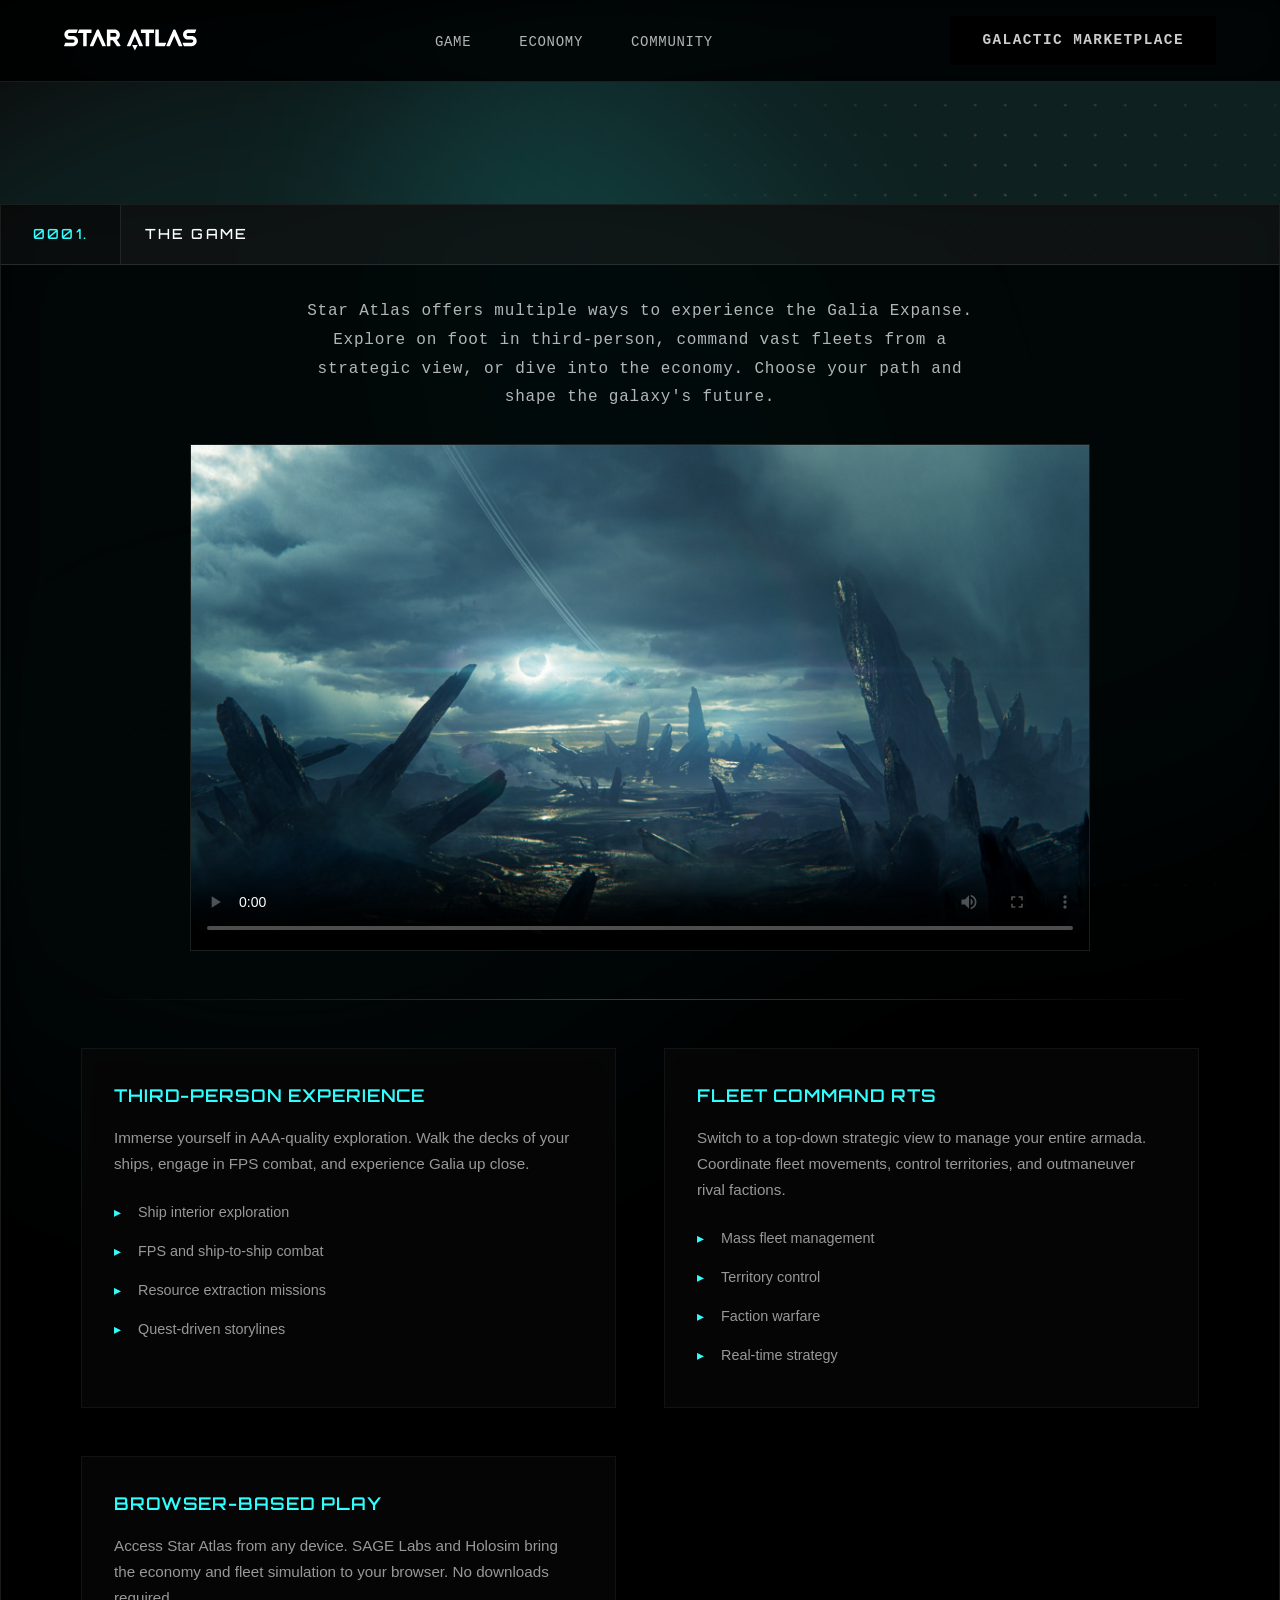
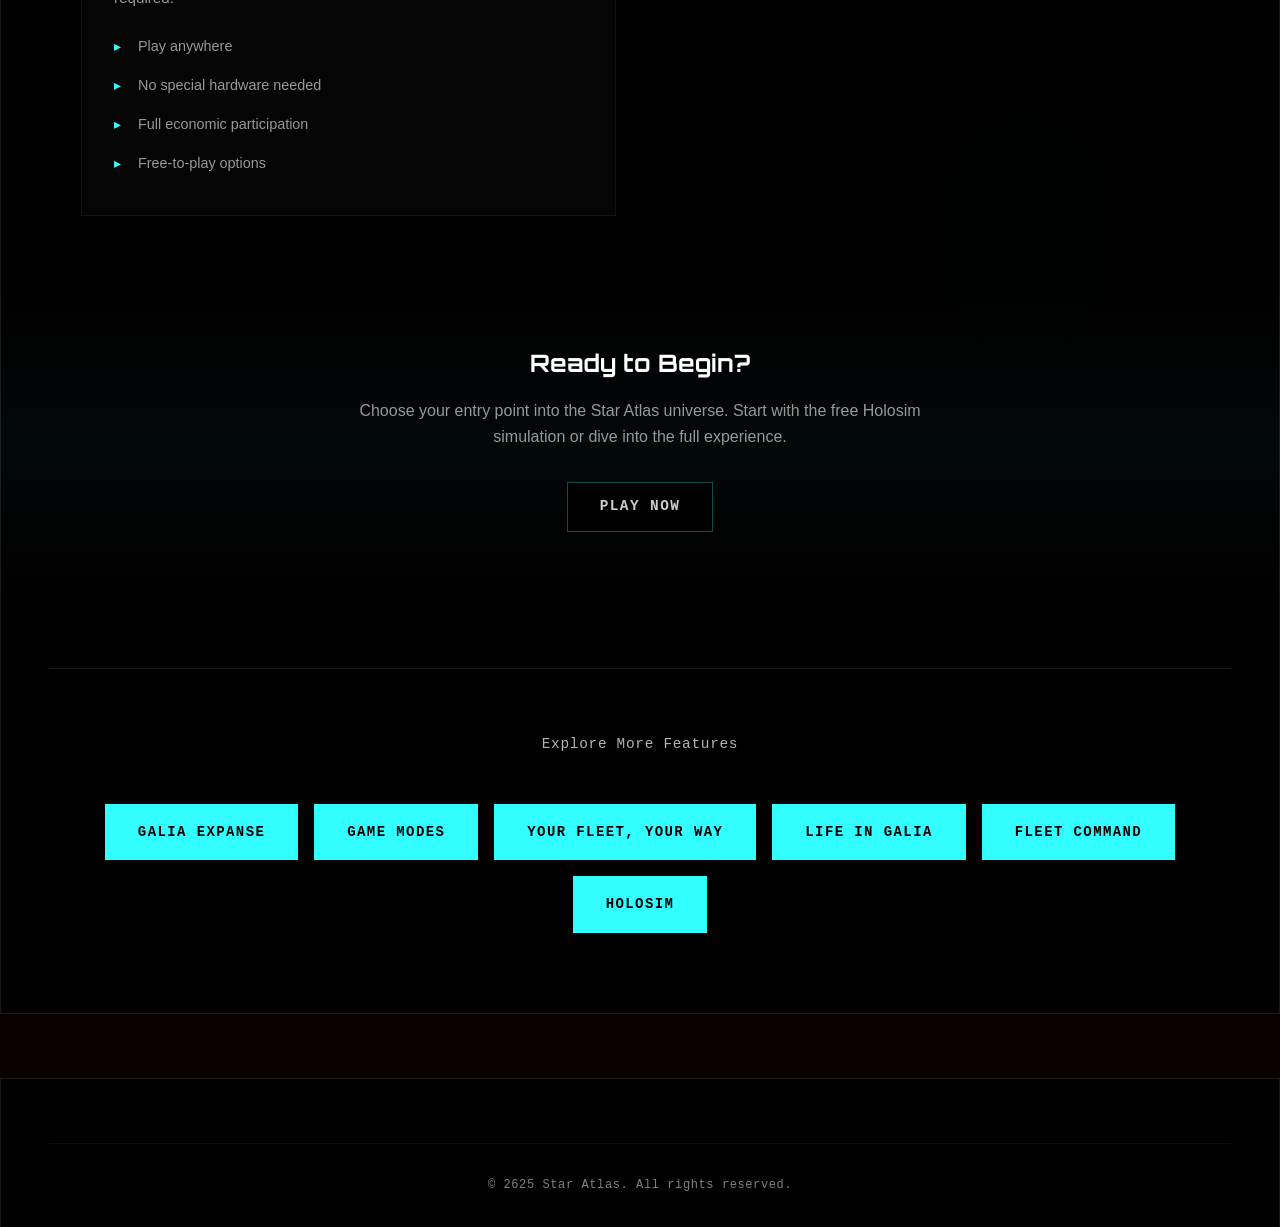
==== game/index.html @ b236e2ff "feat: enhance landing page with SEO optimizations and accessibility improvements - Updated title and" ====
<!DOCTYPE html>
<html lang="en">
<head>
  <meta charset="UTF-8">
  <meta name="viewport" content="width=device-width, initial-scale=1.0">
  <title>Game Overview | Star Atlas</title>
  <meta name="description" content="Explore Star Atlas AAA space exploration MMO across immersive third-person adventure, strategic fleet command, and browser-based gameplay modes." />
  <meta name="keywords" content="Star Atlas, AAA MMO, space exploration, space game, MMO, blockchain game, play to earn, Solana, Galia, fleet command, sci-fi MMO" />
  <meta name="robots" content="index,follow" />
  <meta name="theme-color" content="#000000" />
  <meta name="author" content="ATMTA, Inc." />
  <link rel="canonical" href="https://staratlas.com/game/" />

  <meta property="og:type" content="website" />
  <meta property="og:site_name" content="Star Atlas" />
  <meta property="og:title" content="Game Overview | Star Atlas" />
  <meta property="og:description" content="Explore Star Atlas AAA space exploration MMO across immersive third-person adventure, strategic fleet command, and browser-based gameplay modes." />
  <meta property="og:url" content="https://staratlas.com/game/" />
  <meta property="og:image" content="https://staratlas.com/Icon.png" />
  <meta property="og:locale" content="en_US" />

  <meta name="twitter:card" content="summary_large_image" />
  <meta name="twitter:site" content="@staratlas" />
  <meta name="twitter:title" content="Game Overview | Star Atlas" />
  <meta name="twitter:description" content="Explore Star Atlas AAA space exploration MMO across immersive third-person adventure, strategic fleet command, and browser-based gameplay modes." />
  <meta name="twitter:image" content="https://staratlas.com/Icon.png" />

  <link rel="icon" type="image/png" href="../Icon.png">
  <link rel="apple-touch-icon" href="../Icon.png">
  <link rel="preconnect" href="https://fonts.googleapis.com">
  <link rel="preconnect" href="https://fonts.gstatic.com" crossorigin>
  <link href="https://fonts.googleapis.com/css2?family=Space+Mono:wght@400;700&family=Orbitron:wght@400;500;600;700&display=swap" rel="stylesheet">
  <link rel="stylesheet" href="../styles.css">

  <script type="application/ld+json">{"@context":"https://schema.org","@type":"WebPage","name":"Game Overview | Star Atlas","url":"https://staratlas.com/game/","description":"Explore Star Atlas AAA space exploration MMO across immersive third-person adventure, strategic fleet command, and browser-based gameplay modes.","isPartOf":{"@type":"WebSite","name":"Star Atlas","url":"https://staratlas.com"}}</script>
</head>
<body>
  <div class="loading-bar" id="loadingBar"></div>
  <div class="grid-container">
    <div class="grid-layer dots"></div>
    <div class="grid-layer grid"></div>
    <div class="grid-layer accent"></div>
  </div>
  <div class="mouse-spotlight"></div>
  <div class="glow-container">
    <div class="glow"></div>
    <div class="glow"></div>
    <div class="glow"></div>
  </div>

  <nav>
    <div class="nav-main">
      <div class="nav-container">
        <div class="logo">
          <a href="../index.html" aria-label="Star Atlas Home">
            <img src="../Logo.svg" alt="Star Atlas">
          </a>
        </div>
        <ul class="nav-links">
          <li><a href="../game/">Game</a></li>
          <li><a href="../index.html#economy">Economy</a></li>
          <li><a href="../index.html#community">Community</a></li>
        </ul>
        <div class="nav-cta">
          <a href="https://play.staratlas.com/market/" target="_blank" class="download-btn" rel="noopener noreferrer"><span>Galactic Marketplace</span></a>
        </div>
      </div>
    </div>
  </nav>

  <main class="feature-page">
    <section class="game-section">
      <div class="section-header" style="opacity:1;">
        <div style="display:flex; align-items:stretch;">
          <span class="section-number">0001.</span>
          <h1 class="section-title">The Game</h1>
        </div>
      </div>
      
      <p class="page-intro section-subtitle">Star Atlas offers multiple ways to experience the Galia Expanse. Explore on foot in third-person, command vast fleets from a strategic view, or dive into the economy. Choose your path and shape the galaxy&#039;s future.</p>
      
      
    <div class="video-container">
      <video controls playsinline preload="metadata" poster="../src/GAME section/3rd Person Experience/Thumbnails in carousel/Slide_1_ImageThumbnail.png">
        <source src="../src/herosection_loop_7-21-hb3.mp4" type="video/mp4">
        Your browser does not support the video tag.
      </video>
    </div>
  
      
      <div class="page-content">
        
        
        
        
        <div class="section-divider"></div>
        
        
    <div class="feature-grid">
      
        <div class="feature-card">
          <h3>Third-Person Experience</h3>
          <p>Immerse yourself in AAA-quality exploration. Walk the decks of your ships, engage in FPS combat, and experience Galia up close.</p>
          
            <ul>
              <li>Ship interior exploration</li><li>FPS and ship-to-ship combat</li><li>Resource extraction missions</li><li>Quest-driven storylines</li>
            </ul>
          
        </div>
      
        <div class="feature-card">
          <h3>Fleet Command RTS</h3>
          <p>Switch to a top-down strategic view to manage your entire armada. Coordinate fleet movements, control territories, and outmaneuver rival factions.</p>
          
            <ul>
              <li>Mass fleet management</li><li>Territory control</li><li>Faction warfare</li><li>Real-time strategy</li>
            </ul>
          
        </div>
      
        <div class="feature-card">
          <h3>Browser-Based Play</h3>
          <p>Access Star Atlas from any device. SAGE Labs and Holosim bring the economy and fleet simulation to your browser. No downloads required.</p>
          
            <ul>
              <li>Play anywhere</li><li>No special hardware needed</li><li>Full economic participation</li><li>Free-to-play options</li>
            </ul>
          
        </div>
      
    </div>
  
        
        
        
        
    <div class="cta-block">
      <h3>Ready to Begin?</h3>
      <p>Choose your entry point into the Star Atlas universe. Start with the free Holosim simulation or dive into the full experience.</p>
      <a href="https://play.staratlas.com" target="_blank" rel="noopener noreferrer" class="download-btn"><span>Play Now</span></a>
    </div>
  
      </div>
      
      
    <div class="related-section">
      <p class="section-subtitle" style="margin-top: 2rem;">Explore More Features</p>
      <div class="related-links">
        <a class="secondary-btn" href="../game/galia/">Galia Expanse</a><a class="secondary-btn" href="../game/game-modes/">Game Modes</a><a class="secondary-btn" href="../game/your-fleet-your-way/">Your Fleet, Your Way</a><a class="secondary-btn" href="../game/life-in-galia/">Life in Galia</a><a class="secondary-btn" href="../game/fleet-command/">Fleet Command</a><a class="secondary-btn" href="../game/holosim/">Holosim</a>
      </div>
    </div>
  
    </section>
  </main>

  <footer>
    <div class="footer-content">
      <div class="footer-bottom">
        <p class="footer-text">© 2625 Star Atlas. All rights reserved.</p>
      </div>
    </div>
  </footer>

  <script src="../src/main.js" defer></script>
</body>
</html>
---- styles.css ----
/* SAGE Editor Suite Inspired Styles for Star Atlas */

/* Font Imports */
@import url('https://api.fontshare.com/v2/css?f[]=tabular@300,400,500,600,700,800&display=swap');
@import url('https://fonts.googleapis.com/css2?family=Orbitron:wght@400;500;600;700&display=swap');

/* Variables */
:root {
    --primary-color: #FF4500;
    --secondary-color: #FF6B35;
    --accent-color: #FFA500;
    --dark-bg: #0A0000;
    --darker-bg: #000000;
    --text-primary: #ffffff;
    --text-secondary: #989898;
    --card-bg: rgba(255, 255, 255, 0.02);
    --card-border: rgba(255, 69, 0, 0.1);
    --accent-gradient: linear-gradient(135deg, #32feff 0%, #5affff 100%);
    --grid-color: rgba(255, 69, 0, 0.02);
    --dot-color: rgba(255, 69, 0, 0.08);
}

/* Reset */
* {
    margin: 0;
    padding: 0;
    box-sizing: border-box;
}

/* Accessibility / SEO helpers */
.sr-only {
    position: absolute !important;
    width: 1px !important;
    height: 1px !important;
    padding: 0 !important;
    margin: -1px !important;
    overflow: hidden !important;
    clip: rect(0, 0, 0, 0) !important;
    white-space: nowrap !important;
    border: 0 !important;
}

/* Internal-link styling that preserves the existing visual design */
.slide-title-link {
    color: inherit;
    text-decoration: none;
}
.slide-title-link:hover,
.slide-title-link:focus {
    color: inherit;
    text-decoration: none;
}

/* Text Selection */
::selection {
    background-color: #32feff !important;
    color: #000 !important;
}

::-moz-selection {
    background-color: #32feff !important;
    color: #000 !important;
}

/* Ensure selection works everywhere */
*::selection {
    background-color: #32feff !important;
    color: #000 !important;
}

*::-moz-selection {
    background-color: #32feff !important;
    color: #000 !important;
}

/* Smooth Scrolling */
html {
    scroll-behavior: smooth;
}

/* Base */
body {
    font-family: 'Tabular', 'Inter', -apple-system, BlinkMacSystemFont, 'Segoe UI', Roboto, sans-serif;
    font-weight: 800;
    background-color: var(--dark-bg);
    /*background-image: 
        radial-gradient(ellipse 800px 600px at 20% 30%, rgba(50, 254, 255, 0.08) 0%, transparent 40%),
        radial-gradient(ellipse 600px 800px at 80% 70%, rgba(50, 254, 255, 0.06) 0%, transparent 40%),
        radial-gradient(ellipse 1000px 800px at 50% 100%, rgba(50, 254, 255, 0.04) 0%, transparent 50%);*/
    color: var(--text-primary);
    overflow-x: hidden;
    line-height: 1.6;
    position: relative;
    min-height: 100vh;
    z-index: 0;
}

/* Custom Cursor */
body::after {
    content: '';
    position: fixed;
    width: 20px;
    height: 20px;
    border: 2px solid var(--primary-color);
    border-radius: 50%;
    pointer-events: none;
    z-index: 10000;
    transition: transform 0.1s ease;
    mix-blend-mode: difference;
}

/* Selection */
::selection {
    background: var(--primary-color);
    color: var(--dark-bg);
}

/* Scrollbar */
::-webkit-scrollbar {
    width: 8px;
}

::-webkit-scrollbar-track {
    background: var(--dark-bg);
    border-radius: 0;
}

::-webkit-scrollbar-thumb {
    background: #32feff;
    border-radius: 0;
}

::-webkit-scrollbar-thumb:hover {
    background: #5affff;
}

/* Grid Background */
.grid-container {
    position: fixed;
    top: 0;
    left: 0;
    width: 100%;
    height: 100%;
    pointer-events: none;
    z-index: -1;
}

/* Mouse follow spotlight effect for dot grid */
.mouse-spotlight {
    position: fixed;
    width: 300px;
    height: 300px;
    border-radius: 50%;
    pointer-events: none;
    z-index: 0;
    backdrop-filter: brightness(12) contrast(3) saturate(2);
    -webkit-backdrop-filter: brightness(12) contrast(3) saturate(2);
    transform: translate(-50%, -50%);
    opacity: 0;
    transition: opacity 0.3s ease;
    mask-image: radial-gradient(circle,
        black 0%,
        rgba(0, 0, 0, 0.95) 15%,
        rgba(0, 0, 0, 0.7) 25%,
        rgba(0, 0, 0, 0.3) 35%,
        transparent 50%
    );
    -webkit-mask-image: radial-gradient(circle,
        black 0%,
        rgba(0, 0, 0, 0.95) 15%,
        rgba(0, 0, 0, 0.7) 25%,
        rgba(0, 0, 0, 0.3) 35%,
        transparent 50%
    );
}

.grid-layer {
    position: absolute;
    top: 0;
    left: 0;
    width: 100%;
    height: 100%;
}

.grid-layer.dots {
    background-image: 
        radial-gradient(circle, rgba(255, 0, 0, 0.4) 0.8px, transparent 1px),
        radial-gradient(circle, rgba(0, 255, 255, 0.4) 0.8px, transparent 1px);
    background-size: 30px 30px;
    background-position: -0.5px -0.3px, 0.5px 0.3px;
    opacity: 0.8;
    animation: drift 80s linear infinite;
    mask-image: 
        radial-gradient(ellipse 60% 60% at 20% 80%, rgba(0,0,0,1) 0%, transparent 50%),
        radial-gradient(ellipse 60% 60% at 80% 20%, rgba(0,0,0,1) 0%, transparent 50%),
        linear-gradient(to bottom, transparent 0%, transparent 90vh, rgba(0,0,0,0.5) 95vh, rgba(0,0,0,1) 100vh);
    -webkit-mask-image: 
        radial-gradient(ellipse 60% 60% at 20% 80%, rgba(0,0,0,1) 0%, transparent 50%),
        radial-gradient(ellipse 60% 60% at 80% 20%, rgba(0,0,0,1) 0%, transparent 50%),
        linear-gradient(to bottom, transparent 0%, transparent 90vh, rgba(0,0,0,0.5) 95vh, rgba(0,0,0,1) 100vh);
    mask-composite: add;
    -webkit-mask-composite: source-over;
}

.grid-layer.grid {
    background-image: 
        linear-gradient(rgba(50, 254, 255, 0.05) 1px, transparent 1px),
        linear-gradient(90deg, rgba(50, 254, 255, 0.05) 1px, transparent 1px);
    background-size: 50px 50px;
    opacity: 0;
    mask-image: linear-gradient(to bottom, transparent 0%, transparent 95vh, rgba(0,0,0,1) 100vh);
    -webkit-mask-image: linear-gradient(to bottom, transparent 0%, transparent 95vh, rgba(0,0,0,1) 100vh);
}

.grid-layer.accent {
    background: radial-gradient(ellipse at 50% 0%, rgba(50, 254, 255, 0.1) 0%, transparent 40%);
    opacity: 0;
    mask-image: linear-gradient(to bottom, transparent 0%, transparent 95vh, rgba(0,0,0,1) 100vh);
    -webkit-mask-image: linear-gradient(to bottom, transparent 0%, transparent 95vh, rgba(0,0,0,1) 100vh);
}

@keyframes drift {
    0% { transform: translate(0, 0); }
    100% { transform: translate(-30px, -30px); }
}

/* Glow Effects - More Strategic */
.glow-container {
    position: fixed;
    top: 0;
    left: 0;
    width: 100%;
    height: 100%;
    pointer-events: none;
    z-index: 2;
}

.glow {
    position: absolute;
    width: 1200px;
    height: 1200px;
    border-radius: 50%;
    filter: blur(100px);
    opacity: 0.126;
}

.glow:nth-child(1) {
    background: #32feff;
    top: -300px;
    right: -300px;
    animation: glow-float 30s ease-in-out infinite;
}

.glow:nth-child(2) {
    background: #32feff;
    bottom: -300px;
    left: -300px;
    animation: glow-float 35s ease-in-out infinite reverse;
}

@keyframes glow-float {
    0%, 100% { transform: translate(0, 0) scale(1); }
    50% { transform: translate(-50px, 50px) scale(1.1); }
}

/* Fixed bottom chromatic dot grid */
.bottom-chromatic-grid {
    position: fixed;
    top: 0;
    left: 0;
    width: 100%;
    height: 100%;
    pointer-events: none;
    z-index: 0;
    background-image: 
        radial-gradient(circle, rgba(255, 0, 0, 0.18) 0.8px, transparent 1px),
        radial-gradient(circle, rgba(0, 255, 255, 0.18) 0.8px, transparent 1px);
    background-size: 25px 25px;
    background-position: -0.5px -0.3px, 0.5px 0.3px;
    opacity: 0.5;
    mask-image: 
        radial-gradient(ellipse 70% 70% at 15% 85%, rgba(0,0,0,0.6) 0%, transparent 40%),
        radial-gradient(ellipse 70% 70% at 85% 15%, rgba(0,0,0,0.6) 0%, transparent 40%),
        linear-gradient(to bottom, transparent 0%, transparent 95vh, rgba(0,0,0,0.3) 98vh, rgba(0,0,0,0.5) 100vh);
    -webkit-mask-image: 
        radial-gradient(ellipse 70% 70% at 15% 85%, rgba(0,0,0,0.6) 0%, transparent 40%),
        radial-gradient(ellipse 70% 70% at 85% 15%, rgba(0,0,0,0.6) 0%, transparent 40%),
        linear-gradient(to bottom, transparent 0%, transparent 95vh, rgba(0,0,0,0.3) 98vh, rgba(0,0,0,0.5) 100vh);
    mask-composite: add;
    -webkit-mask-composite: source-over;
}

/* Loading Bar */
.loading-bar {
    position: fixed;
    top: 0;
    left: 0;
    width: 100%;
    height: 2px;
    background: linear-gradient(90deg, transparent, #32feff, #5affff, transparent);
    transform: scaleX(0);
    transform-origin: left;
    z-index: 10000;
    transition: transform 0.3s ease;
}

.loading-bar.active {
    animation: loading 2.5s ease-in-out;
}

@keyframes loading {
    0% { 
        transform: scaleX(0);
        transform-origin: left;
    }
    50% { 
        transform: scaleX(1);
        transform-origin: left;
    }
    51% {
        transform-origin: right;
    }
    100% { 
        transform: scaleX(0);
        transform-origin: right;
    }
}

/* Navigation */
nav {
    position: fixed;
    top: 0;
    width: 100%;
    background: rgba(0, 0, 0, 0.9);
    backdrop-filter: blur(20px);
    z-index: 1000;
    transition: all 0.3s ease;
    border-bottom: 1px solid rgba(255, 255, 255, 0.1);
}

nav.scrolled {
    background: rgba(0, 0, 0, 0.95);
    backdrop-filter: blur(25px);
    box-shadow: 0 4px 30px rgba(0, 0, 0, 0.8);
}

.nav-top {
    padding: 0.5rem 5%;
    border-bottom: 1px solid var(--card-border);
    font-size: 0.75rem;
    color: var(--text-secondary);
    display: flex;
    justify-content: flex-end;
    gap: 2rem;
    font-family: 'Tabular', sans-serif;
    letter-spacing: 0.1em;
}

.nav-top a {
    color: var(--text-secondary);
    text-decoration: none;
    transition: all 0.3s;
    position: relative;
}

.nav-top a::before {
    content: '>';
    position: absolute;
    left: -12px;
    opacity: 0;
    color: #32feff;
    transition: all 0.3s;
}

.nav-top a:hover {
    color: #32feff;
    transform: translateX(3px);
}

.nav-top a:hover::before {
    opacity: 1;
    left: -10px;
}

.nav-main {
    padding: 1rem 5%;
}

.nav-container {
    display: flex;
    justify-content: space-between;
    align-items: center;
    max-width: 1400px;
    margin: 0 auto;
}

.logo {
    height: 40px;
    transition: transform 0.3s;
}

.logo:hover {
    transform: scale(1.05);
}

.logo img {
    height: 100%;
    width: auto;
    filter: brightness(0) invert(1);
    transition: filter 0.3s;
}

.logo:hover img {
    filter: brightness(0) invert(1) drop-shadow(0 0 20px rgba(255, 69, 0, 0.5));
}

.nav-links {
    display: flex;
    gap: 3rem;
    align-items: center;
    list-style: none;
}

.nav-links a {
    color: rgba(255, 255, 255, 0.7);
    text-decoration: none;
    transition: all 0.3s;
    font-weight: 400;
    font-size: 0.875rem;
    text-transform: uppercase;
    letter-spacing: 0.05em;
    position: relative;
    font-family: 'Tabular', monospace;
}

.nav-links a::after {
    content: '';
    position: absolute;
    bottom: -5px;
    left: 0;
    width: 0;
    height: 1px;
    background: #32feff;
    transition: width 0.3s;
}

.nav-links a:hover {
    color: #32feff;
}

.nav-links a:hover::after {
    width: 100%;
}

.nav-cta {
    display: flex;
    align-items: center;
    gap: 1rem;
}

.platform-icons {
    display: flex;
    gap: 0.8rem;
    padding-right: 1rem;
    border-right: 1px solid var(--card-border);
}

.platform-icon {
    width: 20px;
    height: 20px;
    opacity: 0.6;
    transition: all 0.3s;
    cursor: pointer;
}

.platform-icon:hover {
    opacity: 1;
    transform: translateY(-2px) scale(1.1);
    filter: drop-shadow(0 2px 5px rgba(50, 254, 255, 0.5));
}

.download-btn {
    background: #000;
    color: rgba(255, 255, 255, 0.8);
    padding: 0.8rem 2rem;
    border: none;
    border-radius: 0;
    font-weight: 600;
    text-decoration: none;
    transition: all 0.3s;
    text-transform: uppercase;
    font-size: 0.875rem;
    letter-spacing: 0.1em;
    cursor: pointer;
    position: relative;
    overflow: hidden;
    font-family: 'Tabular', monospace;
    z-index: 1;
}

.download-btn span {
    position: relative;
    z-index: 2;
}

.download-btn::before {
    content: '';
    position: absolute;
    top: 0;
    left: -100%;
    width: 100%;
    height: 100%;
    background: #32feff;
    transition: left 0.3s;
    z-index: 0;
}

.download-btn::after {
    content: '→';
    position: absolute;
    right: 20px;
    opacity: 0;
    transition: all 0.3s;
    color: inherit;
    z-index: 2;
}

.download-btn:hover {
    color: #000;
    text-shadow: 0 0 8px rgba(0, 0, 0, 0.3);
    box-shadow: 0 4px 15px rgba(50, 254, 255, 0.3);
}

.download-btn:hover::before {
    left: 0;
}

.download-btn:hover::after {
    opacity: 1;
    right: 15px;
}

/* Hero Section */
.hero {
    height: 100vh;
    display: flex;
    align-items: flex-end;
    justify-content: flex-start;
    position: relative;
    overflow: hidden;
    margin-top: 0;
    background: radial-gradient(ellipse at center, rgba(50, 254, 255, 0.05) 0%, transparent 50%);
    transition: margin-top 0.5s ease;
    z-index: 1;
}

/* When nav is visible, add margin */
body.content-unlocked .hero {
    margin-top: 80px;
}

.video-background {
    position: absolute;
    top: 0;
    left: 0;
    width: 100%;
    height: 100%;
    object-fit: cover;
    z-index: -2;
}

.video-overlay {
    position: absolute;
    top: 0;
    left: 0;
    width: 100%;
    height: 100%;
    background: 
        radial-gradient(ellipse at center, transparent 0%, rgba(10, 0, 0, 0) 100%),
        linear-gradient(to bottom, 
            rgba(10, 0, 0, 0.1) 0%, 
            rgba(10, 0, 0, 0.3) 70%, 
            rgba(10, 0, 0, 1) 100%);
    z-index: -1;
}

.hero-content {
    text-align: left;
    z-index: 10;
    max-width: 600px;
    padding: 0 4rem 12rem 4rem;
    position: relative;
}

.hero-logo {
    width: 300px;
    max-width: 85vw;
    opacity: 0;
    animation: chromaticLogo 1.8s ease forwards;
    /*filter: brightness(0) invert(1);*/
    position: relative;
    transition: filter 0.3s ease;
    cursor: pointer;
}

/* Chromatic aberration on logo hover */
.hero-logo:hover {
    filter: 
        drop-shadow(-1.9px -0.6px 0 rgba(255, 0, 0, 0.25))
        drop-shadow(1.9px 0.6px 0 rgba(0, 255, 255, 0.25)) !important;
}

/* Update tagline for proper line breaks */
.hero-tagline {
    font-size: 1.1rem;
    color: var(--text-primary);
    margin-bottom: 0.5rem;
    font-weight: 800;
    letter-spacing: 0.3em;
    text-transform: uppercase;
    opacity: 0;
    animation: chromaticEntry 1.5s ease 0.5s forwards;
    font-family: 'Tabular', sans-serif;
    line-height: 1.5;
    text-align: center;
    position: relative;
    transition: text-shadow 0.3s ease;
}

.hero-tagline span {
    display: block !important;
    margin: 0 auto;
    width: 100%;
}

/* Chromatic aberration effect on hover */
.hero-tagline:hover {
    text-shadow: 
        -1.9px -0.6px 0 rgba(255, 0, 0, 0.25),
        1.9px 0.6px 0 rgba(0, 255, 255, 0.25) !important;
}

/* Terminal Box Styles */
.terminal-box {
    background: rgba(0, 0, 0, 0.9);
    border: 1px solid rgba(255, 255, 255, 0.1);
    overflow: hidden;
    max-width: 1000px;
    width: 100%;
    margin: 0 auto;
    backdrop-filter: blur(20px);
    position: relative;
    z-index: 3;
    transition: all 0.5s cubic-bezier(0.25, 0.46, 0.45, 0.94);
}

/* Sticky Terminal Box */
.terminal-box.sticky {
    position: fixed;
    bottom: 2rem;
    left: 2rem;
    max-width: 400px;
    width: calc(100% - 4rem);
    z-index: 1000;
    animation: slideInLeft 0.5s ease;
}

@keyframes slideInLeft {
    from {
        transform: translateX(-100%);
        opacity: 0;
    }
    to {
        transform: translateX(0);
        opacity: 1;
    }
}

/* Hide elements when sticky */
.terminal-box.sticky .terminal-header,
.terminal-box.sticky .terminal-footer,
.terminal-box.sticky .terminal-description,
.terminal-box.sticky .bottom-corners,
.terminal-box.sticky::before,
.terminal-box.sticky::after {
    display: none;
}

/* Slimmer terminal body when sticky */
.terminal-box.sticky .terminal-body {
    padding: 1.5rem;
}

/* Adjust form layout when sticky */
.terminal-box.sticky .early-access-form {
    gap: 0.75rem;
}

.terminal-box.sticky .hero-submit-btn {
    padding: 0.8rem 1.5rem;
    font-size: 0.75rem;
}

/* Mobile responsive sticky terminal */
@media (max-width: 768px) {
    .terminal-box.sticky {
        left: 1rem;
        bottom: 1rem;
        width: calc(100% - 2rem);
        max-width: none;
    }
    
    .terminal-box.sticky .terminal-body {
        padding: 1rem;
    }
    
    .terminal-box.sticky .early-access-form {
        flex-direction: column;
    }
    
    .terminal-box.sticky .hero-submit-btn {
        width: 100%;
    }
}





.bottom-corners {
    position: absolute;
    bottom: 0;
    left: 0;
    right: 0;
    height: 1px;
    pointer-events: none;
}

.bottom-corners::before,
.bottom-corners::after {
    content: '';
    position: absolute;
    width: 20px;
    height: 20px;
    border: 1px solid rgba(255, 255, 255, 0.3);
}

.bottom-corners::before {
    bottom: -1px;
    left: -1px;
    border-right: none;
    border-top: none;
}

.bottom-corners::after {
    bottom: -1px;
    right: -1px;
    border-left: none;
    border-top: none;
}

.terminal-header {
    background: rgba(255, 255, 255, 0.05);
    border-bottom: 1px solid rgba(255, 255, 255, 0.1);
    padding: 0;
    display: flex;
    justify-content: flex-start;
    align-items: stretch;
    height: 60px;
}

.terminal-icon-box {
    width: 60px;
    height: 60px;
    background: rgba(0, 0, 0, 0.3);
    border-right: 1px solid rgba(255, 255, 255, 0.1);
    display: flex;
    align-items: center;
    justify-content: center;
    flex-shrink: 0;
}

.terminal-icon {
    width: 24px;
    height: 24px;
    opacity: 0.9;
}

.terminal-title {
    color: rgb(255, 255, 255);
    font-size: 0.875rem;
    font-family: 'Orbitron', monospace;
    letter-spacing: 0.15em;
    font-weight: 500;
    padding: 0 1.5rem;
    display: flex;
    align-items: center;
    flex: 1;
    text-transform: uppercase;
}

.terminal-close {
    background: transparent;
    border: none;
    color: rgba(255, 255, 255, 0.3);
    cursor: pointer;
    padding: 0;
    width: 60px;
    height: 60px;
    display: flex;
    align-items: center;
    justify-content: center;
    transition: all 0.3s ease;
    position: relative;
}

.terminal-close:hover {
    color: rgba(255, 255, 255, 0.6);
    background: rgba(255, 255, 255, 0.05);
}

.terminal-close svg {
    width: 14px;
    height: 14px;
}

.terminal-body {
    padding: 2rem 2.5rem 2.5rem;
    width: 100%;
    box-sizing: border-box;
}

/* Terminal Footer with Log Line */
.terminal-footer {
    background: rgba(0, 0, 0, 0.3);
    border-top: 1px solid rgba(255, 255, 255, 0.1);
    padding: 1rem;
    display: flex;
    justify-content: center;
    align-items: center;
}

/* Star Atlas Log Line - copied from SAGE Editor Suite */
.star-atlas-log {
    font-family: 'Orbitron', monospace;
    font-size: 11px;
    font-weight: 400;
    letter-spacing: 0.2em;
    color: rgba(255, 255, 255, 0.6);
    position: relative;
    overflow: hidden;
    text-transform: uppercase;
    transition: color 0.3s ease;
}

.star-atlas-log::before {
    content: 'STAR.ATLAS LOG ';
    color: #32feff;
    font-weight: 700;
}

.star-atlas-log::after {
    content: '';
    position: absolute;
    bottom: -1px;
    left: 0;
    right: 0;
    height: 1px;
    background: #32feff;
    opacity: 0.2;
    animation: scanline 3s ease-in-out infinite;
}

@keyframes scanline {
    0%, 100% { opacity: 0.2; transform: scaleX(1); }
    50% { opacity: 0.5; transform: scaleX(0.98); }
}

.star-atlas-log:hover {
    color: rgba(255, 255, 255, 1);
}

.star-atlas-log:hover::after {
    opacity: 0.5;
    animation-duration: 0.5s;
}

/* Separate styling for date and time */
.star-atlas-log .log-date {
    margin-right: 0.5em;
}

.star-atlas-log .log-time {
    color: rgba(255, 255, 255, 1);
    font-weight: 400;
}

.terminal-description {
    color: rgba(255, 255, 255, 0.7);
    font-size: 0.9rem;
    margin-bottom: 1.5rem;
    font-family: 'Tabular', monospace;
    text-align: center;
    letter-spacing: 0.05em;
    font-weight: 300;
}

/* Update form styles to match terminal aesthetic */
.early-access-form {
    display: flex;
    gap: 1rem;
    width: 100%;
    align-items: stretch;
    justify-content: space-between;
}

/* Email input wrapper for overlay effect */
.email-input-wrapper {
    position: relative;
    flex: 1 1 0;
    min-width: 0;
}

.hero-email-input {
    width: 100%;
    padding: 1rem 1.5rem;
    background: rgba(0, 0, 0, 0.5);
    border: 1px solid rgba(255, 255, 255, 0.2);
    border-radius: 0;
    color: transparent;
    font-size: 0.875rem;
    font-family: 'Tabular', monospace;
    font-weight: 400;
    transition: all 0.3s ease;
    letter-spacing: 0.05em;
    position: relative;
    box-sizing: border-box;
    caret-color: white;
}

/* Email display overlay */
.email-display {
    position: absolute;
    top: 50%;
    left: 1.5rem;
    transform: translateY(-50%);
    pointer-events: none;
    font-size: 0.875rem;
    font-family: 'Tabular', monospace;
    font-weight: 400;
    letter-spacing: 0.05em;
    color: var(--text-primary);
    white-space: nowrap;
}

.email-display .email-local {
    color: var(--text-primary);
}

.email-display .email-domain {
    color: #32feff;
}

.hero-email-input::placeholder {
    color: rgba(255, 255, 255, 0.3);
}

/* Show placeholder when empty */
.hero-email-input:placeholder-shown {
    color: rgba(255, 255, 255, 0.3);
}

/* Email display starts hidden */
.email-display {
    opacity: 0;
    transition: opacity 0.2s ease;
}

.hero-email-input:focus {
    outline: none;
    border-color: rgba(255, 255, 255, 1);
    background: rgba(0, 0, 0, 0.7);
    box-shadow: 0 0 10px rgba(255, 255, 255, 0.2);
}

.hero-submit-btn {
    background: #32feff;
    color: #000;
    padding: 1rem 2rem;
    border: 1px solid #32feff;
    border-radius: 0;
    font-weight: 600;
    font-size: 0.875rem;
    cursor: pointer;
    transition: all 0.3s;
    text-transform: uppercase;
    letter-spacing: 0.1em;
    white-space: nowrap;
    font-family: 'Tabular', monospace;
    position: relative;
    overflow: hidden;
    width: 100%;
    box-sizing: border-box;
    z-index: 0;
}

/* Button wrapper for corner brackets */
.button-wrapper {
    position: relative;
    flex: 1 1 0;
    min-width: 0;
    display: flex;
}

/* Full rectangle border - offset from button */
.button-wrapper::before {
    content: '';
    position: absolute;
    top: -6px;
    left: -6px;
    right: -6px;
    bottom: -6px;
    border: 2px solid #32feff;
    pointer-events: none;
    z-index: 2;
    transition: all 0.3s ease;
}

/* Sweep effect overlay */
.hero-submit-btn::before {
    content: '';
    position: absolute;
    top: 0;
    left: -100%;
    width: 100%;
    height: 100%;
    background: linear-gradient(90deg, 
        transparent, 
        rgba(255, 255, 255, 0.4), 
        transparent
    );
    transition: left 0.5s ease;
    z-index: 1;
}

/* Secondary radial effect */
.hero-submit-btn::after {
    content: '';
    position: absolute;
    top: 50%;
    left: 50%;
    width: 0;
    height: 0;
    background: radial-gradient(circle, 
        rgba(255, 255, 255, 0.3), 
        transparent 70%
    );
    transform: translate(-50%, -50%);
    transition: width 0.6s ease, height 0.6s ease;
    z-index: 1;
}

/* Ensure text stays on top */
.hero-submit-btn {
    position: relative;
}

.hero-submit-btn span {
    position: relative;
    z-index: 2;
}

.hero-submit-btn:hover:not(:disabled) {
    background: #5affff;
    border-color: #5affff;
    transform: translateY(-2px);
    text-shadow: 0 0 8px rgba(0, 0, 0, 0.3);
}

/* Trigger sweep animation on hover */
.hero-submit-btn:hover::before {
    left: 100%;
}

/* Trigger radial expansion on hover */
.hero-submit-btn:hover::after {
    width: 300%;
    height: 300%;
}

/* Animate rectangle border on hover */
.button-wrapper:hover::before {
    border-color: #fff;
    transform: translateY(-2px);
}

.hero-submit-btn:disabled {
    opacity: 0.6;
    cursor: not-allowed;
}

/* Update hero-cta to ensure proper centering */
.hero-cta {
    display: flex;
    flex-direction: column;
    align-items: center;
    gap: 1.5rem;
    width: 100%;
    position: relative;
}

/* Align hero-cta to left when content is bottom-left */
.hero-content.bottom-left .hero-cta {
    align-items: flex-start;
}

/* Extended radial dotted grid around terminal */
.hero-cta::before {
    content: '';
    position: absolute;
    bottom: -50vh;
    left: 50%;
    width: 200vw;
    height: 150vh;
    transform: translateX(-50%);
    background-image: 
        radial-gradient(circle, rgba(255, 0, 0, 0.75) .8px, transparent 1px),
        radial-gradient(circle, rgba(0, 255, 255, 0.65) .8px, transparent 1px);
        /*radial-gradient(circle, rgba(255, 255, 255, 0.5) 0.5px, transparent 0.5px)*/
    background-size: 40px 40px;
    background-position: -0.5px -0.3px, 0.5px 0.3px, center center;
    mask-image: radial-gradient(ellipse 80% 100% at center bottom, rgba(0,0,0,1) 0%, rgba(0,0,0,0.8) 25%, rgba(0,0,0,0.2) 40%, transparent 60%);
    -webkit-mask-image: radial-gradient(ellipse 80% 100% at center bottom, rgba(0,0,0,1) 0%, rgba(0,0,0,0.8) 25%, rgba(0,0,0,0.2) 40%, transparent 60%);
    pointer-events: none;
    z-index: -1;
    animation: gridPulse 20s ease-in-out infinite;
}

@keyframes gridPulse {
    0%, 100% {
        opacity: 0.8;
        transform: translateX(-50%) scale(1);
    }
    50% {
        opacity: 1;
        transform: translateX(-50%) scale(1.02);
    }
}

.play-btn {
    background: #32feff;
    color: #000;
    padding: 1.2rem 3.5rem;
    border: 1px solid #32feff;
    font-weight: 600;
    font-size: 1rem;
    cursor: pointer;
    transition: all 0.3s;
    text-transform: uppercase;
    letter-spacing: 0.1em;
    text-decoration: none;
    display: inline-block;
    position: relative;
    font-family: 'Tabular', monospace;
    box-shadow: 0 4px 15px rgba(50, 254, 255, 0.3);
    overflow: hidden;
}

.play-btn::before {
    content: '';
    position: absolute;
    top: 50%;
    left: 50%;
    width: 0;
    height: 0;
    background: rgba(255, 255, 255, 0.2);
    border-radius: 50%;
    transform: translate(-50%, -50%);
    transition: width 0.6s, height 0.6s;
}

.play-btn:hover::before {
    width: 300px;
    height: 300px;
}

.play-btn:hover {
    background: #5affff;
    border-color: #5affff;
    transform: translateY(-2px) scale(1.02);
    box-shadow: 0 8px 25px rgba(50, 254, 255, 0.4);
}

.watch-trailer-btn {
    background: transparent;
    color: var(--text-primary);
    padding: 1.2rem 2.5rem;
    border: 2px solid rgba(255, 255, 255, 0.2);
    font-weight: 800;
    font-size: 1rem;
    cursor: pointer;
    transition: all 0.3s;
    text-transform: uppercase;
    letter-spacing: 0.1em;
    text-decoration: none;
    display: inline-flex;
    align-items: center;
    gap: 0.8rem;
    font-family: 'Tabular', sans-serif;
    position: relative;
    overflow: hidden;
}

.watch-trailer-btn::before {
    content: '';
    position: absolute;
    top: 0;
    left: -100%;
    width: 100%;
    height: 100%;
    background: rgba(255, 69, 0, 0.1);
    transition: left 0.3s;
}

.watch-trailer-btn:hover {
    border-color: var(--primary-color);
    color: var(--primary-color);
    transform: translateY(-2px);
}

.watch-trailer-btn:hover::before {
    left: 0;
}

/* Section Headers */
.section-header {
    background: rgba(255, 255, 255, 0.05);
    border-bottom: 1px solid rgba(255, 255, 255, 0.1);
    padding: 0;
    display: flex;
    justify-content: space-between;
    align-items: stretch;
    height: 60px;
    margin: -80px -3rem 3rem -3rem;
    position: relative;
    opacity: 0;
    animation: fadeInLeft 0.8s ease forwards;
}

@keyframes fadeInLeft {
    from {
        opacity: 0;
        transform: translateX(-30px);
    }
    to {
        opacity: 1;
        transform: translateX(0);
    }
}

.section-number {
    color: #32feff;
    font-size: 0.875rem;
    font-family: 'Orbitron', monospace;
    letter-spacing: 0.15em;
    font-weight: 500;
    padding: 0 2rem;
    display: flex;
    align-items: center;
    justify-content: center;
    text-transform: uppercase;
    background: rgba(0, 0, 0, 0.3);
    border-right: 1px solid rgba(255, 255, 255, 0.1);
    height: 100%;
    width: 120px;
}

.section-title {
    color: rgb(255, 255, 255);
    font-size: 0.875rem;
    font-family: 'Orbitron', monospace;
    letter-spacing: 0.15em;
    font-weight: 500;
    padding: 0 1.5rem;
    display: flex;
    align-items: center;
    flex: 1;
    text-transform: uppercase;
    margin: 0;
}

.section-line {
    display: none;
}

/* Section Icon Wrapper */
.section-icon-wrapper {
    position: absolute;
    top: 50%;
    right: 22px;
    transform: translateY(-50%);
    z-index: 10;
}

/* Section Icon */
.section-icon {
    width: 16px;
    height: auto;
    opacity: 0.1;
    filter: brightness(0) invert(1);
    cursor: pointer;
    transition: all 0.3s ease;
    display: block;
}

.section-icon-wrapper:hover .section-icon {
    opacity: 1;
    filter: none;
    transform: scale(1.1);
}

/* Tooltip wrapper for proper positioning */
.section-header {
    overflow: visible !important;
}

/* Section Tooltip */
.section-tooltip {
    position: absolute;
    right: calc(100% + 12px);
    top: 50%;
    transform: translateY(-50%);
    color: rgba(255, 255, 255, 1);
    font-family: 'Orbitron', monospace;
    font-size: 9px;
    font-weight: 100;
    letter-spacing: 0.15em;
    white-space: nowrap;
    opacity: 0;
    pointer-events: none;
    transition: all 0.3s ease;
    z-index: 1000;
}

.section-icon-wrapper:hover .section-tooltip {
    opacity: 1;
}

/* News Section */
.news-section {
    padding: 120px 5%;
    max-width: 1400px;
    margin: 0 auto;
    position: relative;
    z-index: 10;
    background: rgba(0, 0, 0, 0.9);
    border: 1px solid rgba(255, 255, 255, 0.1);
    backdrop-filter: blur(20px);
}

.news-nav {
    display: flex;
    gap: 1rem;
    margin-bottom: 3rem;
}

.news-nav button {
    background: transparent;
    border: 1px solid var(--card-border);
    color: var(--text-secondary);
    padding: 0.6rem 1.8rem;
    cursor: pointer;
    transition: all 0.3s;
    font-size: 0.75rem;
    text-transform: uppercase;
    letter-spacing: 0.1em;
    font-family: 'Tabular', sans-serif;
    position: relative;
    overflow: hidden;
}

.news-nav button::before {
    content: '';
    position: absolute;
    top: 0;
    left: -100%;
    width: 100%;
    height: 100%;
    background: rgba(255, 69, 0, 0.05);
    transition: left 0.3s;
}

.news-nav button:hover::before,
.news-nav button.active::before {
    left: 0;
}

.news-nav button:hover,
.news-nav button.active {
    border-color: var(--primary-color);
    color: var(--primary-color);
    transform: translateY(-1px);
}

.news-grid {
    display: grid;
    grid-template-columns: repeat(auto-fit, minmax(350px, 1fr));
    gap: 2rem;
}

.news-card {
    background: rgba(0, 0, 0, 0.9);
    border: 1px solid rgba(255, 255, 255, 0.1);
    overflow: hidden;
    transition: all 0.4s;
    cursor: pointer;
    position: relative;
    transform-style: preserve-3d;
    backdrop-filter: blur(10px);
}

.news-card::before {
    content: '';
    position: absolute;
    top: 0;
    left: 0;
    right: 0;
    height: 2px;
    background: linear-gradient(90deg, transparent, #32feff, transparent);
    transform: scaleX(0);
    transition: transform 0.4s;
    opacity: 0.8;
}

.news-card:hover {
    transform: translateY(-8px);
    border-color: rgba(50, 254, 255, 0.3);
    box-shadow: 0 10px 30px rgba(50, 254, 255, 0.1);
}

.news-card:hover::before {
    transform: scaleX(1);
}

.news-image {
    width: 100%;
    height: 200px;
    background: 
        linear-gradient(135deg, rgba(255, 69, 0, 0.05) 0%, transparent 100%);
    position: relative;
    overflow: hidden;
}

.news-image::after {
    content: '';
    position: absolute;
    top: 0;
    left: -100%;
    width: 100%;
    height: 100%;
    background: linear-gradient(90deg, transparent, rgba(255, 255, 255, 0.05), transparent);
    transition: left 0.8s;
}

.news-card:hover .news-image::after {
    left: 100%;
}

.news-badge {
    position: absolute;
    top: 1rem;
    left: 1rem;
    background: #32feff;
    color: #000;
    padding: 0.4rem 1.2rem;
    font-size: 0.7rem;
    font-weight: 600;
    text-transform: uppercase;
    letter-spacing: 0.1em;
    font-family: 'Tabular', monospace;
}

.news-content {
    padding: 1.8rem;
}

.news-date {
    color: #32feff;
    font-size: 0.75rem;
    margin-bottom: 0.8rem;
    font-family: 'Orbitron', monospace;
    letter-spacing: 0.1em;
    text-transform: uppercase;
}

.news-headline {
    font-size: 1.1rem;
    margin-bottom: 0.8rem;
    font-weight: 600;
    transition: color 0.3s;
    font-family: 'Tabular', monospace;
}

.news-card:hover .news-headline {
    color: #32feff;
}

.news-excerpt {
    color: rgba(255, 255, 255, 0.7);
    font-size: 0.875rem;
    line-height: 1.6;
    font-family: 'Tabular', monospace;
    font-weight: 300;
}

/* Ships Section */
.ships-section {
    padding: 120px 5%;
    position: relative;
    z-index: 10;
    background: linear-gradient(to bottom, transparent, rgba(255, 69, 0, 0.01), transparent);
}

.ships-section::before {
    content: '';
    position: absolute;
    top: 0;
    left: 0;
    right: 0;
    height: 1px;
    background: linear-gradient(to right, transparent, var(--primary-color), transparent);
    opacity: 0.3;
}

.ship-showcase {
    display: grid;
    grid-template-columns: 1fr 1fr;
    gap: 4rem;
    align-items: center;
    max-width: 1200px;
    margin: 0 auto;
}

.ship-info h3 {
    font-size: 2.5rem;
    margin-bottom: 1rem;
    background: var(--accent-gradient);
    -webkit-background-clip: text;
    -webkit-text-fill-color: transparent;
    font-weight: 800;
    letter-spacing: 0.2em;
    text-transform: uppercase;
}

.ship-stats {
    display: grid;
    grid-template-columns: repeat(2, 1fr);
    gap: 1.5rem;
    margin: 2rem 0;
}

.stat-item {
    background: var(--card-bg);
    padding: 1.5rem;
    border: 1px solid var(--card-border);
    position: relative;
    overflow: hidden;
    transition: all 0.3s;
}

.stat-item::before {
    content: '';
    position: absolute;
    top: 0;
    left: 0;
    width: 3px;
    height: 100%;
    background: var(--primary-color);
    transform: scaleY(0);
    transition: transform 0.3s;
    opacity: 0.8;
}

.stat-item:hover {
    transform: translateX(3px);
    border-color: rgba(255, 69, 0, 0.2);
    background: rgba(255, 69, 0, 0.01);
}

.stat-item:hover::before {
    transform: scaleY(1);
}

.stat-label {
    color: var(--text-secondary);
    font-size: 0.75rem;
    text-transform: uppercase;
    margin-bottom: 0.8rem;
    letter-spacing: 0.15em;
    font-family: 'Tabular', sans-serif;
}

.stat-bar {
    height: 4px;
    background: rgba(255, 255, 255, 0.05);
    overflow: hidden;
    position: relative;
    border-radius: 2px;
}

.stat-fill {
    height: 100%;
    background: linear-gradient(90deg, var(--primary-color), var(--accent-color));
    transition: width 1.5s ease;
    position: relative;
    border-radius: 2px;
}

.stat-fill::after {
    content: '';
    position: absolute;
    top: 0;
    right: 0;
    width: 10px;
    height: 100%;
    background: white;
    filter: blur(3px);
    opacity: 0.5;
    animation: stat-pulse 2s infinite;
}

@keyframes stat-pulse {
    0%, 100% { opacity: 0.3; }
    50% { opacity: 0.8; }
}

.ship-visual {
    position: relative;
    height: 400px;
    display: flex;
    align-items: center;
    justify-content: center;
    font-size: 10rem;
    opacity: 0.9;
}

.ship-visual::before {
    content: '';
    position: absolute;
    width: 300px;
    height: 300px;
    background: radial-gradient(circle, rgba(50, 254, 255, 0.05) 0%, transparent 60%);
    animation: rotate 20s linear infinite;
    filter: blur(30px);
}

.ship-visual::after {
    content: '';
    position: absolute;
    width: 200px;
    height: 200px;
    border: 1px solid rgba(50, 254, 255, 0.2);
    border-radius: 50%;
    animation: rotate 25s linear infinite reverse;
}

@keyframes rotate {
    from { transform: rotate(0deg); }
    to { transform: rotate(360deg); }
}

/* Game Toggle Section */
.game-section {
    padding: 80px 3rem;
    max-width: 1540px;
    margin: 4rem auto;
    position: relative;
    z-index: 10;
    background: rgba(0, 0, 0, 0.9);
    border: 1px solid rgba(255, 255, 255, 0.1);
    backdrop-filter: blur(20px);
}



.section-subtitle {
    text-align: center;
    color: rgba(255, 255, 255, 0.7);
    margin-bottom: 3rem;
    font-size: 0.9rem;
    font-family: 'Tabular', monospace;
    letter-spacing: 0.05em;
    font-weight: 300;
}

.toggle-container {
    display: flex;
    justify-content: center;
    margin-bottom: 4rem;
    gap: 0;
    position: relative;
}

.toggle-container::before {
    content: '';
    position: absolute;
    bottom: -1px;
    left: 50%;
    transform: translateX(-50%);
    width: 100%;
    max-width: 600px;
    height: 1px;
    background: linear-gradient(90deg, transparent, rgba(50, 254, 255, 0.3), transparent);
}

.toggle-btn {
    background: rgba(0, 0, 0, 0.7);
    border: 1px solid rgba(255, 255, 255, 0.1);
    border-radius: 0;
    color: rgba(255, 255, 255, 0.6);
    font-size: 0.9rem;
    font-family: 'Orbitron', monospace;
    font-weight: 500;
    transition: all 0.3s ease;
    letter-spacing: 0.15em;
    padding: 1.2rem 3rem;
    cursor: pointer;
    text-transform: uppercase;
    position: relative;
    overflow: hidden;
    min-width: 250px;
}

.toggle-btn:first-child {
    border-right: none;
}

.toggle-btn:first-child.active {
    border-right: 1px solid #32feff;
}

.toggle-btn::before {
    content: '';
    position: absolute;
    top: 0;
    left: -100%;
    width: 100%;
    height: 100%;
    background: rgba(255, 69, 0, 0.05);
    transition: left 0.3s;
}

.toggle-btn:hover::before {
    left: 0;
}

.toggle-btn:hover:not(.active) {
    color: rgba(255, 255, 255, 0.9);
    border-color: rgba(50, 254, 255, 0.3);
    background: rgba(50, 254, 255, 0.02);
}

.toggle-btn.active {
    color: #32feff;
    border-color: #32feff;
    background: rgba(50, 254, 255, 0.08);
}

.toggle-btn.active::after {
    content: '';
    position: absolute;
    bottom: -1px;
    left: 0;
    right: 0;
    height: 3px;
    background: #32feff;
}

/* Add side glow effect */
.toggle-btn:not(:first-child)::before {
    content: '';
    position: absolute;
    left: -1px;
    top: 0;
    bottom: 0;
    width: 1px;
    background: linear-gradient(to bottom, transparent, rgba(255, 255, 255, 0.1), transparent);
}

.game-content {
    display: none;
    animation: fadeIn 0.5s;
}

.game-content.active {
    display: block;
}

@keyframes fadeIn {
    from { 
        opacity: 0;
        transform: translateY(20px);
    }
    to { 
        opacity: 1;
        transform: translateY(0);
    }
}

.feature-grid {
    display: grid;
    grid-template-columns: repeat(auto-fit, minmax(280px, 1fr));
    gap: 2rem;
    margin-top: 3rem;
}

.feature-card {
    background: rgba(0, 0, 0, 0.9);
    border: 1px solid rgba(255, 255, 255, 0.1);
    padding: 3rem 2.5rem;
    transition: all 0.4s;
    position: relative;
    overflow: hidden;
    cursor: pointer;
    backdrop-filter: blur(10px);
}

.feature-card::before {
    content: '';
    position: absolute;
    top: 0;
    left: 0;
    right: 0;
    height: 1px;
    background: linear-gradient(90deg, transparent, var(--primary-color), transparent);
    opacity: 0;
    transition: opacity 0.4s;
}

.feature-card:hover {
    transform: translateY(-8px);
    border-color: rgba(255, 69, 0, 0.2);
    background: rgba(255, 69, 0, 0.01);
}

.feature-card:hover::before {
    opacity: 1;
}

.feature-icon {
    font-size: 3rem;
    margin-bottom: 1.5rem;
    filter: brightness(0.8);
    display: inline-block;
    animation: icon-float 3s ease-in-out infinite;
    transition: all 0.3s;
}

.feature-card:hover .feature-icon {
    transform: scale(1.1);
    filter: brightness(1) drop-shadow(0 0 10px rgba(255, 69, 0, 0.5));
}

@keyframes icon-float {
    0%, 100% { transform: translateY(0); }
    50% { transform: translateY(-5px); }
}

.feature-title {
    font-size: 1rem;
    margin-bottom: 1rem;
    font-weight: 600;
    color: #32feff;
    letter-spacing: 0.1em;
    transition: color 0.3s;
    font-family: 'Orbitron', monospace;
    text-transform: uppercase;
}

.feature-card:hover .feature-title {
    color: #5affff;
}

.feature-description {
    color: rgba(255, 255, 255, 0.7);
    line-height: 1.6;
    font-size: 0.875rem;
    font-family: 'Tabular', monospace;
    font-weight: 300;
}

/* Economy Section */
.economy-section {
    padding: 80px 3rem;
    max-width: 1540px;
    margin: 4rem auto;
    position: relative;
    z-index: 10;
    background: rgba(0, 0, 0, 0.9);
    border: 1px solid rgba(255, 255, 255, 0.1);
    backdrop-filter: blur(20px);
}

.economy-section::before {
    content: '';
    position: absolute;
    top: 0;
    left: 0;
    right: 0;
    height: 1px;
    background: linear-gradient(to right, transparent, #32feff, transparent);
    opacity: 0.3;
}

.stats-grid {
    display: grid;
    grid-template-columns: repeat(auto-fit, minmax(250px, 1fr));
    gap: 2rem;
    margin: 3rem 0;
    max-width: 1000px;
    margin-left: auto;
    margin-right: auto;
}

.stat-card {
    text-align: center;
    padding: 0;
    background: rgba(84, 254, 255, 0.09);
    border: 1px solid rgba(255, 255, 255, 0.1);
    transition: all 0.4s;
    position: relative;
    overflow: hidden;
    cursor: pointer;
    backdrop-filter: blur(10px);
}

/* Pixel canvas styling */
.stat-card pixel-canvas {
    position: absolute;
    inset: 0;
    pointer-events: none;
    width: 100%;
    height: 100%;
    z-index: 1;
}

/* Content container with proper z-index */
.stat-card .stat-content {
    position: relative;
    z-index: 2;
    padding: 3rem;
}

.stat-card::before {
    content: '';
    position: absolute;
    top: 50%;
    left: 50%;
    width: 100%;
    height: 100%;
    background: radial-gradient(circle, rgba(50, 254, 255, 0.05) 0%, transparent 40%);
    transform: translate(-50%, -50%) scale(0);
    transition: transform 0.6s;
    z-index: 0;
}

.stat-card:hover {
    transform: translateY(-8px);
    border-color: rgba(50, 254, 255, 0.2);
    background: rgba(50, 254, 255, 0.04);
}

.stat-card:hover::before {
    transform: translate(-50%, -50%) scale(1.5);
}

.stat-value {
    font-size: 2.5rem;
    font-weight: 600;
    color: #32feff;
    margin-bottom: 0.5rem;
    font-family: 'Orbitron', monospace;
    letter-spacing: 0.05em;
    transition: all 0.3s;
    text-shadow: none;
}

.stat-card:hover .stat-value {
    transform: scale(1.05);
    color: #5affff;
    text-shadow: 0 4px 20px rgba(0, 0, 0, 0.9), 
                 0 2px 10px rgba(0, 0, 0, 0.8),
                 0 6px 30px rgba(0, 0, 0, 0.7),
                 0 0 30px rgba(50, 254, 255, 0.4);
}

.stat-label {
    color: rgba(255, 255, 255, 1);
    font-size: 0.875rem;
    text-transform: uppercase;
    letter-spacing: 0.1em;
    font-family: 'Tabular', monospace;
    font-weight: 400;
    transition: text-shadow 0.3s;
    text-shadow: none;
}

.stat-card:hover .stat-label {
    text-shadow: 0 2px 15px rgba(0, 0, 0, 0.9), 
                 0 4px 8px rgba(0, 0, 0, 0.8),
                 0 0 20px rgba(0, 0, 0, 0.7);
}

.economy-cta {
    text-align: center;
    margin-top: 4rem;
}

.secondary-btn {
    display: inline-block;
    background: #32feff;
    color: #000;
    padding: 1rem 2rem;
    border: 1px solid #32feff;
    border-radius: 0;
    font-weight: 600;
    font-size: 0.875rem;
    cursor: pointer;
    transition: all 0.3s;
    text-transform: uppercase;
    letter-spacing: 0.1em;
    white-space: nowrap;
    font-family: 'Tabular', monospace;
    position: relative;
    overflow: hidden;
    text-decoration: none;
    margin: 0 0.5rem;
}

.secondary-btn::before {
    content: '';
    position: absolute;
    top: 0;
    left: -100%;
    width: 100%;
    height: 100%;
    background: rgba(255, 69, 0, 0.05);
    transition: left 0.3s;
}

.secondary-btn::after {
    content: '→';
    position: absolute;
    right: 20px;
    opacity: 0;
    transition: all 0.3s;
}

.secondary-btn:hover:not(:disabled) {
    background: #5affff;
    border-color: #5affff;
    text-shadow: 0 0 8px rgba(0, 0, 0, 0.3);
}

.secondary-btn:hover::before {
    left: 0;
}

.secondary-btn:hover::after {
    opacity: 1;
    right: 15px;
}

/* Community Section */
.community-section {
    padding: 120px 0 0;
    max-width: 100%;
    margin: 4rem auto 0;
    position: relative;
    z-index: 10;
    overflow: hidden;
}

.community-section .section-header {
    max-width: 1540px;
    margin: 0 auto 4rem;
    padding: 0 3rem;
    display: none; /* Hidden but preserved for later use */
}

/* Community Description - moved above hero */
.community-description {
    font-size: 1rem;
    color: var(--text-secondary);
    max-width: 600px;
    margin: 0 auto 3rem;
    line-height: 1.8;
    letter-spacing: 0.05em;
    text-align: center;
    padding: 0 3rem;
}

/* Community Hero Section */
.community-hero {
    position: relative;
    background: url('src/community/comm-bg.jpg') center bottom no-repeat;
    background-size: cover;
    height: 550px;
    margin-top: 2rem;
    padding-top: 3rem;
}

.community-content-wrapper {
    max-width: 1540px;
    margin: 0 auto;
    padding: 0 3rem;
    position: relative;
    height: 100%;
}

/* Visual Content Container */
.community-visual-content {
    display: flex;
    justify-content: space-between;
    align-items: flex-end;
    position: absolute;
    bottom: 0;
    left: 0;
    right: 0;
    padding: 0 3rem;
    z-index: 1;
}

/* Characters Container */
.community-characters {
    display: flex;
    align-items: flex-end;
    position: relative;
    height: 350px;
    flex: 1;
}

.community-char {
    position: absolute;
    bottom: 0;
    height: auto;
    opacity: 1;
    transform: translateY(150px);
    will-change: transform;
}

.char-left {
    left: -20;
    width: 280px;
    z-index: 3;
    animation-delay: 0.2s;
}

.char-mid {
    left: 230px;
    width: 350px;
    z-index: 2;
    animation-delay: 0.4s;
}

.char-right {
    left: 520px;
    width: 325px;
    z-index: 1;
    animation-delay: 0.6s;
}

/* Character Animation */
.community-section.visible .community-char {
    transform: translateY(0);
}

@keyframes charAppear {
    from {
        transform: translateY(50px);
    }
    to {
        transform: translateY(0);
    }
}

/* Discord Card Link */
.discord-card-link {
    text-decoration: none;
    display: inline-block;
    align-self: flex-end;
    margin-right: 10rem;
    margin-bottom: 50px;
    position: relative;
    z-index: 15;
}

/* Discord Card */
.discord-card {
    background: rgba(0, 0, 0, 0.9);
    border: 1px solid rgba(255, 255, 255, 0.1);
    backdrop-filter: blur(20px);
    width: 300px;
    transition: all 0.3s ease;
    position: relative;
    overflow: hidden;
}

.discord-card:hover {
    transform: translateY(-5px);
    border-color: rgba(255, 255, 255, 0.2);
    box-shadow: 0 10px 30px rgba(0, 0, 0, 0.5);
}

@media (max-width: 768px) {
    .discord-card:hover {
        transform: translateY(-5px);
    }
}

.discord-card-content {
    padding: 0;
}

.discord-card-image {
    position: relative;
    overflow: hidden;
    height: 350px;
    display: flex;
    align-items: center;
    justify-content: center;
    background: #000;
}

/* Pixel canvas styling for discord card */
.discord-card-image pixel-canvas {
    position: absolute;
    inset: 0;
    pointer-events: none;
    width: 100%;
    height: 100%;
    z-index: 2;
}

.discord-card-image img {
    width: 100%;
    height: 100%;
    object-fit: cover;
    object-position: center bottom;
    transition: transform 0.3s ease;
    opacity: 0.7;
}

/* Card logos container */
.card-logos {
    position: absolute;
    top: 50%;
    left: 50%;
    transform: translate(-50%, -50%);
    display: flex;
    flex-direction: column;
    z-index: 3;
    align-items: center;
    gap: 1rem;
    z-index: 2;
}

.discord-card-image .card-logos .star-atlas-logo {
    width: 65px !important;
    height: 65px !important;
    object-fit: contain !important;
    filter: drop-shadow(0 0 20px rgba(0, 0, 0, 0.9));
    opacity: 1 !important;
}

.discord-logo {
    width: 70px;
    height: 70px;
    color: #ffffff;
    filter: drop-shadow(0 0 30px rgba(0, 0, 0, 0.9));
}

.discord-card:hover .discord-card-image img {
    transform: scale(1.05);
    opacity: 0.9;
}

/* Using carousel caption styles for Discord card text */
.discord-card-text {
    padding: 1.5rem;
    background: rgba(0, 0, 0, 0.5);
    border-top: 1px solid rgba(255, 255, 255, 0.1);
}

.discord-card-text .slide-title {
    margin-bottom: 0.5rem;
}

.discord-card-text .slide-description {
    margin-bottom: 0.5rem;
}

.discord-cta {
    color: #ffffff;
    text-decoration: none;
    font-family: 'Tabular', monospace;
    font-size: 0.875rem;
    font-weight: 400;
    transition: all 0.3s ease;
    display: inline-block;
    text-transform: lowercase;
    letter-spacing: 0.05em;
    position: relative;
}

.discord-cta::before {
    content: '→ ';
    opacity: 0.7;
}

.discord-card:hover .discord-cta {
    color: #32feff;
    transform: translateX(5px);
}

/* Footer */
footer {
    padding: 4rem 3rem 2rem;
    background: rgba(0, 0, 0, 0.95);
    text-align: center;
    border: 1px solid rgba(255, 255, 255, 0.1);
    border-bottom: none;
    position: relative;
    z-index: 100;
    backdrop-filter: blur(20px);
    margin-top: 0;
}

.footer-content {
    max-width: 1400px;
    margin: 0 auto;
}

.footer-links {
    display: flex;
    justify-content: center;
    gap: 5rem;
    margin-bottom: 3rem;
    flex-wrap: wrap;
}

.footer-column h4 {
    color: #32feff;
    font-size: 0.875rem;
    margin-bottom: 1.2rem;
    text-transform: uppercase;
    letter-spacing: 0.1em;
    font-family: 'Orbitron', monospace;
    font-weight: 500;
}

.footer-column ul {
    list-style: none;
}

.footer-column a {
    color: rgba(255, 255, 255, 0.7);
    text-decoration: none;
    font-size: 0.875rem;
    line-height: 2.2;
    transition: all 0.3s;
    font-family: 'Tabular', monospace;
    font-weight: 300;
    display: inline-block;
    position: relative;
}

.footer-column a::before {
    content: '>';
    position: absolute;
    left: -12px;
    opacity: 0;
    color: #32feff;
    transition: all 0.3s;
}

.footer-column a:hover {
    color: #32feff;
    transform: translateX(8px);
}

.footer-column a:hover::before {
    opacity: 1;
    left: -10px;
}

.footer-bottom {
    padding-top: 2rem;
    border-top: 1px solid var(--card-border);
}

.social-links {
    display: flex;
    justify-content: center;
    gap: 2.5rem;
    margin-bottom: 1.5rem;
}

.social-links a {
    color: rgba(255, 255, 255, 0.7);
    font-size: 1.5rem;
    transition: all 0.3s;
    display: inline-block;
}

.social-links a:hover {
    color: #32feff;
    transform: translateY(-3px) scale(1.1);
}

.footer-text {
    color: rgba(255, 255, 255, 0.5);
    font-size: 0.75rem;
    font-family: 'Tabular', monospace;
    font-weight: 300;
    letter-spacing: 0.05em;
}

.footer-text a {
    color: rgba(255, 255, 255, 0.7);
    transition: color 0.3s;
    text-decoration: none;
}

.footer-text a:hover {
    color: #32feff;
}

/* Sticky Footer Bar */
.sticky-footer-bar {
    position: fixed;
    bottom: -100px;
    left: 0;
    right: 0;
    background: rgba(0, 0, 0, 0.7);
    border-top: 1px solid rgba(255, 255, 255, 0.1);
    backdrop-filter: blur(20px);
    -webkit-backdrop-filter: blur(20px);
    z-index: 999;
    transition: bottom 0.5s cubic-bezier(0.25, 0.46, 0.45, 0.94);
    height: 70px;
}

.sticky-footer-bar.visible {
    bottom: 0;
}

.sticky-footer-bar.visible .footer-bar-icon-box,
.sticky-footer-bar.visible .footer-bar-title,
.sticky-footer-bar.visible .footer-bar-close,
.sticky-footer-bar.visible .footer-timestamp {
    bottom: 0;
}

.footer-bar-container {
    width: 100%;
    padding: 0;
    display: flex;
    justify-content: center;
    align-items: stretch;
    gap: 0;
    height: 70px;
    position: relative;
}

.footer-bar-icon-box {
    position: fixed;
    left: 0;
    bottom: 0;
    width: 70px;
    height: 70px;
    background: rgba(0, 0, 0, 0.3);
    border-right: 1px solid rgba(255, 255, 255, 0.1);
    border-top: 1px solid rgba(255, 255, 255, 0.1);
    display: flex;
    align-items: center;
    justify-content: center;
    z-index: 1000;
}

.footer-bar-icon {
    width: 24px;
    height: 24px;
    opacity: 0.9;
}

.footer-bar-title {
    position: fixed;
    left: 70px;
    bottom: 0;
    height: 70px;
    color: rgb(255, 255, 255);
    font-size: 0.875rem;
    font-family: 'Orbitron', monospace;
    letter-spacing: 0.15em;
    font-weight: 500;
    text-transform: uppercase;
    padding: 0 2rem;
    display: flex;
    align-items: center;
    z-index: 1000;
}

.footer-bar-center {
    display: flex;
    align-items: center;
    justify-content: center;
    width: 100%;
    max-width: 600px;
    padding: 0 2rem;
}

.footer-email-form {
    display: flex;
    gap: 1rem;
    align-items: stretch;
    flex: 1;
    max-width: 600px;
}

/* Footer Email input wrapper */
.footer-email-wrapper {
    position: relative;
    flex: 1 1 0;
    min-width: 0;
}

.footer-email-input {
    width: 100%;
    background: rgba(0, 0, 0, 0.5);
    border: 1px solid rgba(255, 255, 255, 0.2);
    color: transparent;
    padding: 1rem 1.25rem;
    font-size: 0.875rem;
    font-family: 'Tabular', monospace;
    font-weight: 400;
    letter-spacing: 0.05em;
    transition: all 0.3s ease;
    min-width: 0;
    caret-color: white;
}

/* Footer Email display overlay */
.footer-email-display {
    position: absolute;
    top: 50%;
    left: 1.25rem;
    transform: translateY(-50%);
    pointer-events: none;
    font-size: 0.875rem;
    font-family: 'Tabular', monospace;
    font-weight: 400;
    letter-spacing: 0.05em;
    white-space: nowrap;
    opacity: 0;
    transition: opacity 0.2s ease;
}

.footer-email-display .footer-email-local {
    color: var(--text-primary);
}

.footer-email-display .footer-email-domain {
    color: #32feff;
}

.footer-email-input::placeholder {
    color: rgba(255, 255, 255, 0.3);
}

/* Show placeholder when empty */
.footer-email-input:placeholder-shown {
    color: rgba(255, 255, 255, 0.3);
}

.footer-email-input:focus {
    outline: none;
    border-color: rgba(255, 255, 255, 0.5);
    background: rgba(0, 0, 0, 0.7);
}

.footer-submit-btn {
    background: #32feff;
    color: #000;
    border: none;
    padding: 1rem 2rem;
    font-size: 0.875rem;
    font-weight: 600;
    font-family: 'Tabular', monospace;
    text-transform: uppercase;
    letter-spacing: 0.1em;
    cursor: pointer;
    transition: all 0.3s ease;
    white-space: nowrap;
}

.footer-submit-btn:hover {
    background: #5affff;
    transform: translateY(-1px);
}

.footer-submit-btn:disabled {
    opacity: 0.6;
    cursor: not-allowed;
}

/* Footer Timestamp */
.footer-timestamp {
    position: fixed;
    right: 4rem;
    bottom: 0;
    height: 70px;
    font-family: 'Orbitron', monospace;
    font-size: 11px;
    font-weight: 400;
    letter-spacing: 0.2em;
    color: rgba(255, 255, 255, 0.6);
    text-transform: uppercase;
    display: flex;
    align-items: center;
    gap: 0.5em;
    z-index: 1000;
}

.footer-log-prefix {
    color: #32feff;
    font-weight: 700;
}

.footer-timestamp-date {
    color: rgba(255, 255, 255, 0.6);
    font-weight: 400;
    transition: color 0.3s ease;
}

.footer-timestamp-time {
    color: rgba(255, 255, 255, 1);
    font-weight: 400;
}

.footer-timestamp:hover .footer-timestamp-date {
    color: rgba(255, 255, 255, 1);
}

/* Close button */
.footer-bar-close {
    position: fixed;
    right: 1.5rem;
    bottom: 0;
    background: transparent;
    border: none;
    color: rgba(255, 255, 255, 0.3);
    cursor: pointer;
    padding: 0;
    display: flex;
    align-items: center;
    justify-content: center;
    transition: all 0.3s ease;
    height: 70px;
    width: auto;
    z-index: 1000;
}

.footer-bar-close:hover {
    color: rgba(255, 255, 255, 0.6);
    background: rgba(255, 255, 255, 0.05);
}

.footer-bar-close svg {
    width: 14px;
    height: 14px;
}

/* Push main footer up when sticky footer is visible */
footer {
    transition: padding-bottom 0.5s cubic-bezier(0.25, 0.46, 0.45, 0.94);
}

body.footer-bar-visible footer {
    padding-bottom: 6rem;
}

/* Old mobile styles removed - see new responsive styles below */

/* Scroll Reveal Animation */
.scroll-reveal {
    opacity: 0;
    transform: translateY(30px);
    transition: all 0.8s ease;
}

.scroll-reveal.active {
    opacity: 1;
    transform: translateY(0);
}

/* Scan Line Effect */
@keyframes scan {
    0% { transform: translateY(-100%); }
    100% { transform: translateY(100vh); }
}

.scan-line {
    position: fixed;
    width: 100%;
    height: 2px;
    background: linear-gradient(90deg, transparent, rgba(50, 254, 255, 0.5), transparent);
    animation: scan 8s linear infinite;
    pointer-events: none;
    z-index: 5;
    opacity: 0.3;
}

/* Glitch Text Effect */
@keyframes glitch {
    0%, 100% {
        text-shadow: 
            0 0 2px rgba(255, 69, 0, 0.5),
            0 0 4px rgba(255, 69, 0, 0.3);
    }
    25% {
        text-shadow: 
            -1px 0 2px rgba(255, 0, 0, 0.5),
            1px 0 2px rgba(255, 107, 0, 0.5),
            0 0 4px rgba(255, 69, 0, 0.3);
    }
}

.section-title:hover {
    animation: glitch 0.3s ease infinite;
}

/* Community Section Responsive */
@media (max-width: 1200px) {
    .community-visual-content {
        position: relative;
        padding: 0 2rem;
    }
    
    .community-characters {
        height: 300px;
    }
    
    .discord-card {
        transform: translateY(-100px);
    }
}

@media (max-width: 768px) {
    .community-hero {
        height: 150px;
    }
    
    .community-characters {
        height: 250px;
    }
    
    .char-left {
        width: 180px;
        left: 0;
    }
    
    .char-mid {
        width: 220px;
        left: 140px;
    }
    
    .char-right {
        width: 180px;
        left: 300px;
    }
    
    .discord-card {
        width: 100%;
        max-width: 350px;
        margin: 1rem auto 0;
        transform: translateY(0);
        position: relative;
    }
    
    .community-visual-content {
        flex-direction: column;
        position: relative;
        margin-top: -100px;
    }
}

/* Responsive */
@media (max-width: 768px) {
    .nav-top {
        display: none;
    }

    .nav-links {
        display: none;
    }

    .platform-icons {
        display: none;
    }

    .hero {
        margin-top: 60px;
    }

    .hero-logo {
        width: 300px;
    }

    .hero-tagline {
        font-size: 0.9rem;
        letter-spacing: 0.1em;
    }

    .hero-content {
        padding: 0 2rem 4rem 2rem;
        max-width: 100%;
    }

    .hero-cta {
        flex-direction: column;
        width: 100%;
    }

    .section-title {
        font-size: 1.8rem;
    }

    .toggle-btn {
        padding: 0.8rem 2rem;
        font-size: 0.75rem;
    }

    .feature-grid,
    .news-grid {
        grid-template-columns: 1fr;
    }

    .ship-showcase {
        grid-template-columns: 1fr;
    }

    .ship-visual {
        height: 300px;
        font-size: 6rem;
    }

    .footer-links {
        flex-direction: column;
        gap: 2rem;
        text-align: left;
    }

    .timestamp {
        bottom: 10px;
        right: 10px;
        padding: 0.6rem 1rem;
    }
}

/* Loading Animation */
@keyframes fadeInUp {
    from {
        opacity: 0;
        transform: translateY(30px);
    }
    to {
        opacity: 1;
        transform: translateY(0);
    }
}



/* Performance Optimizations */
.feature-card,
.news-card,
.stat-card {
    will-change: transform;
}

/* Additional Enhancements */
.neon-text {
    text-shadow: 
        0 0 10px var(--primary-color),
        0 0 20px var(--primary-color),
        0 0 30px var(--primary-color);
}

.gradient-border {
    background: linear-gradient(var(--dark-bg), var(--dark-bg)) padding-box,
                var(--accent-gradient) border-box;
    border: 2px solid transparent;
} 

/* Video Carousel Styles */
.video-carousel {
    margin: 3rem 0 0 0;
    max-width: 100%;
    position: relative;
}

.carousel-container {
    position: relative;
    overflow: hidden;
    background: rgba(0, 0, 0, 0.9);
    border: 1px solid rgba(255, 255, 255, 0.1);
    backdrop-filter: blur(20px);
}

.carousel-track {
    display: flex;
    transition: transform 0.5s ease-in-out;
}

.carousel-slide {
    min-width: 100%;
    position: relative;
    opacity: 0;
    transition: opacity 0.5s ease-in-out;
}

.carousel-slide.active {
    opacity: 1;
}

.carousel-video {
    width: 100%;
    height: auto;
    max-height: 600px;
    object-fit: cover;
    background: #000;
    display: block;
}

.slide-caption {
    padding: 1.5rem;
    background: rgba(0, 0, 0, 0.5);
    border-top: 1px solid rgba(255, 255, 255, 0.1);
}

.slide-title {
    color: #32feff;
    font-size: 0.875rem;
    font-family: 'Orbitron', monospace;
    letter-spacing: 0.15em;
    font-weight: 500;
    text-transform: uppercase;
    margin-bottom: 0.5rem;
}

.slide-description {
    color: rgba(255, 255, 255, 0.7);
    font-size: 0.875rem;
    line-height: 1.6;
    font-family: 'Tabular', monospace;
    font-weight: 300;
}

.slide-link {
    display: inline-block;
    color: #32feff;
    text-decoration: none;
    font-weight: 400;
    font-size: 0.875rem;
    transition: all 0.3s ease;
    margin-top: 0.5rem;
    font-family: 'Tabular', monospace;
    text-transform: uppercase;
    letter-spacing: 0.1em;
}

.slide-link:hover {
    color: #5affff;
    transform: translateX(5px);
}

.slide-link::before {
    content: '→ ';
    opacity: 0.7;
}

/* Carousel Navigation - Hidden for auto-play */
.carousel-btn {
    display: none;
}

.carousel-prev {
    display: none;
}

.carousel-next {
    display: none;
}

/* Carousel Indicators - Hidden for auto-play */
.carousel-indicators {
    display: none;
}

.indicator {
    display: none;
}

.indicator.active {
    display: none;
}

/* Hide non-active slides */
.carousel-slide:not(.active) {
    display: none;
}

/* Community Image */
.community-image-container {
    animation: fadeIn 1s ease-out;
}

.community-image {
    box-shadow: 0 10px 40px rgba(255, 69, 0, 0.2);
    transition: transform 0.3s ease;
}

.community-image:hover {
    transform: scale(1.02);
}

/* Responsive Carousel */
@media (max-width: 768px) {
    .carousel-btn {
        width: 40px;
        height: 40px;
        font-size: 1.5rem;
    }
    
    .carousel-prev {
        left: 10px;
    }
    
    .carousel-next {
        right: 10px;
    }
    
    .slide-title {
        font-size: 1.2rem;
        bottom: 15px;
        left: 15px;
    }
}

/* Button style update for marketplace button */
.download-btn {
    font-size: 0.9rem;
    white-space: nowrap;
}

/* Animation for page elements */
@keyframes fadeIn {
    from {
        opacity: 0;
        transform: translateY(20px);
    }
    to {
        opacity: 1;
        transform: translateY(0);
    }
}

@keyframes slideIn {
    from {
        opacity: 0;
        transform: translateX(50px);
    }
    to {
        opacity: 1;
        transform: translateX(0);
    }
}

@keyframes slideOut {
    from {
        opacity: 1;
        transform: translateX(0);
    }
    to {
        opacity: 0;
        transform: translateX(50px);
    }
}

/* Chromatic Aberration Animations */
@keyframes chromaticEntry {
    0% {
        opacity: 0;
        transform: translateY(30px);
        text-shadow: 
            -2.5px -1.25px 0 rgba(255, 0, 0, 0.38),
            2.5px 1.25px 0 rgba(0, 255, 255, 0.38);
    }
    50% {
        opacity: 1;
        transform: translateY(0);
        text-shadow: 
            -3.75px -1.9px 0 rgba(255, 0, 0, 0.25),
            3.75px 1.9px 0 rgba(0, 255, 255, 0.25);
    }
    100% {
        opacity: 1;
        transform: translateY(0);
        text-shadow: none;
    }
}

@keyframes chromaticLogo {
    0% {
        opacity: 0;
        transform: translateY(50px) scale(0.9);
        filter: 
            drop-shadow(-2.5px -1.25px 0 rgba(255, 0, 0, 0.38))
            drop-shadow(2.5px 1.25px 0 rgba(0, 255, 255, 0.38));
    }
    50% {
        opacity: 1;
        transform: translateY(0) scale(1);
        filter: 
            drop-shadow(-3.75px -1.9px 0 rgba(255, 0, 0, 0.25))
            drop-shadow(3.75px 1.9px 0 rgba(0, 255, 255, 0.25));
    }
    100% {
        opacity: 1;
        transform: translateY(0) scale(1);
        filter: none;
    }
}

@keyframes chromaticHover {
    0% {
        text-shadow: none;
    }
    50% {
        text-shadow: 
            -1.5px -0.5px 0 rgba(255, 0, 0, 0.4),
            1.5px 0.5px 0 rgba(0, 255, 255, 0.4),
            0.5px -0.5px 0 rgba(0, 255, 0, 0.2);
    }
    100% {
        text-shadow: none;
    }
}

@keyframes chromaticHoverLogo {
    0% {
        filter: none;
    }
    50% {
        filter: 
            drop-shadow(-1.5px -0.5px 0 rgba(255, 0, 0, 0.4))
            drop-shadow(1.5px 0.5px 0 rgba(0, 255, 255, 0.4))
            drop-shadow(0.5px -0.5px 0 rgba(0, 255, 0, 0.2));
    }
    100% {
        filter: none;
    }
} 

/* Dropdown Menu Styles */
.nav-links .has-dropdown {
    position: relative;
}

.dropdown-menu {
    position: absolute;
    top: 100%;
    left: 0;
    background: rgba(0, 0, 0, 0.85);
    border: 1px solid rgba(255, 255, 255, 0.1);
    border-radius: 0;
    padding: 0;
    opacity: 0;
    visibility: hidden;
    transition: opacity 0.3s ease, visibility 0.3s ease;
    min-width: 200px;
    margin-top: 0.5rem;
    z-index: 1000;
    backdrop-filter: blur(40px);
    -webkit-backdrop-filter: blur(40px);
}

.has-dropdown:hover .dropdown-menu {
    opacity: 1;
    visibility: visible;
}

.dropdown-menu li {
    list-style: none;
    border-bottom: 1px solid rgba(255, 255, 255, 0.05);
}

.dropdown-menu li:last-child {
    border-bottom: none;
}

.dropdown-menu a {
    display: block;
    padding: 1rem 1.5rem;
    color: rgba(255, 255, 255, 0.8);
    text-decoration: none;
    transition: all 0.3s ease;
    font-family: 'Tabular', monospace;
    font-size: 0.875rem;
    text-transform: uppercase;
    letter-spacing: 0.1em;
    position: relative;
}

.dropdown-menu a:hover {
    color: #000;
    background: #32feff;
    padding-left: 2rem;
}

.dropdown-menu a::before {
    content: '>';
    position: absolute;
    left: 1rem;
    opacity: 0;
    color: #000;
    transition: all 0.3s ease;
}

.dropdown-menu a:hover::before {
    opacity: 1;
}

/* Remove inherited underline from dropdown links */
.dropdown-menu a::after {
    display: none !important;
}

/* Convert button to link style - removed duplicate styles */ 

/* Modal Styles */
.modal {
    display: none;
    position: fixed;
    z-index: 9999;
    left: 0;
    top: 0;
    width: 100%;
    height: 100%;
    background-color: rgba(0, 0, 0, 0.8);
    align-items: center;
    justify-content: center;
}

.modal-content {
    background: var(--card-bg);
    border: 1px solid var(--card-border);
    border-radius: 12px;
    padding: 3rem;
    position: relative;
    max-width: 500px;
    width: 90%;
    animation: modalFadeIn 0.3s ease-out;
}

@keyframes modalFadeIn {
    from { opacity: 0; transform: translateY(-20px); }
    to { opacity: 1; transform: translateY(0); }
}

.close {
    position: absolute;
    right: 1.5rem;
    top: 1.5rem;
    font-size: 2rem;
    color: var(--text-secondary);
    cursor: pointer;
    transition: color 0.3s ease;
}

.close:hover {
    color: var(--text-primary);
}

.modal-content h2 {
    color: var(--text-primary);
    margin-bottom: 1rem;
    font-size: 2rem;
}

.modal-content p {
    color: var(--text-secondary);
    margin-bottom: 2rem;
}

.modal-form {
    display: flex;
    flex-direction: column;
    gap: 1.5rem;
}

.modal-input {
    background: rgba(255, 255, 255, 0.05);
    border: 1px solid var(--card-border);
    border-radius: 8px;
    padding: 1rem 1.5rem;
    color: var(--text-primary);
    font-size: 1rem;
    transition: all 0.3s ease;
}

.modal-input:focus {
    outline: none;
    border-color: var(--primary);
    background: rgba(255, 255, 255, 0.08);
}

.disclaimer {
    font-size: 0.875rem;
    color: var(--text-secondary);
    line-height: 1.5;
    margin: 0;
}

.modal-submit {
    background: var(--primary);
    color: var(--bg-dark);
    border: none;
    border-radius: 8px;
    padding: 1rem 2rem;
    font-size: 1rem;
    font-weight: 800;
    cursor: pointer;
    transition: all 0.3s ease;
    text-transform: uppercase;
    letter-spacing: 1px;
}

.modal-submit:hover:not(:disabled) {
    background: var(--primary-hover);
    transform: translateY(-1px);
}

.modal-submit:disabled {
    opacity: 0.6;
    cursor: not-allowed;
}

.error-message {
    background: rgba(239, 68, 68, 0.1);
    border: 1px solid rgba(239, 68, 68, 0.3);
    color: #ef4444;
    padding: 1rem;
    border-radius: 8px;
    font-size: 0.875rem;
}

.success-container {
    text-align: center;
}

.key-display {
    background: rgba(255, 255, 255, 0.05);
    border: 1px solid var(--card-border);
    border-radius: 8px;
    padding: 1.5rem;
    margin: 1.5rem 0;
    display: flex;
    justify-content: space-between;
    align-items: center;
    gap: 1rem;
}

#accessKey {
    color: var(--primary);
    font-family: monospace;
    font-size: 1.125rem;
    font-weight: 800;
}

.copy-btn {
    background: var(--primary);
    color: var(--bg-dark);
    border: none;
    border-radius: 6px;
    padding: 0.5rem 1rem;
    font-size: 0.875rem;
    font-weight: 800;
    cursor: pointer;
    transition: all 0.3s ease;
}

.copy-btn:hover {
    background: var(--primary-hover);
}

.success-note {
    font-size: 0.875rem;
    color: var(--text-secondary);
}

@media (max-width: 768px) {
    .modal-content {
        padding: 2rem;
        margin: 1rem;
    }
    
    .key-display {
        flex-direction: column;
    }
} 

/* Thumbnail Carousel */
.thumbnail-carousel {
    display: flex;
    gap: 1rem;
    margin-top: 1.5rem;
    justify-content: flex-start;
    overflow-x: auto;
    padding: 1rem 0;
}

.thumbnail-item {
    flex-shrink: 0;
    width: 180px;
    height: 100px;
    overflow: hidden;
    cursor: pointer;
    border: 1px solid rgba(255, 255, 255, 0.1);
    transition: all 0.3s ease;
    opacity: 0.5;
    position: relative;
    background: rgba(0, 0, 0, 0.5);
}

.thumbnail-item::before {
    content: '';
    position: absolute;
    top: 0;
    left: 0;
    right: 0;
    bottom: 0;
    border: 2px solid transparent;
    transition: border-color 0.3s ease;
    pointer-events: none;
}

.thumbnail-item:hover {
    opacity: 0.8;
    border-color: rgba(50, 254, 255, 0.3);
}

.thumbnail-item:hover::before {
    border-color: rgba(50, 254, 255, 0.5);
}

.thumbnail-item.active {
    opacity: 1;
    border-color: #32feff;
}

.thumbnail-item.active::before {
    border-color: #32feff;
}

.thumbnail-item img {
    width: 100%;
    height: 100%;
    object-fit: cover;
    transition: transform 0.3s ease;
}

.thumbnail-item:hover img {
    transform: scale(1.05);
}

@media (max-width: 768px) {
    .thumbnail-carousel {
        gap: 0.5rem;
    }
    
    .thumbnail-item {
        width: 80px;
        height: 60px;
    }
} 

/* Early Access Inline Form */
.early-access-form {
    display: flex;
    gap: 1rem;
    width: 100%;
}

/* Removed duplicate styles - see earlier in file */

.hero-message {
    margin-top: 1.5rem;
    padding: 1rem;
    border-radius: 8px;
    font-size: 0.9rem;
    animation: fadeInUp 0.3s ease;
}

.hero-message.error {
    background: rgba(239, 68, 68, 0.1);
    border: 1px solid rgba(239, 68, 68, 0.3);
    color: #ef4444;
}

.hero-message.success {
    background: rgba(16, 185, 129, 0.1);
    border: 1px solid rgba(16, 185, 129, 0.3);
    color: #10b981;
}

.success-inline {
    display: flex;
    align-items: center;
    gap: 1rem;
    flex-wrap: wrap;
}

.success-inline strong {
    color: var(--primary);
    font-family: monospace;
}

.copy-btn-inline {
    background: var(--primary);
    color: var(--bg-dark);
    border: none;
    border-radius: 6px;
    padding: 0.5rem 1rem;
    font-size: 0.875rem;
    font-weight: 700;
    cursor: pointer;
    transition: all 0.3s ease;
}

.copy-btn-inline:hover {
    background: var(--primary-hover);
}

@media (max-width: 768px) {
    .early-access-form {
        flex-direction: column;
    }
    
    .hero-submit-btn {
        width: 100%;
        padding: 1rem;
    }
    
    .success-inline {
        flex-direction: column;
        text-align: center;
        gap: 0.5rem;
    }
} 

/* Content Gate Styles */
.hero-content.center-bottom {
    text-align: center;
    padding: 0 4rem 6rem 4rem;
    max-width: 1000px;
    position: relative;
    margin: 0 auto;
}

.hero-content.bottom-left {
    text-align: left;
    padding: 0 4rem 12rem 4rem;
    max-width: 1100px;
    position: relative;
    margin: 0;
}



.hero-content.center-bottom .hero-cta {
    justify-content: center;
}

.bypass-link {
    display: block;
    padding: 1.5rem;
    color: rgba(255, 255, 255, 0.3);
    font-size: 0.875rem;
    font-weight: 300;
    text-decoration: none;
    transition: all 0.3s ease;
    opacity: 0.5;
    text-align: center;
    background: rgba(0, 0, 0, 0.3);
    border-top: 1px solid rgba(255, 255, 255, 0.1);
    margin: 0;
}

.bypass-link:hover {
    color: rgba(255, 255, 255, 0.5);
    opacity: 0.7;
    text-decoration: underline;
}

/* Gated content transition */
.gated-sections {
    opacity: 0;
    animation: fadeIn 0.8s ease forwards;
}

@keyframes fadeIn {
    to {
        opacity: 1;
    }
}

/* Adjust hero when content is centered */
.hero-content.center-bottom .hero-logo {
}

.hero-content.center-bottom .hero-tagline {
    text-align: center;
}

.hero-content.center-bottom .hero-tagline span {
    display: block !important;
}

/* Adjust hero when content moves to bottom-left (after bypass) */
.hero-content.bottom-left .hero-tagline {
    text-align: left;
}

.hero-content.bottom-left .terminal-box {
    max-width: 1000px;
    margin: 0;
}

/* When terminal box is hidden */
.hero-content.terminal-hidden {
    padding-bottom: 12rem !important;
}

.hero-content.terminal-hidden .hero-tagline {
    margin-bottom: 0;
    margin-top: 0.5rem;
}

.hero-content.terminal-hidden .hero-logo {
    margin-bottom: 0.5rem;
    max-width: 300px;
    display: block;
}

/* Ensure proper left alignment when terminal is hidden */
.hero-content.bottom-left.terminal-hidden .hero-logo {
    margin-left: 0;
    margin-right: auto;
}

/* Responsive adjustments */
@media (max-width: 768px) {
    .hero-content.center-bottom,
    .hero-content.bottom-left {
        padding: 0 2rem 4rem 2rem;
        max-width: 100%;
    }
    
    .hero-content.terminal-hidden {
        padding-bottom: 8rem !important;
    }
} 

/* Centered logo when content is gated */
.nav-container.gated-nav {
    justify-content: center;
}

.nav-container.gated-nav .logo {
    margin: 0;
}

/* Transition for nav container */
.nav-container {
    transition: all 0.5s ease;
} 

/* Responsive terminal box */
@media (max-width: 768px) {
    .terminal-box {
        margin: 0 1rem;
    }
    
    .terminal-body {
        padding: 1.5rem;
    }
    
    .early-access-form {
        flex-direction: column;
    }
    
    .hero-submit-btn {
        width: 100%;
        padding: 1rem;
    }
} 

/* Responsive footer bar */
@media (max-width: 1024px) {
    .footer-timestamp {
        display: none;
    }
}

@media (max-width: 768px) {
    .sticky-footer-bar {
        height: 60px;
    }
    
    .footer-bar-icon-box {
        width: 60px;
        height: 60px;
    }
    
    .footer-bar-icon {
        width: 20px;
        height: 20px;
    }
    
    .footer-bar-title {
        display: none;
    }
    
    .footer-bar-center {
        padding: 0 1rem;
        max-width: calc(100% - 120px);
    }
    
    .footer-email-form {
        gap: 0.5rem;
        max-width: 100%;
    }
    
    .footer-email-input {
        font-size: 0.75rem;
        padding: 0.75rem 1rem;
    }
    
    .footer-submit-btn {
        font-size: 0.75rem;
        padding: 0.75rem 1rem;
        white-space: nowrap;
    }
    
    .footer-bar-close {
        right: 1rem;
        height: 60px;
    }
    
    .footer-timestamp {
        display: none;
    }
    
    .footer-email-display {
        font-size: 0.75rem;
        left: 1rem;
    }
}

@media (max-width: 480px) {
    .footer-email-form {
        flex-direction: column;
    }
    
    .footer-email-wrapper {
        width: 100%;
    }
    
    .footer-submit-btn {
        width: 100%;
    }
}

/* ============================================== */
/* MOBILE RESPONSIVE IMPROVEMENTS - December 2024 */
/* ============================================== */

/* 1. Stack toggle tabs on mobile */
@media (max-width: 768px) {
    .toggle-container {
        flex-direction: column;
        width: 100%;
        max-width: 400px;
        margin: 0 auto 3rem;
    }
    
    .toggle-container::before {
        display: none; /* Hide the horizontal line */
    }
    
    .toggle-btn {
        width: 100%;
        min-width: unset;
        border: 1px solid rgba(255, 255, 255, 0.1);
        border-radius: 0;
    }
    
    .toggle-btn:first-child {
        border-bottom: none;
    }
    
    .toggle-btn:first-child.active {
        border-bottom: 1px solid #32feff;
    }
    
    .toggle-btn.active::after {
        display: none; /* Remove bottom indicator on mobile */
    }
    
    /* Add left border indicator for active state on mobile */
    .toggle-btn.active::before {
        content: '';
        position: absolute;
        left: 0;
        top: 0;
        bottom: 0;
        width: 3px;
        background: #32feff;
    }
}

/* 2. Make sections properly full width on mobile */
@media (max-width: 768px) {
    /* Remove section margins and make full width */
    .game-section,
    .economy-section,
    .news-section {
        margin: 0;
        padding: 40px 1rem;
        border-left: none;
        border-right: none;
        max-width: 100%;
        width: 100%;
        border: none;
        overflow-x: visible; /* Allow carousel to extend beyond padding */
        overflow: visible; /* Allow carousel to extend beyond padding */
    }
    
    /* Hide glowing bar above economy section */
    .economy-section::before {
        display: none;
    }
    
    /* Adjust section headers for mobile */
    .section-header {
        margin: -40px -1rem 2rem -1rem;
        height: 50px;
    }
    
    .section-number {
        width: 80px;
        padding: 0 1rem;
        font-size: 0.75rem;
    }
    
    .section-title {
        font-size: 0.75rem;
        padding: 0 1rem;
    }
    
    /* Full width containers */
    .carousel-container,
    .video-carousel {
        margin-left: -1rem !important;
        margin-right: -1rem !important;
        width: calc(100% + 2rem) !important;
        margin-top: 0 !important;
        margin-bottom: 0 !important;
        max-width: none !important; /* Override any max-width constraints */
        position: relative !important;
    }
    
    /* Remove carousel border on mobile */
    .carousel-container {
        border: none !important;
        overflow: visible !important; /* Allow content to extend beyond padding */
        background: rgba(0, 0, 0, 0.9) !important;
    }
    
    /* Ensure carousel slides take full width */
    .carousel-slide,
    .carousel-video {
        width: 100% !important;
        max-width: none !important;
    }
    
    /* Ensure proper centering of carousel content */
    .carousel-track {
        width: 100% !important;
        display: flex !important;
        align-items: center !important;
        justify-content: center !important;
    }
    
    /* Fix slide caption for mobile */
    .slide-caption {
        padding: 1rem !important;
        text-align: center !important;
    }
    
    /* Adjust stats grid */
    .stats-grid {
        grid-template-columns: 1fr;
        gap: 1rem;
        margin: 2rem 0;
    }
    
    .stat-card {
        padding: 2rem 1.5rem;
    }
    
    /* Section subtitles */
    .section-subtitle {
        padding: 0 1rem;
        font-size: 0.875rem;
        margin-bottom: 2rem;
    }
}

/* 3. Fix footer email bar for mobile */
@media (max-width: 768px) {
    .sticky-footer-bar {
        height: auto;
        min-height: 120px;
        padding: 1rem;
        bottom: -150px; /* Increased to fully hide taller mobile footer */
    }
    
    .footer-bar-container {
        flex-direction: column;
        height: auto;
        gap: 1rem;
        align-items: stretch;
    }
    
    /* Hide icon box and title on mobile */
    .footer-bar-icon-box,
    .footer-bar-title {
        display: none;
    }
    
    /* Full width center section */
    .footer-bar-center {
        max-width: 100%;
        padding: 0;
        width: 100%;
    }
    
    /* Stack email form vertically */
    .footer-email-form {
        flex-direction: column;
        gap: 0.75rem;
        width: 100%;
    }
    
    .footer-email-wrapper {
        width: 100%;
    }
    
    .footer-email-input {
        width: 100%;
        padding: 1rem;
        font-size: 0.875rem;
    }
    
    .footer-submit-btn {
        width: 100%;
        padding: 1rem;
        font-size: 0.875rem;
    }
    
    /* Hide close button on mobile */
    .footer-bar-close {
        display: none;
    }
    
    /* Adjust footer spacing when bar is visible */
    body.footer-bar-visible footer {
        padding-bottom: 170px; /* Increased from 140px for more clearance */
    }
}

/* 4. Community section mobile - show only Discord card */
@media (max-width: 768px) {
    .community-section {
        padding: 40px 0 0;
        margin: 0;
    }
    
    /* Hide the background image and characters on mobile */
    .community-hero {
        background: none;
        height: auto;
        margin-top: 0;
        padding: 2rem 1rem;
    }
    
    .community-characters {
        display: none;
    }
    
    /* Keep section header hidden on all devices */
    .community-section .section-header {
        display: none !important;
    }
    
    /* Center and make Discord card full width */
    .community-visual-content {
        position: static;
        padding: 0;
        display: flex;
        justify-content: center;
        align-items: center;
        width: 100%;
    }
    
    .discord-card-link {
        margin: 0;
        width: 100%;
        max-width: 400px;
        display: block;
    }
    
    .discord-card {
        width: 100%;
        margin: 0 auto;
    }
    
    /* Adjust Discord card image height for mobile */
    .discord-card-image {
        height: 250px;
    }
    
    /* Ensure logos are visible */
    .card-logos {
        gap: 0.75rem;
    }
    
    .discord-card-image .card-logos .star-atlas-logo {
        width: 50px !important;
        height: 50px !important;
    }
    
    .discord-logo {
        width: 55px;
        height: 55px;
    }
}

/* 5. Reduce hover effects and remove mouse spotlight on mobile */
@media (max-width: 768px) {
    /* Hide mouse spotlight */
    .mouse-spotlight {
        display: none;
    }
    
    /* Style videos for mobile - show poster by default */
    .carousel-video {
        /* Videos will show poster until played */
        cursor: pointer;
        position: relative;
    }

    
    /* Simplify hover effects */
    .feature-card:hover,
    .news-card:hover,
    .stat-card:hover {
        transform: none;
        box-shadow: none;
    }
    
    .toggle-btn:hover:not(.active) {
        background: transparent;
    }
    
    .download-btn:hover,
    .secondary-btn:hover {
        transform: none;
        box-shadow: none;
    }
    
    /* Disable parallax on mobile */
    .glow,
    .grid-layer.dots {
        animation: none;
    }
    
    /* Reduce text hover effects */
    .nav-links a:hover,
    .footer-column a:hover {
        transform: none;
    }
    
    /* Disable card tilt effects */
    .feature-card,
    .news-card,
    .stat-card {
        transform-style: flat;
    }
}

/* Additional mobile touch-friendly improvements */
@media (hover: none) and (pointer: coarse) {
    /* Increase touch targets */
    .toggle-btn {
        padding: 1rem 2rem;
        min-height: 48px;
    }
    
    .footer-submit-btn,
    .hero-submit-btn {
        min-height: 48px;
    }
    
    /* Remove hover-only effects */
    *:hover {
        transition: none !important;
    }
}

/* Extra small mobile adjustments */
@media (max-width: 480px) {

    
    /* Smaller section headers */
    .section-header {
        height: 45px;
    }
    
    .section-number {
        width: 70px;
        font-size: 0.7rem;
    }
    
    .section-title {
        font-size: 0.7rem;
    }
    
    /* Reduce stat card padding */
    .stat-card {
        padding: 1.5rem 1rem;
    }
    
    .stat-value {
        font-size: 2rem;
    }
    
    /* Adjust Discord card */
    .discord-card-image {
        height: 200px;
    }
    
    .discord-card-text {
        padding: 1rem;
    }
    
    /* Smaller carousel videos */
    .carousel-video {
        max-height: 300px;
    }
    
    /* Ensure video carousel is full width on extra small screens */
    .video-carousel {
        margin: 0 !important;
        padding: 0 !important;
    }
    
    .carousel-container {
        margin-left: -1rem !important;
        margin-right: -1rem !important;
        width: calc(100% + 2rem) !important;
    }
}

/* Fix terminal box on mobile when unlocked */
@media (max-width: 768px) {
    .hero-content.bottom-left {
        padding: 0 1rem 3rem 1rem;
    }
    
    .hero-content.bottom-left .terminal-box {
        max-width: 100%;
        margin: 0;
    }
    
    .hero-content.terminal-hidden {
        padding-bottom: 6rem !important;
    }
    
    .hero-content.terminal-hidden .hero-logo {
        width: 250px;
        max-width: 80vw;
    }
    
    /* 1. Center hero tagline and logo on mobile - ALWAYS, not just when terminal is hidden */
    .hero-content {
        text-align: center !important;
        width: 100%;
        display: flex;
        flex-direction: column;
        align-items: center;
    }
    
    .hero-tagline {
        text-align: center !important;
        margin: 0 auto !important;
        width: 100% !important;
    }
    
    .hero-logo {
        margin: 0 auto !important;
        display: block !important;
        max-width: 300px;
        width: 90%;
    }
    
    /* Ensure terminal box is also centered */
    .terminal-box {
        margin: 0 auto !important;
        max-width: 100%;
    }
    
    /* 2. Add space between hero and game section */
    .hero {
        margin-bottom: 2rem; /* Reduced to prevent border clipping */
    }
    
    /* Add margin-top to game section to create separation */
    .game-section {
        margin-top: 3rem; /* Added to create separation from hero */
        margin-bottom: 2rem; /* Reduced to prevent border clipping */
    }
    
    /* Add margin-top to economy section */
    .economy-section {
        margin-top: 3rem; /* Added to create separation from game section */
        margin-bottom: 3rem;
    }
    
    /* 4. Fix stray border in economy header on mobile */
    .economy-section .section-header {
        border-bottom: none;
        border-top: none;
    }
    
    /* Adjust footer padding on mobile to accommodate copyright notice */
    footer {
        padding-bottom: 5rem; /* Further increased for better copyright visibility */
    }
}

/* ============================================== */
/* FIX HORIZONTAL SCROLL ON MOBILE - December 2024 */
/* ============================================== */

/* Prevent horizontal scrolling on mobile */
@media (max-width: 768px) {
    /* Prevent horizontal scroll on html and body */
    html, body {
        overflow-x: hidden !important;
        width: 100% !important;
        max-width: 100% !important;
        position: relative !important;
    }
    
    /* Hide glow elements that extend beyond viewport
    .glow-container,
    .glow {
        display: none !important;
    }*/
    
    /* Fix hero CTA pseudo-element overflow */
    .hero-cta::before {
        width: 100vw !important;
        max-width: 100vw !important;
        left: -50vw !important;
        right: auto !important;
        transform: translateX(0) !important;
    }
    
    /* Ensure all sections stay within viewport */
    .game-section,
    .economy-section,
    .news-section,
    .community-section,
    .hero,
    nav,
    footer {
        overflow-x: hidden !important;
        max-width: 100% !important;
    }
    
    /* Fix character elements in community section */
    .community-char {
        position: relative !important;
        transform: none !important;
        left: auto !important;
        right: auto !important;
    }
    
    /* Ensure no elements extend beyond viewport */
    * {
        max-width: 100vw !important;
    }
    
    /* Fix elements with negative positioning */
    *[style*="left: -"],
    *[style*="right: -"] {
        position: static !important;
    }
}

/* Extra safety for smaller screens */
@media (max-width: 480px) {
    html, body {
        overflow-x: hidden !important;
        width: 100vw !important;
        max-width: 100vw !important;
    }
}

/* ============================================
   FEATURE PAGES - Dedicated Content Pages
   ============================================ */

/* Main feature page container - accounts for fixed nav */
.feature-page {
    padding-top: 140px !important;
    min-height: 100vh;
    background: 
        radial-gradient(ellipse 800px 600px at 20% 30%, rgba(50, 254, 255, 0.04) 0%, transparent 50%),
        radial-gradient(ellipse 600px 800px at 80% 70%, rgba(50, 254, 255, 0.03) 0%, transparent 50%);
}

.feature-page .section-header {
    position: relative !important;
    top: auto !important;
    left: auto !important;
    margin-bottom: 2rem;
}

/* Page intro text */
.page-intro {
    font-size: 1rem;
    max-width: 700px;
    line-height: 1.8;
    margin: 0 auto 2rem;
    text-align: center;
}

/* Content sections */
.page-content {
    max-width: 1200px;
    margin: 0 auto;
    padding: 0 2rem;
}

.feature-grid {
    display: grid;
    grid-template-columns: 1fr 1fr;
    gap: 3rem;
    margin: 3rem 0;
}

@media (max-width: 900px) {
    .feature-grid {
        grid-template-columns: 1fr;
        gap: 2rem;
    }
}

/* Feature cards */
.feature-card {
    background: rgba(255, 255, 255, 0.02);
    border: 1px solid rgba(255, 255, 255, 0.05);
    padding: 2rem;
    transition: all 0.3s ease;
    position: relative;
}

.feature-card::before {
    content: '';
    position: absolute;
    top: 0;
    left: 10%;
    right: 10%;
    height: 1px;
    background: linear-gradient(90deg, transparent, rgba(255, 69, 0, 0.4), transparent);
    opacity: 0;
    transition: opacity 0.3s ease;
}

.feature-card:hover {
    border-color: rgba(255, 69, 0, 0.15);
    background: rgba(255, 69, 0, 0.02);
}

.feature-card:hover::before {
    opacity: 1;
}

.feature-card:hover h3 {
    color: var(--primary-color);
}

.feature-card:hover li::before {
    color: var(--primary-color);
}

.feature-card h3 {
    font-family: 'Orbitron', 'Space Mono', monospace;
    font-size: 1.1rem;
    font-weight: 600;
    color: #32feff;
    margin-bottom: 1rem;
    transition: color 0.3s ease;
    text-transform: uppercase;
    letter-spacing: 0.05em;
}

.feature-card p {
    color: var(--text-secondary);
    font-size: 0.95rem;
    line-height: 1.7;
    font-weight: 400;
}

.feature-card ul {
    list-style: none;
    padding: 0;
    margin: 1rem 0 0 0;
}

.feature-card li {
    color: var(--text-secondary);
    font-size: 0.9rem;
    padding: 0.5rem 0;
    padding-left: 1.5rem;
    position: relative;
    font-weight: 400;
}

.feature-card li::before {
    content: '▸';
    position: absolute;
    left: 0;
    color: #32feff;
    transition: color 0.3s ease;
}

/* Lore/story sections */
.lore-block {
    padding: 2rem;
    margin: 2rem 0;
}

.lore-block h3 {
    font-family: 'Orbitron', 'Space Mono', monospace;
    font-size: 1rem;
    color: #32feff;
    margin-bottom: 1rem;
    text-transform: uppercase;
    letter-spacing: 0.1em;
}

.lore-block p {
    color: rgba(255, 255, 255, 0.8);
    font-size: 1rem;
    line-height: 1.8;
    font-weight: 400;
    font-style: italic;
}

/* Stats/data display */
.stats-grid {
    display: flex;
    flex-wrap: wrap;
    justify-content: center;
    gap: 1.5rem;
    margin: 2rem auto;
    max-width: 900px;
}

.stats-grid .stat-item {
    text-align: center;
    padding: 1.5rem 2rem;
    background: rgba(0, 0, 0, 0.3);
    border: 1px solid rgba(255, 255, 255, 0.05);
    min-width: 150px;
    flex: 1;
    max-width: 200px;
}

.stat-value {
    font-family: 'Orbitron', 'Space Mono', monospace;
    font-size: 2rem;
    color: #32feff;
    font-weight: 700;
    transition: color 0.3s ease;
}

.stat-label {
    font-size: 0.75rem;
    color: var(--text-secondary);
    text-transform: uppercase;
    letter-spacing: 0.1em;
    margin-top: 0.5rem;
}

.stat-item {
    transition: all 0.3s ease;
}

.stat-item:hover .stat-value {
    color: var(--primary-color);
}

.stat-item:hover {
    border-color: rgba(255, 69, 0, 0.3);
}

/* Gameplay tips/guide sections */
.guide-block {
    background: rgba(255, 69, 0, 0.03);
    border: 1px solid rgba(255, 69, 0, 0.1);
    padding: 2rem;
    margin: 2rem 0;
}

.guide-block h3 {
    font-family: 'Orbitron', 'Space Mono', monospace;
    font-size: 1rem;
    color: var(--primary-color);
    margin-bottom: 1rem;
    text-transform: uppercase;
    display: flex;
    align-items: center;
    gap: 0.5rem;
}

.guide-block h3::before {
    content: '!';
    display: inline-flex;
    align-items: center;
    justify-content: center;
    width: 20px;
    height: 20px;
    background: var(--primary-color);
    color: #000;
    font-size: 0.75rem;
    font-weight: 700;
    border-radius: 2px;
}

.guide-block ol {
    counter-reset: guide-step;
    list-style: none;
    padding: 0;
    margin: 0;
}

.guide-block li {
    counter-increment: guide-step;
    color: var(--text-secondary);
    font-size: 0.95rem;
    padding: 0.75rem 0;
    padding-left: 2.5rem;
    position: relative;
    font-weight: 400;
    border-bottom: 1px solid rgba(255, 255, 255, 0.05);
}

.guide-block li:last-child {
    border-bottom: none;
}

.guide-block li::before {
    content: counter(guide-step, decimal-leading-zero);
    position: absolute;
    left: 0;
    color: var(--primary-color);
    font-family: 'Space Mono', monospace;
    font-size: 0.85rem;
    font-weight: 700;
}

/* Related links section */
.related-section {
    margin-top: 4rem;
    padding-top: 2rem;
    border-top: 1px solid rgba(255, 255, 255, 0.1);
}

.related-links {
    display: flex;
    flex-wrap: wrap;
    gap: 1rem;
    justify-content: center;
}

.related-links .secondary-btn {
    margin: 0;
}

/* CTA section */
.cta-block {
    text-align: center;
    padding: 4rem 2rem;
    margin: 4rem -2rem;
    position: relative;
}

.cta-block::before {
    content: '';
    position: absolute;
    top: 0;
    left: -100vw;
    right: -100vw;
    bottom: 0;
    background: linear-gradient(180deg, transparent 0%, rgba(50, 254, 255, 0.03) 50%, transparent 100%);
    z-index: -1;
}

.cta-block h3 {
    font-family: 'Orbitron', 'Space Mono', monospace;
    font-size: 1.5rem;
    margin-bottom: 1rem;
    color: var(--text-primary);
}

.cta-block p {
    color: var(--text-secondary);
    max-width: 600px;
    margin: 0 auto 2rem;
    font-weight: 400;
}

/* Video container */
.video-container {
    max-width: 900px;
    margin: 2rem auto;
    border: 1px solid rgba(255, 255, 255, 0.1);
    overflow: hidden;
}

.video-container video {
    width: 100%;
    display: block;
}

/* Section dividers */
.section-divider {
    height: 1px;
    background: linear-gradient(90deg, transparent, rgba(50, 254, 255, 0.3), transparent);
    margin: 3rem 0;
}

/* Button in CTA block */
.cta-block .download-btn {
    position: relative;
    overflow: hidden;
    display: inline-block;
    background: #000;
    border: 1px solid rgba(50, 254, 255, 0.3);
}

.cta-block .download-btn span {
    position: relative;
    z-index: 2;
}

.cta-block .download-btn::before {
    content: '';
    position: absolute;
    top: 0;
    left: -100%;
    width: 100%;
    height: 100%;
    background: #32feff;
    transition: left 0.3s ease;
    z-index: 1;
}

.cta-block .download-btn:hover {
    color: #000;
}

.cta-block .download-btn:hover span {
    color: #000;
}

.cta-block .download-btn:hover::after {
    color: #000 !important;
}

.cta-block .download-btn:hover::before {
    left: 0;
}

/* Responsive adjustments for feature pages */
@media (max-width: 768px) {
    .feature-page {
        padding-top: 100px !important;
    }
    
    .page-intro {
        font-size: 1rem;
    }
    
    .page-content {
        padding: 0 1rem;
    }
    
    .feature-card {
        padding: 1.5rem;
    }
    
    .stats-grid {
        flex-direction: column;
        align-items: center;
    }
    
    .stat-item {
        width: 100%;
        max-width: 250px;
    }
    
    .stat-value {
        font-size: 1.5rem;
    }
    
    .cta-block {
        margin-left: -1rem;
        margin-right: -1rem;
    }
}
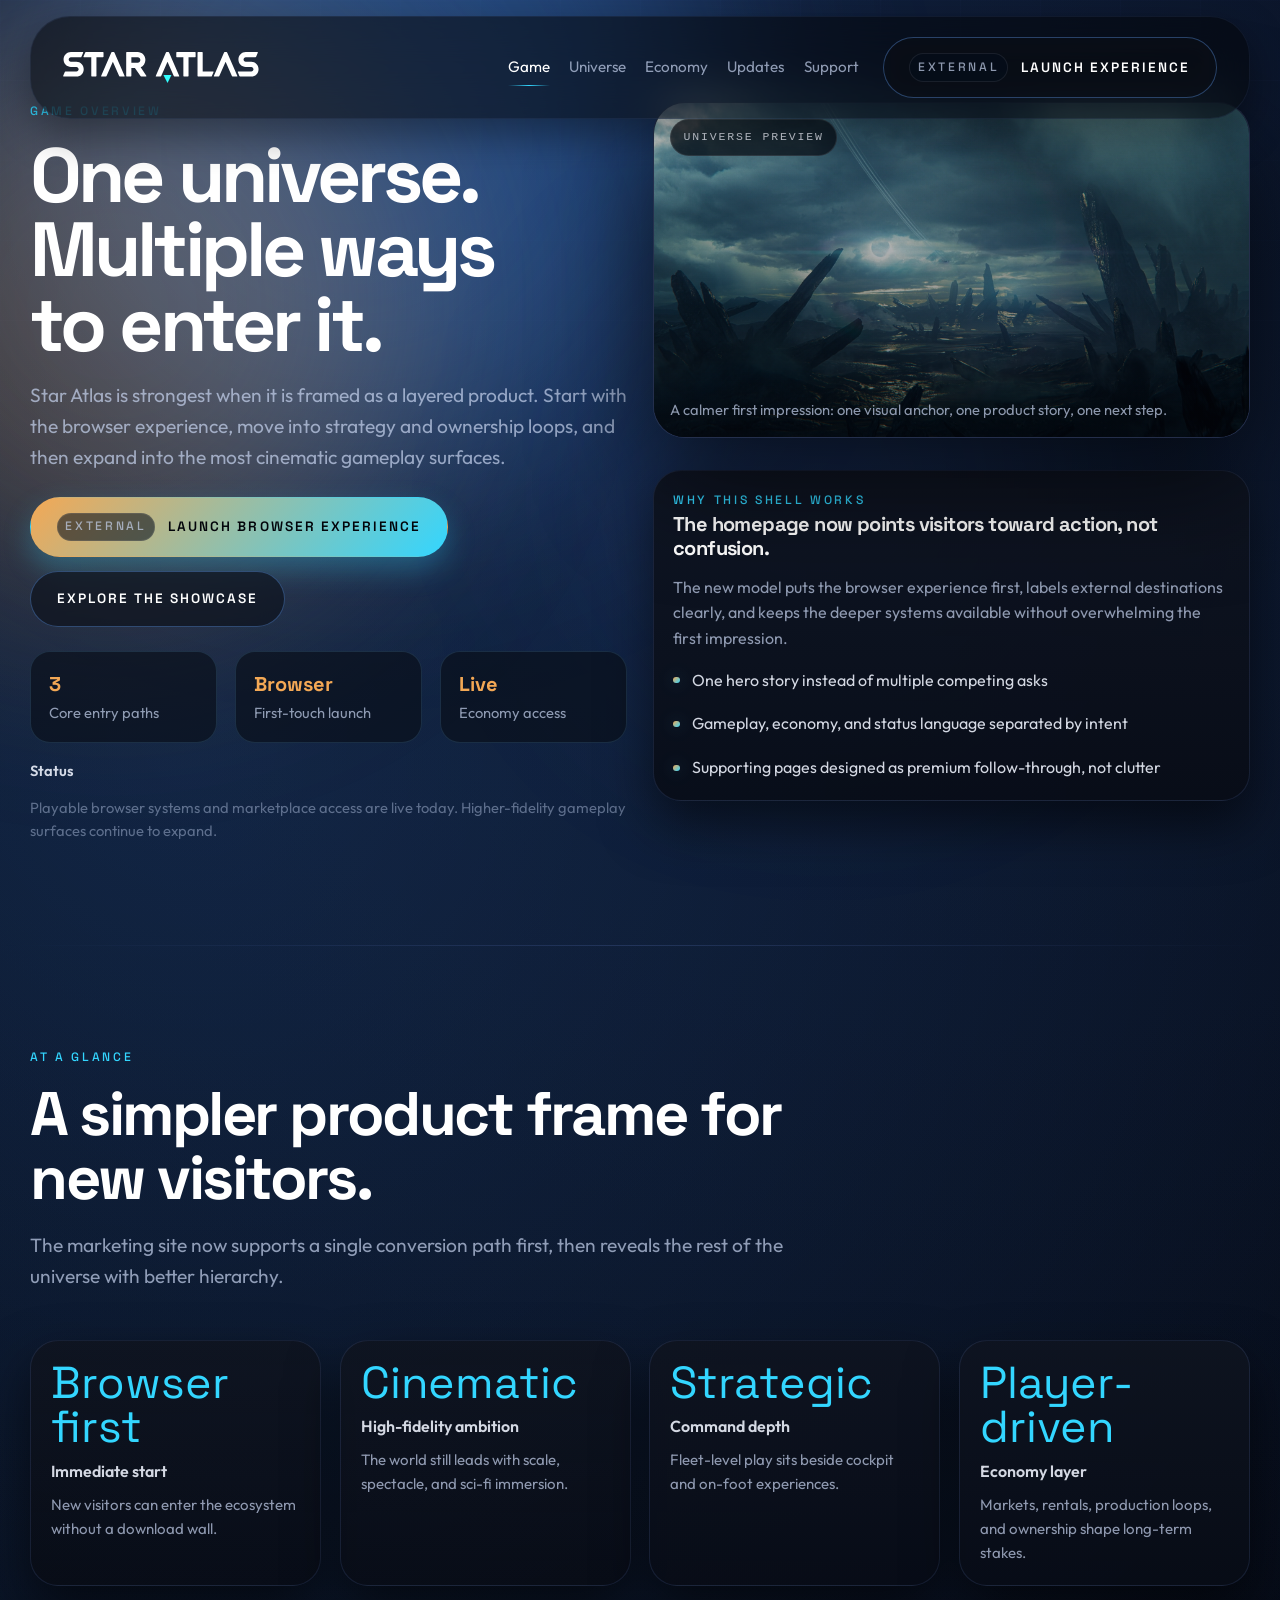
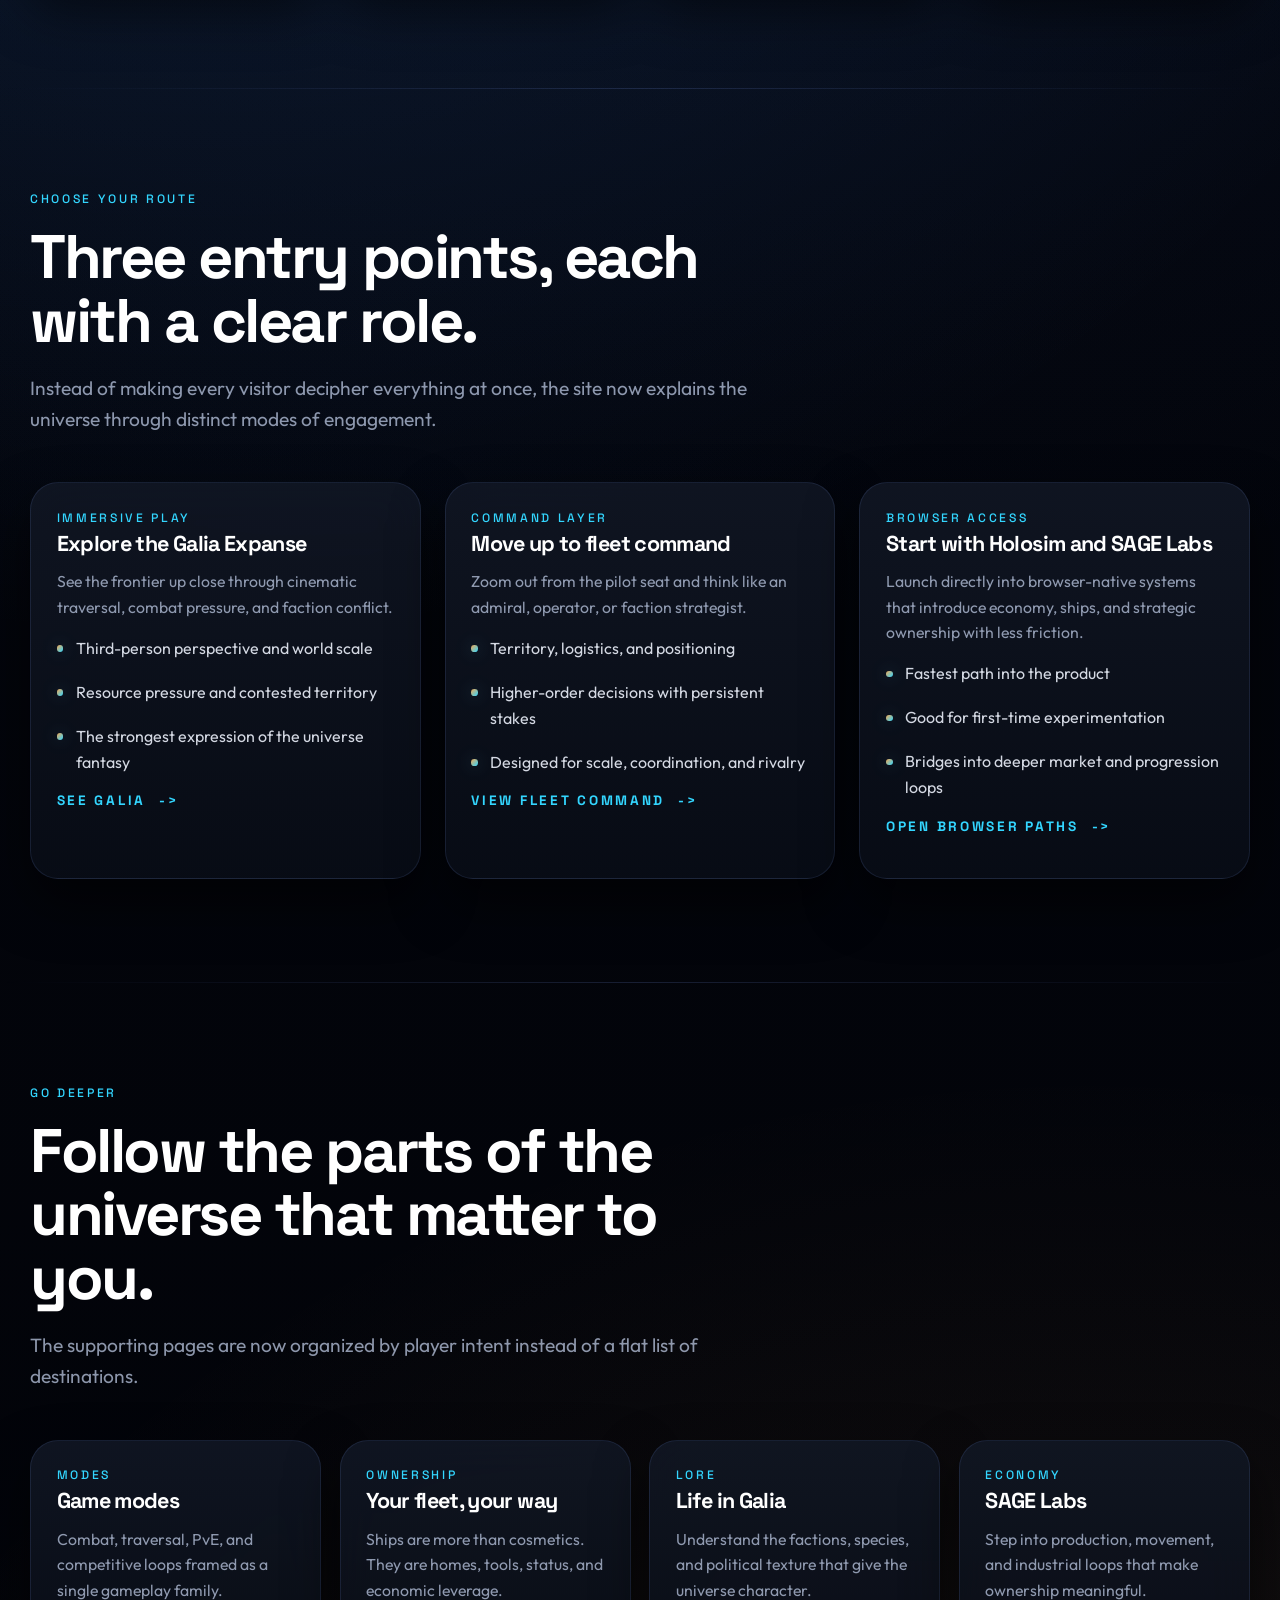
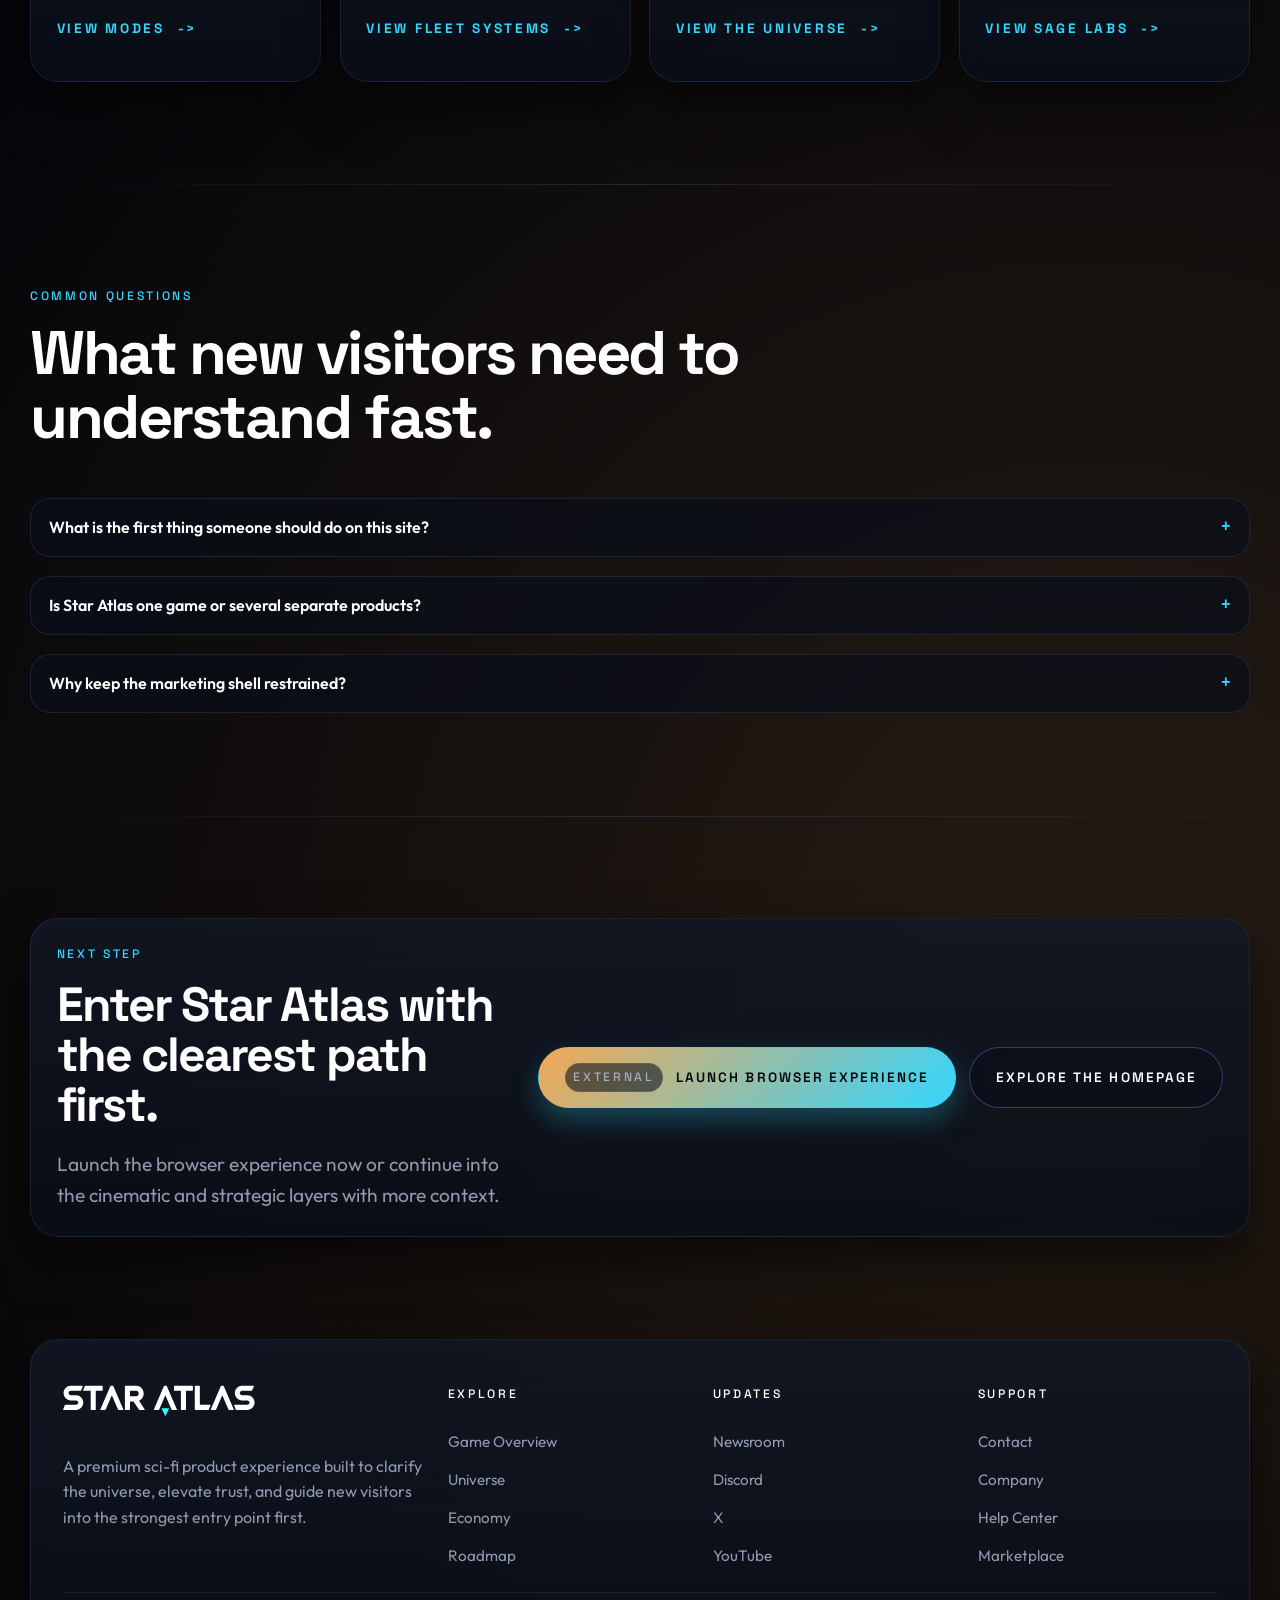
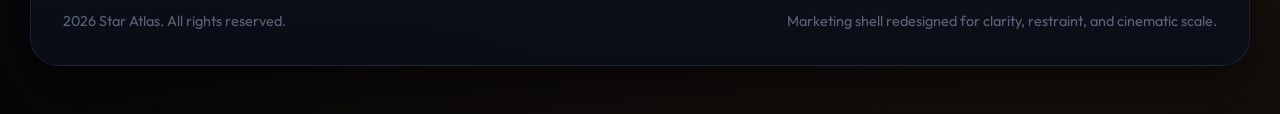
==== commit fae327e5: "do not merge, just committing for backup" ====
--- a/game/index.html
+++ b/game/index.html
@@ -1,166 +1,313 @@
 <!DOCTYPE html>
 <html lang="en">
 <head>
-  <meta charset="UTF-8">
-  <meta name="viewport" content="width=device-width, initial-scale=1.0">
-  <title>Game Overview | Star Atlas</title>
-  <meta name="description" content="Explore Star Atlas AAA space exploration MMO across immersive third-person adventure, strategic fleet command, and browser-based gameplay modes." />
-  <meta name="keywords" content="Star Atlas, AAA MMO, space exploration, space game, MMO, blockchain game, play to earn, Solana, Galia, fleet command, sci-fi MMO" />
-  <meta name="robots" content="index,follow" />
-  <meta name="theme-color" content="#000000" />
-  <meta name="author" content="ATMTA, Inc." />
-  <link rel="canonical" href="https://staratlas.com/game/" />
-
-  <meta property="og:type" content="website" />
-  <meta property="og:site_name" content="Star Atlas" />
-  <meta property="og:title" content="Game Overview | Star Atlas" />
-  <meta property="og:description" content="Explore Star Atlas AAA space exploration MMO across immersive third-person adventure, strategic fleet command, and browser-based gameplay modes." />
-  <meta property="og:url" content="https://staratlas.com/game/" />
-  <meta property="og:image" content="https://staratlas.com/Icon.png" />
-  <meta property="og:locale" content="en_US" />
-
-  <meta name="twitter:card" content="summary_large_image" />
-  <meta name="twitter:site" content="@staratlas" />
-  <meta name="twitter:title" content="Game Overview | Star Atlas" />
-  <meta name="twitter:description" content="Explore Star Atlas AAA space exploration MMO across immersive third-person adventure, strategic fleet command, and browser-based gameplay modes." />
-  <meta name="twitter:image" content="https://staratlas.com/Icon.png" />
-
-  <link rel="icon" type="image/png" href="../Icon.png">
-  <link rel="apple-touch-icon" href="../Icon.png">
-  <link rel="preconnect" href="https://fonts.googleapis.com">
-  <link rel="preconnect" href="https://fonts.gstatic.com" crossorigin>
-  <link href="https://fonts.googleapis.com/css2?family=Space+Mono:wght@400;700&family=Orbitron:wght@400;500;600;700&display=swap" rel="stylesheet">
-  <link rel="stylesheet" href="../styles.css">
-
-  <script type="application/ld+json">{"@context":"https://schema.org","@type":"WebPage","name":"Game Overview | Star Atlas","url":"https://staratlas.com/game/","description":"Explore Star Atlas AAA space exploration MMO across immersive third-person adventure, strategic fleet command, and browser-based gameplay modes.","isPartOf":{"@type":"WebSite","name":"Star Atlas","url":"https://staratlas.com"}}</script>
+    <meta charset="UTF-8">
+    <meta name="viewport" content="width=device-width, initial-scale=1.0">
+    <title>Game Overview | Star Atlas</title>
+    <meta name="description" content="Star Atlas brings together cinematic exploration, strategic fleet command, and browser-native progression in one premium sci-fi universe.">
+    <meta name="keywords" content="Star Atlas, sci-fi game, space strategy, player driven economy, MMO, fleet command, browser game, marketplace">
+    <meta name="robots" content="index,follow">
+    <meta name="theme-color" content="#04060c">
+    <meta name="author" content="ATMTA, Inc.">
+    <link rel="canonical" href="https://staratlas.com/game/">
+    <link rel="icon" type="image/png" href="../Icon.png">
+    <link rel="apple-touch-icon" href="../Icon.png">
+    <meta property="og:type" content="website">
+    <meta property="og:site_name" content="Star Atlas">
+    <meta property="og:title" content="Game Overview | Star Atlas">
+    <meta property="og:description" content="Star Atlas brings together cinematic exploration, strategic fleet command, and browser-native progression in one premium sci-fi universe.">
+    <meta property="og:url" content="https://staratlas.com/game/">
+    <meta property="og:image" content="https://staratlas.com/Icon.png">
+    <meta property="og:locale" content="en_US">
+    <meta name="twitter:card" content="summary_large_image">
+    <meta name="twitter:site" content="@staratlas">
+    <meta name="twitter:title" content="Game Overview | Star Atlas">
+    <meta name="twitter:description" content="Star Atlas brings together cinematic exploration, strategic fleet command, and browser-native progression in one premium sci-fi universe.">
+    <meta name="twitter:image" content="https://staratlas.com/Icon.png">
+    <link rel="stylesheet" href="../styles.css">
+    <script type="application/ld+json">{"@context":"https://schema.org","@type":"WebPage","name":"Game Overview | Star Atlas","url":"https://staratlas.com/game/","description":"Star Atlas brings together cinematic exploration, strategic fleet command, and browser-native progression in one premium sci-fi universe.","isPartOf":{"@type":"WebSite","name":"Star Atlas","url":"https://staratlas.com"}}</script>
 </head>
-<body>
-  <div class="loading-bar" id="loadingBar"></div>
-  <div class="grid-container">
-    <div class="grid-layer dots"></div>
-    <div class="grid-layer grid"></div>
-    <div class="grid-layer accent"></div>
-  </div>
-  <div class="mouse-spotlight"></div>
-  <div class="glow-container">
-    <div class="glow"></div>
-    <div class="glow"></div>
-    <div class="glow"></div>
-  </div>
-
-  <nav>
-    <div class="nav-main">
-      <div class="nav-container">
-        <div class="logo">
-          <a href="../index.html" aria-label="Star Atlas Home">
-            <img src="../Logo.svg" alt="Star Atlas">
-          </a>
-        </div>
-        <ul class="nav-links">
-          <li><a href="../game/">Game</a></li>
-          <li><a href="../index.html#economy">Economy</a></li>
-          <li><a href="../index.html#community">Community</a></li>
+<body class="template-game-hub">
+    <a class="skip-link" href="#main-content">Skip to content</a>
+    
+    <div class="site-background" aria-hidden="true">
+        <div class="site-grid"></div>
+        <div class="site-noise"></div>
+        <div class="site-glow site-glow--one"></div>
+        <div class="site-glow site-glow--two"></div>
+        <div class="site-glow site-glow--three"></div>
+    </div>
+    
+    <header class="site-header" data-header>
+        <div class="container nav-shell">
+            <a class="brand" href="../index.html" aria-label="Star Atlas home">
+                <img src="../Logo.svg" alt="Star Atlas">
+            </a>
+            <button class="nav-toggle" type="button" aria-expanded="false" aria-controls="site-nav" data-nav-toggle>Menu</button>
+            <nav class="site-nav" id="site-nav" data-nav>
+                <div class="nav-links"><a class="nav-link" href="../game/" aria-current="page">Game</a><a class="nav-link" href="../game/life-in-galia/">Universe</a><a class="nav-link" href="../economy/">Economy</a><a class="nav-link" href="../newsroom/">Updates</a><a class="nav-link" href="../contact/">Support</a></div>
+                <div class="nav-actions">
+                    <a class="button button-secondary" href="https://play.staratlas.com/" target="_blank" rel="noopener noreferrer"><span class="button-tag">External</span><span>Launch Experience</span></a>
+                </div>
+            </nav>
+        </div>
+    </header>
+    <main id="main-content" class="page-main">
+        <section class="page-section page-hero">
+            <div class="container page-hero-grid">
+                <div class="page-hero-copy" data-reveal>
+                    <p class="eyebrow">Game overview</p>
+                    <h1 class="display-title page-display">One universe. Multiple ways to enter it.</h1>
+                    <p class="hero-lede">Star Atlas is strongest when it is framed as a layered product. Start with the browser experience, move into strategy and ownership loops, and then expand into the most cinematic gameplay surfaces.</p>
+                    <div class="hero-actions">
+                        <a class="button button-primary" href="https://play.staratlas.com/" target="_blank" rel="noopener noreferrer"><span class="button-tag">External</span><span>Launch browser experience</span></a>
+                        <a class="button button-secondary" href="../index.html#showcase"><span>Explore the showcase</span></a>
+                    </div>
+                    
+        <div class="stat-grid" data-reveal style="--reveal-delay: 120ms;">
+            
+                        <div class="stat-chip">
+                            <strong>3</strong>
+                            <span>Core entry paths</span>
+                        </div>
+                        <div class="stat-chip">
+                            <strong>Browser</strong>
+                            <span>First-touch launch</span>
+                        </div>
+                        <div class="stat-chip">
+                            <strong>Live</strong>
+                            <span>Economy access</span>
+                        </div>
+        </div>
+                    <div class="utility-line"><strong>Status</strong><span>Playable browser systems and marketplace access are live today. Higher-fidelity gameplay surfaces continue to expand.</span></div>
+                </div>
+                <div class="hero-media">
+                    <div data-reveal style="--reveal-delay: 120ms;">
+    <div class="media-frame page-media-frame">
+        <div class="media-badge">Universe preview</div>
+        <video data-ambient-video autoplay muted loop playsinline preload="metadata" poster="../src/GAME section/3rd Person Experience/Thumbnails in carousel/Slide_1_ImageThumbnail.png" aria-label="Star Atlas universe preview">
+            <source src="../src/herosection_loop_7-21-hb3.mp4" type="video/mp4">
+        </video>
+        <p class="media-caption">A calmer first impression: one visual anchor, one product story, one next step.</p>
+    </div></div>
+                    
+        <aside class="page-hero-panel" data-reveal style="--reveal-delay: 180ms;">
+            <p class="card-kicker">Why this shell works</p>
+            <h2 class="card-title">The homepage now points visitors toward action, not confusion.</h2>
+            <p class="hero-panel-copy">The new model puts the browser experience first, labels external destinations clearly, and keeps the deeper systems available without overwhelming the first impression.</p>
+            
+        <ul class="bullet-list">
+            <li>One hero story instead of multiple competing asks</li><li>Gameplay, economy, and status language separated by intent</li><li>Supporting pages designed as premium follow-through, not clutter</li>
         </ul>
-        <div class="nav-cta">
-          <a href="https://play.staratlas.com/market/" target="_blank" class="download-btn" rel="noopener noreferrer"><span>Galactic Marketplace</span></a>
-        </div>
-      </div>
-    </div>
-  </nav>
-
-  <main class="feature-page">
-    <section class="game-section">
-      <div class="section-header" style="opacity:1;">
-        <div style="display:flex; align-items:stretch;">
-          <span class="section-number">0001.</span>
-          <h1 class="section-title">The Game</h1>
-        </div>
-      </div>
-      
-      <p class="page-intro section-subtitle">Star Atlas offers multiple ways to experience the Galia Expanse. Explore on foot in third-person, command vast fleets from a strategic view, or dive into the economy. Choose your path and shape the galaxy&#039;s future.</p>
-      
-      
-    <div class="video-container">
-      <video controls playsinline preload="metadata" poster="../src/GAME section/3rd Person Experience/Thumbnails in carousel/Slide_1_ImageThumbnail.png">
-        <source src="../src/herosection_loop_7-21-hb3.mp4" type="video/mp4">
-        Your browser does not support the video tag.
-      </video>
-    </div>
-  
-      
-      <div class="page-content">
+        </aside>
+                </div>
+            </div>
+        </section>
         
+    <section class="page-section">
+        <div class="container">
+            
+        <div class="section-heading" data-reveal>
+            <p class="eyebrow">At a glance</p>
+            <h2 class="section-title">A simpler product frame for new visitors.</h2>
+            <p class="section-copy">The marketing site now supports a single conversion path first, then reveals the rest of the universe with better hierarchy.</p>
+        </div>
+            <div class="metric-grid columns-4">
+                <article class="metric-card" data-reveal style="--reveal-delay: 0ms;">
+                    <p class="metric-value">Browser first</p>
+                    <p class="metric-label">Immediate start</p>
+                    <p class="metric-detail">New visitors can enter the ecosystem without a download wall.</p>
+                </article>
+                <article class="metric-card" data-reveal style="--reveal-delay: 80ms;">
+                    <p class="metric-value">Cinematic</p>
+                    <p class="metric-label">High-fidelity ambition</p>
+                    <p class="metric-detail">The world still leads with scale, spectacle, and sci-fi immersion.</p>
+                </article>
+                <article class="metric-card" data-reveal style="--reveal-delay: 160ms;">
+                    <p class="metric-value">Strategic</p>
+                    <p class="metric-label">Command depth</p>
+                    <p class="metric-detail">Fleet-level play sits beside cockpit and on-foot experiences.</p>
+                </article>
+                <article class="metric-card" data-reveal style="--reveal-delay: 240ms;">
+                    <p class="metric-value">Player-driven</p>
+                    <p class="metric-label">Economy layer</p>
+                    <p class="metric-detail">Markets, rentals, production loops, and ownership shape long-term stakes.</p>
+                </article></div>
+        </div>
+    </section>
+    <section class="page-section">
+        <div class="container">
+            
+        <div class="section-heading" data-reveal>
+            <p class="eyebrow">Choose your route</p>
+            <h2 class="section-title">Three entry points, each with a clear role.</h2>
+            <p class="section-copy">Instead of making every visitor decipher everything at once, the site now explains the universe through distinct modes of engagement.</p>
+        </div>
+            <div class="card-grid columns-3">
+                <article class="surface-card" data-reveal style="--reveal-delay: 0ms;">
+                    <div class="card-content">
+                        <p class="card-kicker">Immersive play</p>
+                        <h3 class="card-title">Explore the Galia Expanse</h3>
+                        <p class="card-copy">See the frontier up close through cinematic traversal, combat pressure, and faction conflict.</p>
+                        
+                        
+        <ul class="bullet-list">
+            <li>Third-person perspective and world scale</li><li>Resource pressure and contested territory</li><li>The strongest expression of the universe fantasy</li>
+        </ul>
+                        <a class="button button-ghost" href="../game/galia/"><span>See Galia</span></a>
+                    </div>
+                </article>
+                <article class="surface-card" data-reveal style="--reveal-delay: 80ms;">
+                    <div class="card-content">
+                        <p class="card-kicker">Command layer</p>
+                        <h3 class="card-title">Move up to fleet command</h3>
+                        <p class="card-copy">Zoom out from the pilot seat and think like an admiral, operator, or faction strategist.</p>
+                        
+                        
+        <ul class="bullet-list">
+            <li>Territory, logistics, and positioning</li><li>Higher-order decisions with persistent stakes</li><li>Designed for scale, coordination, and rivalry</li>
+        </ul>
+                        <a class="button button-ghost" href="../game/fleet-command/"><span>View Fleet Command</span></a>
+                    </div>
+                </article>
+                <article class="surface-card" data-reveal style="--reveal-delay: 160ms;">
+                    <div class="card-content">
+                        <p class="card-kicker">Browser access</p>
+                        <h3 class="card-title">Start with Holosim and SAGE Labs</h3>
+                        <p class="card-copy">Launch directly into browser-native systems that introduce economy, ships, and strategic ownership with less friction.</p>
+                        
+                        
+        <ul class="bullet-list">
+            <li>Fastest path into the product</li><li>Good for first-time experimentation</li><li>Bridges into deeper market and progression loops</li>
+        </ul>
+                        <a class="button button-ghost" href="../game/holosim/"><span>Open browser paths</span></a>
+                    </div>
+                </article></div>
+        </div>
+    </section>
+    <section class="page-section">
+        <div class="container">
+            
+        <div class="section-heading" data-reveal>
+            <p class="eyebrow">Go deeper</p>
+            <h2 class="section-title">Follow the parts of the universe that matter to you.</h2>
+            <p class="section-copy">The supporting pages are now organized by player intent instead of a flat list of destinations.</p>
+        </div>
+            <div class="card-grid columns-4">
+                <article class="surface-card" data-reveal style="--reveal-delay: 0ms;">
+                    <div class="card-content">
+                        <p class="card-kicker">Modes</p>
+                        <h3 class="card-title">Game modes</h3>
+                        <p class="card-copy">Combat, traversal, PvE, and competitive loops framed as a single gameplay family.</p>
+                        
+                        
+                        <a class="button button-ghost" href="../game/game-modes/"><span>View modes</span></a>
+                    </div>
+                </article>
+                <article class="surface-card" data-reveal style="--reveal-delay: 80ms;">
+                    <div class="card-content">
+                        <p class="card-kicker">Ownership</p>
+                        <h3 class="card-title">Your fleet, your way</h3>
+                        <p class="card-copy">Ships are more than cosmetics. They are homes, tools, status, and economic leverage.</p>
+                        
+                        
+                        <a class="button button-ghost" href="../game/your-fleet-your-way/"><span>View fleet systems</span></a>
+                    </div>
+                </article>
+                <article class="surface-card" data-reveal style="--reveal-delay: 160ms;">
+                    <div class="card-content">
+                        <p class="card-kicker">Lore</p>
+                        <h3 class="card-title">Life in Galia</h3>
+                        <p class="card-copy">Understand the factions, species, and political texture that give the universe character.</p>
+                        
+                        
+                        <a class="button button-ghost" href="../game/life-in-galia/"><span>View the universe</span></a>
+                    </div>
+                </article>
+                <article class="surface-card" data-reveal style="--reveal-delay: 240ms;">
+                    <div class="card-content">
+                        <p class="card-kicker">Economy</p>
+                        <h3 class="card-title">SAGE Labs</h3>
+                        <p class="card-copy">Step into production, movement, and industrial loops that make ownership meaningful.</p>
+                        
+                        
+                        <a class="button button-ghost" href="../game/sage-labs/"><span>View SAGE Labs</span></a>
+                    </div>
+                </article></div>
+        </div>
+    </section>
+    <section class="page-section">
+        <div class="container">
+            
+        <div class="section-heading" data-reveal>
+            <p class="eyebrow">Common questions</p>
+            <h2 class="section-title">What new visitors need to understand fast.</h2>
+            
+        </div>
+            <div class="disclosure-list">
+                <details class="disclosure" data-reveal style="--reveal-delay: 0ms;">
+                    <summary>What is the first thing someone should do on this site?</summary>
+                    <div class="disclosure-body">Launch the browser experience. It creates immediate engagement without forcing a first-time visitor to decode every system first.</div>
+                </details>
+                <details class="disclosure" data-reveal style="--reveal-delay: 70ms;">
+                    <summary>Is Star Atlas one game or several separate products?</summary>
+                    <div class="disclosure-body">It is one universe with multiple surfaces. The site now presents those surfaces as connected entry points rather than disconnected destinations.</div>
+                </details>
+                <details class="disclosure" data-reveal style="--reveal-delay: 140ms;">
+                    <summary>Why keep the marketing shell restrained?</summary>
+                    <div class="disclosure-body">Because premium means confidence. The redesign uses fewer, stronger moments so the ambition reads as deliberate instead of noisy.</div>
+                </details></div>
+        </div>
+    </section>
         
-        
-        
-        <div class="section-divider"></div>
-        
-        
-    <div class="feature-grid">
-      
-        <div class="feature-card">
-          <h3>Third-Person Experience</h3>
-          <p>Immerse yourself in AAA-quality exploration. Walk the decks of your ships, engage in FPS combat, and experience Galia up close.</p>
-          
-            <ul>
-              <li>Ship interior exploration</li><li>FPS and ship-to-ship combat</li><li>Resource extraction missions</li><li>Quest-driven storylines</li>
-            </ul>
-          
-        </div>
-      
-        <div class="feature-card">
-          <h3>Fleet Command RTS</h3>
-          <p>Switch to a top-down strategic view to manage your entire armada. Coordinate fleet movements, control territories, and outmaneuver rival factions.</p>
-          
-            <ul>
-              <li>Mass fleet management</li><li>Territory control</li><li>Faction warfare</li><li>Real-time strategy</li>
-            </ul>
-          
-        </div>
-      
-        <div class="feature-card">
-          <h3>Browser-Based Play</h3>
-          <p>Access Star Atlas from any device. SAGE Labs and Holosim bring the economy and fleet simulation to your browser. No downloads required.</p>
-          
-            <ul>
-              <li>Play anywhere</li><li>No special hardware needed</li><li>Full economic participation</li><li>Free-to-play options</li>
-            </ul>
-          
-        </div>
-      
-    </div>
-  
-        
-        
-        
-        
-    <div class="cta-block">
-      <h3>Ready to Begin?</h3>
-      <p>Choose your entry point into the Star Atlas universe. Start with the free Holosim simulation or dive into the full experience.</p>
-      <a href="https://play.staratlas.com" target="_blank" rel="noopener noreferrer" class="download-btn"><span>Play Now</span></a>
-    </div>
-  
-      </div>
-      
-      
-    <div class="related-section">
-      <p class="section-subtitle" style="margin-top: 2rem;">Explore More Features</p>
-      <div class="related-links">
-        <a class="secondary-btn" href="../game/galia/">Galia Expanse</a><a class="secondary-btn" href="../game/game-modes/">Game Modes</a><a class="secondary-btn" href="../game/your-fleet-your-way/">Your Fleet, Your Way</a><a class="secondary-btn" href="../game/life-in-galia/">Life in Galia</a><a class="secondary-btn" href="../game/fleet-command/">Fleet Command</a><a class="secondary-btn" href="../game/holosim/">Holosim</a>
-      </div>
-    </div>
-  
-    </section>
-  </main>
-
-  <footer>
-    <div class="footer-content">
-      <div class="footer-bottom">
-        <p class="footer-text">© 2625 Star Atlas. All rights reserved.</p>
-      </div>
-    </div>
-  </footer>
-
-  <script src="../src/main.js" defer></script>
+    <section class="page-section">
+        <div class="container">
+            <div class="surface-card cta-banner" data-reveal>
+                <div>
+                    <p class="eyebrow">Next step</p>
+                    <h2 class="section-title">Enter Star Atlas with the clearest path first.</h2>
+                    <p class="section-copy">Launch the browser experience now or continue into the cinematic and strategic layers with more context.</p>
+                </div>
+                <div class="cta-banner-actions">
+                    <a class="button button-primary" href="https://play.staratlas.com/" target="_blank" rel="noopener noreferrer"><span class="button-tag">External</span><span>Launch browser experience</span></a>
+                    <a class="button button-secondary" href="../index.html#paths"><span>Explore the homepage</span></a>
+                </div>
+            </div>
+        </div>
+    </section>
+    </main>
+    
+    <footer class="site-footer">
+        <div class="container">
+            <div class="surface-card footer-shell">
+                <div class="footer-grid">
+                    <div class="footer-brand">
+                        <a class="brand" href="../index.html" aria-label="Star Atlas home">
+                            <img src="../Logo.svg" alt="Star Atlas">
+                        </a>
+                        <p class="footer-description">A premium sci-fi product experience built to clarify the universe, elevate trust, and guide new visitors into the strongest entry point first.</p>
+                    </div>
+                    
+                <div class="footer-links">
+                    <p class="footer-label">Explore</p>
+                    <a href="../game/">Game Overview</a><a href="../game/life-in-galia/">Universe</a><a href="../economy/">Economy</a><a href="../roadmap/">Roadmap</a>
+                </div>
+                <div class="footer-links">
+                    <p class="footer-label">Updates</p>
+                    <a href="../newsroom/">Newsroom</a><a href="https://discord.gg/staratlas" target="_blank" rel="noopener noreferrer">Discord</a><a href="https://x.com/staratlas" target="_blank" rel="noopener noreferrer">X</a><a href="https://www.youtube.com/channel/UCt-y8Npwje5KDG5MSZ0a9Jw" target="_blank" rel="noopener noreferrer">YouTube</a>
+                </div>
+                <div class="footer-links">
+                    <p class="footer-label">Support</p>
+                    <a href="../contact/">Contact</a><a href="../company/">Company</a><a href="https://support.staratlas.com/" target="_blank" rel="noopener noreferrer">Help Center</a><a href="https://play.staratlas.com/market/" target="_blank" rel="noopener noreferrer">Marketplace</a>
+                </div>
+                </div>
+                <div class="footer-meta">
+                    <span>2026 Star Atlas. All rights reserved.</span>
+                    <span>Marketing shell redesigned for clarity, restraint, and cinematic scale.</span>
+                </div>
+            </div>
+        </div>
+    </footer>
+    <script src="../src/main.js" defer></script>
 </body>
 </html>
--- a/styles.css
+++ b/styles.css
@@ -1,4759 +1,1389 @@
-/* SAGE Editor Suite Inspired Styles for Star Atlas */
-
-/* Font Imports */
-@import url('https://api.fontshare.com/v2/css?f[]=tabular@300,400,500,600,700,800&display=swap');
-@import url('https://fonts.googleapis.com/css2?family=Orbitron:wght@400;500;600;700&display=swap');
-
-/* Variables */
+@import url('https://fonts.googleapis.com/css2?family=Outfit:wght@300;400;500;600;700;800&family=Space+Grotesk:wght@400;500;600;700&display=swap');
+
 :root {
-    --primary-color: #FF4500;
-    --secondary-color: #FF6B35;
-    --accent-color: #FFA500;
-    --dark-bg: #0A0000;
-    --darker-bg: #000000;
-    --text-primary: #ffffff;
-    --text-secondary: #989898;
-    --card-bg: rgba(255, 255, 255, 0.02);
-    --card-border: rgba(255, 69, 0, 0.1);
-    --accent-gradient: linear-gradient(135deg, #32feff 0%, #5affff 100%);
-    --grid-color: rgba(255, 69, 0, 0.02);
-    --dot-color: rgba(255, 69, 0, 0.08);
-}
-
-/* Reset */
-* {
+    --bg: #02040a;
+    --bg-elevated: rgba(8, 11, 18, 0.88);
+    --surface: rgba(12, 16, 26, 0.65);
+    --surface-strong: rgba(18, 24, 38, 0.85);
+    --surface-border: rgba(131, 161, 255, 0.12);
+    --surface-border-strong: rgba(122, 198, 255, 0.28);
+    --text: #ffffff;
+    --text-soft: rgba(240, 245, 255, 0.88);
+    --text-muted: rgba(200, 212, 240, 0.70);
+    --text-dim: rgba(170, 185, 215, 0.50);
+    --accent: #65a3ff;
+    --accent-strong: #33d6ff;
+    --accent-warm: #f3a855;
+    --accent-danger: #fc5c7d;
+    --glow-cool: rgba(77, 155, 255, 0.35);
+    --glow-warm: rgba(243, 168, 85, 0.25);
+    --shadow-lg: 0 42px 110px rgba(0, 0, 0, 0.65);
+    --shadow-md: 0 24px 52px rgba(0, 0, 0, 0.55);
+    --radius-xl: 40px;
+    --radius-lg: 28px;
+    --radius-md: 20px;
+    --radius-sm: 9999px;
+    --max-width: 1220px;
+    --content-width: 760px;
+    --header-height: 88px;
+    --ease-standard: cubic-bezier(0.2, 0.65, 0.2, 1);
+    --pointer-x: 0;
+    --pointer-y: 0;
+}
+
+*,
+*::before,
+*::after {
+    box-sizing: border-box;
+}
+
+html {
+    scroll-behavior: smooth;
+}
+
+body {
     margin: 0;
-    padding: 0;
-    box-sizing: border-box;
-}
-
-/* Accessibility / SEO helpers */
-.sr-only {
-    position: absolute !important;
-    width: 1px !important;
-    height: 1px !important;
-    padding: 0 !important;
-    margin: -1px !important;
-    overflow: hidden !important;
-    clip: rect(0, 0, 0, 0) !important;
-    white-space: nowrap !important;
-    border: 0 !important;
-}
-
-/* Internal-link styling that preserves the existing visual design */
-.slide-title-link {
+    min-height: 100vh;
+    font-family: 'Outfit', 'Segoe UI', system-ui, sans-serif;
+    color: var(--text);
+    background:
+        radial-gradient(circle at top, rgba(35, 65, 125, 0.35), transparent 45%),
+        radial-gradient(circle at 15% 15%, rgba(65, 150, 255, 0.18), transparent 35%),
+        radial-gradient(circle at 85% 85%, rgba(243, 168, 85, 0.15), transparent 35%),
+        linear-gradient(180deg, #02040a 0%, #03050c 36%, #010206 100%);
+    line-height: 1.6;
+    overflow-x: hidden;
+}
+
+body.nav-open {
+    overflow: hidden;
+}
+
+img,
+video {
+    display: block;
+    max-width: 100%;
+}
+
+a {
     color: inherit;
     text-decoration: none;
 }
-.slide-title-link:hover,
-.slide-title-link:focus {
-    color: inherit;
-    text-decoration: none;
-}
-
-/* Text Selection */
+
+button,
+input,
+textarea,
+select {
+    font: inherit;
+}
+
 ::selection {
-    background-color: #32feff !important;
-    color: #000 !important;
-}
-
-::-moz-selection {
-    background-color: #32feff !important;
-    color: #000 !important;
-}
-
-/* Ensure selection works everywhere */
-*::selection {
-    background-color: #32feff !important;
-    color: #000 !important;
-}
-
-*::-moz-selection {
-    background-color: #32feff !important;
-    color: #000 !important;
-}
-
-/* Smooth Scrolling */
-html {
-    scroll-behavior: smooth;
-}
-
-/* Base */
-body {
-    font-family: 'Tabular', 'Inter', -apple-system, BlinkMacSystemFont, 'Segoe UI', Roboto, sans-serif;
-    font-weight: 800;
-    background-color: var(--dark-bg);
-    /*background-image: 
-        radial-gradient(ellipse 800px 600px at 20% 30%, rgba(50, 254, 255, 0.08) 0%, transparent 40%),
-        radial-gradient(ellipse 600px 800px at 80% 70%, rgba(50, 254, 255, 0.06) 0%, transparent 40%),
-        radial-gradient(ellipse 1000px 800px at 50% 100%, rgba(50, 254, 255, 0.04) 0%, transparent 50%);*/
-    color: var(--text-primary);
-    overflow-x: hidden;
-    line-height: 1.6;
+    color: #04060c;
+    background: var(--accent-strong);
+}
+
+.visually-hidden,
+.skip-link:not(:focus) {
+    position: absolute;
+    width: 1px;
+    height: 1px;
+    padding: 0;
+    margin: -1px;
+    overflow: hidden;
+    clip: rect(0, 0, 0, 0);
+    white-space: nowrap;
+    border: 0;
+}
+
+.skip-link {
+    position: fixed;
+    left: 1rem;
+    top: 1rem;
+    z-index: 999;
+    padding: 0.8rem 1.1rem;
+    border-radius: var(--radius-sm);
+    background: rgba(9, 14, 24, 0.96);
+    color: var(--text);
+    border: 1px solid var(--surface-border-strong);
+}
+
+.site-background {
+    position: fixed;
+    inset: 0;
+    z-index: -2;
+    pointer-events: none;
+    overflow: hidden;
+}
+
+.site-grid,
+.site-noise,
+.site-glow {
+    position: absolute;
+    inset: 0;
+}
+
+.site-grid {
+    background-image:
+        linear-gradient(rgba(131, 161, 255, 0.06) 1px, transparent 1px),
+        linear-gradient(90deg, rgba(131, 161, 255, 0.06) 1px, transparent 1px);
+    background-size: 80px 80px;
+    mask-image: linear-gradient(180deg, rgba(0, 0, 0, 0.74), transparent 84%);
+    opacity: 0.42;
+}
+
+.site-noise {
+    opacity: 0.22;
+    background:
+        repeating-linear-gradient(0deg,
+            rgba(255, 255, 255, 0.018) 0,
+            rgba(255, 255, 255, 0.018) 1px,
+            transparent 1px,
+            transparent 3px);
+    mix-blend-mode: soft-light;
+}
+
+.site-glow {
+    border-radius: 50%;
+    filter: blur(110px);
+}
+
+.site-glow--one {
+    width: 44rem;
+    height: 44rem;
+    top: -14rem;
+    right: -12rem;
+    background: var(--glow-cool);
+    transform: translate3d(calc(var(--pointer-x) * 24px), calc(var(--pointer-y) * -24px), 0);
+}
+
+.site-glow--two {
+    width: 38rem;
+    height: 38rem;
+    bottom: -14rem;
+    left: -12rem;
+    background: var(--glow-warm);
+    transform: translate3d(calc(var(--pointer-x) * -20px), calc(var(--pointer-y) * 20px), 0);
+}
+
+.site-glow--three {
+    width: 26rem;
+    height: 26rem;
+    top: 32%;
+    left: 48%;
+    background: rgba(82, 131, 255, 0.12);
+    transform: translate3d(calc(var(--pointer-x) * 10px), calc(var(--pointer-y) * 10px), 0);
+}
+
+.container {
+    width: min(calc(100% - 2rem), var(--max-width));
+    margin: 0 auto;
+}
+
+.page-section {
     position: relative;
-    min-height: 100vh;
-    z-index: 0;
-}
-
-/* Custom Cursor */
-body::after {
+    padding: clamp(4.75rem, 8vw, 7.5rem) 0;
+}
+
+.eyebrow,
+.card-kicker,
+.meta-pill,
+.phase-tag,
+.button-tag,
+.footer-label {
+    font-family: 'Space Grotesk', sans-serif;
+    font-size: 0.76rem;
+    letter-spacing: 0.22em;
+    text-transform: uppercase;
+    font-weight: 500;
+}
+
+.eyebrow {
+    margin: 0 0 1rem;
+    color: var(--accent-strong);
+}
+
+.section-heading {
+    max-width: var(--content-width);
+    margin-bottom: clamp(2rem, 4vw, 3rem);
+}
+
+.section-title,
+.display-title,
+.card-title,
+.brand-wordmark,
+.footer-mark {
+    font-family: 'Space Grotesk', sans-serif;
+    font-weight: 700;
+}
+
+.display-title {
+    margin: 0;
+    font-size: clamp(3.2rem, 8vw, 6rem);
+    line-height: 0.97;
+    letter-spacing: -0.05em;
+    text-wrap: balance;
+}
+
+.page-display {
+    font-size: clamp(2.8rem, 7vw, 4.8rem);
+}
+
+.section-title {
+    margin: 0;
+    font-size: clamp(2rem, 4.8vw, 3.9rem);
+    line-height: 1.04;
+    letter-spacing: -0.04em;
+}
+
+.section-copy,
+.hero-lede,
+.card-copy,
+.story-copy p,
+.story-note,
+.media-caption,
+.footer-note,
+.footer-description,
+.footer-utility,
+.hero-panel-copy,
+.disclosure-body,
+.path-card p,
+.metric-detail,
+.trust-copy {
+    color: var(--text-muted);
+}
+
+.hero-lede,
+.section-copy {
+    margin: 1.2rem 0 0;
+    max-width: 42rem;
+    font-size: clamp(1.05rem, 1.7vw, 1.2rem);
+}
+
+.surface-card {
+    position: relative;
+    overflow: hidden;
+    border-radius: var(--radius-lg);
+    border: 1px solid var(--surface-border);
+    background:
+        linear-gradient(180deg, rgba(17, 23, 36, 0.88) 0%, rgba(9, 14, 24, 0.82) 100%);
+    box-shadow: var(--shadow-md);
+    backdrop-filter: blur(22px);
+}
+
+.surface-card::before {
     content: '';
-    position: fixed;
-    width: 20px;
-    height: 20px;
-    border: 2px solid var(--primary-color);
-    border-radius: 50%;
+    position: absolute;
+    inset: 0;
+    background:
+        linear-gradient(135deg, rgba(122, 198, 255, 0.14), transparent 40%),
+        radial-gradient(circle at top right, rgba(243, 180, 111, 0.12), transparent 42%);
+    opacity: 0;
+    transition: opacity 220ms var(--ease-standard);
     pointer-events: none;
-    z-index: 10000;
-    transition: transform 0.1s ease;
-    mix-blend-mode: difference;
-}
-
-/* Selection */
-::selection {
-    background: var(--primary-color);
-    color: var(--dark-bg);
-}
-
-/* Scrollbar */
-::-webkit-scrollbar {
-    width: 8px;
-}
-
-::-webkit-scrollbar-track {
-    background: var(--dark-bg);
-    border-radius: 0;
-}
-
-::-webkit-scrollbar-thumb {
-    background: #32feff;
-    border-radius: 0;
-}
-
-::-webkit-scrollbar-thumb:hover {
-    background: #5affff;
-}
-
-/* Grid Background */
-.grid-container {
+}
+
+.surface-card:hover::before,
+.surface-card:focus-within::before {
+    opacity: 1;
+}
+
+.surface-card:hover,
+.surface-card:focus-within {
+    transform: translateY(-3px);
+    border-color: var(--surface-border-strong);
+    box-shadow: var(--shadow-lg);
+}
+
+.surface-card,
+.showcase-button,
+.button,
+.nav-link,
+.nav-toggle,
+.brand {
+    transition:
+        transform 220ms var(--ease-standard),
+        border-color 220ms var(--ease-standard),
+        background-color 220ms var(--ease-standard),
+        box-shadow 220ms var(--ease-standard),
+        color 220ms var(--ease-standard),
+        opacity 220ms var(--ease-standard);
+}
+
+.card-content,
+.story-copy,
+.story-aside,
+.metric-card,
+.trust-card,
+.cta-banner,
+.page-hero-panel,
+.path-card,
+.update-card {
+    padding: clamp(1.2rem, 2vw, 1.7rem);
+}
+
+.card-title {
+    margin: 0.15rem 0 0;
+    font-size: 1.35rem;
+    line-height: 1.2;
+    letter-spacing: -0.03em;
+}
+
+.card-copy {
+    margin: 0.8rem 0 0;
+    font-size: 0.99rem;
+}
+
+.card-kicker {
+    margin: 0;
+    color: var(--accent-strong);
+}
+
+.button-row,
+.hero-actions,
+.cta-banner-actions,
+.nav-actions {
+    display: flex;
+    flex-wrap: wrap;
+    gap: 0.85rem;
+}
+
+.button {
+    display: inline-flex;
+    align-items: center;
+    justify-content: center;
+    gap: 0.8rem;
+    min-height: 3.5rem;
+    padding: 0.95rem 1.6rem;
+    border: 1px solid transparent;
+    border-radius: var(--radius-sm);
+    font-family: 'Space Grotesk', sans-serif;
+    font-size: 0.85rem;
+    font-weight: 600;
+    letter-spacing: 0.15em;
+    text-transform: uppercase;
+    cursor: pointer;
+}
+
+.button:hover,
+.button:focus-visible,
+.nav-toggle:hover,
+.nav-toggle:focus-visible,
+.showcase-button:hover,
+.showcase-button:focus-visible {
+    transform: translateY(-2px);
+}
+
+.button-primary {
+    color: #02040a;
+    background: linear-gradient(135deg, #f3a855 0%, #33d6ff 100%);
+    box-shadow: 0 12px 28px rgba(51, 214, 255, 0.28);
+}
+
+.button-primary:hover,
+.button-primary:focus-visible {
+    box-shadow: 0 18px 40px rgba(51, 214, 255, 0.40);
+}
+
+.button-secondary {
+    border-color: rgba(101, 163, 255, 0.35);
+    background: rgba(12, 16, 26, 0.65);
+    color: var(--text);
+    backdrop-filter: blur(12px);
+}
+
+.button-secondary:hover,
+.button-secondary:focus-visible {
+    border-color: rgba(101, 163, 255, 0.60);
+    background: rgba(18, 24, 38, 0.85);
+}
+
+.button-ghost {
+    padding-inline: 0;
+    min-height: auto;
+    border: 0;
+    color: var(--accent-strong);
+    background: transparent;
+    justify-content: flex-start;
+    box-shadow: none;
+    letter-spacing: 0.2em;
+    font-weight: 700;
+}
+
+.button-ghost:hover,
+.button-ghost:focus-visible {
+    color: var(--text);
+    transform: translateX(4px);
+}
+
+.button-tag {
+    padding: 0.22rem 0.48rem;
+    border-radius: var(--radius-sm);
+    background: rgba(6, 14, 28, 0.58);
+    border: 1px solid rgba(255, 255, 255, 0.08);
+    color: var(--text-muted);
+}
+
+.meta-pill {
+    display: inline-flex;
+    align-items: center;
+    gap: 0.45rem;
+    padding: 0.58rem 0.78rem;
+    border-radius: var(--radius-sm);
+    background: rgba(10, 14, 24, 0.58);
+    border: 1px solid rgba(122, 198, 255, 0.18);
+    color: var(--text-soft);
+}
+
+.site-header {
     position: fixed;
     top: 0;
     left: 0;
-    width: 100%;
-    height: 100%;
-    pointer-events: none;
-    z-index: -1;
-}
-
-/* Mouse follow spotlight effect for dot grid */
-.mouse-spotlight {
-    position: fixed;
-    width: 300px;
-    height: 300px;
-    border-radius: 50%;
-    pointer-events: none;
-    z-index: 0;
-    backdrop-filter: brightness(12) contrast(3) saturate(2);
-    -webkit-backdrop-filter: brightness(12) contrast(3) saturate(2);
-    transform: translate(-50%, -50%);
-    opacity: 0;
-    transition: opacity 0.3s ease;
-    mask-image: radial-gradient(circle,
-        black 0%,
-        rgba(0, 0, 0, 0.95) 15%,
-        rgba(0, 0, 0, 0.7) 25%,
-        rgba(0, 0, 0, 0.3) 35%,
-        transparent 50%
-    );
-    -webkit-mask-image: radial-gradient(circle,
-        black 0%,
-        rgba(0, 0, 0, 0.95) 15%,
-        rgba(0, 0, 0, 0.7) 25%,
-        rgba(0, 0, 0, 0.3) 35%,
-        transparent 50%
-    );
-}
-
-.grid-layer {
-    position: absolute;
-    top: 0;
-    left: 0;
-    width: 100%;
-    height: 100%;
-}
-
-.grid-layer.dots {
-    background-image: 
-        radial-gradient(circle, rgba(255, 0, 0, 0.4) 0.8px, transparent 1px),
-        radial-gradient(circle, rgba(0, 255, 255, 0.4) 0.8px, transparent 1px);
-    background-size: 30px 30px;
-    background-position: -0.5px -0.3px, 0.5px 0.3px;
-    opacity: 0.8;
-    animation: drift 80s linear infinite;
-    mask-image: 
-        radial-gradient(ellipse 60% 60% at 20% 80%, rgba(0,0,0,1) 0%, transparent 50%),
-        radial-gradient(ellipse 60% 60% at 80% 20%, rgba(0,0,0,1) 0%, transparent 50%),
-        linear-gradient(to bottom, transparent 0%, transparent 90vh, rgba(0,0,0,0.5) 95vh, rgba(0,0,0,1) 100vh);
-    -webkit-mask-image: 
-        radial-gradient(ellipse 60% 60% at 20% 80%, rgba(0,0,0,1) 0%, transparent 50%),
-        radial-gradient(ellipse 60% 60% at 80% 20%, rgba(0,0,0,1) 0%, transparent 50%),
-        linear-gradient(to bottom, transparent 0%, transparent 90vh, rgba(0,0,0,0.5) 95vh, rgba(0,0,0,1) 100vh);
-    mask-composite: add;
-    -webkit-mask-composite: source-over;
-}
-
-.grid-layer.grid {
-    background-image: 
-        linear-gradient(rgba(50, 254, 255, 0.05) 1px, transparent 1px),
-        linear-gradient(90deg, rgba(50, 254, 255, 0.05) 1px, transparent 1px);
-    background-size: 50px 50px;
-    opacity: 0;
-    mask-image: linear-gradient(to bottom, transparent 0%, transparent 95vh, rgba(0,0,0,1) 100vh);
-    -webkit-mask-image: linear-gradient(to bottom, transparent 0%, transparent 95vh, rgba(0,0,0,1) 100vh);
-}
-
-.grid-layer.accent {
-    background: radial-gradient(ellipse at 50% 0%, rgba(50, 254, 255, 0.1) 0%, transparent 40%);
-    opacity: 0;
-    mask-image: linear-gradient(to bottom, transparent 0%, transparent 95vh, rgba(0,0,0,1) 100vh);
-    -webkit-mask-image: linear-gradient(to bottom, transparent 0%, transparent 95vh, rgba(0,0,0,1) 100vh);
-}
-
-@keyframes drift {
-    0% { transform: translate(0, 0); }
-    100% { transform: translate(-30px, -30px); }
-}
-
-/* Glow Effects - More Strategic */
-.glow-container {
-    position: fixed;
-    top: 0;
-    left: 0;
-    width: 100%;
-    height: 100%;
-    pointer-events: none;
-    z-index: 2;
-}
-
-.glow {
-    position: absolute;
-    width: 1200px;
-    height: 1200px;
-    border-radius: 50%;
-    filter: blur(100px);
-    opacity: 0.126;
-}
-
-.glow:nth-child(1) {
-    background: #32feff;
-    top: -300px;
-    right: -300px;
-    animation: glow-float 30s ease-in-out infinite;
-}
-
-.glow:nth-child(2) {
-    background: #32feff;
-    bottom: -300px;
-    left: -300px;
-    animation: glow-float 35s ease-in-out infinite reverse;
-}
-
-@keyframes glow-float {
-    0%, 100% { transform: translate(0, 0) scale(1); }
-    50% { transform: translate(-50px, 50px) scale(1.1); }
-}
-
-/* Fixed bottom chromatic dot grid */
-.bottom-chromatic-grid {
-    position: fixed;
-    top: 0;
-    left: 0;
-    width: 100%;
-    height: 100%;
-    pointer-events: none;
-    z-index: 0;
-    background-image: 
-        radial-gradient(circle, rgba(255, 0, 0, 0.18) 0.8px, transparent 1px),
-        radial-gradient(circle, rgba(0, 255, 255, 0.18) 0.8px, transparent 1px);
-    background-size: 25px 25px;
-    background-position: -0.5px -0.3px, 0.5px 0.3px;
-    opacity: 0.5;
-    mask-image: 
-        radial-gradient(ellipse 70% 70% at 15% 85%, rgba(0,0,0,0.6) 0%, transparent 40%),
-        radial-gradient(ellipse 70% 70% at 85% 15%, rgba(0,0,0,0.6) 0%, transparent 40%),
-        linear-gradient(to bottom, transparent 0%, transparent 95vh, rgba(0,0,0,0.3) 98vh, rgba(0,0,0,0.5) 100vh);
-    -webkit-mask-image: 
-        radial-gradient(ellipse 70% 70% at 15% 85%, rgba(0,0,0,0.6) 0%, transparent 40%),
-        radial-gradient(ellipse 70% 70% at 85% 15%, rgba(0,0,0,0.6) 0%, transparent 40%),
-        linear-gradient(to bottom, transparent 0%, transparent 95vh, rgba(0,0,0,0.3) 98vh, rgba(0,0,0,0.5) 100vh);
-    mask-composite: add;
-    -webkit-mask-composite: source-over;
-}
-
-/* Loading Bar */
-.loading-bar {
-    position: fixed;
-    top: 0;
-    left: 0;
-    width: 100%;
-    height: 2px;
-    background: linear-gradient(90deg, transparent, #32feff, #5affff, transparent);
-    transform: scaleX(0);
-    transform-origin: left;
-    z-index: 10000;
-    transition: transform 0.3s ease;
-}
-
-.loading-bar.active {
-    animation: loading 2.5s ease-in-out;
-}
-
-@keyframes loading {
-    0% { 
-        transform: scaleX(0);
-        transform-origin: left;
-    }
-    50% { 
-        transform: scaleX(1);
-        transform-origin: left;
-    }
-    51% {
-        transform-origin: right;
-    }
-    100% { 
-        transform: scaleX(0);
-        transform-origin: right;
-    }
-}
-
-/* Navigation */
-nav {
-    position: fixed;
-    top: 0;
-    width: 100%;
-    background: rgba(0, 0, 0, 0.9);
-    backdrop-filter: blur(20px);
-    z-index: 1000;
-    transition: all 0.3s ease;
-    border-bottom: 1px solid rgba(255, 255, 255, 0.1);
-}
-
-nav.scrolled {
-    background: rgba(0, 0, 0, 0.95);
-    backdrop-filter: blur(25px);
-    box-shadow: 0 4px 30px rgba(0, 0, 0, 0.8);
-}
-
-.nav-top {
-    padding: 0.5rem 5%;
-    border-bottom: 1px solid var(--card-border);
+    right: 0;
+    z-index: 100;
+    padding: 1rem 0;
+}
+
+.site-header.is-scrolled .nav-shell {
+    background: rgba(5, 8, 14, 0.9);
+    border-color: rgba(131, 161, 255, 0.18);
+    box-shadow: 0 20px 48px rgba(0, 0, 0, 0.34);
+}
+
+.nav-shell {
+    position: relative;
+    min-height: var(--header-height);
+    display: flex;
+    align-items: center;
+    justify-content: space-between;
+    gap: 2rem;
+    padding: 1.25rem 2rem;
+    border-radius: var(--radius-xl);
+    border: 1px solid rgba(131, 161, 255, 0.08);
+    background: rgba(4, 6, 10, 0.55);
+    backdrop-filter: blur(24px);
+    box-shadow: 0 16px 40px rgba(0, 0, 0, 0.40);
+}
+
+.brand {
+    display: inline-flex;
+    align-items: center;
+    gap: 0.75rem;
+}
+
+.brand:hover,
+.brand:focus-visible {
+    opacity: 0.92;
+}
+
+.brand img {
+    width: clamp(10rem, 16vw, 12.25rem);
+}
+
+.nav-toggle {
+    display: none;
+    align-items: center;
+    justify-content: center;
+    min-height: 3rem;
+    padding: 0.8rem 1rem;
+    border-radius: var(--radius-sm);
+    border: 1px solid rgba(131, 161, 255, 0.22);
+    background: rgba(10, 14, 24, 0.7);
+    color: var(--text);
+    font-family: 'Orbitron', sans-serif;
     font-size: 0.75rem;
-    color: var(--text-secondary);
+    letter-spacing: 0.16em;
+    text-transform: uppercase;
+}
+
+.site-nav {
     display: flex;
-    justify-content: flex-end;
-    gap: 2rem;
-    font-family: 'Tabular', sans-serif;
-    letter-spacing: 0.1em;
-}
-
-.nav-top a {
-    color: var(--text-secondary);
-    text-decoration: none;
-    transition: all 0.3s;
-    position: relative;
-}
-
-.nav-top a::before {
-    content: '>';
-    position: absolute;
-    left: -12px;
-    opacity: 0;
-    color: #32feff;
-    transition: all 0.3s;
-}
-
-.nav-top a:hover {
-    color: #32feff;
-    transform: translateX(3px);
-}
-
-.nav-top a:hover::before {
-    opacity: 1;
-    left: -10px;
-}
-
-.nav-main {
-    padding: 1rem 5%;
-}
-
-.nav-container {
-    display: flex;
-    justify-content: space-between;
     align-items: center;
-    max-width: 1400px;
-    margin: 0 auto;
-}
-
-.logo {
-    height: 40px;
-    transition: transform 0.3s;
-}
-
-.logo:hover {
-    transform: scale(1.05);
-}
-
-.logo img {
-    height: 100%;
-    width: auto;
-    filter: brightness(0) invert(1);
-    transition: filter 0.3s;
-}
-
-.logo:hover img {
-    filter: brightness(0) invert(1) drop-shadow(0 0 20px rgba(255, 69, 0, 0.5));
+    gap: 1.5rem;
+    margin-left: auto;
 }
 
 .nav-links {
     display: flex;
-    gap: 3rem;
     align-items: center;
-    list-style: none;
-}
-
-.nav-links a {
-    color: rgba(255, 255, 255, 0.7);
-    text-decoration: none;
-    transition: all 0.3s;
-    font-weight: 400;
-    font-size: 0.875rem;
-    text-transform: uppercase;
-    letter-spacing: 0.05em;
+    gap: 1.2rem;
+}
+
+.nav-link {
     position: relative;
-    font-family: 'Tabular', monospace;
-}
-
-.nav-links a::after {
+    color: var(--text-muted);
+    font-size: 0.95rem;
+}
+
+.nav-link::after {
     content: '';
     position: absolute;
-    bottom: -5px;
     left: 0;
-    width: 0;
+    right: 0;
+    bottom: -0.4rem;
     height: 1px;
-    background: #32feff;
-    transition: width 0.3s;
-}
-
-.nav-links a:hover {
-    color: #32feff;
-}
-
-.nav-links a:hover::after {
-    width: 100%;
-}
-
-.nav-cta {
+    background: linear-gradient(90deg, transparent, var(--accent-strong), transparent);
+    opacity: 0;
+}
+
+.nav-link:hover,
+.nav-link:focus-visible,
+.nav-link[aria-current='page'] {
+    color: var(--text);
+}
+
+.nav-link:hover::after,
+.nav-link:focus-visible::after,
+.nav-link[aria-current='page']::after {
+    opacity: 1;
+}
+
+.hero-section {
+    padding-top: calc(var(--header-height) + 6rem);
+    min-height: 100vh;
     display: flex;
+    flex-direction: column;
+    justify-content: center;
+    padding-bottom: 4rem;
+}
+
+.hero-layout,
+.page-hero-grid,
+.showcase-shell,
+.split-layout,
+.economy-layout,
+.story-grid,
+.footer-grid,
+.cta-banner {
+    display: grid;
+    gap: 2rem;
+}
+
+.hero-layout {
+    grid-template-columns: minmax(0, 1.05fr) minmax(0, 0.95fr);
     align-items: center;
-    gap: 1rem;
-}
-
-.platform-icons {
+    gap: 3rem;
+}
+
+.hero-copy {
+    max-width: 48rem;
     display: flex;
-    gap: 0.8rem;
-    padding-right: 1rem;
-    border-right: 1px solid var(--card-border);
-}
-
-.platform-icon {
-    width: 20px;
-    height: 20px;
-    opacity: 0.6;
-    transition: all 0.3s;
-    cursor: pointer;
-}
-
-.platform-icon:hover {
-    opacity: 1;
-    transform: translateY(-2px) scale(1.1);
-    filter: drop-shadow(0 2px 5px rgba(50, 254, 255, 0.5));
-}
-
-.download-btn {
-    background: #000;
-    color: rgba(255, 255, 255, 0.8);
-    padding: 0.8rem 2rem;
-    border: none;
-    border-radius: 0;
-    font-weight: 600;
-    text-decoration: none;
-    transition: all 0.3s;
-    text-transform: uppercase;
-    font-size: 0.875rem;
-    letter-spacing: 0.1em;
-    cursor: pointer;
+    flex-direction: column;
+    justify-content: center;
+}
+
+.hero-actions {
+    margin-top: 2.2rem;
+}
+
+.hero-media {
+    display: flex;
+    flex-direction: column;
+    align-items: center;
+    justify-content: center;
+    gap: 2rem;
+}
+
+.media-frame {
     position: relative;
     overflow: hidden;
-    font-family: 'Tabular', monospace;
-    z-index: 1;
-}
-
-.download-btn span {
-    position: relative;
-    z-index: 2;
-}
-
-.download-btn::before {
+    border-radius: calc(var(--radius-lg) + 4px);
+    border: 1px solid rgba(131, 161, 255, 0.22);
+    background: rgba(9, 13, 21, 0.9);
+    box-shadow: var(--shadow-lg);
+}
+
+.media-frame::after {
     content: '';
     position: absolute;
-    top: 0;
-    left: -100%;
+    inset: 0;
+    background:
+        linear-gradient(180deg, rgba(3, 6, 12, 0.08) 0%, rgba(3, 6, 12, 0.62) 100%),
+        linear-gradient(135deg, rgba(124, 196, 255, 0.08), transparent 54%);
+    pointer-events: none;
+}
+
+.hero-media-frame {
+    aspect-ratio: 0.9;
+    min-height: 28rem;
+}
+
+.showcase-frame,
+.page-media-frame {
+    aspect-ratio: 16 / 9;
+    min-height: 20rem;
+}
+
+.character-stage {
+    padding: 0;
+}
+
+.character-stage img {
     width: 100%;
-    height: 100%;
-    background: #32feff;
-    transition: left 0.3s;
-    z-index: 0;
-}
-
-.download-btn::after {
-    content: '→';
-    position: absolute;
-    right: 20px;
-    opacity: 0;
-    transition: all 0.3s;
-    color: inherit;
-    z-index: 2;
-}
-
-.download-btn:hover {
-    color: #000;
-    text-shadow: 0 0 8px rgba(0, 0, 0, 0.3);
-    box-shadow: 0 4px 15px rgba(50, 254, 255, 0.3);
-}
-
-.download-btn:hover::before {
-    left: 0;
-}
-
-.download-btn:hover::after {
-    opacity: 1;
-    right: 15px;
-}
-
-/* Hero Section */
-.hero {
-    height: 100vh;
-    display: flex;
-    align-items: flex-end;
-    justify-content: flex-start;
-    position: relative;
-    overflow: hidden;
-    margin-top: 0;
-    background: radial-gradient(ellipse at center, rgba(50, 254, 255, 0.05) 0%, transparent 50%);
-    transition: margin-top 0.5s ease;
-    z-index: 1;
-}
-
-/* When nav is visible, add margin */
-body.content-unlocked .hero {
-    margin-top: 80px;
-}
-
-.video-background {
-    position: absolute;
-    top: 0;
-    left: 0;
+    aspect-ratio: 4 / 5;
+    object-fit: cover;
+}
+
+.media-frame video,
+.media-frame img {
     width: 100%;
     height: 100%;
     object-fit: cover;
-    z-index: -2;
-}
-
-.video-overlay {
-    position: absolute;
-    top: 0;
-    left: 0;
-    width: 100%;
-    height: 100%;
-    background: 
-        radial-gradient(ellipse at center, transparent 0%, rgba(10, 0, 0, 0) 100%),
-        linear-gradient(to bottom, 
-            rgba(10, 0, 0, 0.1) 0%, 
-            rgba(10, 0, 0, 0.3) 70%, 
-            rgba(10, 0, 0, 1) 100%);
-    z-index: -1;
-}
-
-.hero-content {
-    text-align: left;
-    z-index: 10;
-    max-width: 600px;
-    padding: 0 4rem 12rem 4rem;
-    position: relative;
-}
-
-.hero-logo {
-    width: 300px;
-    max-width: 85vw;
-    opacity: 0;
-    animation: chromaticLogo 1.8s ease forwards;
-    /*filter: brightness(0) invert(1);*/
-    position: relative;
-    transition: filter 0.3s ease;
-    cursor: pointer;
-}
-
-/* Chromatic aberration on logo hover */
-.hero-logo:hover {
-    filter: 
-        drop-shadow(-1.9px -0.6px 0 rgba(255, 0, 0, 0.25))
-        drop-shadow(1.9px 0.6px 0 rgba(0, 255, 255, 0.25)) !important;
-}
-
-/* Update tagline for proper line breaks */
-.hero-tagline {
-    font-size: 1.1rem;
-    color: var(--text-primary);
-    margin-bottom: 0.5rem;
-    font-weight: 800;
-    letter-spacing: 0.3em;
-    text-transform: uppercase;
-    opacity: 0;
-    animation: chromaticEntry 1.5s ease 0.5s forwards;
-    font-family: 'Tabular', sans-serif;
-    line-height: 1.5;
-    text-align: center;
-    position: relative;
-    transition: text-shadow 0.3s ease;
-}
-
-.hero-tagline span {
-    display: block !important;
-    margin: 0 auto;
-    width: 100%;
-}
-
-/* Chromatic aberration effect on hover */
-.hero-tagline:hover {
-    text-shadow: 
-        -1.9px -0.6px 0 rgba(255, 0, 0, 0.25),
-        1.9px 0.6px 0 rgba(0, 255, 255, 0.25) !important;
-}
-
-/* Terminal Box Styles */
-.terminal-box {
-    background: rgba(0, 0, 0, 0.9);
-    border: 1px solid rgba(255, 255, 255, 0.1);
-    overflow: hidden;
-    max-width: 1000px;
-    width: 100%;
-    margin: 0 auto;
-    backdrop-filter: blur(20px);
-    position: relative;
-    z-index: 3;
-    transition: all 0.5s cubic-bezier(0.25, 0.46, 0.45, 0.94);
-}
-
-/* Sticky Terminal Box */
-.terminal-box.sticky {
-    position: fixed;
-    bottom: 2rem;
-    left: 2rem;
-    max-width: 400px;
-    width: calc(100% - 4rem);
-    z-index: 1000;
-    animation: slideInLeft 0.5s ease;
-}
-
-@keyframes slideInLeft {
-    from {
-        transform: translateX(-100%);
-        opacity: 0;
-    }
-    to {
-        transform: translateX(0);
-        opacity: 1;
-    }
-}
-
-/* Hide elements when sticky */
-.terminal-box.sticky .terminal-header,
-.terminal-box.sticky .terminal-footer,
-.terminal-box.sticky .terminal-description,
-.terminal-box.sticky .bottom-corners,
-.terminal-box.sticky::before,
-.terminal-box.sticky::after {
-    display: none;
-}
-
-/* Slimmer terminal body when sticky */
-.terminal-box.sticky .terminal-body {
-    padding: 1.5rem;
-}
-
-/* Adjust form layout when sticky */
-.terminal-box.sticky .early-access-form {
-    gap: 0.75rem;
-}
-
-.terminal-box.sticky .hero-submit-btn {
-    padding: 0.8rem 1.5rem;
-    font-size: 0.75rem;
-}
-
-/* Mobile responsive sticky terminal */
-@media (max-width: 768px) {
-    .terminal-box.sticky {
-        left: 1rem;
-        bottom: 1rem;
-        width: calc(100% - 2rem);
-        max-width: none;
-    }
-    
-    .terminal-box.sticky .terminal-body {
-        padding: 1rem;
-    }
-    
-    .terminal-box.sticky .early-access-form {
-        flex-direction: column;
-    }
-    
-    .terminal-box.sticky .hero-submit-btn {
-        width: 100%;
-    }
-}
-
-
-
-
-
-.bottom-corners {
-    position: absolute;
-    bottom: 0;
-    left: 0;
-    right: 0;
-    height: 1px;
-    pointer-events: none;
-}
-
-.bottom-corners::before,
-.bottom-corners::after {
-    content: '';
-    position: absolute;
-    width: 20px;
-    height: 20px;
-    border: 1px solid rgba(255, 255, 255, 0.3);
-}
-
-.bottom-corners::before {
-    bottom: -1px;
-    left: -1px;
-    border-right: none;
-    border-top: none;
-}
-
-.bottom-corners::after {
-    bottom: -1px;
-    right: -1px;
-    border-left: none;
-    border-top: none;
-}
-
-.terminal-header {
-    background: rgba(255, 255, 255, 0.05);
-    border-bottom: 1px solid rgba(255, 255, 255, 0.1);
-    padding: 0;
-    display: flex;
-    justify-content: flex-start;
-    align-items: stretch;
-    height: 60px;
-}
-
-.terminal-icon-box {
-    width: 60px;
-    height: 60px;
-    background: rgba(0, 0, 0, 0.3);
-    border-right: 1px solid rgba(255, 255, 255, 0.1);
-    display: flex;
-    align-items: center;
-    justify-content: center;
-    flex-shrink: 0;
-}
-
-.terminal-icon {
-    width: 24px;
-    height: 24px;
-    opacity: 0.9;
-}
-
-.terminal-title {
-    color: rgb(255, 255, 255);
-    font-size: 0.875rem;
-    font-family: 'Orbitron', monospace;
-    letter-spacing: 0.15em;
-    font-weight: 500;
-    padding: 0 1.5rem;
-    display: flex;
-    align-items: center;
-    flex: 1;
-    text-transform: uppercase;
-}
-
-.terminal-close {
-    background: transparent;
-    border: none;
-    color: rgba(255, 255, 255, 0.3);
-    cursor: pointer;
-    padding: 0;
-    width: 60px;
-    height: 60px;
-    display: flex;
-    align-items: center;
-    justify-content: center;
-    transition: all 0.3s ease;
-    position: relative;
-}
-
-.terminal-close:hover {
-    color: rgba(255, 255, 255, 0.6);
-    background: rgba(255, 255, 255, 0.05);
-}
-
-.terminal-close svg {
-    width: 14px;
-    height: 14px;
-}
-
-.terminal-body {
-    padding: 2rem 2.5rem 2.5rem;
-    width: 100%;
-    box-sizing: border-box;
-}
-
-/* Terminal Footer with Log Line */
-.terminal-footer {
-    background: rgba(0, 0, 0, 0.3);
-    border-top: 1px solid rgba(255, 255, 255, 0.1);
-    padding: 1rem;
-    display: flex;
-    justify-content: center;
-    align-items: center;
-}
-
-/* Star Atlas Log Line - copied from SAGE Editor Suite */
-.star-atlas-log {
-    font-family: 'Orbitron', monospace;
-    font-size: 11px;
-    font-weight: 400;
-    letter-spacing: 0.2em;
-    color: rgba(255, 255, 255, 0.6);
-    position: relative;
-    overflow: hidden;
-    text-transform: uppercase;
-    transition: color 0.3s ease;
-}
-
-.star-atlas-log::before {
-    content: 'STAR.ATLAS LOG ';
-    color: #32feff;
-    font-weight: 700;
-}
-
-.star-atlas-log::after {
-    content: '';
-    position: absolute;
-    bottom: -1px;
-    left: 0;
-    right: 0;
-    height: 1px;
-    background: #32feff;
-    opacity: 0.2;
-    animation: scanline 3s ease-in-out infinite;
-}
-
-@keyframes scanline {
-    0%, 100% { opacity: 0.2; transform: scaleX(1); }
-    50% { opacity: 0.5; transform: scaleX(0.98); }
-}
-
-.star-atlas-log:hover {
-    color: rgba(255, 255, 255, 1);
-}
-
-.star-atlas-log:hover::after {
-    opacity: 0.5;
-    animation-duration: 0.5s;
-}
-
-/* Separate styling for date and time */
-.star-atlas-log .log-date {
-    margin-right: 0.5em;
-}
-
-.star-atlas-log .log-time {
-    color: rgba(255, 255, 255, 1);
-    font-weight: 400;
-}
-
-.terminal-description {
-    color: rgba(255, 255, 255, 0.7);
-    font-size: 0.9rem;
-    margin-bottom: 1.5rem;
-    font-family: 'Tabular', monospace;
-    text-align: center;
-    letter-spacing: 0.05em;
-    font-weight: 300;
-}
-
-/* Update form styles to match terminal aesthetic */
-.early-access-form {
-    display: flex;
-    gap: 1rem;
-    width: 100%;
-    align-items: stretch;
-    justify-content: space-between;
-}
-
-/* Email input wrapper for overlay effect */
-.email-input-wrapper {
-    position: relative;
-    flex: 1 1 0;
-    min-width: 0;
-}
-
-.hero-email-input {
-    width: 100%;
-    padding: 1rem 1.5rem;
-    background: rgba(0, 0, 0, 0.5);
-    border: 1px solid rgba(255, 255, 255, 0.2);
-    border-radius: 0;
-    color: transparent;
-    font-size: 0.875rem;
-    font-family: 'Tabular', monospace;
-    font-weight: 400;
-    transition: all 0.3s ease;
-    letter-spacing: 0.05em;
-    position: relative;
-    box-sizing: border-box;
-    caret-color: white;
-}
-
-/* Email display overlay */
-.email-display {
-    position: absolute;
-    top: 50%;
-    left: 1.5rem;
-    transform: translateY(-50%);
-    pointer-events: none;
-    font-size: 0.875rem;
-    font-family: 'Tabular', monospace;
-    font-weight: 400;
-    letter-spacing: 0.05em;
-    color: var(--text-primary);
-    white-space: nowrap;
-}
-
-.email-display .email-local {
-    color: var(--text-primary);
-}
-
-.email-display .email-domain {
-    color: #32feff;
-}
-
-.hero-email-input::placeholder {
-    color: rgba(255, 255, 255, 0.3);
-}
-
-/* Show placeholder when empty */
-.hero-email-input:placeholder-shown {
-    color: rgba(255, 255, 255, 0.3);
-}
-
-/* Email display starts hidden */
-.email-display {
-    opacity: 0;
-    transition: opacity 0.2s ease;
-}
-
-.hero-email-input:focus {
-    outline: none;
-    border-color: rgba(255, 255, 255, 1);
-    background: rgba(0, 0, 0, 0.7);
-    box-shadow: 0 0 10px rgba(255, 255, 255, 0.2);
-}
-
-.hero-submit-btn {
-    background: #32feff;
-    color: #000;
-    padding: 1rem 2rem;
-    border: 1px solid #32feff;
-    border-radius: 0;
-    font-weight: 600;
-    font-size: 0.875rem;
-    cursor: pointer;
-    transition: all 0.3s;
-    text-transform: uppercase;
-    letter-spacing: 0.1em;
-    white-space: nowrap;
-    font-family: 'Tabular', monospace;
-    position: relative;
-    overflow: hidden;
-    width: 100%;
-    box-sizing: border-box;
-    z-index: 0;
-}
-
-/* Button wrapper for corner brackets */
-.button-wrapper {
-    position: relative;
-    flex: 1 1 0;
-    min-width: 0;
-    display: flex;
-}
-
-/* Full rectangle border - offset from button */
-.button-wrapper::before {
-    content: '';
-    position: absolute;
-    top: -6px;
-    left: -6px;
-    right: -6px;
-    bottom: -6px;
-    border: 2px solid #32feff;
-    pointer-events: none;
-    z-index: 2;
-    transition: all 0.3s ease;
-}
-
-/* Sweep effect overlay */
-.hero-submit-btn::before {
-    content: '';
-    position: absolute;
-    top: 0;
-    left: -100%;
-    width: 100%;
-    height: 100%;
-    background: linear-gradient(90deg, 
-        transparent, 
-        rgba(255, 255, 255, 0.4), 
-        transparent
-    );
-    transition: left 0.5s ease;
-    z-index: 1;
-}
-
-/* Secondary radial effect */
-.hero-submit-btn::after {
-    content: '';
-    position: absolute;
-    top: 50%;
-    left: 50%;
-    width: 0;
-    height: 0;
-    background: radial-gradient(circle, 
-        rgba(255, 255, 255, 0.3), 
-        transparent 70%
-    );
-    transform: translate(-50%, -50%);
-    transition: width 0.6s ease, height 0.6s ease;
-    z-index: 1;
-}
-
-/* Ensure text stays on top */
-.hero-submit-btn {
-    position: relative;
-}
-
-.hero-submit-btn span {
-    position: relative;
-    z-index: 2;
-}
-
-.hero-submit-btn:hover:not(:disabled) {
-    background: #5affff;
-    border-color: #5affff;
-    transform: translateY(-2px);
-    text-shadow: 0 0 8px rgba(0, 0, 0, 0.3);
-}
-
-/* Trigger sweep animation on hover */
-.hero-submit-btn:hover::before {
-    left: 100%;
-}
-
-/* Trigger radial expansion on hover */
-.hero-submit-btn:hover::after {
-    width: 300%;
-    height: 300%;
-}
-
-/* Animate rectangle border on hover */
-.button-wrapper:hover::before {
-    border-color: #fff;
-    transform: translateY(-2px);
-}
-
-.hero-submit-btn:disabled {
-    opacity: 0.6;
-    cursor: not-allowed;
-}
-
-/* Update hero-cta to ensure proper centering */
-.hero-cta {
-    display: flex;
-    flex-direction: column;
-    align-items: center;
-    gap: 1.5rem;
-    width: 100%;
-    position: relative;
-}
-
-/* Align hero-cta to left when content is bottom-left */
-.hero-content.bottom-left .hero-cta {
-    align-items: flex-start;
-}
-
-/* Extended radial dotted grid around terminal */
-.hero-cta::before {
-    content: '';
-    position: absolute;
-    bottom: -50vh;
-    left: 50%;
-    width: 200vw;
-    height: 150vh;
-    transform: translateX(-50%);
-    background-image: 
-        radial-gradient(circle, rgba(255, 0, 0, 0.75) .8px, transparent 1px),
-        radial-gradient(circle, rgba(0, 255, 255, 0.65) .8px, transparent 1px);
-        /*radial-gradient(circle, rgba(255, 255, 255, 0.5) 0.5px, transparent 0.5px)*/
-    background-size: 40px 40px;
-    background-position: -0.5px -0.3px, 0.5px 0.3px, center center;
-    mask-image: radial-gradient(ellipse 80% 100% at center bottom, rgba(0,0,0,1) 0%, rgba(0,0,0,0.8) 25%, rgba(0,0,0,0.2) 40%, transparent 60%);
-    -webkit-mask-image: radial-gradient(ellipse 80% 100% at center bottom, rgba(0,0,0,1) 0%, rgba(0,0,0,0.8) 25%, rgba(0,0,0,0.2) 40%, transparent 60%);
-    pointer-events: none;
-    z-index: -1;
-    animation: gridPulse 20s ease-in-out infinite;
-}
-
-@keyframes gridPulse {
-    0%, 100% {
-        opacity: 0.8;
-        transform: translateX(-50%) scale(1);
-    }
-    50% {
-        opacity: 1;
-        transform: translateX(-50%) scale(1.02);
-    }
-}
-
-.play-btn {
-    background: #32feff;
-    color: #000;
-    padding: 1.2rem 3.5rem;
-    border: 1px solid #32feff;
-    font-weight: 600;
-    font-size: 1rem;
-    cursor: pointer;
-    transition: all 0.3s;
-    text-transform: uppercase;
-    letter-spacing: 0.1em;
-    text-decoration: none;
-    display: inline-block;
-    position: relative;
-    font-family: 'Tabular', monospace;
-    box-shadow: 0 4px 15px rgba(50, 254, 255, 0.3);
-    overflow: hidden;
-}
-
-.play-btn::before {
-    content: '';
-    position: absolute;
-    top: 50%;
-    left: 50%;
-    width: 0;
-    height: 0;
-    background: rgba(255, 255, 255, 0.2);
-    border-radius: 50%;
-    transform: translate(-50%, -50%);
-    transition: width 0.6s, height 0.6s;
-}
-
-.play-btn:hover::before {
-    width: 300px;
-    height: 300px;
-}
-
-.play-btn:hover {
-    background: #5affff;
-    border-color: #5affff;
-    transform: translateY(-2px) scale(1.02);
-    box-shadow: 0 8px 25px rgba(50, 254, 255, 0.4);
-}
-
-.watch-trailer-btn {
-    background: transparent;
-    color: var(--text-primary);
-    padding: 1.2rem 2.5rem;
-    border: 2px solid rgba(255, 255, 255, 0.2);
-    font-weight: 800;
-    font-size: 1rem;
-    cursor: pointer;
-    transition: all 0.3s;
-    text-transform: uppercase;
-    letter-spacing: 0.1em;
-    text-decoration: none;
-    display: inline-flex;
-    align-items: center;
-    gap: 0.8rem;
-    font-family: 'Tabular', sans-serif;
-    position: relative;
-    overflow: hidden;
-}
-
-.watch-trailer-btn::before {
-    content: '';
-    position: absolute;
-    top: 0;
-    left: -100%;
-    width: 100%;
-    height: 100%;
-    background: rgba(255, 69, 0, 0.1);
-    transition: left 0.3s;
-}
-
-.watch-trailer-btn:hover {
-    border-color: var(--primary-color);
-    color: var(--primary-color);
-    transform: translateY(-2px);
-}
-
-.watch-trailer-btn:hover::before {
-    left: 0;
-}
-
-/* Section Headers */
-.section-header {
-    background: rgba(255, 255, 255, 0.05);
-    border-bottom: 1px solid rgba(255, 255, 255, 0.1);
-    padding: 0;
-    display: flex;
-    justify-content: space-between;
-    align-items: stretch;
-    height: 60px;
-    margin: -80px -3rem 3rem -3rem;
-    position: relative;
-    opacity: 0;
-    animation: fadeInLeft 0.8s ease forwards;
-}
-
-@keyframes fadeInLeft {
-    from {
-        opacity: 0;
-        transform: translateX(-30px);
-    }
-    to {
-        opacity: 1;
-        transform: translateX(0);
-    }
-}
-
-.section-number {
-    color: #32feff;
-    font-size: 0.875rem;
-    font-family: 'Orbitron', monospace;
-    letter-spacing: 0.15em;
-    font-weight: 500;
-    padding: 0 2rem;
-    display: flex;
-    align-items: center;
-    justify-content: center;
-    text-transform: uppercase;
-    background: rgba(0, 0, 0, 0.3);
-    border-right: 1px solid rgba(255, 255, 255, 0.1);
-    height: 100%;
-    width: 120px;
-}
-
-.section-title {
-    color: rgb(255, 255, 255);
-    font-size: 0.875rem;
-    font-family: 'Orbitron', monospace;
-    letter-spacing: 0.15em;
-    font-weight: 500;
-    padding: 0 1.5rem;
-    display: flex;
-    align-items: center;
-    flex: 1;
-    text-transform: uppercase;
-    margin: 0;
-}
-
-.section-line {
-    display: none;
-}
-
-/* Section Icon Wrapper */
-.section-icon-wrapper {
-    position: absolute;
-    top: 50%;
-    right: 22px;
-    transform: translateY(-50%);
-    z-index: 10;
-}
-
-/* Section Icon */
-.section-icon {
-    width: 16px;
-    height: auto;
-    opacity: 0.1;
-    filter: brightness(0) invert(1);
-    cursor: pointer;
-    transition: all 0.3s ease;
-    display: block;
-}
-
-.section-icon-wrapper:hover .section-icon {
-    opacity: 1;
-    filter: none;
-    transform: scale(1.1);
-}
-
-/* Tooltip wrapper for proper positioning */
-.section-header {
-    overflow: visible !important;
-}
-
-/* Section Tooltip */
-.section-tooltip {
-    position: absolute;
-    right: calc(100% + 12px);
-    top: 50%;
-    transform: translateY(-50%);
-    color: rgba(255, 255, 255, 1);
-    font-family: 'Orbitron', monospace;
-    font-size: 9px;
-    font-weight: 100;
-    letter-spacing: 0.15em;
-    white-space: nowrap;
-    opacity: 0;
-    pointer-events: none;
-    transition: all 0.3s ease;
-    z-index: 1000;
-}
-
-.section-icon-wrapper:hover .section-tooltip {
-    opacity: 1;
-}
-
-/* News Section */
-.news-section {
-    padding: 120px 5%;
-    max-width: 1400px;
-    margin: 0 auto;
-    position: relative;
-    z-index: 10;
-    background: rgba(0, 0, 0, 0.9);
-    border: 1px solid rgba(255, 255, 255, 0.1);
-    backdrop-filter: blur(20px);
-}
-
-.news-nav {
-    display: flex;
-    gap: 1rem;
-    margin-bottom: 3rem;
-}
-
-.news-nav button {
-    background: transparent;
-    border: 1px solid var(--card-border);
-    color: var(--text-secondary);
-    padding: 0.6rem 1.8rem;
-    cursor: pointer;
-    transition: all 0.3s;
-    font-size: 0.75rem;
-    text-transform: uppercase;
-    letter-spacing: 0.1em;
-    font-family: 'Tabular', sans-serif;
-    position: relative;
-    overflow: hidden;
-}
-
-.news-nav button::before {
-    content: '';
-    position: absolute;
-    top: 0;
-    left: -100%;
-    width: 100%;
-    height: 100%;
-    background: rgba(255, 69, 0, 0.05);
-    transition: left 0.3s;
-}
-
-.news-nav button:hover::before,
-.news-nav button.active::before {
-    left: 0;
-}
-
-.news-nav button:hover,
-.news-nav button.active {
-    border-color: var(--primary-color);
-    color: var(--primary-color);
-    transform: translateY(-1px);
-}
-
-.news-grid {
-    display: grid;
-    grid-template-columns: repeat(auto-fit, minmax(350px, 1fr));
-    gap: 2rem;
-}
-
-.news-card {
-    background: rgba(0, 0, 0, 0.9);
-    border: 1px solid rgba(255, 255, 255, 0.1);
-    overflow: hidden;
-    transition: all 0.4s;
-    cursor: pointer;
-    position: relative;
-    transform-style: preserve-3d;
-    backdrop-filter: blur(10px);
-}
-
-.news-card::before {
-    content: '';
-    position: absolute;
-    top: 0;
-    left: 0;
-    right: 0;
-    height: 2px;
-    background: linear-gradient(90deg, transparent, #32feff, transparent);
-    transform: scaleX(0);
-    transition: transform 0.4s;
-    opacity: 0.8;
-}
-
-.news-card:hover {
-    transform: translateY(-8px);
-    border-color: rgba(50, 254, 255, 0.3);
-    box-shadow: 0 10px 30px rgba(50, 254, 255, 0.1);
-}
-
-.news-card:hover::before {
-    transform: scaleX(1);
-}
-
-.news-image {
-    width: 100%;
-    height: 200px;
-    background: 
-        linear-gradient(135deg, rgba(255, 69, 0, 0.05) 0%, transparent 100%);
-    position: relative;
-    overflow: hidden;
-}
-
-.news-image::after {
-    content: '';
-    position: absolute;
-    top: 0;
-    left: -100%;
-    width: 100%;
-    height: 100%;
-    background: linear-gradient(90deg, transparent, rgba(255, 255, 255, 0.05), transparent);
-    transition: left 0.8s;
-}
-
-.news-card:hover .news-image::after {
-    left: 100%;
-}
-
-.news-badge {
+}
+
+.media-badge {
     position: absolute;
     top: 1rem;
     left: 1rem;
-    background: #32feff;
-    color: #000;
-    padding: 0.4rem 1.2rem;
-    font-size: 0.7rem;
-    font-weight: 600;
+    z-index: 1;
+    padding: 0.5rem 0.8rem;
+    border-radius: var(--radius-sm);
+    background: rgba(5, 9, 18, 0.7);
+    border: 1px solid rgba(255, 255, 255, 0.1);
+    font-family: 'IBM Plex Mono', monospace;
+    font-size: 0.72rem;
+    letter-spacing: 0.16em;
     text-transform: uppercase;
-    letter-spacing: 0.1em;
-    font-family: 'Tabular', monospace;
-}
-
-.news-content {
-    padding: 1.8rem;
-}
-
-.news-date {
-    color: #32feff;
-    font-size: 0.75rem;
-    margin-bottom: 0.8rem;
-    font-family: 'Orbitron', monospace;
-    letter-spacing: 0.1em;
-    text-transform: uppercase;
-}
-
-.news-headline {
-    font-size: 1.1rem;
-    margin-bottom: 0.8rem;
-    font-weight: 600;
-    transition: color 0.3s;
-    font-family: 'Tabular', monospace;
-}
-
-.news-card:hover .news-headline {
-    color: #32feff;
-}
-
-.news-excerpt {
-    color: rgba(255, 255, 255, 0.7);
-    font-size: 0.875rem;
-    line-height: 1.6;
-    font-family: 'Tabular', monospace;
-    font-weight: 300;
-}
-
-/* Ships Section */
-.ships-section {
-    padding: 120px 5%;
+    color: var(--text-soft);
+}
+
+.media-caption {
+    position: absolute;
+    left: 1rem;
+    right: 1rem;
+    bottom: 1rem;
+    z-index: 1;
+    margin: 0;
+    font-size: 0.92rem;
+}
+
+.hero-status {
+    margin-left: auto;
+    max-width: 26rem;
+}
+
+.hero-status .card-title,
+.page-hero-panel .card-title {
+    font-size: 1.25rem;
+}
+
+.hero-panel-copy {
+    margin: 0.9rem 0 0;
+}
+
+.bullet-list,
+.pill-list,
+.stat-grid,
+.trust-strip,
+.path-grid,
+.card-grid,
+.metric-grid,
+.timeline-grid,
+.disclosure-list {
+    display: grid;
+    gap: 1rem;
+}
+
+.bullet-list {
+    margin: 1rem 0 0;
+    padding: 0;
+    list-style: none;
+}
+
+.bullet-list li {
     position: relative;
-    z-index: 10;
-    background: linear-gradient(to bottom, transparent, rgba(255, 69, 0, 0.01), transparent);
-}
-
-.ships-section::before {
+    padding-left: 1.2rem;
+    color: var(--text-soft);
+}
+
+.bullet-list li::before {
     content: '';
     position: absolute;
-    top: 0;
+    top: 0.58rem;
     left: 0;
-    right: 0;
-    height: 1px;
-    background: linear-gradient(to right, transparent, var(--primary-color), transparent);
-    opacity: 0.3;
-}
-
-.ship-showcase {
+    width: 0.42rem;
+    height: 0.42rem;
+    border-radius: 50%;
+    background: linear-gradient(135deg, var(--accent-warm), var(--accent-strong));
+    box-shadow: 0 0 18px rgba(108, 226, 255, 0.32);
+}
+
+.trust-strip {
+    grid-template-columns: repeat(4, minmax(0, 1fr));
+    margin-top: 1.5rem;
+}
+
+.trust-card {
+    min-height: 100%;
+}
+
+.trust-copy {
+    margin: 0.55rem 0 0;
+    font-size: 0.95rem;
+}
+
+.path-grid {
+    grid-template-columns: repeat(3, minmax(0, 1fr));
+}
+
+.path-card,
+.update-card,
+.metric-card,
+.page-hero-panel,
+.showcase-stage,
+.showcase-button,
+.timeline-card {
+    background: linear-gradient(180deg, rgba(15, 20, 32, 0.92), rgba(8, 12, 22, 0.9));
+    border: 1px solid var(--surface-border);
+    border-radius: var(--radius-lg);
+    box-shadow: var(--shadow-md);
+}
+
+.path-card,
+.update-card {
+    display: flex;
+    flex-direction: column;
+    min-height: 100%;
+}
+
+.path-card .button-ghost,
+.update-card .button-ghost {
+    margin-top: auto;
+}
+
+.showcase-shell {
+    grid-template-columns: minmax(18rem, 0.72fr) minmax(0, 1fr);
+    align-items: start;
+}
+
+.showcase-controls {
     display: grid;
-    grid-template-columns: 1fr 1fr;
-    gap: 4rem;
+    gap: 0.8rem;
+}
+
+.showcase-button {
+    padding: 1rem 1.1rem;
+    text-align: left;
+    color: var(--text-soft);
+}
+
+.showcase-button strong {
+    display: block;
+    margin-top: 0.35rem;
+    color: var(--text);
+    font-size: 1rem;
+}
+
+.showcase-button p {
+    margin: 0.35rem 0 0;
+    color: var(--text-muted);
+    font-size: 0.92rem;
+}
+
+.showcase-button.is-active {
+    border-color: var(--accent-strong);
+    background: linear-gradient(135deg, rgba(51, 214, 255, 0.1), rgba(18, 27, 45, 0.96));
+    box-shadow: inset 0 0 20px rgba(51, 214, 255, 0.15);
+}
+
+.showcase-stage {
+    padding: 1rem;
+}
+
+.showcase-details {
+    display: grid;
+    gap: 1rem;
+    padding: 0.45rem 0.25rem 0.15rem;
+}
+
+.showcase-details .card-title {
+    font-size: clamp(1.6rem, 3vw, 2.2rem);
+}
+
+.split-layout {
+    grid-template-columns: minmax(0, 0.95fr) minmax(0, 1.05fr);
+    align-items: start;
+}
+
+.faction-stack,
+.stack {
+    display: grid;
+    gap: 1rem;
+}
+
+.economy-layout,
+.page-hero-grid,
+.story-grid {
+    grid-template-columns: repeat(2, minmax(0, 1fr));
+    align-items: start;
+}
+
+.story-copy>*+* {
+    margin-top: 1rem;
+}
+
+.story-copy p {
+    margin: 0;
+}
+
+.story-aside {
+    display: grid;
+    gap: 1rem;
+    align-content: start;
+}
+
+.pill-list {
+    grid-template-columns: repeat(2, minmax(0, 1fr));
+}
+
+.pill-item {
+    padding: 0.85rem 0.95rem;
+    border-radius: var(--radius-md);
+    background: rgba(255, 255, 255, 0.03);
+    border: 1px solid rgba(255, 255, 255, 0.06);
+    color: var(--text-soft);
+}
+
+.card-grid.columns-2,
+.metric-grid.columns-2 {
+    grid-template-columns: repeat(2, minmax(0, 1fr));
+}
+
+.card-grid.columns-3,
+.metric-grid.columns-3 {
+    grid-template-columns: repeat(3, minmax(0, 1fr));
+    gap: 1.5rem;
+}
+
+.card-grid.columns-4,
+.metric-grid.columns-4,
+.stat-grid.columns-4 {
+    grid-template-columns: repeat(4, minmax(0, 1fr));
+}
+
+.metric-card {
+    padding: 1.25rem;
+}
+
+.metric-value {
+    margin: 0;
+    font-family: 'Space Grotesk', sans-serif;
+    font-size: clamp(2rem, 3.5vw, 3rem);
+    line-height: 1;
+    color: var(--accent-strong);
+}
+
+.metric-label {
+    margin: 0.55rem 0 0;
+    color: var(--text-soft);
+    font-weight: 600;
+}
+
+.metric-detail {
+    margin: 0.5rem 0 0;
+    font-size: 0.94rem;
+}
+
+.stat-grid {
+    margin-top: 1.5rem;
+    grid-template-columns: repeat(3, minmax(0, 1fr));
+}
+
+.stat-chip {
+    padding: 1rem 1.1rem;
+    border-radius: var(--radius-md);
+    border: 1px solid rgba(122, 198, 255, 0.14);
+    background: rgba(10, 15, 26, 0.68);
+}
+
+.stat-chip strong {
+    display: block;
+    font-family: 'Space Grotesk', sans-serif;
+    font-size: 1.25rem;
+    color: var(--accent-warm);
+}
+
+.stat-chip span {
+    color: var(--text-muted);
+    font-size: 0.92rem;
+}
+
+.timeline-grid {
+    grid-template-columns: repeat(3, minmax(0, 1fr));
+}
+
+.timeline-card {
+    padding: 1.35rem;
+}
+
+.phase-tag {
+    color: var(--accent-warm);
+}
+
+.timeline-card .card-title {
+    margin-top: 0.5rem;
+}
+
+.timeline-card .bullet-list {
+    margin-top: 0.9rem;
+}
+
+.disclosure {
+    overflow: hidden;
+    border-radius: var(--radius-md);
+    border: 1px solid rgba(131, 161, 255, 0.14);
+    background: rgba(10, 15, 26, 0.7);
+}
+
+.disclosure summary {
+    display: flex;
     align-items: center;
-    max-width: 1200px;
-    margin: 0 auto;
-}
-
-.ship-info h3 {
-    font-size: 2.5rem;
-    margin-bottom: 1rem;
-    background: var(--accent-gradient);
-    -webkit-background-clip: text;
-    -webkit-text-fill-color: transparent;
-    font-weight: 800;
-    letter-spacing: 0.2em;
-    text-transform: uppercase;
-}
-
-.ship-stats {
+    justify-content: space-between;
+    gap: 1rem;
+    padding: 1rem 1.15rem;
+    cursor: pointer;
+    list-style: none;
+    font-weight: 600;
+    color: var(--text);
+}
+
+.disclosure summary::-webkit-details-marker {
+    display: none;
+}
+
+.disclosure summary::after {
+    content: '+';
+    font-family: 'IBM Plex Mono', monospace;
+    color: var(--accent-strong);
+}
+
+.disclosure[open] summary::after {
+    content: '-';
+}
+
+.disclosure-body {
+    padding: 0 1.15rem 1.15rem;
+}
+
+.cta-banner {
+    grid-template-columns: minmax(0, 1fr) auto;
+    align-items: center;
+}
+
+.cta-banner .section-title {
+    font-size: clamp(1.8rem, 4vw, 3rem);
+}
+
+.site-footer {
+    padding: 0 0 3rem;
+}
+
+.footer-shell {
+    padding: 2rem;
+}
+
+.footer-grid {
+    grid-template-columns: minmax(0, 1.2fr) repeat(3, minmax(0, 0.8fr));
+    align-items: start;
+}
+
+.footer-brand img {
+    width: clamp(10rem, 18vw, 12rem);
+}
+
+.footer-description {
+    margin: 1rem 0 0;
+    max-width: 24rem;
+}
+
+.footer-links {
+    display: flex;
+    flex-direction: column;
+    gap: 0.85rem;
+}
+
+.footer-links h3 {
+    margin: 0;
+    color: var(--text);
+    font-size: 0.95rem;
+}
+
+.footer-links a {
+    color: var(--text-muted);
+    font-size: 0.95rem;
+    transition: color 200ms var(--ease-standard), transform 200ms var(--ease-standard);
+}
+
+.footer-links a:hover,
+.footer-links a:focus-visible {
+    color: var(--accent-strong);
+    transform: translateX(4px);
+}
+
+.footer-meta {
+    margin-top: 1.5rem;
+    padding-top: 1.1rem;
+    border-top: 1px solid rgba(131, 161, 255, 0.12);
+    display: flex;
+    flex-wrap: wrap;
+    justify-content: space-between;
+    gap: 0.8rem;
+    color: var(--text-dim);
+    font-size: 0.9rem;
+}
+
+.page-hero {
+    padding-top: calc(var(--header-height) + 3.5rem);
+}
+
+.page-hero-copy {
+    max-width: 42rem;
+}
+
+.page-hero-panel {
+    padding: 1.2rem;
+}
+
+.page-links {
+    display: flex;
+    flex-wrap: wrap;
+    gap: 0.8rem;
+    margin-top: 1rem;
+}
+
+.inline-badge {
+    display: inline-flex;
+    align-items: center;
+    gap: 0.4rem;
+    margin-top: 0.8rem;
+    padding: 0.4rem 0.7rem;
+    border-radius: var(--radius-sm);
+    background: rgba(255, 255, 255, 0.03);
+    border: 1px solid rgba(255, 255, 255, 0.08);
+    color: var(--text-muted);
+    font-size: 0.85rem;
+}
+
+.page-main {
+    position: relative;
+}
+
+[data-reveal] {
+    opacity: 0;
+    transform: translateY(22px);
+    transition:
+        opacity 800ms cubic-bezier(0.2, 0.8, 0.2, 1),
+        transform 800ms cubic-bezier(0.2, 0.8, 0.2, 1);
+    transition-delay: var(--reveal-delay, 0ms);
+}
+
+[data-reveal].is-visible {
+    opacity: 1;
+    transform: none;
+}
+
+.utility-line {
+    display: flex;
+    flex-wrap: wrap;
+    align-items: center;
+    gap: 0.85rem;
+    margin-top: 1rem;
+    color: var(--text-dim);
+    font-size: 0.92rem;
+}
+
+.utility-line strong {
+    color: var(--text-soft);
+    font-weight: 600;
+}
+
+.not-found {
+    min-height: 100vh;
     display: grid;
-    grid-template-columns: repeat(2, 1fr);
-    gap: 1.5rem;
-    margin: 2rem 0;
-}
-
-.stat-item {
-    background: var(--card-bg);
-    padding: 1.5rem;
-    border: 1px solid var(--card-border);
-    position: relative;
-    overflow: hidden;
-    transition: all 0.3s;
-}
-
-.stat-item::before {
+    place-items: center;
+    padding-top: calc(var(--header-height) + 2rem);
+}
+
+.not-found .surface-card {
+    max-width: 42rem;
+}
+
+@media (max-width: 1080px) {
+
+    .hero-layout,
+    .page-hero-grid,
+    .split-layout,
+    .economy-layout,
+    .story-grid,
+    .showcase-shell,
+    .footer-grid,
+    .cta-banner {
+        grid-template-columns: 1fr;
+    }
+
+    .hero-status {
+        max-width: none;
+        margin-left: 0;
+    }
+
+    .trust-strip,
+    .path-grid,
+    .timeline-grid,
+    .card-grid.columns-3,
+    .card-grid.columns-4,
+    .metric-grid.columns-3,
+    .metric-grid.columns-4 {
+        grid-template-columns: repeat(2, minmax(0, 1fr));
+    }
+
+    .footer-grid {
+        grid-template-columns: repeat(2, minmax(0, 1fr));
+    }
+}
+
+@media (max-width: 920px) {
+    .site-nav {
+        position: absolute;
+        top: calc(100% + 0.8rem);
+        left: 0;
+        right: 0;
+        flex-direction: column;
+        align-items: stretch;
+        gap: 1rem;
+        padding: 1rem;
+        border-radius: var(--radius-lg);
+        border: 1px solid rgba(131, 161, 255, 0.14);
+        background: rgba(7, 11, 19, 0.96);
+        backdrop-filter: blur(20px);
+        opacity: 0;
+        pointer-events: none;
+        transform: translateY(-12px);
+    }
+
+    .site-nav.is-open {
+        opacity: 1;
+        pointer-events: auto;
+        transform: translateY(0);
+    }
+
+    .nav-links,
+    .nav-actions {
+        width: 100%;
+        flex-direction: column;
+        align-items: stretch;
+    }
+
+    .nav-toggle {
+        display: inline-flex;
+        margin-left: auto;
+    }
+
+    .nav-actions .button {
+        width: 100%;
+    }
+
+    .stat-grid {
+        grid-template-columns: repeat(2, minmax(0, 1fr));
+    }
+}
+
+@media (max-width: 680px) {
+    .container {
+        width: min(calc(100% - 1.25rem), var(--max-width));
+    }
+
+    .nav-shell {
+        min-height: 76px;
+        padding: 0.85rem 1rem;
+    }
+
+    .hero-section {
+        padding-top: calc(var(--header-height) + 2.5rem);
+    }
+
+    .hero-media-frame {
+        min-height: 22rem;
+    }
+
+    .showcase-stage {
+        padding: 0.85rem;
+    }
+
+    .trust-strip,
+    .path-grid,
+    .card-grid.columns-2,
+    .card-grid.columns-3,
+    .card-grid.columns-4,
+    .metric-grid.columns-2,
+    .metric-grid.columns-3,
+    .metric-grid.columns-4,
+    .timeline-grid,
+    .pill-list,
+    .footer-grid,
+    .stat-grid {
+        grid-template-columns: 1fr;
+    }
+
+    .cta-banner-actions,
+    .hero-actions,
+    .button-row {
+        flex-direction: column;
+        align-items: stretch;
+    }
+
+    .button {
+        width: 100%;
+    }
+
+    .footer-meta {
+        flex-direction: column;
+    }
+}
+
+@media (prefers-reduced-motion: reduce) {
+    html {
+        scroll-behavior: auto;
+    }
+
+    *,
+    *::before,
+    *::after {
+        animation-duration: 0.01ms !important;
+        animation-iteration-count: 1 !important;
+        transition-duration: 0.01ms !important;
+        scroll-behavior: auto !important;
+    }
+
+    [data-reveal] {
+        opacity: 1;
+        transform: none;
+    }
+}
+
+:root {
+    --section-gap: clamp(4.75rem, 8vw, 7.25rem);
+}
+
+.page-section {
+    padding: var(--section-gap) 0;
+}
+
+.page-section::before {
     content: '';
     position: absolute;
+    inset-inline: 0;
     top: 0;
-    left: 0;
-    width: 3px;
-    height: 100%;
-    background: var(--primary-color);
-    transform: scaleY(0);
-    transition: transform 0.3s;
-    opacity: 0.8;
-}
-
-.stat-item:hover {
-    transform: translateX(3px);
-    border-color: rgba(255, 69, 0, 0.2);
-    background: rgba(255, 69, 0, 0.01);
-}
-
-.stat-item:hover::before {
-    transform: scaleY(1);
-}
-
-.stat-label {
-    color: var(--text-secondary);
-    font-size: 0.75rem;
-    text-transform: uppercase;
-    margin-bottom: 0.8rem;
-    letter-spacing: 0.15em;
-    font-family: 'Tabular', sans-serif;
-}
-
-.stat-bar {
-    height: 4px;
-    background: rgba(255, 255, 255, 0.05);
-    overflow: hidden;
-    position: relative;
-    border-radius: 2px;
-}
-
-.stat-fill {
-    height: 100%;
-    background: linear-gradient(90deg, var(--primary-color), var(--accent-color));
-    transition: width 1.5s ease;
-    position: relative;
-    border-radius: 2px;
-}
-
-.stat-fill::after {
-    content: '';
-    position: absolute;
-    top: 0;
-    right: 0;
-    width: 10px;
-    height: 100%;
-    background: white;
-    filter: blur(3px);
-    opacity: 0.5;
-    animation: stat-pulse 2s infinite;
-}
-
-@keyframes stat-pulse {
-    0%, 100% { opacity: 0.3; }
-    50% { opacity: 0.8; }
-}
-
-.ship-visual {
-    position: relative;
-    height: 400px;
-    display: flex;
+    height: 1px;
+    background: linear-gradient(90deg, transparent, rgba(131, 161, 255, 0.17), transparent);
+}
+
+.page-section:first-of-type::before {
+    display: none;
+}
+
+.hero-section {
+    padding-top: calc(var(--header-height) + 3rem);
+    min-height: min(100vh, 56rem);
     align-items: center;
-    justify-content: center;
-    font-size: 10rem;
-    opacity: 0.9;
-}
-
-.ship-visual::before {
-    content: '';
-    position: absolute;
-    width: 300px;
-    height: 300px;
-    background: radial-gradient(circle, rgba(50, 254, 255, 0.05) 0%, transparent 60%);
-    animation: rotate 20s linear infinite;
-    filter: blur(30px);
-}
-
-.ship-visual::after {
-    content: '';
-    position: absolute;
-    width: 200px;
-    height: 200px;
-    border: 1px solid rgba(50, 254, 255, 0.2);
-    border-radius: 50%;
-    animation: rotate 25s linear infinite reverse;
-}
-
-@keyframes rotate {
-    from { transform: rotate(0deg); }
-    to { transform: rotate(360deg); }
-}
-
-/* Game Toggle Section */
-.game-section {
-    padding: 80px 3rem;
-    max-width: 1540px;
-    margin: 4rem auto;
-    position: relative;
-    z-index: 10;
-    background: rgba(0, 0, 0, 0.9);
-    border: 1px solid rgba(255, 255, 255, 0.1);
-    backdrop-filter: blur(20px);
-}
-
-
-
-.section-subtitle {
-    text-align: center;
-    color: rgba(255, 255, 255, 0.7);
-    margin-bottom: 3rem;
-    font-size: 0.9rem;
-    font-family: 'Tabular', monospace;
-    letter-spacing: 0.05em;
-    font-weight: 300;
-}
-
-.toggle-container {
-    display: flex;
-    justify-content: center;
-    margin-bottom: 4rem;
-    gap: 0;
-    position: relative;
-}
-
-.toggle-container::before {
-    content: '';
-    position: absolute;
-    bottom: -1px;
-    left: 50%;
-    transform: translateX(-50%);
+}
+
+.hero-layout,
+.page-hero-grid,
+.showcase-shell,
+.split-layout,
+.economy-layout,
+.story-grid,
+.footer-grid,
+.cta-banner {
+    gap: clamp(1.2rem, 2vw, 1.8rem);
+}
+
+.hero-layout {
+    align-items: stretch;
+}
+
+.hero-copy {
+    display: grid;
+    align-content: center;
+    gap: 0.7rem;
+}
+
+.hero-actions {
+    margin-top: 1.5rem;
+}
+
+.hero-status {
     width: 100%;
-    max-width: 600px;
-    height: 1px;
-    background: linear-gradient(90deg, transparent, rgba(50, 254, 255, 0.3), transparent);
-}
-
-.toggle-btn {
-    background: rgba(0, 0, 0, 0.7);
-    border: 1px solid rgba(255, 255, 255, 0.1);
-    border-radius: 0;
-    color: rgba(255, 255, 255, 0.6);
-    font-size: 0.9rem;
-    font-family: 'Orbitron', monospace;
-    font-weight: 500;
-    transition: all 0.3s ease;
-    letter-spacing: 0.15em;
-    padding: 1.2rem 3rem;
-    cursor: pointer;
-    text-transform: uppercase;
-    position: relative;
-    overflow: hidden;
-    min-width: 250px;
-}
-
-.toggle-btn:first-child {
-    border-right: none;
-}
-
-.toggle-btn:first-child.active {
-    border-right: 1px solid #32feff;
-}
-
-.toggle-btn::before {
-    content: '';
-    position: absolute;
-    top: 0;
-    left: -100%;
-    width: 100%;
-    height: 100%;
-    background: rgba(255, 69, 0, 0.05);
-    transition: left 0.3s;
-}
-
-.toggle-btn:hover::before {
-    left: 0;
-}
-
-.toggle-btn:hover:not(.active) {
-    color: rgba(255, 255, 255, 0.9);
-    border-color: rgba(50, 254, 255, 0.3);
-    background: rgba(50, 254, 255, 0.02);
-}
-
-.toggle-btn.active {
-    color: #32feff;
-    border-color: #32feff;
-    background: rgba(50, 254, 255, 0.08);
-}
-
-.toggle-btn.active::after {
-    content: '';
-    position: absolute;
-    bottom: -1px;
-    left: 0;
-    right: 0;
-    height: 3px;
-    background: #32feff;
-}
-
-/* Add side glow effect */
-.toggle-btn:not(:first-child)::before {
-    content: '';
-    position: absolute;
-    left: -1px;
-    top: 0;
-    bottom: 0;
-    width: 1px;
-    background: linear-gradient(to bottom, transparent, rgba(255, 255, 255, 0.1), transparent);
-}
-
-.game-content {
-    display: none;
-    animation: fadeIn 0.5s;
-}
-
-.game-content.active {
-    display: block;
-}
-
-@keyframes fadeIn {
-    from { 
-        opacity: 0;
-        transform: translateY(20px);
-    }
-    to { 
-        opacity: 1;
-        transform: translateY(0);
-    }
-}
-
-.feature-grid {
-    display: grid;
-    grid-template-columns: repeat(auto-fit, minmax(280px, 1fr));
-    gap: 2rem;
-    margin-top: 3rem;
-}
-
-.feature-card {
-    background: rgba(0, 0, 0, 0.9);
-    border: 1px solid rgba(255, 255, 255, 0.1);
-    padding: 3rem 2.5rem;
-    transition: all 0.4s;
-    position: relative;
-    overflow: hidden;
-    cursor: pointer;
-    backdrop-filter: blur(10px);
-}
-
-.feature-card::before {
-    content: '';
-    position: absolute;
-    top: 0;
-    left: 0;
-    right: 0;
-    height: 1px;
-    background: linear-gradient(90deg, transparent, var(--primary-color), transparent);
-    opacity: 0;
-    transition: opacity 0.4s;
-}
-
-.feature-card:hover {
-    transform: translateY(-8px);
-    border-color: rgba(255, 69, 0, 0.2);
-    background: rgba(255, 69, 0, 0.01);
-}
-
-.feature-card:hover::before {
-    opacity: 1;
-}
-
-.feature-icon {
-    font-size: 3rem;
-    margin-bottom: 1.5rem;
-    filter: brightness(0.8);
+    max-width: none;
+}
+
+.bullet-list,
+.pill-list,
+.stat-grid,
+.trust-strip,
+.path-grid,
+.card-grid,
+.metric-grid,
+.timeline-grid,
+.disclosure-list {
+    gap: clamp(0.9rem, 2vw, 1.15rem);
+}
+
+.path-grid,
+.trust-strip,
+.card-grid.columns-3,
+.metric-grid.columns-3,
+.timeline-grid {
+    grid-template-columns: repeat(auto-fit, minmax(240px, 1fr));
+}
+
+.stat-grid {
+    grid-template-columns: repeat(auto-fit, minmax(180px, 1fr));
+}
+
+.section-heading {
+    margin-bottom: clamp(1.8rem, 4vw, 3rem);
+}
+
+.path-card,
+.update-card,
+.metric-card,
+.timeline-card {
+    min-height: 100%;
+}
+
+.button-ghost::after {
+    content: '->';
     display: inline-block;
-    animation: icon-float 3s ease-in-out infinite;
-    transition: all 0.3s;
-}
-
-.feature-card:hover .feature-icon {
-    transform: scale(1.1);
-    filter: brightness(1) drop-shadow(0 0 10px rgba(255, 69, 0, 0.5));
-}
-
-@keyframes icon-float {
-    0%, 100% { transform: translateY(0); }
-    50% { transform: translateY(-5px); }
-}
-
-.feature-title {
-    font-size: 1rem;
-    margin-bottom: 1rem;
-    font-weight: 600;
-    color: #32feff;
-    letter-spacing: 0.1em;
-    transition: color 0.3s;
-    font-family: 'Orbitron', monospace;
-    text-transform: uppercase;
-}
-
-.feature-card:hover .feature-title {
-    color: #5affff;
-}
-
-.feature-description {
-    color: rgba(255, 255, 255, 0.7);
-    line-height: 1.6;
-    font-size: 0.875rem;
-    font-family: 'Tabular', monospace;
-    font-weight: 300;
-}
-
-/* Economy Section */
-.economy-section {
-    padding: 80px 3rem;
-    max-width: 1540px;
-    margin: 4rem auto;
-    position: relative;
-    z-index: 10;
-    background: rgba(0, 0, 0, 0.9);
-    border: 1px solid rgba(255, 255, 255, 0.1);
-    backdrop-filter: blur(20px);
-}
-
-.economy-section::before {
-    content: '';
-    position: absolute;
-    top: 0;
-    left: 0;
-    right: 0;
-    height: 1px;
-    background: linear-gradient(to right, transparent, #32feff, transparent);
-    opacity: 0.3;
-}
-
-.stats-grid {
-    display: grid;
-    grid-template-columns: repeat(auto-fit, minmax(250px, 1fr));
-    gap: 2rem;
-    margin: 3rem 0;
-    max-width: 1000px;
-    margin-left: auto;
-    margin-right: auto;
-}
-
-.stat-card {
-    text-align: center;
-    padding: 0;
-    background: rgba(84, 254, 255, 0.09);
-    border: 1px solid rgba(255, 255, 255, 0.1);
-    transition: all 0.4s;
-    position: relative;
-    overflow: hidden;
-    cursor: pointer;
-    backdrop-filter: blur(10px);
-}
-
-/* Pixel canvas styling */
-.stat-card pixel-canvas {
-    position: absolute;
-    inset: 0;
-    pointer-events: none;
-    width: 100%;
-    height: 100%;
-    z-index: 1;
-}
-
-/* Content container with proper z-index */
-.stat-card .stat-content {
-    position: relative;
-    z-index: 2;
-    padding: 3rem;
-}
-
-.stat-card::before {
-    content: '';
-    position: absolute;
-    top: 50%;
-    left: 50%;
-    width: 100%;
-    height: 100%;
-    background: radial-gradient(circle, rgba(50, 254, 255, 0.05) 0%, transparent 40%);
-    transform: translate(-50%, -50%) scale(0);
-    transition: transform 0.6s;
-    z-index: 0;
-}
-
-.stat-card:hover {
-    transform: translateY(-8px);
-    border-color: rgba(50, 254, 255, 0.2);
-    background: rgba(50, 254, 255, 0.04);
-}
-
-.stat-card:hover::before {
-    transform: translate(-50%, -50%) scale(1.5);
-}
-
-.stat-value {
-    font-size: 2.5rem;
-    font-weight: 600;
-    color: #32feff;
-    margin-bottom: 0.5rem;
-    font-family: 'Orbitron', monospace;
-    letter-spacing: 0.05em;
-    transition: all 0.3s;
-    text-shadow: none;
-}
-
-.stat-card:hover .stat-value {
-    transform: scale(1.05);
-    color: #5affff;
-    text-shadow: 0 4px 20px rgba(0, 0, 0, 0.9), 
-                 0 2px 10px rgba(0, 0, 0, 0.8),
-                 0 6px 30px rgba(0, 0, 0, 0.7),
-                 0 0 30px rgba(50, 254, 255, 0.4);
-}
-
-.stat-label {
-    color: rgba(255, 255, 255, 1);
-    font-size: 0.875rem;
-    text-transform: uppercase;
-    letter-spacing: 0.1em;
-    font-family: 'Tabular', monospace;
-    font-weight: 400;
-    transition: text-shadow 0.3s;
-    text-shadow: none;
-}
-
-.stat-card:hover .stat-label {
-    text-shadow: 0 2px 15px rgba(0, 0, 0, 0.9), 
-                 0 4px 8px rgba(0, 0, 0, 0.8),
-                 0 0 20px rgba(0, 0, 0, 0.7);
-}
-
-.economy-cta {
-    text-align: center;
-    margin-top: 4rem;
-}
-
-.secondary-btn {
-    display: inline-block;
-    background: #32feff;
-    color: #000;
-    padding: 1rem 2rem;
-    border: 1px solid #32feff;
-    border-radius: 0;
-    font-weight: 600;
-    font-size: 0.875rem;
-    cursor: pointer;
-    transition: all 0.3s;
-    text-transform: uppercase;
-    letter-spacing: 0.1em;
-    white-space: nowrap;
-    font-family: 'Tabular', monospace;
-    position: relative;
-    overflow: hidden;
-    text-decoration: none;
-    margin: 0 0.5rem;
-}
-
-.secondary-btn::before {
-    content: '';
-    position: absolute;
-    top: 0;
-    left: -100%;
-    width: 100%;
-    height: 100%;
-    background: rgba(255, 69, 0, 0.05);
-    transition: left 0.3s;
-}
-
-.secondary-btn::after {
-    content: '→';
-    position: absolute;
-    right: 20px;
-    opacity: 0;
-    transition: all 0.3s;
-}
-
-.secondary-btn:hover:not(:disabled) {
-    background: #5affff;
-    border-color: #5affff;
-    text-shadow: 0 0 8px rgba(0, 0, 0, 0.3);
-}
-
-.secondary-btn:hover::before {
-    left: 0;
-}
-
-.secondary-btn:hover::after {
-    opacity: 1;
-    right: 15px;
-}
-
-/* Community Section */
-.community-section {
-    padding: 120px 0 0;
-    max-width: 100%;
-    margin: 4rem auto 0;
-    position: relative;
-    z-index: 10;
-    overflow: hidden;
-}
-
-.community-section .section-header {
-    max-width: 1540px;
-    margin: 0 auto 4rem;
-    padding: 0 3rem;
-    display: none; /* Hidden but preserved for later use */
-}
-
-/* Community Description - moved above hero */
-.community-description {
-    font-size: 1rem;
-    color: var(--text-secondary);
-    max-width: 600px;
-    margin: 0 auto 3rem;
-    line-height: 1.8;
-    letter-spacing: 0.05em;
-    text-align: center;
-    padding: 0 3rem;
-}
-
-/* Community Hero Section */
-.community-hero {
-    position: relative;
-    background: url('src/community/comm-bg.jpg') center bottom no-repeat;
-    background-size: cover;
-    height: 550px;
-    margin-top: 2rem;
-    padding-top: 3rem;
-}
-
-.community-content-wrapper {
-    max-width: 1540px;
-    margin: 0 auto;
-    padding: 0 3rem;
-    position: relative;
-    height: 100%;
-}
-
-/* Visual Content Container */
-.community-visual-content {
-    display: flex;
-    justify-content: space-between;
-    align-items: flex-end;
-    position: absolute;
-    bottom: 0;
-    left: 0;
-    right: 0;
-    padding: 0 3rem;
-    z-index: 1;
-}
-
-/* Characters Container */
-.community-characters {
-    display: flex;
-    align-items: flex-end;
-    position: relative;
-    height: 350px;
-    flex: 1;
-}
-
-.community-char {
-    position: absolute;
-    bottom: 0;
-    height: auto;
-    opacity: 1;
-    transform: translateY(150px);
-    will-change: transform;
-}
-
-.char-left {
-    left: -20;
-    width: 280px;
-    z-index: 3;
-    animation-delay: 0.2s;
-}
-
-.char-mid {
-    left: 230px;
-    width: 350px;
-    z-index: 2;
-    animation-delay: 0.4s;
-}
-
-.char-right {
-    left: 520px;
-    width: 325px;
-    z-index: 1;
-    animation-delay: 0.6s;
-}
-
-/* Character Animation */
-.community-section.visible .community-char {
-    transform: translateY(0);
-}
-
-@keyframes charAppear {
-    from {
-        transform: translateY(50px);
-    }
-    to {
-        transform: translateY(0);
-    }
-}
-
-/* Discord Card Link */
-.discord-card-link {
-    text-decoration: none;
-    display: inline-block;
-    align-self: flex-end;
-    margin-right: 10rem;
-    margin-bottom: 50px;
-    position: relative;
-    z-index: 15;
-}
-
-/* Discord Card */
-.discord-card {
-    background: rgba(0, 0, 0, 0.9);
-    border: 1px solid rgba(255, 255, 255, 0.1);
-    backdrop-filter: blur(20px);
-    width: 300px;
-    transition: all 0.3s ease;
-    position: relative;
-    overflow: hidden;
-}
-
-.discord-card:hover {
-    transform: translateY(-5px);
-    border-color: rgba(255, 255, 255, 0.2);
-    box-shadow: 0 10px 30px rgba(0, 0, 0, 0.5);
-}
-
-@media (max-width: 768px) {
-    .discord-card:hover {
-        transform: translateY(-5px);
-    }
-}
-
-.discord-card-content {
-    padding: 0;
-}
-
-.discord-card-image {
-    position: relative;
-    overflow: hidden;
-    height: 350px;
-    display: flex;
-    align-items: center;
-    justify-content: center;
-    background: #000;
-}
-
-/* Pixel canvas styling for discord card */
-.discord-card-image pixel-canvas {
-    position: absolute;
-    inset: 0;
-    pointer-events: none;
-    width: 100%;
-    height: 100%;
-    z-index: 2;
-}
-
-.discord-card-image img {
-    width: 100%;
-    height: 100%;
-    object-fit: cover;
-    object-position: center bottom;
-    transition: transform 0.3s ease;
-    opacity: 0.7;
-}
-
-/* Card logos container */
-.card-logos {
-    position: absolute;
-    top: 50%;
-    left: 50%;
-    transform: translate(-50%, -50%);
-    display: flex;
-    flex-direction: column;
-    z-index: 3;
-    align-items: center;
-    gap: 1rem;
-    z-index: 2;
-}
-
-.discord-card-image .card-logos .star-atlas-logo {
-    width: 65px !important;
-    height: 65px !important;
-    object-fit: contain !important;
-    filter: drop-shadow(0 0 20px rgba(0, 0, 0, 0.9));
-    opacity: 1 !important;
-}
-
-.discord-logo {
-    width: 70px;
-    height: 70px;
-    color: #ffffff;
-    filter: drop-shadow(0 0 30px rgba(0, 0, 0, 0.9));
-}
-
-.discord-card:hover .discord-card-image img {
-    transform: scale(1.05);
-    opacity: 0.9;
-}
-
-/* Using carousel caption styles for Discord card text */
-.discord-card-text {
-    padding: 1.5rem;
-    background: rgba(0, 0, 0, 0.5);
-    border-top: 1px solid rgba(255, 255, 255, 0.1);
-}
-
-.discord-card-text .slide-title {
-    margin-bottom: 0.5rem;
-}
-
-.discord-card-text .slide-description {
-    margin-bottom: 0.5rem;
-}
-
-.discord-cta {
-    color: #ffffff;
-    text-decoration: none;
-    font-family: 'Tabular', monospace;
-    font-size: 0.875rem;
-    font-weight: 400;
-    transition: all 0.3s ease;
-    display: inline-block;
-    text-transform: lowercase;
-    letter-spacing: 0.05em;
-    position: relative;
-}
-
-.discord-cta::before {
-    content: '→ ';
-    opacity: 0.7;
-}
-
-.discord-card:hover .discord-cta {
-    color: #32feff;
-    transform: translateX(5px);
-}
-
-/* Footer */
-footer {
-    padding: 4rem 3rem 2rem;
-    background: rgba(0, 0, 0, 0.95);
-    text-align: center;
-    border: 1px solid rgba(255, 255, 255, 0.1);
-    border-bottom: none;
-    position: relative;
-    z-index: 100;
-    backdrop-filter: blur(20px);
-    margin-top: 0;
-}
-
-.footer-content {
-    max-width: 1400px;
-    margin: 0 auto;
-}
-
-.footer-links {
-    display: flex;
-    justify-content: center;
-    gap: 5rem;
-    margin-bottom: 3rem;
-    flex-wrap: wrap;
-}
-
-.footer-column h4 {
-    color: #32feff;
-    font-size: 0.875rem;
-    margin-bottom: 1.2rem;
-    text-transform: uppercase;
-    letter-spacing: 0.1em;
-    font-family: 'Orbitron', monospace;
-    font-weight: 500;
-}
-
-.footer-column ul {
-    list-style: none;
-}
-
-.footer-column a {
-    color: rgba(255, 255, 255, 0.7);
-    text-decoration: none;
-    font-size: 0.875rem;
-    line-height: 2.2;
-    transition: all 0.3s;
-    font-family: 'Tabular', monospace;
-    font-weight: 300;
-    display: inline-block;
-    position: relative;
-}
-
-.footer-column a::before {
-    content: '>';
-    position: absolute;
-    left: -12px;
-    opacity: 0;
-    color: #32feff;
-    transition: all 0.3s;
-}
-
-.footer-column a:hover {
-    color: #32feff;
-    transform: translateX(8px);
-}
-
-.footer-column a:hover::before {
-    opacity: 1;
-    left: -10px;
-}
-
-.footer-bottom {
-    padding-top: 2rem;
-    border-top: 1px solid var(--card-border);
-}
-
-.social-links {
-    display: flex;
-    justify-content: center;
-    gap: 2.5rem;
-    margin-bottom: 1.5rem;
-}
-
-.social-links a {
-    color: rgba(255, 255, 255, 0.7);
-    font-size: 1.5rem;
-    transition: all 0.3s;
-    display: inline-block;
-}
-
-.social-links a:hover {
-    color: #32feff;
-    transform: translateY(-3px) scale(1.1);
-}
-
-.footer-text {
-    color: rgba(255, 255, 255, 0.5);
-    font-size: 0.75rem;
-    font-family: 'Tabular', monospace;
-    font-weight: 300;
-    letter-spacing: 0.05em;
-}
-
-.footer-text a {
-    color: rgba(255, 255, 255, 0.7);
-    transition: color 0.3s;
-    text-decoration: none;
-}
-
-.footer-text a:hover {
-    color: #32feff;
-}
-
-/* Sticky Footer Bar */
-.sticky-footer-bar {
-    position: fixed;
-    bottom: -100px;
-    left: 0;
-    right: 0;
-    background: rgba(0, 0, 0, 0.7);
-    border-top: 1px solid rgba(255, 255, 255, 0.1);
-    backdrop-filter: blur(20px);
-    -webkit-backdrop-filter: blur(20px);
-    z-index: 999;
-    transition: bottom 0.5s cubic-bezier(0.25, 0.46, 0.45, 0.94);
-    height: 70px;
-}
-
-.sticky-footer-bar.visible {
-    bottom: 0;
-}
-
-.sticky-footer-bar.visible .footer-bar-icon-box,
-.sticky-footer-bar.visible .footer-bar-title,
-.sticky-footer-bar.visible .footer-bar-close,
-.sticky-footer-bar.visible .footer-timestamp {
-    bottom: 0;
-}
-
-.footer-bar-container {
-    width: 100%;
-    padding: 0;
-    display: flex;
-    justify-content: center;
-    align-items: stretch;
-    gap: 0;
-    height: 70px;
-    position: relative;
-}
-
-.footer-bar-icon-box {
-    position: fixed;
-    left: 0;
-    bottom: 0;
-    width: 70px;
-    height: 70px;
-    background: rgba(0, 0, 0, 0.3);
-    border-right: 1px solid rgba(255, 255, 255, 0.1);
-    border-top: 1px solid rgba(255, 255, 255, 0.1);
-    display: flex;
-    align-items: center;
-    justify-content: center;
-    z-index: 1000;
-}
-
-.footer-bar-icon {
-    width: 24px;
-    height: 24px;
-    opacity: 0.9;
-}
-
-.footer-bar-title {
-    position: fixed;
-    left: 70px;
-    bottom: 0;
-    height: 70px;
-    color: rgb(255, 255, 255);
-    font-size: 0.875rem;
-    font-family: 'Orbitron', monospace;
-    letter-spacing: 0.15em;
-    font-weight: 500;
-    text-transform: uppercase;
-    padding: 0 2rem;
-    display: flex;
-    align-items: center;
-    z-index: 1000;
-}
-
-.footer-bar-center {
-    display: flex;
-    align-items: center;
-    justify-content: center;
-    width: 100%;
-    max-width: 600px;
-    padding: 0 2rem;
-}
-
-.footer-email-form {
-    display: flex;
-    gap: 1rem;
-    align-items: stretch;
-    flex: 1;
-    max-width: 600px;
-}
-
-/* Footer Email input wrapper */
-.footer-email-wrapper {
-    position: relative;
-    flex: 1 1 0;
-    min-width: 0;
-}
-
-.footer-email-input {
-    width: 100%;
-    background: rgba(0, 0, 0, 0.5);
-    border: 1px solid rgba(255, 255, 255, 0.2);
-    color: transparent;
-    padding: 1rem 1.25rem;
-    font-size: 0.875rem;
-    font-family: 'Tabular', monospace;
-    font-weight: 400;
-    letter-spacing: 0.05em;
-    transition: all 0.3s ease;
-    min-width: 0;
-    caret-color: white;
-}
-
-/* Footer Email display overlay */
-.footer-email-display {
-    position: absolute;
-    top: 50%;
-    left: 1.25rem;
-    transform: translateY(-50%);
-    pointer-events: none;
-    font-size: 0.875rem;
-    font-family: 'Tabular', monospace;
-    font-weight: 400;
-    letter-spacing: 0.05em;
-    white-space: nowrap;
-    opacity: 0;
-    transition: opacity 0.2s ease;
-}
-
-.footer-email-display .footer-email-local {
-    color: var(--text-primary);
-}
-
-.footer-email-display .footer-email-domain {
-    color: #32feff;
-}
-
-.footer-email-input::placeholder {
-    color: rgba(255, 255, 255, 0.3);
-}
-
-/* Show placeholder when empty */
-.footer-email-input:placeholder-shown {
-    color: rgba(255, 255, 255, 0.3);
-}
-
-.footer-email-input:focus {
-    outline: none;
-    border-color: rgba(255, 255, 255, 0.5);
-    background: rgba(0, 0, 0, 0.7);
-}
-
-.footer-submit-btn {
-    background: #32feff;
-    color: #000;
-    border: none;
-    padding: 1rem 2rem;
-    font-size: 0.875rem;
-    font-weight: 600;
-    font-family: 'Tabular', monospace;
-    text-transform: uppercase;
-    letter-spacing: 0.1em;
-    cursor: pointer;
-    transition: all 0.3s ease;
-    white-space: nowrap;
-}
-
-.footer-submit-btn:hover {
-    background: #5affff;
-    transform: translateY(-1px);
-}
-
-.footer-submit-btn:disabled {
-    opacity: 0.6;
-    cursor: not-allowed;
-}
-
-/* Footer Timestamp */
-.footer-timestamp {
-    position: fixed;
-    right: 4rem;
-    bottom: 0;
-    height: 70px;
-    font-family: 'Orbitron', monospace;
-    font-size: 11px;
-    font-weight: 400;
-    letter-spacing: 0.2em;
-    color: rgba(255, 255, 255, 0.6);
-    text-transform: uppercase;
-    display: flex;
-    align-items: center;
-    gap: 0.5em;
-    z-index: 1000;
-}
-
-.footer-log-prefix {
-    color: #32feff;
-    font-weight: 700;
-}
-
-.footer-timestamp-date {
-    color: rgba(255, 255, 255, 0.6);
-    font-weight: 400;
-    transition: color 0.3s ease;
-}
-
-.footer-timestamp-time {
-    color: rgba(255, 255, 255, 1);
-    font-weight: 400;
-}
-
-.footer-timestamp:hover .footer-timestamp-date {
-    color: rgba(255, 255, 255, 1);
-}
-
-/* Close button */
-.footer-bar-close {
-    position: fixed;
-    right: 1.5rem;
-    bottom: 0;
-    background: transparent;
-    border: none;
-    color: rgba(255, 255, 255, 0.3);
-    cursor: pointer;
-    padding: 0;
-    display: flex;
-    align-items: center;
-    justify-content: center;
-    transition: all 0.3s ease;
-    height: 70px;
-    width: auto;
-    z-index: 1000;
-}
-
-.footer-bar-close:hover {
-    color: rgba(255, 255, 255, 0.6);
-    background: rgba(255, 255, 255, 0.05);
-}
-
-.footer-bar-close svg {
-    width: 14px;
-    height: 14px;
-}
-
-/* Push main footer up when sticky footer is visible */
-footer {
-    transition: padding-bottom 0.5s cubic-bezier(0.25, 0.46, 0.45, 0.94);
-}
-
-body.footer-bar-visible footer {
-    padding-bottom: 6rem;
-}
-
-/* Old mobile styles removed - see new responsive styles below */
-
-/* Scroll Reveal Animation */
-.scroll-reveal {
-    opacity: 0;
-    transform: translateY(30px);
-    transition: all 0.8s ease;
-}
-
-.scroll-reveal.active {
-    opacity: 1;
-    transform: translateY(0);
-}
-
-/* Scan Line Effect */
-@keyframes scan {
-    0% { transform: translateY(-100%); }
-    100% { transform: translateY(100vh); }
-}
-
-.scan-line {
-    position: fixed;
-    width: 100%;
-    height: 2px;
-    background: linear-gradient(90deg, transparent, rgba(50, 254, 255, 0.5), transparent);
-    animation: scan 8s linear infinite;
-    pointer-events: none;
-    z-index: 5;
-    opacity: 0.3;
-}
-
-/* Glitch Text Effect */
-@keyframes glitch {
-    0%, 100% {
-        text-shadow: 
-            0 0 2px rgba(255, 69, 0, 0.5),
-            0 0 4px rgba(255, 69, 0, 0.3);
-    }
-    25% {
-        text-shadow: 
-            -1px 0 2px rgba(255, 0, 0, 0.5),
-            1px 0 2px rgba(255, 107, 0, 0.5),
-            0 0 4px rgba(255, 69, 0, 0.3);
-    }
-}
-
-.section-title:hover {
-    animation: glitch 0.3s ease infinite;
-}
-
-/* Community Section Responsive */
-@media (max-width: 1200px) {
-    .community-visual-content {
-        position: relative;
-        padding: 0 2rem;
-    }
-    
-    .community-characters {
-        height: 300px;
-    }
-    
-    .discord-card {
-        transform: translateY(-100px);
-    }
-}
-
-@media (max-width: 768px) {
-    .community-hero {
-        height: 150px;
-    }
-    
-    .community-characters {
-        height: 250px;
-    }
-    
-    .char-left {
-        width: 180px;
-        left: 0;
-    }
-    
-    .char-mid {
-        width: 220px;
-        left: 140px;
-    }
-    
-    .char-right {
-        width: 180px;
-        left: 300px;
-    }
-    
-    .discord-card {
-        width: 100%;
-        max-width: 350px;
-        margin: 1rem auto 0;
-        transform: translateY(0);
-        position: relative;
-    }
-    
-    .community-visual-content {
-        flex-direction: column;
-        position: relative;
-        margin-top: -100px;
-    }
-}
-
-/* Responsive */
-@media (max-width: 768px) {
-    .nav-top {
-        display: none;
-    }
-
-    .nav-links {
-        display: none;
-    }
-
-    .platform-icons {
-        display: none;
-    }
-
-    .hero {
-        margin-top: 60px;
-    }
-
-    .hero-logo {
-        width: 300px;
-    }
-
-    .hero-tagline {
-        font-size: 0.9rem;
-        letter-spacing: 0.1em;
-    }
-
-    .hero-content {
-        padding: 0 2rem 4rem 2rem;
-        max-width: 100%;
-    }
-
-    .hero-cta {
-        flex-direction: column;
-        width: 100%;
-    }
-
-    .section-title {
-        font-size: 1.8rem;
-    }
-
-    .toggle-btn {
-        padding: 0.8rem 2rem;
-        font-size: 0.75rem;
-    }
-
-    .feature-grid,
-    .news-grid {
-        grid-template-columns: 1fr;
-    }
-
-    .ship-showcase {
-        grid-template-columns: 1fr;
-    }
-
-    .ship-visual {
-        height: 300px;
-        font-size: 6rem;
-    }
-
-    .footer-links {
-        flex-direction: column;
-        gap: 2rem;
-        text-align: left;
-    }
-
-    .timestamp {
-        bottom: 10px;
-        right: 10px;
-        padding: 0.6rem 1rem;
-    }
-}
-
-/* Loading Animation */
-@keyframes fadeInUp {
-    from {
-        opacity: 0;
-        transform: translateY(30px);
-    }
-    to {
-        opacity: 1;
-        transform: translateY(0);
-    }
-}
-
-
-
-/* Performance Optimizations */
-.feature-card,
-.news-card,
-.stat-card {
-    will-change: transform;
-}
-
-/* Additional Enhancements */
-.neon-text {
-    text-shadow: 
-        0 0 10px var(--primary-color),
-        0 0 20px var(--primary-color),
-        0 0 30px var(--primary-color);
-}
-
-.gradient-border {
-    background: linear-gradient(var(--dark-bg), var(--dark-bg)) padding-box,
-                var(--accent-gradient) border-box;
-    border: 2px solid transparent;
-} 
-
-/* Video Carousel Styles */
-.video-carousel {
-    margin: 3rem 0 0 0;
-    max-width: 100%;
-    position: relative;
-}
-
-.carousel-container {
-    position: relative;
-    overflow: hidden;
-    background: rgba(0, 0, 0, 0.9);
-    border: 1px solid rgba(255, 255, 255, 0.1);
-    backdrop-filter: blur(20px);
-}
-
-.carousel-track {
-    display: flex;
-    transition: transform 0.5s ease-in-out;
-}
-
-.carousel-slide {
-    min-width: 100%;
-    position: relative;
-    opacity: 0;
-    transition: opacity 0.5s ease-in-out;
-}
-
-.carousel-slide.active {
-    opacity: 1;
-}
-
-.carousel-video {
-    width: 100%;
-    height: auto;
-    max-height: 600px;
-    object-fit: cover;
-    background: #000;
-    display: block;
-}
-
-.slide-caption {
-    padding: 1.5rem;
-    background: rgba(0, 0, 0, 0.5);
-    border-top: 1px solid rgba(255, 255, 255, 0.1);
-}
-
-.slide-title {
-    color: #32feff;
-    font-size: 0.875rem;
-    font-family: 'Orbitron', monospace;
-    letter-spacing: 0.15em;
-    font-weight: 500;
-    text-transform: uppercase;
-    margin-bottom: 0.5rem;
-}
-
-.slide-description {
-    color: rgba(255, 255, 255, 0.7);
-    font-size: 0.875rem;
-    line-height: 1.6;
-    font-family: 'Tabular', monospace;
-    font-weight: 300;
-}
-
-.slide-link {
-    display: inline-block;
-    color: #32feff;
-    text-decoration: none;
-    font-weight: 400;
-    font-size: 0.875rem;
-    transition: all 0.3s ease;
-    margin-top: 0.5rem;
-    font-family: 'Tabular', monospace;
-    text-transform: uppercase;
-    letter-spacing: 0.1em;
-}
-
-.slide-link:hover {
-    color: #5affff;
-    transform: translateX(5px);
-}
-
-.slide-link::before {
-    content: '→ ';
-    opacity: 0.7;
-}
-
-/* Carousel Navigation - Hidden for auto-play */
-.carousel-btn {
-    display: none;
-}
-
-.carousel-prev {
-    display: none;
-}
-
-.carousel-next {
-    display: none;
-}
-
-/* Carousel Indicators - Hidden for auto-play */
-.carousel-indicators {
-    display: none;
-}
-
-.indicator {
-    display: none;
-}
-
-.indicator.active {
-    display: none;
-}
-
-/* Hide non-active slides */
-.carousel-slide:not(.active) {
-    display: none;
-}
-
-/* Community Image */
-.community-image-container {
-    animation: fadeIn 1s ease-out;
-}
-
-.community-image {
-    box-shadow: 0 10px 40px rgba(255, 69, 0, 0.2);
-    transition: transform 0.3s ease;
-}
-
-.community-image:hover {
-    transform: scale(1.02);
-}
-
-/* Responsive Carousel */
-@media (max-width: 768px) {
-    .carousel-btn {
-        width: 40px;
-        height: 40px;
-        font-size: 1.5rem;
-    }
-    
-    .carousel-prev {
-        left: 10px;
-    }
-    
-    .carousel-next {
-        right: 10px;
-    }
-    
-    .slide-title {
-        font-size: 1.2rem;
-        bottom: 15px;
-        left: 15px;
-    }
-}
-
-/* Button style update for marketplace button */
-.download-btn {
-    font-size: 0.9rem;
-    white-space: nowrap;
-}
-
-/* Animation for page elements */
-@keyframes fadeIn {
-    from {
-        opacity: 0;
-        transform: translateY(20px);
-    }
-    to {
-        opacity: 1;
-        transform: translateY(0);
-    }
-}
-
-@keyframes slideIn {
-    from {
-        opacity: 0;
-        transform: translateX(50px);
-    }
-    to {
-        opacity: 1;
-        transform: translateX(0);
-    }
-}
-
-@keyframes slideOut {
-    from {
-        opacity: 1;
-        transform: translateX(0);
-    }
-    to {
-        opacity: 0;
-        transform: translateX(50px);
-    }
-}
-
-/* Chromatic Aberration Animations */
-@keyframes chromaticEntry {
-    0% {
-        opacity: 0;
-        transform: translateY(30px);
-        text-shadow: 
-            -2.5px -1.25px 0 rgba(255, 0, 0, 0.38),
-            2.5px 1.25px 0 rgba(0, 255, 255, 0.38);
-    }
-    50% {
-        opacity: 1;
-        transform: translateY(0);
-        text-shadow: 
-            -3.75px -1.9px 0 rgba(255, 0, 0, 0.25),
-            3.75px 1.9px 0 rgba(0, 255, 255, 0.25);
-    }
-    100% {
-        opacity: 1;
-        transform: translateY(0);
-        text-shadow: none;
-    }
-}
-
-@keyframes chromaticLogo {
-    0% {
-        opacity: 0;
-        transform: translateY(50px) scale(0.9);
-        filter: 
-            drop-shadow(-2.5px -1.25px 0 rgba(255, 0, 0, 0.38))
-            drop-shadow(2.5px 1.25px 0 rgba(0, 255, 255, 0.38));
-    }
-    50% {
-        opacity: 1;
-        transform: translateY(0) scale(1);
-        filter: 
-            drop-shadow(-3.75px -1.9px 0 rgba(255, 0, 0, 0.25))
-            drop-shadow(3.75px 1.9px 0 rgba(0, 255, 255, 0.25));
-    }
-    100% {
-        opacity: 1;
-        transform: translateY(0) scale(1);
-        filter: none;
-    }
-}
-
-@keyframes chromaticHover {
-    0% {
-        text-shadow: none;
-    }
-    50% {
-        text-shadow: 
-            -1.5px -0.5px 0 rgba(255, 0, 0, 0.4),
-            1.5px 0.5px 0 rgba(0, 255, 255, 0.4),
-            0.5px -0.5px 0 rgba(0, 255, 0, 0.2);
-    }
-    100% {
-        text-shadow: none;
-    }
-}
-
-@keyframes chromaticHoverLogo {
-    0% {
-        filter: none;
-    }
-    50% {
-        filter: 
-            drop-shadow(-1.5px -0.5px 0 rgba(255, 0, 0, 0.4))
-            drop-shadow(1.5px 0.5px 0 rgba(0, 255, 255, 0.4))
-            drop-shadow(0.5px -0.5px 0 rgba(0, 255, 0, 0.2));
-    }
-    100% {
-        filter: none;
-    }
-} 
-
-/* Dropdown Menu Styles */
-.nav-links .has-dropdown {
-    position: relative;
-}
-
-.dropdown-menu {
-    position: absolute;
-    top: 100%;
-    left: 0;
-    background: rgba(0, 0, 0, 0.85);
-    border: 1px solid rgba(255, 255, 255, 0.1);
-    border-radius: 0;
-    padding: 0;
-    opacity: 0;
-    visibility: hidden;
-    transition: opacity 0.3s ease, visibility 0.3s ease;
-    min-width: 200px;
-    margin-top: 0.5rem;
-    z-index: 1000;
-    backdrop-filter: blur(40px);
-    -webkit-backdrop-filter: blur(40px);
-}
-
-.has-dropdown:hover .dropdown-menu {
-    opacity: 1;
-    visibility: visible;
-}
-
-.dropdown-menu li {
-    list-style: none;
-    border-bottom: 1px solid rgba(255, 255, 255, 0.05);
-}
-
-.dropdown-menu li:last-child {
-    border-bottom: none;
-}
-
-.dropdown-menu a {
-    display: block;
-    padding: 1rem 1.5rem;
-    color: rgba(255, 255, 255, 0.8);
-    text-decoration: none;
-    transition: all 0.3s ease;
-    font-family: 'Tabular', monospace;
-    font-size: 0.875rem;
-    text-transform: uppercase;
-    letter-spacing: 0.1em;
-    position: relative;
-}
-
-.dropdown-menu a:hover {
-    color: #000;
-    background: #32feff;
-    padding-left: 2rem;
-}
-
-.dropdown-menu a::before {
-    content: '>';
-    position: absolute;
-    left: 1rem;
-    opacity: 0;
-    color: #000;
-    transition: all 0.3s ease;
-}
-
-.dropdown-menu a:hover::before {
-    opacity: 1;
-}
-
-/* Remove inherited underline from dropdown links */
-.dropdown-menu a::after {
-    display: none !important;
-}
-
-/* Convert button to link style - removed duplicate styles */ 
-
-/* Modal Styles */
-.modal {
-    display: none;
-    position: fixed;
-    z-index: 9999;
-    left: 0;
-    top: 0;
-    width: 100%;
-    height: 100%;
-    background-color: rgba(0, 0, 0, 0.8);
-    align-items: center;
-    justify-content: center;
-}
-
-.modal-content {
-    background: var(--card-bg);
-    border: 1px solid var(--card-border);
-    border-radius: 12px;
-    padding: 3rem;
-    position: relative;
-    max-width: 500px;
-    width: 90%;
-    animation: modalFadeIn 0.3s ease-out;
-}
-
-@keyframes modalFadeIn {
-    from { opacity: 0; transform: translateY(-20px); }
-    to { opacity: 1; transform: translateY(0); }
-}
-
-.close {
-    position: absolute;
-    right: 1.5rem;
-    top: 1.5rem;
-    font-size: 2rem;
-    color: var(--text-secondary);
-    cursor: pointer;
-    transition: color 0.3s ease;
-}
-
-.close:hover {
-    color: var(--text-primary);
-}
-
-.modal-content h2 {
-    color: var(--text-primary);
-    margin-bottom: 1rem;
-    font-size: 2rem;
-}
-
-.modal-content p {
-    color: var(--text-secondary);
-    margin-bottom: 2rem;
-}
-
-.modal-form {
-    display: flex;
-    flex-direction: column;
-    gap: 1.5rem;
-}
-
-.modal-input {
-    background: rgba(255, 255, 255, 0.05);
-    border: 1px solid var(--card-border);
-    border-radius: 8px;
-    padding: 1rem 1.5rem;
-    color: var(--text-primary);
-    font-size: 1rem;
-    transition: all 0.3s ease;
-}
-
-.modal-input:focus {
-    outline: none;
-    border-color: var(--primary);
-    background: rgba(255, 255, 255, 0.08);
-}
-
-.disclaimer {
-    font-size: 0.875rem;
-    color: var(--text-secondary);
-    line-height: 1.5;
-    margin: 0;
-}
-
-.modal-submit {
-    background: var(--primary);
-    color: var(--bg-dark);
-    border: none;
-    border-radius: 8px;
-    padding: 1rem 2rem;
-    font-size: 1rem;
-    font-weight: 800;
-    cursor: pointer;
-    transition: all 0.3s ease;
-    text-transform: uppercase;
-    letter-spacing: 1px;
-}
-
-.modal-submit:hover:not(:disabled) {
-    background: var(--primary-hover);
-    transform: translateY(-1px);
-}
-
-.modal-submit:disabled {
-    opacity: 0.6;
-    cursor: not-allowed;
-}
-
-.error-message {
-    background: rgba(239, 68, 68, 0.1);
-    border: 1px solid rgba(239, 68, 68, 0.3);
-    color: #ef4444;
-    padding: 1rem;
-    border-radius: 8px;
-    font-size: 0.875rem;
-}
-
-.success-container {
-    text-align: center;
-}
-
-.key-display {
-    background: rgba(255, 255, 255, 0.05);
-    border: 1px solid var(--card-border);
-    border-radius: 8px;
-    padding: 1.5rem;
-    margin: 1.5rem 0;
-    display: flex;
-    justify-content: space-between;
-    align-items: center;
-    gap: 1rem;
-}
-
-#accessKey {
-    color: var(--primary);
-    font-family: monospace;
-    font-size: 1.125rem;
-    font-weight: 800;
-}
-
-.copy-btn {
-    background: var(--primary);
-    color: var(--bg-dark);
-    border: none;
-    border-radius: 6px;
-    padding: 0.5rem 1rem;
-    font-size: 0.875rem;
-    font-weight: 800;
-    cursor: pointer;
-    transition: all 0.3s ease;
-}
-
-.copy-btn:hover {
-    background: var(--primary-hover);
-}
-
-.success-note {
-    font-size: 0.875rem;
-    color: var(--text-secondary);
-}
-
-@media (max-width: 768px) {
-    .modal-content {
-        padding: 2rem;
-        margin: 1rem;
-    }
-    
-    .key-display {
-        flex-direction: column;
-    }
-} 
-
-/* Thumbnail Carousel */
-.thumbnail-carousel {
-    display: flex;
-    gap: 1rem;
-    margin-top: 1.5rem;
-    justify-content: flex-start;
-    overflow-x: auto;
-    padding: 1rem 0;
-}
-
-.thumbnail-item {
-    flex-shrink: 0;
-    width: 180px;
-    height: 100px;
-    overflow: hidden;
-    cursor: pointer;
-    border: 1px solid rgba(255, 255, 255, 0.1);
-    transition: all 0.3s ease;
-    opacity: 0.5;
-    position: relative;
-    background: rgba(0, 0, 0, 0.5);
-}
-
-.thumbnail-item::before {
-    content: '';
-    position: absolute;
-    top: 0;
-    left: 0;
-    right: 0;
-    bottom: 0;
-    border: 2px solid transparent;
-    transition: border-color 0.3s ease;
-    pointer-events: none;
-}
-
-.thumbnail-item:hover {
-    opacity: 0.8;
-    border-color: rgba(50, 254, 255, 0.3);
-}
-
-.thumbnail-item:hover::before {
-    border-color: rgba(50, 254, 255, 0.5);
-}
-
-.thumbnail-item.active {
-    opacity: 1;
-    border-color: #32feff;
-}
-
-.thumbnail-item.active::before {
-    border-color: #32feff;
-}
-
-.thumbnail-item img {
-    width: 100%;
-    height: 100%;
-    object-fit: cover;
-    transition: transform 0.3s ease;
-}
-
-.thumbnail-item:hover img {
-    transform: scale(1.05);
-}
-
-@media (max-width: 768px) {
-    .thumbnail-carousel {
-        gap: 0.5rem;
-    }
-    
-    .thumbnail-item {
-        width: 80px;
-        height: 60px;
-    }
-} 
-
-/* Early Access Inline Form */
-.early-access-form {
-    display: flex;
-    gap: 1rem;
-    width: 100%;
-}
-
-/* Removed duplicate styles - see earlier in file */
-
-.hero-message {
-    margin-top: 1.5rem;
-    padding: 1rem;
-    border-radius: 8px;
-    font-size: 0.9rem;
-    animation: fadeInUp 0.3s ease;
-}
-
-.hero-message.error {
-    background: rgba(239, 68, 68, 0.1);
-    border: 1px solid rgba(239, 68, 68, 0.3);
-    color: #ef4444;
-}
-
-.hero-message.success {
-    background: rgba(16, 185, 129, 0.1);
-    border: 1px solid rgba(16, 185, 129, 0.3);
-    color: #10b981;
-}
-
-.success-inline {
-    display: flex;
-    align-items: center;
-    gap: 1rem;
-    flex-wrap: wrap;
-}
-
-.success-inline strong {
-    color: var(--primary);
-    font-family: monospace;
-}
-
-.copy-btn-inline {
-    background: var(--primary);
-    color: var(--bg-dark);
-    border: none;
-    border-radius: 6px;
-    padding: 0.5rem 1rem;
-    font-size: 0.875rem;
-    font-weight: 700;
-    cursor: pointer;
-    transition: all 0.3s ease;
-}
-
-.copy-btn-inline:hover {
-    background: var(--primary-hover);
-}
-
-@media (max-width: 768px) {
-    .early-access-form {
-        flex-direction: column;
-    }
-    
-    .hero-submit-btn {
-        width: 100%;
-        padding: 1rem;
-    }
-    
-    .success-inline {
-        flex-direction: column;
-        text-align: center;
-        gap: 0.5rem;
-    }
-} 
-
-/* Content Gate Styles */
-.hero-content.center-bottom {
-    text-align: center;
-    padding: 0 4rem 6rem 4rem;
-    max-width: 1000px;
-    position: relative;
-    margin: 0 auto;
-}
-
-.hero-content.bottom-left {
-    text-align: left;
-    padding: 0 4rem 12rem 4rem;
-    max-width: 1100px;
-    position: relative;
-    margin: 0;
-}
-
-
-
-.hero-content.center-bottom .hero-cta {
-    justify-content: center;
-}
-
-.bypass-link {
-    display: block;
-    padding: 1.5rem;
-    color: rgba(255, 255, 255, 0.3);
-    font-size: 0.875rem;
-    font-weight: 300;
-    text-decoration: none;
-    transition: all 0.3s ease;
-    opacity: 0.5;
-    text-align: center;
-    background: rgba(0, 0, 0, 0.3);
-    border-top: 1px solid rgba(255, 255, 255, 0.1);
-    margin: 0;
-}
-
-.bypass-link:hover {
-    color: rgba(255, 255, 255, 0.5);
-    opacity: 0.7;
-    text-decoration: underline;
-}
-
-/* Gated content transition */
-.gated-sections {
-    opacity: 0;
-    animation: fadeIn 0.8s ease forwards;
-}
-
-@keyframes fadeIn {
-    to {
-        opacity: 1;
-    }
-}
-
-/* Adjust hero when content is centered */
-.hero-content.center-bottom .hero-logo {
-}
-
-.hero-content.center-bottom .hero-tagline {
-    text-align: center;
-}
-
-.hero-content.center-bottom .hero-tagline span {
-    display: block !important;
-}
-
-/* Adjust hero when content moves to bottom-left (after bypass) */
-.hero-content.bottom-left .hero-tagline {
-    text-align: left;
-}
-
-.hero-content.bottom-left .terminal-box {
-    max-width: 1000px;
-    margin: 0;
-}
-
-/* When terminal box is hidden */
-.hero-content.terminal-hidden {
-    padding-bottom: 12rem !important;
-}
-
-.hero-content.terminal-hidden .hero-tagline {
-    margin-bottom: 0;
-    margin-top: 0.5rem;
-}
-
-.hero-content.terminal-hidden .hero-logo {
-    margin-bottom: 0.5rem;
-    max-width: 300px;
-    display: block;
-}
-
-/* Ensure proper left alignment when terminal is hidden */
-.hero-content.bottom-left.terminal-hidden .hero-logo {
-    margin-left: 0;
-    margin-right: auto;
-}
-
-/* Responsive adjustments */
-@media (max-width: 768px) {
-    .hero-content.center-bottom,
-    .hero-content.bottom-left {
-        padding: 0 2rem 4rem 2rem;
-        max-width: 100%;
-    }
-    
-    .hero-content.terminal-hidden {
-        padding-bottom: 8rem !important;
-    }
-} 
-
-/* Centered logo when content is gated */
-.nav-container.gated-nav {
-    justify-content: center;
-}
-
-.nav-container.gated-nav .logo {
-    margin: 0;
-}
-
-/* Transition for nav container */
-.nav-container {
-    transition: all 0.5s ease;
-} 
-
-/* Responsive terminal box */
-@media (max-width: 768px) {
-    .terminal-box {
-        margin: 0 1rem;
-    }
-    
-    .terminal-body {
-        padding: 1.5rem;
-    }
-    
-    .early-access-form {
-        flex-direction: column;
-    }
-    
-    .hero-submit-btn {
-        width: 100%;
-        padding: 1rem;
-    }
-} 
-
-/* Responsive footer bar */
-@media (max-width: 1024px) {
-    .footer-timestamp {
-        display: none;
-    }
-}
-
-@media (max-width: 768px) {
-    .sticky-footer-bar {
-        height: 60px;
-    }
-    
-    .footer-bar-icon-box {
-        width: 60px;
-        height: 60px;
-    }
-    
-    .footer-bar-icon {
-        width: 20px;
-        height: 20px;
-    }
-    
-    .footer-bar-title {
-        display: none;
-    }
-    
-    .footer-bar-center {
-        padding: 0 1rem;
-        max-width: calc(100% - 120px);
-    }
-    
-    .footer-email-form {
-        gap: 0.5rem;
-        max-width: 100%;
-    }
-    
-    .footer-email-input {
-        font-size: 0.75rem;
-        padding: 0.75rem 1rem;
-    }
-    
-    .footer-submit-btn {
-        font-size: 0.75rem;
-        padding: 0.75rem 1rem;
-        white-space: nowrap;
-    }
-    
-    .footer-bar-close {
-        right: 1rem;
-        height: 60px;
-    }
-    
-    .footer-timestamp {
-        display: none;
-    }
-    
-    .footer-email-display {
-        font-size: 0.75rem;
-        left: 1rem;
-    }
-}
-
-@media (max-width: 480px) {
-    .footer-email-form {
-        flex-direction: column;
-    }
-    
-    .footer-email-wrapper {
-        width: 100%;
-    }
-    
-    .footer-submit-btn {
-        width: 100%;
-    }
-}
-
-/* ============================================== */
-/* MOBILE RESPONSIVE IMPROVEMENTS - December 2024 */
-/* ============================================== */
-
-/* 1. Stack toggle tabs on mobile */
-@media (max-width: 768px) {
-    .toggle-container {
-        flex-direction: column;
-        width: 100%;
-        max-width: 400px;
-        margin: 0 auto 3rem;
-    }
-    
-    .toggle-container::before {
-        display: none; /* Hide the horizontal line */
-    }
-    
-    .toggle-btn {
-        width: 100%;
-        min-width: unset;
-        border: 1px solid rgba(255, 255, 255, 0.1);
-        border-radius: 0;
-    }
-    
-    .toggle-btn:first-child {
-        border-bottom: none;
-    }
-    
-    .toggle-btn:first-child.active {
-        border-bottom: 1px solid #32feff;
-    }
-    
-    .toggle-btn.active::after {
-        display: none; /* Remove bottom indicator on mobile */
-    }
-    
-    /* Add left border indicator for active state on mobile */
-    .toggle-btn.active::before {
-        content: '';
-        position: absolute;
-        left: 0;
-        top: 0;
-        bottom: 0;
-        width: 3px;
-        background: #32feff;
-    }
-}
-
-/* 2. Make sections properly full width on mobile */
-@media (max-width: 768px) {
-    /* Remove section margins and make full width */
-    .game-section,
-    .economy-section,
-    .news-section {
-        margin: 0;
-        padding: 40px 1rem;
-        border-left: none;
-        border-right: none;
-        max-width: 100%;
-        width: 100%;
-        border: none;
-        overflow-x: visible; /* Allow carousel to extend beyond padding */
-        overflow: visible; /* Allow carousel to extend beyond padding */
-    }
-    
-    /* Hide glowing bar above economy section */
-    .economy-section::before {
-        display: none;
-    }
-    
-    /* Adjust section headers for mobile */
-    .section-header {
-        margin: -40px -1rem 2rem -1rem;
-        height: 50px;
-    }
-    
-    .section-number {
-        width: 80px;
-        padding: 0 1rem;
-        font-size: 0.75rem;
-    }
-    
-    .section-title {
-        font-size: 0.75rem;
-        padding: 0 1rem;
-    }
-    
-    /* Full width containers */
-    .carousel-container,
-    .video-carousel {
-        margin-left: -1rem !important;
-        margin-right: -1rem !important;
-        width: calc(100% + 2rem) !important;
-        margin-top: 0 !important;
-        margin-bottom: 0 !important;
-        max-width: none !important; /* Override any max-width constraints */
-        position: relative !important;
-    }
-    
-    /* Remove carousel border on mobile */
-    .carousel-container {
-        border: none !important;
-        overflow: visible !important; /* Allow content to extend beyond padding */
-        background: rgba(0, 0, 0, 0.9) !important;
-    }
-    
-    /* Ensure carousel slides take full width */
-    .carousel-slide,
-    .carousel-video {
-        width: 100% !important;
-        max-width: none !important;
-    }
-    
-    /* Ensure proper centering of carousel content */
-    .carousel-track {
-        width: 100% !important;
-        display: flex !important;
-        align-items: center !important;
-        justify-content: center !important;
-    }
-    
-    /* Fix slide caption for mobile */
-    .slide-caption {
-        padding: 1rem !important;
-        text-align: center !important;
-    }
-    
-    /* Adjust stats grid */
-    .stats-grid {
-        grid-template-columns: 1fr;
-        gap: 1rem;
-        margin: 2rem 0;
-    }
-    
-    .stat-card {
-        padding: 2rem 1.5rem;
-    }
-    
-    /* Section subtitles */
-    .section-subtitle {
-        padding: 0 1rem;
-        font-size: 0.875rem;
-        margin-bottom: 2rem;
-    }
-}
-
-/* 3. Fix footer email bar for mobile */
-@media (max-width: 768px) {
-    .sticky-footer-bar {
-        height: auto;
-        min-height: 120px;
-        padding: 1rem;
-        bottom: -150px; /* Increased to fully hide taller mobile footer */
-    }
-    
-    .footer-bar-container {
-        flex-direction: column;
-        height: auto;
-        gap: 1rem;
-        align-items: stretch;
-    }
-    
-    /* Hide icon box and title on mobile */
-    .footer-bar-icon-box,
-    .footer-bar-title {
-        display: none;
-    }
-    
-    /* Full width center section */
-    .footer-bar-center {
-        max-width: 100%;
-        padding: 0;
-        width: 100%;
-    }
-    
-    /* Stack email form vertically */
-    .footer-email-form {
-        flex-direction: column;
-        gap: 0.75rem;
-        width: 100%;
-    }
-    
-    .footer-email-wrapper {
-        width: 100%;
-    }
-    
-    .footer-email-input {
-        width: 100%;
-        padding: 1rem;
-        font-size: 0.875rem;
-    }
-    
-    .footer-submit-btn {
-        width: 100%;
-        padding: 1rem;
-        font-size: 0.875rem;
-    }
-    
-    /* Hide close button on mobile */
-    .footer-bar-close {
-        display: none;
-    }
-    
-    /* Adjust footer spacing when bar is visible */
-    body.footer-bar-visible footer {
-        padding-bottom: 170px; /* Increased from 140px for more clearance */
-    }
-}
-
-/* 4. Community section mobile - show only Discord card */
-@media (max-width: 768px) {
-    .community-section {
-        padding: 40px 0 0;
-        margin: 0;
-    }
-    
-    /* Hide the background image and characters on mobile */
-    .community-hero {
-        background: none;
-        height: auto;
-        margin-top: 0;
-        padding: 2rem 1rem;
-    }
-    
-    .community-characters {
-        display: none;
-    }
-    
-    /* Keep section header hidden on all devices */
-    .community-section .section-header {
-        display: none !important;
-    }
-    
-    /* Center and make Discord card full width */
-    .community-visual-content {
-        position: static;
-        padding: 0;
-        display: flex;
-        justify-content: center;
-        align-items: center;
-        width: 100%;
-    }
-    
-    .discord-card-link {
-        margin: 0;
-        width: 100%;
-        max-width: 400px;
-        display: block;
-    }
-    
-    .discord-card {
-        width: 100%;
-        margin: 0 auto;
-    }
-    
-    /* Adjust Discord card image height for mobile */
-    .discord-card-image {
-        height: 250px;
-    }
-    
-    /* Ensure logos are visible */
-    .card-logos {
-        gap: 0.75rem;
-    }
-    
-    .discord-card-image .card-logos .star-atlas-logo {
-        width: 50px !important;
-        height: 50px !important;
-    }
-    
-    .discord-logo {
-        width: 55px;
-        height: 55px;
-    }
-}
-
-/* 5. Reduce hover effects and remove mouse spotlight on mobile */
-@media (max-width: 768px) {
-    /* Hide mouse spotlight */
-    .mouse-spotlight {
-        display: none;
-    }
-    
-    /* Style videos for mobile - show poster by default */
-    .carousel-video {
-        /* Videos will show poster until played */
-        cursor: pointer;
-        position: relative;
-    }
-
-    
-    /* Simplify hover effects */
-    .feature-card:hover,
-    .news-card:hover,
-    .stat-card:hover {
-        transform: none;
-        box-shadow: none;
-    }
-    
-    .toggle-btn:hover:not(.active) {
-        background: transparent;
-    }
-    
-    .download-btn:hover,
-    .secondary-btn:hover {
-        transform: none;
-        box-shadow: none;
-    }
-    
-    /* Disable parallax on mobile */
-    .glow,
-    .grid-layer.dots {
-        animation: none;
-    }
-    
-    /* Reduce text hover effects */
-    .nav-links a:hover,
-    .footer-column a:hover {
-        transform: none;
-    }
-    
-    /* Disable card tilt effects */
-    .feature-card,
-    .news-card,
-    .stat-card {
-        transform-style: flat;
-    }
-}
-
-/* Additional mobile touch-friendly improvements */
-@media (hover: none) and (pointer: coarse) {
-    /* Increase touch targets */
-    .toggle-btn {
-        padding: 1rem 2rem;
-        min-height: 48px;
-    }
-    
-    .footer-submit-btn,
-    .hero-submit-btn {
-        min-height: 48px;
-    }
-    
-    /* Remove hover-only effects */
-    *:hover {
-        transition: none !important;
-    }
-}
-
-/* Extra small mobile adjustments */
-@media (max-width: 480px) {
-
-    
-    /* Smaller section headers */
-    .section-header {
-        height: 45px;
-    }
-    
-    .section-number {
-        width: 70px;
-        font-size: 0.7rem;
-    }
-    
-    .section-title {
-        font-size: 0.7rem;
-    }
-    
-    /* Reduce stat card padding */
-    .stat-card {
-        padding: 1.5rem 1rem;
-    }
-    
-    .stat-value {
-        font-size: 2rem;
-    }
-    
-    /* Adjust Discord card */
-    .discord-card-image {
-        height: 200px;
-    }
-    
-    .discord-card-text {
-        padding: 1rem;
-    }
-    
-    /* Smaller carousel videos */
-    .carousel-video {
-        max-height: 300px;
-    }
-    
-    /* Ensure video carousel is full width on extra small screens */
-    .video-carousel {
-        margin: 0 !important;
-        padding: 0 !important;
-    }
-    
-    .carousel-container {
-        margin-left: -1rem !important;
-        margin-right: -1rem !important;
-        width: calc(100% + 2rem) !important;
-    }
-}
-
-/* Fix terminal box on mobile when unlocked */
-@media (max-width: 768px) {
-    .hero-content.bottom-left {
-        padding: 0 1rem 3rem 1rem;
-    }
-    
-    .hero-content.bottom-left .terminal-box {
-        max-width: 100%;
-        margin: 0;
-    }
-    
-    .hero-content.terminal-hidden {
-        padding-bottom: 6rem !important;
-    }
-    
-    .hero-content.terminal-hidden .hero-logo {
-        width: 250px;
-        max-width: 80vw;
-    }
-    
-    /* 1. Center hero tagline and logo on mobile - ALWAYS, not just when terminal is hidden */
-    .hero-content {
-        text-align: center !important;
-        width: 100%;
-        display: flex;
-        flex-direction: column;
-        align-items: center;
-    }
-    
-    .hero-tagline {
-        text-align: center !important;
-        margin: 0 auto !important;
-        width: 100% !important;
-    }
-    
-    .hero-logo {
-        margin: 0 auto !important;
-        display: block !important;
-        max-width: 300px;
-        width: 90%;
-    }
-    
-    /* Ensure terminal box is also centered */
-    .terminal-box {
-        margin: 0 auto !important;
-        max-width: 100%;
-    }
-    
-    /* 2. Add space between hero and game section */
-    .hero {
-        margin-bottom: 2rem; /* Reduced to prevent border clipping */
-    }
-    
-    /* Add margin-top to game section to create separation */
-    .game-section {
-        margin-top: 3rem; /* Added to create separation from hero */
-        margin-bottom: 2rem; /* Reduced to prevent border clipping */
-    }
-    
-    /* Add margin-top to economy section */
-    .economy-section {
-        margin-top: 3rem; /* Added to create separation from game section */
-        margin-bottom: 3rem;
-    }
-    
-    /* 4. Fix stray border in economy header on mobile */
-    .economy-section .section-header {
-        border-bottom: none;
-        border-top: none;
-    }
-    
-    /* Adjust footer padding on mobile to accommodate copyright notice */
-    footer {
-        padding-bottom: 5rem; /* Further increased for better copyright visibility */
-    }
-}
-
-/* ============================================== */
-/* FIX HORIZONTAL SCROLL ON MOBILE - December 2024 */
-/* ============================================== */
-
-/* Prevent horizontal scrolling on mobile */
-@media (max-width: 768px) {
-    /* Prevent horizontal scroll on html and body */
-    html, body {
-        overflow-x: hidden !important;
-        width: 100% !important;
-        max-width: 100% !important;
-        position: relative !important;
-    }
-    
-    /* Hide glow elements that extend beyond viewport
-    .glow-container,
-    .glow {
-        display: none !important;
-    }*/
-    
-    /* Fix hero CTA pseudo-element overflow */
-    .hero-cta::before {
-        width: 100vw !important;
-        max-width: 100vw !important;
-        left: -50vw !important;
-        right: auto !important;
-        transform: translateX(0) !important;
-    }
-    
-    /* Ensure all sections stay within viewport */
-    .game-section,
-    .economy-section,
-    .news-section,
-    .community-section,
-    .hero,
-    nav,
-    footer {
-        overflow-x: hidden !important;
-        max-width: 100% !important;
-    }
-    
-    /* Fix character elements in community section */
-    .community-char {
-        position: relative !important;
-        transform: none !important;
-        left: auto !important;
-        right: auto !important;
-    }
-    
-    /* Ensure no elements extend beyond viewport */
-    * {
-        max-width: 100vw !important;
-    }
-    
-    /* Fix elements with negative positioning */
-    *[style*="left: -"],
-    *[style*="right: -"] {
-        position: static !important;
-    }
-}
-
-/* Extra safety for smaller screens */
-@media (max-width: 480px) {
-    html, body {
-        overflow-x: hidden !important;
-        width: 100vw !important;
-        max-width: 100vw !important;
-    }
-}
-
-/* ============================================
-   FEATURE PAGES - Dedicated Content Pages
-   ============================================ */
-
-/* Main feature page container - accounts for fixed nav */
-.feature-page {
-    padding-top: 140px !important;
-    min-height: 100vh;
-    background: 
-        radial-gradient(ellipse 800px 600px at 20% 30%, rgba(50, 254, 255, 0.04) 0%, transparent 50%),
-        radial-gradient(ellipse 600px 800px at 80% 70%, rgba(50, 254, 255, 0.03) 0%, transparent 50%);
-}
-
-.feature-page .section-header {
-    position: relative !important;
-    top: auto !important;
-    left: auto !important;
-    margin-bottom: 2rem;
-}
-
-/* Page intro text */
-.page-intro {
-    font-size: 1rem;
-    max-width: 700px;
-    line-height: 1.8;
-    margin: 0 auto 2rem;
-    text-align: center;
-}
-
-/* Content sections */
-.page-content {
-    max-width: 1200px;
-    margin: 0 auto;
-    padding: 0 2rem;
-}
-
-.feature-grid {
-    display: grid;
-    grid-template-columns: 1fr 1fr;
-    gap: 3rem;
-    margin: 3rem 0;
-}
-
-@media (max-width: 900px) {
-    .feature-grid {
-        grid-template-columns: 1fr;
-        gap: 2rem;
-    }
-}
-
-/* Feature cards */
-.feature-card {
-    background: rgba(255, 255, 255, 0.02);
-    border: 1px solid rgba(255, 255, 255, 0.05);
-    padding: 2rem;
-    transition: all 0.3s ease;
-    position: relative;
-}
-
-.feature-card::before {
-    content: '';
-    position: absolute;
-    top: 0;
-    left: 10%;
-    right: 10%;
-    height: 1px;
-    background: linear-gradient(90deg, transparent, rgba(255, 69, 0, 0.4), transparent);
-    opacity: 0;
-    transition: opacity 0.3s ease;
-}
-
-.feature-card:hover {
-    border-color: rgba(255, 69, 0, 0.15);
-    background: rgba(255, 69, 0, 0.02);
-}
-
-.feature-card:hover::before {
-    opacity: 1;
-}
-
-.feature-card:hover h3 {
-    color: var(--primary-color);
-}
-
-.feature-card:hover li::before {
-    color: var(--primary-color);
-}
-
-.feature-card h3 {
-    font-family: 'Orbitron', 'Space Mono', monospace;
-    font-size: 1.1rem;
-    font-weight: 600;
-    color: #32feff;
-    margin-bottom: 1rem;
-    transition: color 0.3s ease;
-    text-transform: uppercase;
-    letter-spacing: 0.05em;
-}
-
-.feature-card p {
-    color: var(--text-secondary);
-    font-size: 0.95rem;
-    line-height: 1.7;
-    font-weight: 400;
-}
-
-.feature-card ul {
-    list-style: none;
-    padding: 0;
-    margin: 1rem 0 0 0;
-}
-
-.feature-card li {
-    color: var(--text-secondary);
-    font-size: 0.9rem;
-    padding: 0.5rem 0;
-    padding-left: 1.5rem;
-    position: relative;
-    font-weight: 400;
-}
-
-.feature-card li::before {
-    content: '▸';
-    position: absolute;
-    left: 0;
-    color: #32feff;
-    transition: color 0.3s ease;
-}
-
-/* Lore/story sections */
-.lore-block {
-    padding: 2rem;
-    margin: 2rem 0;
-}
-
-.lore-block h3 {
-    font-family: 'Orbitron', 'Space Mono', monospace;
-    font-size: 1rem;
-    color: #32feff;
-    margin-bottom: 1rem;
-    text-transform: uppercase;
-    letter-spacing: 0.1em;
-}
-
-.lore-block p {
-    color: rgba(255, 255, 255, 0.8);
-    font-size: 1rem;
-    line-height: 1.8;
-    font-weight: 400;
-    font-style: italic;
-}
-
-/* Stats/data display */
-.stats-grid {
-    display: flex;
-    flex-wrap: wrap;
-    justify-content: center;
-    gap: 1.5rem;
-    margin: 2rem auto;
-    max-width: 900px;
-}
-
-.stats-grid .stat-item {
-    text-align: center;
-    padding: 1.5rem 2rem;
-    background: rgba(0, 0, 0, 0.3);
-    border: 1px solid rgba(255, 255, 255, 0.05);
-    min-width: 150px;
-    flex: 1;
-    max-width: 200px;
-}
-
-.stat-value {
-    font-family: 'Orbitron', 'Space Mono', monospace;
-    font-size: 2rem;
-    color: #32feff;
-    font-weight: 700;
-    transition: color 0.3s ease;
-}
-
-.stat-label {
-    font-size: 0.75rem;
-    color: var(--text-secondary);
-    text-transform: uppercase;
-    letter-spacing: 0.1em;
-    margin-top: 0.5rem;
-}
-
-.stat-item {
-    transition: all 0.3s ease;
-}
-
-.stat-item:hover .stat-value {
-    color: var(--primary-color);
-}
-
-.stat-item:hover {
-    border-color: rgba(255, 69, 0, 0.3);
-}
-
-/* Gameplay tips/guide sections */
-.guide-block {
-    background: rgba(255, 69, 0, 0.03);
-    border: 1px solid rgba(255, 69, 0, 0.1);
-    padding: 2rem;
-    margin: 2rem 0;
-}
-
-.guide-block h3 {
-    font-family: 'Orbitron', 'Space Mono', monospace;
-    font-size: 1rem;
-    color: var(--primary-color);
-    margin-bottom: 1rem;
-    text-transform: uppercase;
-    display: flex;
-    align-items: center;
-    gap: 0.5rem;
-}
-
-.guide-block h3::before {
-    content: '!';
-    display: inline-flex;
-    align-items: center;
-    justify-content: center;
-    width: 20px;
-    height: 20px;
-    background: var(--primary-color);
-    color: #000;
-    font-size: 0.75rem;
-    font-weight: 700;
-    border-radius: 2px;
-}
-
-.guide-block ol {
-    counter-reset: guide-step;
-    list-style: none;
-    padding: 0;
-    margin: 0;
-}
-
-.guide-block li {
-    counter-increment: guide-step;
-    color: var(--text-secondary);
-    font-size: 0.95rem;
-    padding: 0.75rem 0;
-    padding-left: 2.5rem;
-    position: relative;
-    font-weight: 400;
-    border-bottom: 1px solid rgba(255, 255, 255, 0.05);
-}
-
-.guide-block li:last-child {
-    border-bottom: none;
-}
-
-.guide-block li::before {
-    content: counter(guide-step, decimal-leading-zero);
-    position: absolute;
-    left: 0;
-    color: var(--primary-color);
-    font-family: 'Space Mono', monospace;
-    font-size: 0.85rem;
-    font-weight: 700;
-}
-
-/* Related links section */
-.related-section {
-    margin-top: 4rem;
-    padding-top: 2rem;
-    border-top: 1px solid rgba(255, 255, 255, 0.1);
-}
-
-.related-links {
-    display: flex;
-    flex-wrap: wrap;
-    gap: 1rem;
-    justify-content: center;
-}
-
-.related-links .secondary-btn {
-    margin: 0;
-}
-
-/* CTA section */
-.cta-block {
-    text-align: center;
-    padding: 4rem 2rem;
-    margin: 4rem -2rem;
-    position: relative;
-}
-
-.cta-block::before {
-    content: '';
-    position: absolute;
-    top: 0;
-    left: -100vw;
-    right: -100vw;
-    bottom: 0;
-    background: linear-gradient(180deg, transparent 0%, rgba(50, 254, 255, 0.03) 50%, transparent 100%);
-    z-index: -1;
-}
-
-.cta-block h3 {
-    font-family: 'Orbitron', 'Space Mono', monospace;
-    font-size: 1.5rem;
-    margin-bottom: 1rem;
-    color: var(--text-primary);
-}
-
-.cta-block p {
-    color: var(--text-secondary);
-    max-width: 600px;
-    margin: 0 auto 2rem;
-    font-weight: 400;
-}
-
-/* Video container */
-.video-container {
-    max-width: 900px;
-    margin: 2rem auto;
-    border: 1px solid rgba(255, 255, 255, 0.1);
-    overflow: hidden;
-}
-
-.video-container video {
-    width: 100%;
-    display: block;
-}
-
-/* Section dividers */
-.section-divider {
-    height: 1px;
-    background: linear-gradient(90deg, transparent, rgba(50, 254, 255, 0.3), transparent);
-    margin: 3rem 0;
-}
-
-/* Button in CTA block */
-.cta-block .download-btn {
-    position: relative;
-    overflow: hidden;
-    display: inline-block;
-    background: #000;
-    border: 1px solid rgba(50, 254, 255, 0.3);
-}
-
-.cta-block .download-btn span {
-    position: relative;
-    z-index: 2;
-}
-
-.cta-block .download-btn::before {
-    content: '';
-    position: absolute;
-    top: 0;
-    left: -100%;
-    width: 100%;
-    height: 100%;
-    background: #32feff;
-    transition: left 0.3s ease;
-    z-index: 1;
-}
-
-.cta-block .download-btn:hover {
-    color: #000;
-}
-
-.cta-block .download-btn:hover span {
-    color: #000;
-}
-
-.cta-block .download-btn:hover::after {
-    color: #000 !important;
-}
-
-.cta-block .download-btn:hover::before {
-    left: 0;
-}
-
-/* Responsive adjustments for feature pages */
-@media (max-width: 768px) {
-    .feature-page {
-        padding-top: 100px !important;
-    }
-    
-    .page-intro {
-        font-size: 1rem;
-    }
-    
-    .page-content {
-        padding: 0 1rem;
-    }
-    
-    .feature-card {
-        padding: 1.5rem;
-    }
-    
-    .stats-grid {
-        flex-direction: column;
-        align-items: center;
-    }
-    
-    .stat-item {
-        width: 100%;
-        max-width: 250px;
-    }
-    
-    .stat-value {
-        font-size: 1.5rem;
-    }
-    
-    .cta-block {
-        margin-left: -1rem;
-        margin-right: -1rem;
+    transition: transform 220ms var(--ease-standard);
+}
+
+.button-ghost:hover::after,
+.button-ghost:focus-visible::after {
+    transform: translateX(4px);
+}
+
+.hero-lede,
+.section-copy {
+    max-width: 52rem;
+}
+
+@media (max-width: 920px) {
+    .page-section {
+        padding-block: 4rem;
+    }
+}
+
+@media (max-width: 680px) {
+    .hero-section {
+        min-height: auto;
+        padding-top: calc(var(--header-height) + 2rem);
+    }
+
+    .hero-copy {
+        gap: 0.35rem;
+    }
+
+    .page-section {
+        padding-block: 3.4rem;
     }
 }
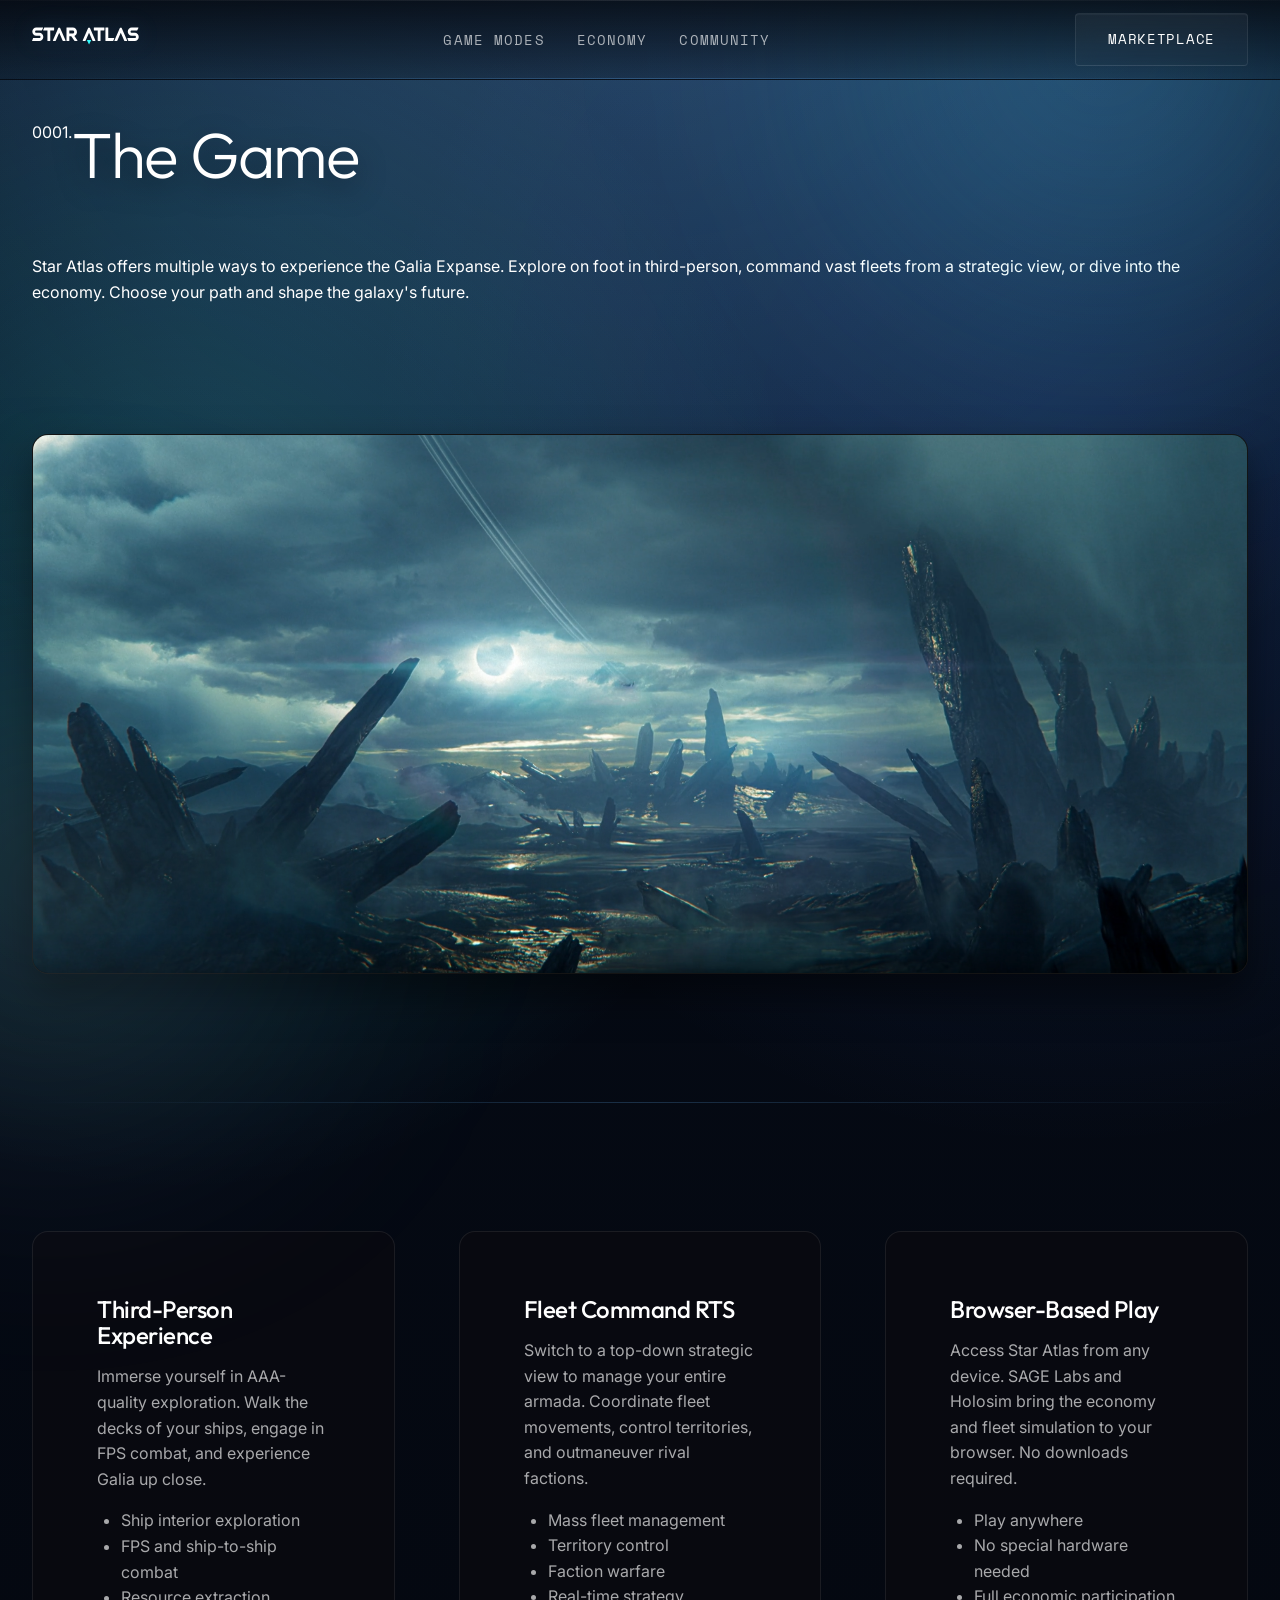
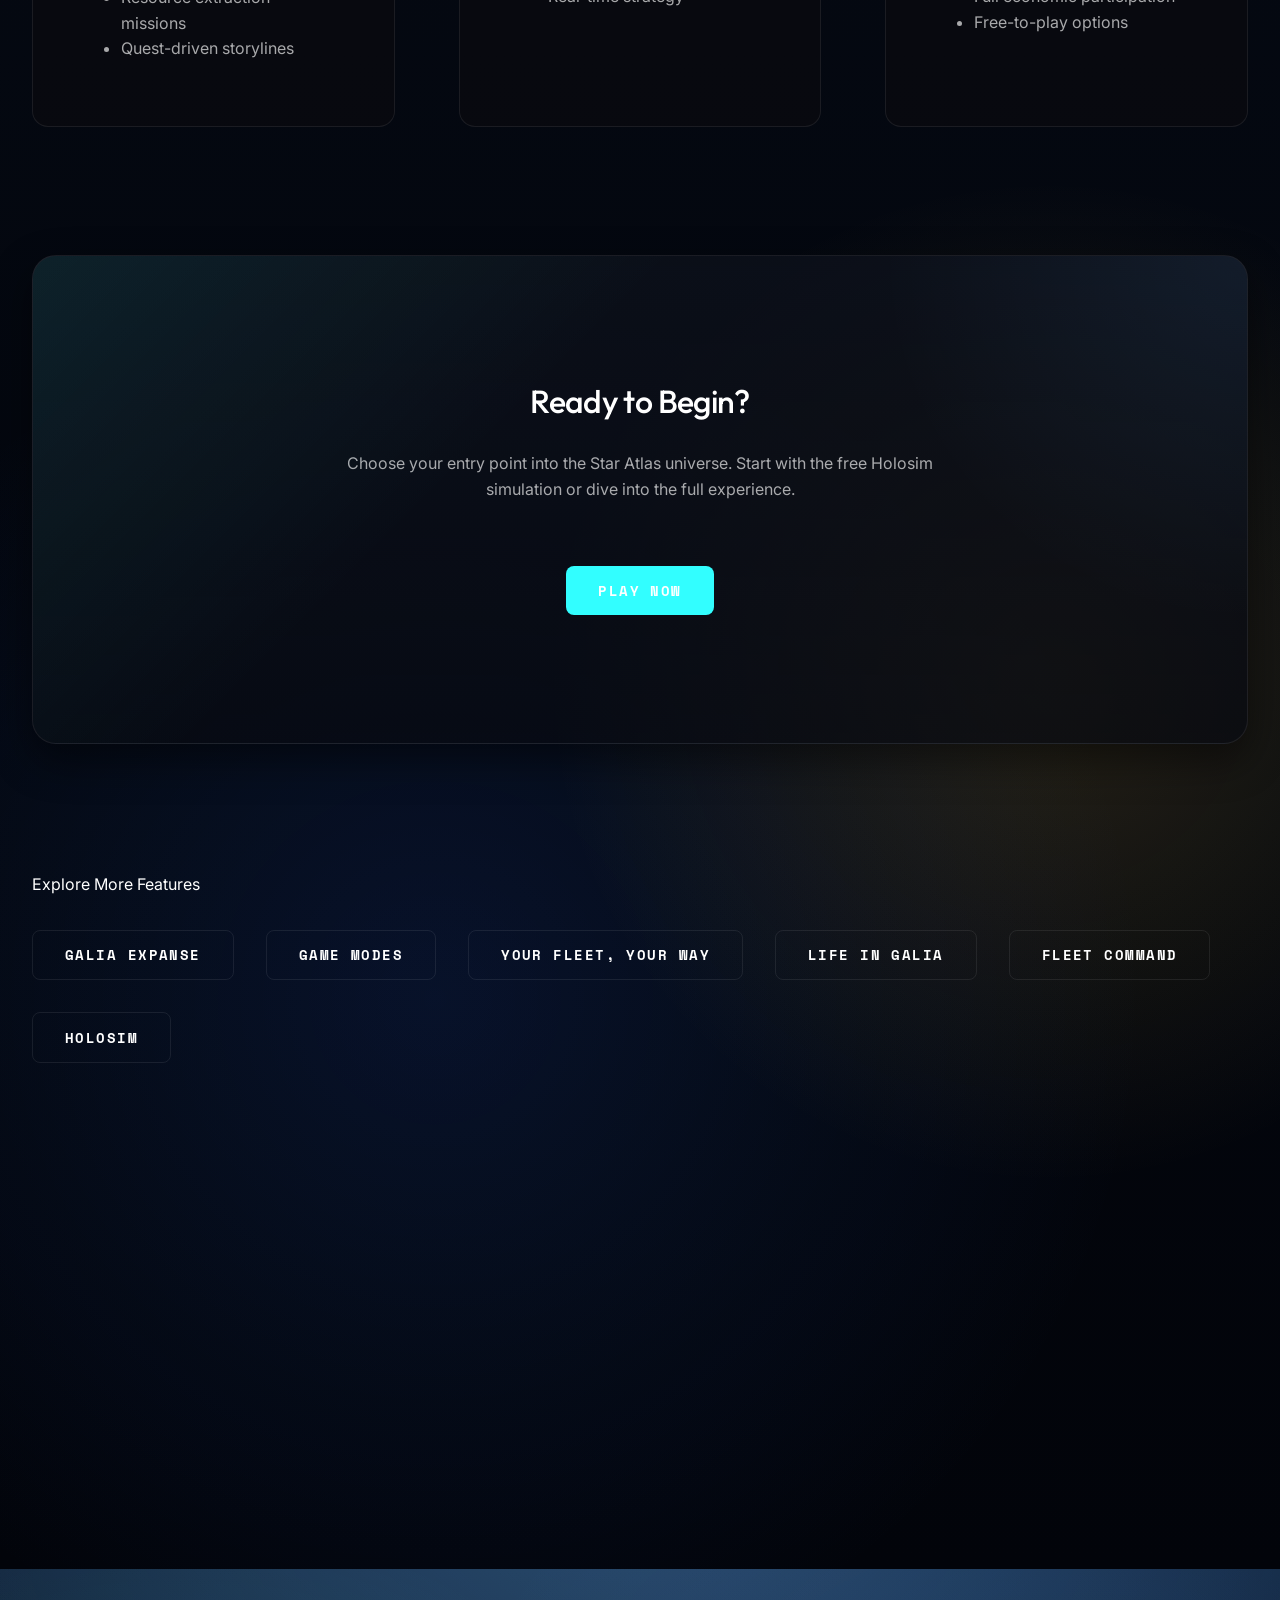
==== commit be376264: "do not merge, just testing" ====
--- a/game/index.html
+++ b/game/index.html
@@ -1,313 +1,193 @@
 <!DOCTYPE html>
 <html lang="en">
 <head>
-    <meta charset="UTF-8">
-    <meta name="viewport" content="width=device-width, initial-scale=1.0">
-    <title>Game Overview | Star Atlas</title>
-    <meta name="description" content="Star Atlas brings together cinematic exploration, strategic fleet command, and browser-native progression in one premium sci-fi universe.">
-    <meta name="keywords" content="Star Atlas, sci-fi game, space strategy, player driven economy, MMO, fleet command, browser game, marketplace">
-    <meta name="robots" content="index,follow">
-    <meta name="theme-color" content="#04060c">
-    <meta name="author" content="ATMTA, Inc.">
-    <link rel="canonical" href="https://staratlas.com/game/">
-    <link rel="icon" type="image/png" href="../Icon.png">
-    <link rel="apple-touch-icon" href="../Icon.png">
-    <meta property="og:type" content="website">
-    <meta property="og:site_name" content="Star Atlas">
-    <meta property="og:title" content="Game Overview | Star Atlas">
-    <meta property="og:description" content="Star Atlas brings together cinematic exploration, strategic fleet command, and browser-native progression in one premium sci-fi universe.">
-    <meta property="og:url" content="https://staratlas.com/game/">
-    <meta property="og:image" content="https://staratlas.com/Icon.png">
-    <meta property="og:locale" content="en_US">
-    <meta name="twitter:card" content="summary_large_image">
-    <meta name="twitter:site" content="@staratlas">
-    <meta name="twitter:title" content="Game Overview | Star Atlas">
-    <meta name="twitter:description" content="Star Atlas brings together cinematic exploration, strategic fleet command, and browser-native progression in one premium sci-fi universe.">
-    <meta name="twitter:image" content="https://staratlas.com/Icon.png">
-    <link rel="stylesheet" href="../styles.css">
-    <script type="application/ld+json">{"@context":"https://schema.org","@type":"WebPage","name":"Game Overview | Star Atlas","url":"https://staratlas.com/game/","description":"Star Atlas brings together cinematic exploration, strategic fleet command, and browser-native progression in one premium sci-fi universe.","isPartOf":{"@type":"WebSite","name":"Star Atlas","url":"https://staratlas.com"}}</script>
+  <meta charset="UTF-8">
+  <meta name="viewport" content="width=device-width, initial-scale=1.0">
+  <title>Game Overview | Star Atlas</title>
+  <meta name="description" content="Explore Star Atlas AAA space exploration MMO across immersive third-person adventure, strategic fleet command, and browser-based gameplay modes." />
+  <meta name="keywords" content="Star Atlas, AAA MMO, space exploration, space game, MMO, blockchain game, play to earn, Solana, Galia, fleet command, sci-fi MMO" />
+  <meta name="robots" content="index,follow" />
+  <meta name="theme-color" content="#000000" />
+  <meta name="author" content="ATMTA, Inc." />
+  <link rel="canonical" href="https://staratlas.com/game/" />
+
+  <meta property="og:type" content="website" />
+  <meta property="og:site_name" content="Star Atlas" />
+  <meta property="og:title" content="Game Overview | Star Atlas" />
+  <meta property="og:description" content="Explore Star Atlas AAA space exploration MMO across immersive third-person adventure, strategic fleet command, and browser-based gameplay modes." />
+  <meta property="og:url" content="https://staratlas.com/game/" />
+  <meta property="og:image" content="https://staratlas.com/Icon.png" />
+  <meta property="og:locale" content="en_US" />
+
+  <meta name="twitter:card" content="summary_large_image" />
+  <meta name="twitter:site" content="@staratlas" />
+  <meta name="twitter:title" content="Game Overview | Star Atlas" />
+  <meta name="twitter:description" content="Explore Star Atlas AAA space exploration MMO across immersive third-person adventure, strategic fleet command, and browser-based gameplay modes." />
+  <meta name="twitter:image" content="https://staratlas.com/Icon.png" />
+
+  <link rel="icon" type="image/png" href="../Icon.png">
+  <link rel="apple-touch-icon" href="../Icon.png">
+  <link rel="preconnect" href="https://fonts.googleapis.com">
+  <link rel="preconnect" href="https://fonts.gstatic.com" crossorigin>
+  <link href="https://fonts.googleapis.com/css2?family=Space+Mono:wght@400;700&family=Orbitron:wght@400;500;600;700&display=swap" rel="stylesheet">
+  <link rel="stylesheet" href="../styles.css">
+
+  <script type="application/ld+json">{"@context":"https://schema.org","@type":"WebPage","name":"Game Overview | Star Atlas","url":"https://staratlas.com/game/","description":"Explore Star Atlas AAA space exploration MMO across immersive third-person adventure, strategic fleet command, and browser-based gameplay modes.","isPartOf":{"@type":"WebSite","name":"Star Atlas","url":"https://staratlas.com"}}</script>
 </head>
-<body class="template-game-hub">
-    <a class="skip-link" href="#main-content">Skip to content</a>
-    
-    <div class="site-background" aria-hidden="true">
-        <div class="site-grid"></div>
-        <div class="site-noise"></div>
-        <div class="site-glow site-glow--one"></div>
-        <div class="site-glow site-glow--two"></div>
-        <div class="site-glow site-glow--three"></div>
+<body>
+  <div class="loading-bar" id="loadingBar"></div>
+  <div class="grid-container">
+    <div class="grid-layer dots"></div>
+    <div class="grid-layer grid"></div>
+    <div class="grid-layer accent"></div>
+  </div>
+  <div class="mouse-spotlight"></div>
+  <div class="glow-container">
+    <div class="glow"></div>
+    <div class="glow"></div>
+    <div class="glow"></div>
+  </div>
+
+    <nav class="nav-shell">
+    <div class="nav-container">
+      <a href="../index.html" class="nav-logo">
+        <img src="../Logo.svg" alt="Star Atlas">
+      </a>
+      <ul class="nav-links">
+        <li><a href="../#game" class="nav-link">Game Modes</a></li>
+        <li><a href="../#economy" class="nav-link">Economy</a></li>
+        <li><a href="../#community" class="nav-link">Community</a></li>
+      </ul>
+      <a href="https://play.staratlas.com/market/" target="_blank" class="btn btn-secondary">Marketplace</a>
     </div>
-    
-    <header class="site-header" data-header>
-        <div class="container nav-shell">
-            <a class="brand" href="../index.html" aria-label="Star Atlas home">
-                <img src="../Logo.svg" alt="Star Atlas">
-            </a>
-            <button class="nav-toggle" type="button" aria-expanded="false" aria-controls="site-nav" data-nav-toggle>Menu</button>
-            <nav class="site-nav" id="site-nav" data-nav>
-                <div class="nav-links"><a class="nav-link" href="../game/" aria-current="page">Game</a><a class="nav-link" href="../game/life-in-galia/">Universe</a><a class="nav-link" href="../economy/">Economy</a><a class="nav-link" href="../newsroom/">Updates</a><a class="nav-link" href="../contact/">Support</a></div>
-                <div class="nav-actions">
-                    <a class="button button-secondary" href="https://play.staratlas.com/" target="_blank" rel="noopener noreferrer"><span class="button-tag">External</span><span>Launch Experience</span></a>
-                </div>
-            </nav>
+  </nav>
+
+  <main class="feature-page container" style="padding-top: 120px;">
+    <section class="game-section">
+      <div class="section-header" style="opacity:1;">
+        <div style="display:flex; align-items:stretch;">
+          <span class="section-number">0001.</span>
+          <h1 class="section-title">The Game</h1>
         </div>
-    </header>
-    <main id="main-content" class="page-main">
-        <section class="page-section page-hero">
-            <div class="container page-hero-grid">
-                <div class="page-hero-copy" data-reveal>
-                    <p class="eyebrow">Game overview</p>
-                    <h1 class="display-title page-display">One universe. Multiple ways to enter it.</h1>
-                    <p class="hero-lede">Star Atlas is strongest when it is framed as a layered product. Start with the browser experience, move into strategy and ownership loops, and then expand into the most cinematic gameplay surfaces.</p>
-                    <div class="hero-actions">
-                        <a class="button button-primary" href="https://play.staratlas.com/" target="_blank" rel="noopener noreferrer"><span class="button-tag">External</span><span>Launch browser experience</span></a>
-                        <a class="button button-secondary" href="../index.html#showcase"><span>Explore the showcase</span></a>
-                    </div>
-                    
-        <div class="stat-grid" data-reveal style="--reveal-delay: 120ms;">
-            
-                        <div class="stat-chip">
-                            <strong>3</strong>
-                            <span>Core entry paths</span>
-                        </div>
-                        <div class="stat-chip">
-                            <strong>Browser</strong>
-                            <span>First-touch launch</span>
-                        </div>
-                        <div class="stat-chip">
-                            <strong>Live</strong>
-                            <span>Economy access</span>
-                        </div>
+      </div>
+      
+      <p class="page-intro section-subtitle">Star Atlas offers multiple ways to experience the Galia Expanse. Explore on foot in third-person, command vast fleets from a strategic view, or dive into the economy. Choose your path and shape the galaxy&#039;s future.</p>
+      
+      
+    <div class="video-container">
+      <video controls playsinline preload="metadata" poster="../src/GAME section/3rd Person Experience/Thumbnails in carousel/Slide_1_ImageThumbnail.png">
+        <source src="../src/herosection_loop_7-21-hb3.mp4" type="video/mp4">
+        Your browser does not support the video tag.
+      </video>
+    </div>
+  
+      
+      <div class="page-content">
+        
+        
+        
+        
+        <div class="section-divider"></div>
+        
+        
+    <div class="feature-grid">
+      
+        <div class="feature-card">
+          <h3>Third-Person Experience</h3>
+          <p>Immerse yourself in AAA-quality exploration. Walk the decks of your ships, engage in FPS combat, and experience Galia up close.</p>
+          
+            <ul>
+              <li>Ship interior exploration</li><li>FPS and ship-to-ship combat</li><li>Resource extraction missions</li><li>Quest-driven storylines</li>
+            </ul>
+          
         </div>
-                    <div class="utility-line"><strong>Status</strong><span>Playable browser systems and marketplace access are live today. Higher-fidelity gameplay surfaces continue to expand.</span></div>
-                </div>
-                <div class="hero-media">
-                    <div data-reveal style="--reveal-delay: 120ms;">
-    <div class="media-frame page-media-frame">
-        <div class="media-badge">Universe preview</div>
-        <video data-ambient-video autoplay muted loop playsinline preload="metadata" poster="../src/GAME section/3rd Person Experience/Thumbnails in carousel/Slide_1_ImageThumbnail.png" aria-label="Star Atlas universe preview">
-            <source src="../src/herosection_loop_7-21-hb3.mp4" type="video/mp4">
-        </video>
-        <p class="media-caption">A calmer first impression: one visual anchor, one product story, one next step.</p>
-    </div></div>
-                    
-        <aside class="page-hero-panel" data-reveal style="--reveal-delay: 180ms;">
-            <p class="card-kicker">Why this shell works</p>
-            <h2 class="card-title">The homepage now points visitors toward action, not confusion.</h2>
-            <p class="hero-panel-copy">The new model puts the browser experience first, labels external destinations clearly, and keeps the deeper systems available without overwhelming the first impression.</p>
-            
-        <ul class="bullet-list">
-            <li>One hero story instead of multiple competing asks</li><li>Gameplay, economy, and status language separated by intent</li><li>Supporting pages designed as premium follow-through, not clutter</li>
-        </ul>
-        </aside>
-                </div>
-            </div>
-        </section>
+      
+        <div class="feature-card">
+          <h3>Fleet Command RTS</h3>
+          <p>Switch to a top-down strategic view to manage your entire armada. Coordinate fleet movements, control territories, and outmaneuver rival factions.</p>
+          
+            <ul>
+              <li>Mass fleet management</li><li>Territory control</li><li>Faction warfare</li><li>Real-time strategy</li>
+            </ul>
+          
+        </div>
+      
+        <div class="feature-card">
+          <h3>Browser-Based Play</h3>
+          <p>Access Star Atlas from any device. SAGE Labs and Holosim bring the economy and fleet simulation to your browser. No downloads required.</p>
+          
+            <ul>
+              <li>Play anywhere</li><li>No special hardware needed</li><li>Full economic participation</li><li>Free-to-play options</li>
+            </ul>
+          
+        </div>
+      
+    </div>
+  
         
-    <section class="page-section">
-        <div class="container">
-            
-        <div class="section-heading" data-reveal>
-            <p class="eyebrow">At a glance</p>
-            <h2 class="section-title">A simpler product frame for new visitors.</h2>
-            <p class="section-copy">The marketing site now supports a single conversion path first, then reveals the rest of the universe with better hierarchy.</p>
+        
+        
+        
+    <div class="cta-block">
+      <h3>Ready to Begin?</h3>
+      <p>Choose your entry point into the Star Atlas universe. Start with the free Holosim simulation or dive into the full experience.</p>
+      <a href="https://play.staratlas.com" target="_blank" rel="noopener noreferrer" class="download-btn"><span>Play Now</span></a>
+    </div>
+  
+      </div>
+      
+      
+    <div class="related-section">
+      <p class="section-subtitle" style="margin-top: 2rem;">Explore More Features</p>
+      <div class="related-links">
+        <a class="secondary-btn" href="../game/galia/">Galia Expanse</a><a class="secondary-btn" href="../game/game-modes/">Game Modes</a><a class="secondary-btn" href="../game/your-fleet-your-way/">Your Fleet, Your Way</a><a class="secondary-btn" href="../game/life-in-galia/">Life in Galia</a><a class="secondary-btn" href="../game/fleet-command/">Fleet Command</a><a class="secondary-btn" href="../game/holosim/">Holosim</a>
+      </div>
+    </div>
+  
+    </section>
+  </main>
+
+    <footer class="footer reveal">
+    <div class="container">
+      <div class="footer-grid">
+        <div class="footer-brand">
+          <img src="../Logo.svg" alt="Star Atlas" width="120">
+          <p>Star Atlas is a next-gen gaming metaverse emerging from the confluence of state-of-the-art blockchain, real-time graphics, and multiplayer video game technologies.</p>
         </div>
-            <div class="metric-grid columns-4">
-                <article class="metric-card" data-reveal style="--reveal-delay: 0ms;">
-                    <p class="metric-value">Browser first</p>
-                    <p class="metric-label">Immediate start</p>
-                    <p class="metric-detail">New visitors can enter the ecosystem without a download wall.</p>
-                </article>
-                <article class="metric-card" data-reveal style="--reveal-delay: 80ms;">
-                    <p class="metric-value">Cinematic</p>
-                    <p class="metric-label">High-fidelity ambition</p>
-                    <p class="metric-detail">The world still leads with scale, spectacle, and sci-fi immersion.</p>
-                </article>
-                <article class="metric-card" data-reveal style="--reveal-delay: 160ms;">
-                    <p class="metric-value">Strategic</p>
-                    <p class="metric-label">Command depth</p>
-                    <p class="metric-detail">Fleet-level play sits beside cockpit and on-foot experiences.</p>
-                </article>
-                <article class="metric-card" data-reveal style="--reveal-delay: 240ms;">
-                    <p class="metric-value">Player-driven</p>
-                    <p class="metric-label">Economy layer</p>
-                    <p class="metric-detail">Markets, rentals, production loops, and ownership shape long-term stakes.</p>
-                </article></div>
+        <div class="footer-column">
+          <h4 class="footer-heading">Community</h4>
+          <ul class="footer-links">
+            <li><a href="#">X / Twitter</a></li>
+            <li><a href="#">Discord</a></li>
+            <li><a href="#">YouTube</a></li>
+          </ul>
         </div>
-    </section>
-    <section class="page-section">
-        <div class="container">
-            
-        <div class="section-heading" data-reveal>
-            <p class="eyebrow">Choose your route</p>
-            <h2 class="section-title">Three entry points, each with a clear role.</h2>
-            <p class="section-copy">Instead of making every visitor decipher everything at once, the site now explains the universe through distinct modes of engagement.</p>
+        <div class="footer-column">
+          <h4 class="footer-heading">Support</h4>
+          <ul class="footer-links">
+            <li><a href="#">Help Center</a></li>
+            <li><a href="#">Contact Us</a></li>
+          </ul>
         </div>
-            <div class="card-grid columns-3">
-                <article class="surface-card" data-reveal style="--reveal-delay: 0ms;">
-                    <div class="card-content">
-                        <p class="card-kicker">Immersive play</p>
-                        <h3 class="card-title">Explore the Galia Expanse</h3>
-                        <p class="card-copy">See the frontier up close through cinematic traversal, combat pressure, and faction conflict.</p>
-                        
-                        
-        <ul class="bullet-list">
-            <li>Third-person perspective and world scale</li><li>Resource pressure and contested territory</li><li>The strongest expression of the universe fantasy</li>
-        </ul>
-                        <a class="button button-ghost" href="../game/galia/"><span>See Galia</span></a>
-                    </div>
-                </article>
-                <article class="surface-card" data-reveal style="--reveal-delay: 80ms;">
-                    <div class="card-content">
-                        <p class="card-kicker">Command layer</p>
-                        <h3 class="card-title">Move up to fleet command</h3>
-                        <p class="card-copy">Zoom out from the pilot seat and think like an admiral, operator, or faction strategist.</p>
-                        
-                        
-        <ul class="bullet-list">
-            <li>Territory, logistics, and positioning</li><li>Higher-order decisions with persistent stakes</li><li>Designed for scale, coordination, and rivalry</li>
-        </ul>
-                        <a class="button button-ghost" href="../game/fleet-command/"><span>View Fleet Command</span></a>
-                    </div>
-                </article>
-                <article class="surface-card" data-reveal style="--reveal-delay: 160ms;">
-                    <div class="card-content">
-                        <p class="card-kicker">Browser access</p>
-                        <h3 class="card-title">Start with Holosim and SAGE Labs</h3>
-                        <p class="card-copy">Launch directly into browser-native systems that introduce economy, ships, and strategic ownership with less friction.</p>
-                        
-                        
-        <ul class="bullet-list">
-            <li>Fastest path into the product</li><li>Good for first-time experimentation</li><li>Bridges into deeper market and progression loops</li>
-        </ul>
-                        <a class="button button-ghost" href="../game/holosim/"><span>Open browser paths</span></a>
-                    </div>
-                </article></div>
+        <div class="footer-column">
+          <h4 class="footer-heading">Company</h4>
+          <ul class="footer-links">
+            <li><a href="#">Careers</a></li>
+            <li><a href="#">Press Kit</a></li>
+          </ul>
         </div>
-    </section>
-    <section class="page-section">
-        <div class="container">
-            
-        <div class="section-heading" data-reveal>
-            <p class="eyebrow">Go deeper</p>
-            <h2 class="section-title">Follow the parts of the universe that matter to you.</h2>
-            <p class="section-copy">The supporting pages are now organized by player intent instead of a flat list of destinations.</p>
+      </div>
+      
+      <div class="footer-bottom">
+        <p>© 2625 Star Atlas. All rights reserved.</p>
+        <div style="display: flex; gap: 1rem;">
+          <a href="#">Terms</a>
+          <a href="#">Privacy</a>
         </div>
-            <div class="card-grid columns-4">
-                <article class="surface-card" data-reveal style="--reveal-delay: 0ms;">
-                    <div class="card-content">
-                        <p class="card-kicker">Modes</p>
-                        <h3 class="card-title">Game modes</h3>
-                        <p class="card-copy">Combat, traversal, PvE, and competitive loops framed as a single gameplay family.</p>
-                        
-                        
-                        <a class="button button-ghost" href="../game/game-modes/"><span>View modes</span></a>
-                    </div>
-                </article>
-                <article class="surface-card" data-reveal style="--reveal-delay: 80ms;">
-                    <div class="card-content">
-                        <p class="card-kicker">Ownership</p>
-                        <h3 class="card-title">Your fleet, your way</h3>
-                        <p class="card-copy">Ships are more than cosmetics. They are homes, tools, status, and economic leverage.</p>
-                        
-                        
-                        <a class="button button-ghost" href="../game/your-fleet-your-way/"><span>View fleet systems</span></a>
-                    </div>
-                </article>
-                <article class="surface-card" data-reveal style="--reveal-delay: 160ms;">
-                    <div class="card-content">
-                        <p class="card-kicker">Lore</p>
-                        <h3 class="card-title">Life in Galia</h3>
-                        <p class="card-copy">Understand the factions, species, and political texture that give the universe character.</p>
-                        
-                        
-                        <a class="button button-ghost" href="../game/life-in-galia/"><span>View the universe</span></a>
-                    </div>
-                </article>
-                <article class="surface-card" data-reveal style="--reveal-delay: 240ms;">
-                    <div class="card-content">
-                        <p class="card-kicker">Economy</p>
-                        <h3 class="card-title">SAGE Labs</h3>
-                        <p class="card-copy">Step into production, movement, and industrial loops that make ownership meaningful.</p>
-                        
-                        
-                        <a class="button button-ghost" href="../game/sage-labs/"><span>View SAGE Labs</span></a>
-                    </div>
-                </article></div>
-        </div>
-    </section>
-    <section class="page-section">
-        <div class="container">
-            
-        <div class="section-heading" data-reveal>
-            <p class="eyebrow">Common questions</p>
-            <h2 class="section-title">What new visitors need to understand fast.</h2>
-            
-        </div>
-            <div class="disclosure-list">
-                <details class="disclosure" data-reveal style="--reveal-delay: 0ms;">
-                    <summary>What is the first thing someone should do on this site?</summary>
-                    <div class="disclosure-body">Launch the browser experience. It creates immediate engagement without forcing a first-time visitor to decode every system first.</div>
-                </details>
-                <details class="disclosure" data-reveal style="--reveal-delay: 70ms;">
-                    <summary>Is Star Atlas one game or several separate products?</summary>
-                    <div class="disclosure-body">It is one universe with multiple surfaces. The site now presents those surfaces as connected entry points rather than disconnected destinations.</div>
-                </details>
-                <details class="disclosure" data-reveal style="--reveal-delay: 140ms;">
-                    <summary>Why keep the marketing shell restrained?</summary>
-                    <div class="disclosure-body">Because premium means confidence. The redesign uses fewer, stronger moments so the ambition reads as deliberate instead of noisy.</div>
-                </details></div>
-        </div>
-    </section>
-        
-    <section class="page-section">
-        <div class="container">
-            <div class="surface-card cta-banner" data-reveal>
-                <div>
-                    <p class="eyebrow">Next step</p>
-                    <h2 class="section-title">Enter Star Atlas with the clearest path first.</h2>
-                    <p class="section-copy">Launch the browser experience now or continue into the cinematic and strategic layers with more context.</p>
-                </div>
-                <div class="cta-banner-actions">
-                    <a class="button button-primary" href="https://play.staratlas.com/" target="_blank" rel="noopener noreferrer"><span class="button-tag">External</span><span>Launch browser experience</span></a>
-                    <a class="button button-secondary" href="../index.html#paths"><span>Explore the homepage</span></a>
-                </div>
-            </div>
-        </div>
-    </section>
-    </main>
-    
-    <footer class="site-footer">
-        <div class="container">
-            <div class="surface-card footer-shell">
-                <div class="footer-grid">
-                    <div class="footer-brand">
-                        <a class="brand" href="../index.html" aria-label="Star Atlas home">
-                            <img src="../Logo.svg" alt="Star Atlas">
-                        </a>
-                        <p class="footer-description">A premium sci-fi product experience built to clarify the universe, elevate trust, and guide new visitors into the strongest entry point first.</p>
-                    </div>
-                    
-                <div class="footer-links">
-                    <p class="footer-label">Explore</p>
-                    <a href="../game/">Game Overview</a><a href="../game/life-in-galia/">Universe</a><a href="../economy/">Economy</a><a href="../roadmap/">Roadmap</a>
-                </div>
-                <div class="footer-links">
-                    <p class="footer-label">Updates</p>
-                    <a href="../newsroom/">Newsroom</a><a href="https://discord.gg/staratlas" target="_blank" rel="noopener noreferrer">Discord</a><a href="https://x.com/staratlas" target="_blank" rel="noopener noreferrer">X</a><a href="https://www.youtube.com/channel/UCt-y8Npwje5KDG5MSZ0a9Jw" target="_blank" rel="noopener noreferrer">YouTube</a>
-                </div>
-                <div class="footer-links">
-                    <p class="footer-label">Support</p>
-                    <a href="../contact/">Contact</a><a href="../company/">Company</a><a href="https://support.staratlas.com/" target="_blank" rel="noopener noreferrer">Help Center</a><a href="https://play.staratlas.com/market/" target="_blank" rel="noopener noreferrer">Marketplace</a>
-                </div>
-                </div>
-                <div class="footer-meta">
-                    <span>2026 Star Atlas. All rights reserved.</span>
-                    <span>Marketing shell redesigned for clarity, restraint, and cinematic scale.</span>
-                </div>
-            </div>
-        </div>
-    </footer>
-    <script src="../src/main.js" defer></script>
+      </div>
+    </div>
+  </footer>
+
+  <script src="../src/main.js" defer></script>
 </body>
 </html>
--- a/styles.css
+++ b/styles.css
@@ -1,89 +1,831 @@
-@import url('https://fonts.googleapis.com/css2?family=Outfit:wght@300;400;500;600;700;800&family=Space+Grotesk:wght@400;500;600;700&display=swap');
+/* STAR ATLAS - PREMIUM REDESIGN - DESIGN SYSTEM */
+
+@import url('https://fonts.googleapis.com/css2?family=Inter:wght@300;400;500;600&family=Outfit:wght@300;400;500;700&family=Space+Mono:ital,wght@0,400;0,700;1,400&display=swap');
 
 :root {
-    --bg: #02040a;
-    --bg-elevated: rgba(8, 11, 18, 0.88);
-    --surface: rgba(12, 16, 26, 0.65);
-    --surface-strong: rgba(18, 24, 38, 0.85);
-    --surface-border: rgba(131, 161, 255, 0.12);
-    --surface-border-strong: rgba(122, 198, 255, 0.28);
-    --text: #ffffff;
-    --text-soft: rgba(240, 245, 255, 0.88);
-    --text-muted: rgba(200, 212, 240, 0.70);
-    --text-dim: rgba(170, 185, 215, 0.50);
-    --accent: #65a3ff;
-    --accent-strong: #33d6ff;
-    --accent-warm: #f3a855;
-    --accent-danger: #fc5c7d;
-    --glow-cool: rgba(77, 155, 255, 0.35);
-    --glow-warm: rgba(243, 168, 85, 0.25);
-    --shadow-lg: 0 42px 110px rgba(0, 0, 0, 0.65);
-    --shadow-md: 0 24px 52px rgba(0, 0, 0, 0.55);
-    --radius-xl: 40px;
-    --radius-lg: 28px;
-    --radius-md: 20px;
-    --radius-sm: 9999px;
-    --max-width: 1220px;
-    --content-width: 760px;
-    --header-height: 88px;
-    --ease-standard: cubic-bezier(0.2, 0.65, 0.2, 1);
-    --pointer-x: 0;
-    --pointer-y: 0;
-}
-
-*,
-*::before,
-*::after {
+    /* Colors */
+    --bg-dark: #030408;
+    --bg-surface: #0a0b10;
+    --bg-surface-glass: rgba(10, 11, 16, 0.65);
+    --bg-surface-glass-hover: rgba(15, 17, 24, 0.85);
+
+    --text-primary: #ffffff;
+    --text-secondary: rgba(255, 255, 255, 0.65);
+    --text-tertiary: rgba(255, 255, 255, 0.4);
+
+    --accent-cyan: #32feff;
+    --accent-cyan-hover: #5affff;
+    --accent-cyan-glow: rgba(50, 254, 255, 0.25);
+    --accent-cyan-glow-strong: rgba(50, 254, 255, 0.5);
+
+    --accent-gold: #f2c94c;
+    --accent-danger: #ff4757;
+    --accent-success: #2ed573;
+
+    --border-light: rgba(255, 255, 255, 0.08);
+    --border-focus: rgba(50, 254, 255, 0.4);
+
+    /* Typography */
+    --font-sans: 'Inter', sans-serif;
+    --font-display: 'Outfit', sans-serif;
+    --font-mono: 'Space Mono', monospace;
+
+    /* Spacing */
+    --spacing-2xs: 0.25rem;
+    --spacing-xs: 0.5rem;
+    --spacing-sm: 1rem;
+    --spacing-md: 2rem;
+    --spacing-lg: 4rem;
+    --spacing-xl: 8rem;
+    --spacing-2xl: 12rem;
+
+    /* Layout */
+    --container-width: 1400px;
+    --container-padding: 2rem;
+    --nav-height: 80px;
+
+    /* Effects */
+    --transition-fast: 0.2s cubic-bezier(0.16, 1, 0.3, 1);
+    --transition-smooth: 0.4s cubic-bezier(0.16, 1, 0.3, 1);
+    --transition-slow: 0.8s cubic-bezier(0.16, 1, 0.3, 1);
+
+    --radius-sm: 4px;
+    --radius-md: 8px;
+    --radius-lg: 16px;
+    --radius-xl: 24px;
+    --radius-full: 9999px;
+
+    --shadow-sm: 0 4px 12px rgba(0, 0, 0, 0.4);
+    --shadow-lg: 0 12px 32px rgba(0, 0, 0, 0.6);
+    --shadow-glow: 0 0 24px var(--accent-cyan-glow);
+    --shadow-glow-strong: 0 0 32px var(--accent-cyan-glow-strong);
+}
+
+/* Base Styles */
+* {
+    margin: 0;
+    padding: 0;
     box-sizing: border-box;
 }
 
+::selection {
+    background: var(--accent-cyan);
+    color: var(--bg-dark);
+}
+
 html {
+    font-size: 16px;
     scroll-behavior: smooth;
 }
 
 body {
-    margin: 0;
-    min-height: 100vh;
-    font-family: 'Outfit', 'Segoe UI', system-ui, sans-serif;
-    color: var(--text);
-    background:
-        radial-gradient(circle at top, rgba(35, 65, 125, 0.35), transparent 45%),
-        radial-gradient(circle at 15% 15%, rgba(65, 150, 255, 0.18), transparent 35%),
-        radial-gradient(circle at 85% 85%, rgba(243, 168, 85, 0.15), transparent 35%),
-        linear-gradient(180deg, #02040a 0%, #03050c 36%, #010206 100%);
+    background-color: var(--bg-dark);
+    color: var(--text-primary);
+    font-family: var(--font-sans);
+    font-weight: 400;
     line-height: 1.6;
     overflow-x: hidden;
-}
-
-body.nav-open {
-    overflow: hidden;
-}
-
-img,
-video {
-    display: block;
-    max-width: 100%;
+    -webkit-font-smoothing: antialiased;
+    -moz-osx-font-smoothing: grayscale;
 }
 
 a {
     color: inherit;
     text-decoration: none;
-}
-
-button,
-input,
-textarea,
-select {
-    font: inherit;
-}
-
-::selection {
-    color: #04060c;
-    background: var(--accent-strong);
-}
-
-.visually-hidden,
-.skip-link:not(:focus) {
+    transition: color var(--transition-fast);
+}
+
+/* Typography Classes */
+h1,
+h2,
+h3,
+h4,
+h5,
+h6 {
+    font-family: var(--font-display);
+    font-weight: 500;
+    line-height: 1.1;
+    letter-spacing: -0.02em;
+}
+
+.text-mono {
+    font-family: var(--font-mono);
+    text-transform: uppercase;
+    letter-spacing: 0.05em;
+}
+
+/* Layout Containers */
+.container {
+    max-width: var(--container-width);
+    margin: 0 auto;
+    padding: 0 var(--container-padding);
+}
+
+.section {
+    padding: var(--spacing-2xl) 0;
+    position: relative;
+    z-index: 2;
+}
+
+.section-header {
+    margin-bottom: var(--spacing-lg);
+    display: flex;
+    flex-direction: column;
+    gap: var(--spacing-sm);
+}
+
+.section-eyebrow {
+    color: var(--accent-cyan);
+    font-size: 0.875rem;
+    font-weight: 600;
+}
+
+.section-title {
+    font-size: clamp(2.5rem, 5vw, 4rem);
+    font-weight: 300;
+}
+
+/* Background Effects */
+.bg-grid {
+    position: fixed;
+    top: 0;
+    left: 0;
+    width: 100vw;
+    height: 100vh;
+    z-index: 0;
+    pointer-events: none;
+    background-image:
+        linear-gradient(to right, rgba(255, 255, 255, 0.03) 1px, transparent 1px),
+        linear-gradient(to bottom, rgba(255, 255, 255, 0.03) 1px, transparent 1px);
+    background-size: 60px 60px;
+    mask-image: radial-gradient(circle at center, black 30%, transparent 80%);
+}
+
+.bg-glow {
+    position: fixed;
+    width: 600px;
+    height: 600px;
+    background: radial-gradient(circle, var(--accent-cyan-glow) 0%, transparent 70%);
+    border-radius: 50%;
+    pointer-events: none;
+    z-index: 1;
+    filter: blur(60px);
+    transform: translate(-50%, -50%);
+    transition: left 0.5s ease-out, top 0.5s ease-out;
+}
+
+/* Navigation */
+.nav-shell {
+    position: fixed;
+    top: 0;
+    width: 100%;
+    height: var(--nav-height);
+    z-index: 100;
+    display: flex;
+    align-items: center;
+    transition: var(--transition-smooth);
+    border-bottom: 1px solid transparent;
+}
+
+.nav-shell.scrolled {
+    background: var(--bg-surface-glass);
+    backdrop-filter: blur(20px);
+    -webkit-backdrop-filter: blur(20px);
+    border-bottom-color: var(--border-light);
+}
+
+.nav-container {
+    width: 100%;
+    max-width: var(--container-width);
+    margin: 0 auto;
+    padding: 0 var(--container-padding);
+    display: flex;
+    justify-content: space-between;
+    align-items: center;
+}
+
+.nav-logo img {
+    height: 32px;
+    width: auto;
+    transition: var(--transition-fast);
+}
+
+.nav-logo:hover img {
+    opacity: 0.8;
+    filter: drop-shadow(0 0 10px var(--accent-cyan-glow));
+}
+
+.nav-links {
+    display: flex;
+    gap: var(--spacing-md);
+    list-style: none;
+}
+
+.nav-link {
+    font-family: var(--font-mono);
+    font-size: 0.875rem;
+    color: var(--text-secondary);
+    text-transform: uppercase;
+    transition: var(--transition-fast);
+    position: relative;
+}
+
+.nav-link:hover {
+    color: var(--text-primary);
+}
+
+.nav-link::after {
+    content: '';
+    position: absolute;
+    bottom: -4px;
+    left: 0;
+    width: 0;
+    height: 1px;
+    background: var(--accent-cyan);
+    transition: var(--transition-smooth);
+}
+
+.nav-link:hover::after {
+    width: 100%;
+}
+
+/* Buttons */
+.btn {
+    display: inline-flex;
+    align-items: center;
+    justify-content: center;
+    padding: 0.875rem 2rem;
+    font-family: var(--font-mono);
+    font-size: 0.875rem;
+    text-transform: uppercase;
+    letter-spacing: 0.05em;
+    border-radius: var(--radius-sm);
+    cursor: pointer;
+    transition: var(--transition-smooth);
+    border: 1px solid transparent;
+    background: transparent;
+    color: var(--text-primary);
+    position: relative;
+    overflow: hidden;
+}
+
+.btn-primary {
+    background: var(--text-primary);
+    color: var(--bg-dark);
+    font-weight: 700;
+}
+
+.btn-primary:hover {
+    background: var(--accent-cyan);
+    box-shadow: var(--shadow-glow);
+    color: var(--bg-dark);
+    transform: translateY(-2px);
+}
+
+.btn-secondary {
+    border-color: var(--border-light);
+    background: rgba(255, 255, 255, 0.03);
+    backdrop-filter: blur(10px);
+}
+
+.btn-secondary:hover {
+    border-color: var(--accent-cyan);
+    background: rgba(50, 254, 255, 0.05);
+    color: var(--accent-cyan);
+}
+
+.btn:disabled {
+    opacity: 0.5;
+    cursor: not-allowed;
+    pointer-events: none;
+}
+
+/* Hero Section */
+.hero {
+    height: 100vh;
+    min-height: 800px;
+    position: relative;
+    display: flex;
+    align-items: center;
+    justify-content: center;
+    overflow: hidden;
+    z-index: 2;
+}
+
+.hero-video-bg {
+    position: absolute;
+    top: 0;
+    left: 0;
+    width: 100%;
+    height: 100%;
+    object-fit: cover;
+    z-index: -2;
+}
+
+.hero-overlay {
+    position: absolute;
+    top: 0;
+    left: 0;
+    width: 100%;
+    height: 100%;
+    background: linear-gradient(to bottom,
+            rgba(3, 4, 8, 0.4) 0%,
+            rgba(3, 4, 8, 0.7) 60%,
+            var(--bg-dark) 100%);
+    z-index: -1;
+}
+
+.hero-content {
+    text-align: center;
+    max-width: 900px;
+    padding: var(--spacing-md);
+    opacity: 0;
+    transform: translateY(30px);
+    animation: fadeUpIn 1.2s cubic-bezier(0.16, 1, 0.3, 1) 0.2s forwards;
+}
+
+.hero-title {
+    font-size: clamp(3rem, 8vw, 6rem);
+    font-weight: 300;
+    line-height: 1.05;
+    margin-bottom: var(--spacing-sm);
+    text-shadow: 0 10px 30px rgba(0, 0, 0, 0.8);
+}
+
+.hero-subtitle {
+    font-size: clamp(1.125rem, 2vw, 1.5rem);
+    color: var(--text-secondary);
+    font-weight: 300;
+    margin-bottom: var(--spacing-lg);
+    max-width: 600px;
+    margin-inline: auto;
+}
+
+.hero-actions {
+    display: flex;
+    flex-direction: column;
+    align-items: center;
+    gap: var(--spacing-md);
+}
+
+/* Email Capture Premium Widget */
+.email-widget {
+    background: var(--bg-surface-glass);
+    border: 1px solid var(--border-light);
+    border-radius: var(--radius-full);
+    padding: 0.5rem;
+    display: flex;
+    width: 100%;
+    max-width: 480px;
+    backdrop-filter: blur(20px);
+    transition: var(--transition-smooth);
+}
+
+.email-widget:focus-within {
+    border-color: var(--accent-cyan);
+    box-shadow: 0 0 20px var(--accent-cyan-glow);
+    background: var(--bg-surface-glass-hover);
+}
+
+.email-widget input {
+    flex: 1;
+    background: transparent;
+    border: none;
+    color: var(--text-primary);
+    font-family: var(--font-sans);
+    font-size: 1rem;
+    padding: 0 1.5rem;
+    outline: none;
+}
+
+.email-widget input::placeholder {
+    color: var(--text-tertiary);
+}
+
+.email-widget .btn {
+    padding: 0.75rem 1.5rem;
+    border-radius: var(--radius-full);
+}
+
+/* Premium Card (Glassmorphism) */
+.glass-card {
+    background: var(--bg-surface-glass);
+    border: 1px solid var(--border-light);
+    border-radius: var(--radius-lg);
+    padding: var(--spacing-lg);
+    backdrop-filter: blur(20px);
+    -webkit-backdrop-filter: blur(20px);
+    transition: var(--transition-smooth);
+    overflow: hidden;
+    position: relative;
+}
+
+.glass-card:hover {
+    border-color: rgba(255, 255, 255, 0.15);
+    transform: translateY(-4px);
+    box-shadow: var(--shadow-lg);
+}
+
+.glass-card::before {
+    content: '';
+    position: absolute;
+    top: 0;
+    left: 0;
+    width: 100%;
+    height: 1px;
+    background: linear-gradient(90deg, transparent, rgba(255, 255, 255, 0.2), transparent);
+}
+
+/* Animations */
+@keyframes fadeUpIn {
+    0% {
+        opacity: 0;
+        transform: translateY(30px);
+    }
+
+    100% {
+        opacity: 1;
+        transform: translateY(0);
+    }
+}
+
+.reveal {
+    opacity: 0;
+    transform: translateY(40px);
+    transition: opacity 0.8s ease-out, transform 0.8s ease-out;
+}
+
+.reveal.active {
+    opacity: 1;
+    transform: translateY(0);
+}
+
+/* Footer */
+.footer {
+    border-top: 1px solid var(--border-light);
+    padding: var(--spacing-xl) 0 var(--spacing-md);
+    background: var(--bg-surface);
+    position: relative;
+    z-index: 2;
+}
+
+.footer-grid {
+    display: grid;
+    grid-template-columns: 2fr 1fr 1fr 1fr;
+    gap: var(--spacing-lg);
+    margin-bottom: var(--spacing-xl);
+}
+
+.footer-brand p {
+    color: var(--text-secondary);
+    font-size: 0.875rem;
+    margin-top: var(--spacing-md);
+    max-width: 300px;
+}
+
+.footer-heading {
+    font-family: var(--font-mono);
+    font-size: 0.75rem;
+    color: var(--text-tertiary);
+    text-transform: uppercase;
+    letter-spacing: 0.1em;
+    margin-bottom: var(--spacing-md);
+}
+
+.footer-links {
+    list-style: none;
+    display: flex;
+    flex-direction: column;
+    gap: var(--spacing-sm);
+}
+
+.footer-links a {
+    color: var(--text-secondary);
+    font-size: 0.875rem;
+}
+
+.footer-links a:hover {
+    color: var(--accent-cyan);
+}
+
+.footer-bottom {
+    display: flex;
+    justify-content: space-between;
+    align-items: center;
+    padding-top: var(--spacing-md);
+    border-top: 1px solid var(--border-light);
+    color: var(--text-tertiary);
+    font-size: 0.75rem;
+}
+
+/* Forms & States */
+.error-text {
+    color: var(--accent-danger);
+    font-size: 0.875rem;
+    margin-top: 0.5rem;
+    display: none;
+}
+
+.success-text {
+    color: var(--accent-success);
+    font-size: 0.875rem;
+    margin-top: 0.5rem;
+    display: none;
+}
+
+input:focus {
+    outline: none;
+}
+
+/* Responsive */
+@media (max-width: 1024px) {
+    .footer-grid {
+        grid-template-columns: 1fr 1fr;
+    }
+}
+
+@media (max-width: 768px) {
+    .section {
+        padding: var(--spacing-xl) 0;
+    }
+
+    .nav-links {
+        display: none;
+    }
+
+    /* Hide for mobile, would need hamburger */
+    .footer-grid {
+        grid-template-columns: 1fr;
+        gap: var(--spacing-xl);
+    }
+
+    .hero-actions {
+        flex-direction: column;
+        width: 100%;
+    }
+
+    .email-widget {
+        flex-direction: column;
+        border-radius: var(--radius-md);
+        padding: 1rem;
+    }
+
+    .email-widget input {
+        padding: 0.5rem 0;
+        text-align: center;
+    }
+
+    .email-widget .btn {
+        width: 100%;
+        border-radius: var(--radius-sm);
+        margin-top: 1rem;
+    }
+}
+
+/* specific resets for IDs in JS */
+#heroMessage {
+    margin-top: 1rem;
+}
+
+.hero-message.success {
+    color: var(--accent-success);
+}
+
+.hero-message.error {
+    color: var(--accent-danger);
+}
+
+/* Game / Carousel structure stubs */
+.game-modes {
+    display: flex;
+    gap: var(--spacing-md);
+    margin-bottom: var(--spacing-lg);
+    justify-content: center;
+}
+
+.toggle-btn {
+    background: transparent;
+    border: none;
+    color: var(--text-secondary);
+    font-family: var(--font-mono);
+    font-size: 1rem;
+    text-transform: uppercase;
+    cursor: pointer;
+    padding: var(--spacing-xs) var(--spacing-sm);
+    position: relative;
+    transition: var(--transition-fast);
+}
+
+.toggle-btn.active {
+    color: var(--text-primary);
+}
+
+.toggle-btn.active::after {
+    content: '';
+    position: absolute;
+    bottom: -4px;
+    left: 0;
+    width: 100%;
+    height: 2px;
+    background: var(--accent-cyan);
+}
+
+.game-content {
+    display: none;
+}
+
+.game-content.active {
+    display: block;
+    animation: fadeUpIn 0.5s ease forwards;
+}
+
+.video-carousel {
+    position: relative;
+    border-radius: var(--radius-lg);
+    overflow: hidden;
+    box-shadow: var(--shadow-lg);
+    border: 1px solid var(--border-light);
+    aspect-ratio: 16/9;
+}
+
+.carousel-track {
+    width: 100%;
+    height: 100%;
+    position: relative;
+}
+
+.carousel-slide {
+    position: absolute;
+    top: 0;
+    left: 0;
+    width: 100%;
+    height: 100%;
+    opacity: 0;
+    transition: opacity 0.8s ease;
+    pointer-events: none;
+}
+
+.carousel-slide.active {
+    opacity: 1;
+    pointer-events: auto;
+}
+
+.carousel-video {
+    width: 100%;
+    height: 100%;
+    object-fit: cover;
+}
+
+.slide-caption {
+    position: absolute;
+    bottom: 0;
+    left: 0;
+    width: 100%;
+    padding: var(--spacing-lg);
+    background: linear-gradient(to top, rgba(0, 0, 0, 0.9), transparent);
+    transform: translateY(20px);
+    transition: var(--transition-smooth);
+}
+
+.carousel-slide.active .slide-caption {
+    transform: translateY(0);
+}
+
+.slide-title {
+    margin-bottom: var(--spacing-xs);
+    font-size: 2rem;
+}
+
+.slide-description {
+    color: var(--text-secondary);
+    margin-bottom: var(--spacing-sm);
+    max-width: 600px;
+}
+
+.carousel-btn {
+    position: absolute;
+    top: 50%;
+    transform: translateY(-50%);
+    background: var(--bg-surface-glass);
+    border: 1px solid var(--border-light);
+    color: white;
+    width: 48px;
+    height: 48px;
+    border-radius: 50%;
+    cursor: pointer;
+    z-index: 10;
+    display: flex;
+    align-items: center;
+    justify-content: center;
+    font-size: 1.5rem;
+    backdrop-filter: blur(10px);
+    transition: var(--transition-fast);
+}
+
+.carousel-btn:hover {
+    background: var(--text-primary);
+    color: var(--bg-dark);
+}
+
+.carousel-prev {
+    left: 1rem;
+}
+
+.carousel-next {
+    right: 1rem;
+}
+
+.thumbnail-carousel {
+    display: flex;
+    gap: var(--spacing-sm);
+    margin-top: var(--spacing-md);
+    overflow-x: auto;
+    padding-bottom: var(--spacing-sm);
+}
+
+.thumbnail-item {
+    width: 160px;
+    aspect-ratio: 16/9;
+    border-radius: var(--radius-sm);
+    overflow: hidden;
+    cursor: pointer;
+    border: 2px solid transparent;
+    transition: var(--transition-fast);
+    opacity: 0.6;
+}
+
+.thumbnail-item img {
+    width: 100%;
+    height: 100%;
+    object-fit: cover;
+}
+
+.thumbnail-item.active {
+    opacity: 1;
+    border-color: var(--accent-cyan);
+}
+
+/* Stats Grid */
+.stats-grid {
+    display: grid;
+    grid-template-columns: repeat(3, 1fr);
+    gap: var(--spacing-lg);
+}
+
+.stat-card {
+    text-align: center;
+    padding: var(--spacing-lg);
+}
+
+.stat-value {
+    font-family: var(--font-display);
+    font-size: 4rem;
+    font-weight: 300;
+    color: var(--accent-cyan);
+    margin-bottom: var(--spacing-xs);
+    text-shadow: var(--shadow-glow);
+}
+
+.stat-label {
+    font-family: var(--font-mono);
+    text-transform: uppercase;
+    font-size: 0.875rem;
+    color: var(--text-secondary);
+}
+
+@media (max-width: 1024px) {
+    .stats-grid {
+        grid-template-columns: 1fr;
+        gap: var(--spacing-md);
+    }
+}
+
+/* Utilities */
+.text-center {
+    text-align: center;
+}
+
+.mb-lg {
+    margin-bottom: var(--spacing-lg);
+}
+
+.mb-xl {
+    margin-bottom: var(--spacing-xl);
+}
+
+.d-flex {
+    display: flex;
+}
+
+.gap-md {
+    gap: var(--spacing-md);
+}
+
+.justify-center {
+    justify-content: center;
+}
+
+.sr-only {
     position: absolute;
     width: 1px;
     height: 1px;
@@ -91,1299 +833,477 @@
     margin: -1px;
     overflow: hidden;
     clip: rect(0, 0, 0, 0);
-    white-space: nowrap;
     border: 0;
 }
 
-.skip-link {
+/* SUBPAGE LEGACY SUPPORT */
+.feature-grid { display: grid; grid-template-columns: repeat(auto-fit, minmax(300px, 1fr)); gap: var(--spacing-lg); margin-top: var(--spacing-lg); }
+.feature-card { background: var(--surface-light); padding: var(--spacing-lg); border-radius: var(--radius-lg); border: 1px solid var(--border-light); transition: transform var(--transition-bounce), border-color var(--transition-fast); }
+.feature-card:hover { transform: translateY(-5px); border-color: var(--primary); }
+.feature-card h3 { color: var(--text-primary); margin-bottom: var(--spacing-sm); font-family: var(--font-header); font-size: 1.5rem; }
+.feature-card p, .feature-card ul { color: var(--text-secondary); line-height: 1.6; }
+.feature-card ul { padding-left: 1.5rem; margin-top: 1rem; }
+.download-btn { display: inline-flex; align-items: center; justify-content: center; padding: 0.8rem 2rem; font-family: var(--font-tech); font-weight: 700; text-transform: uppercase; letter-spacing: 0.1em; border-radius: var(--radius-md); transition: all var(--transition-bounce); cursor: pointer; text-decoration: none; background: var(--primary); color: white; border: none; font-size: 0.9rem; }
+.download-btn:hover { background: var(--primary-glow); transform: translateY(-3px); box-shadow: 0 10px 20px rgba(0, 240, 255, 0.2); }
+.secondary-btn { display: inline-flex; align-items: center; justify-content: center; padding: 0.8rem 2rem; font-family: var(--font-tech); font-weight: 700; text-transform: uppercase; letter-spacing: 0.1em; border-radius: var(--radius-md); transition: all var(--transition-bounce); text-decoration: none; font-size: 0.9rem; background: transparent; color: var(--text-primary); border: 1px solid var(--border-light); cursor: pointer; }
+.secondary-btn:hover { background: rgba(255, 255, 255, 0.05); border-color: var(--text-secondary); transform: translateY(-3px); }
+.related-links { display: flex; gap: var(--spacing-md); flex-wrap: wrap; margin-top: var(--spacing-md); align-items: center; }
+.cta-block { text-align: center; margin: var(--spacing-xl) 0; padding: var(--spacing-xl); background: var(--surface-light); border-radius: var(--radius-xl); border: 1px solid var(--border-light); position: relative; overflow: hidden; }
+.cta-block::before { content: ''; position: absolute; inset: 0; background: linear-gradient(45deg, transparent, rgba(0, 240, 255, 0.05)); }
+.cta-block h3 { font-size: 2rem; margin-bottom: var(--spacing-md); }
+.cta-block p { color: var(--text-secondary); max-width: 600px; margin: 0 auto var(--spacing-lg); }
+.section-divider { height: 1px; background: var(--border-light); margin: var(--spacing-xl) 0; }
+.video-container { border-radius: var(--radius-lg); overflow: hidden; border: 1px solid var(--border-light); box-shadow: 0 20px 40px rgba(0,0,0,0.5); margin: var(--spacing-xl) 0; max-height: 60vh; background: black; display: flex; align-items: center; justify-content: center; }
+.video-container video { width: 100%; display: block; object-fit: cover; }
+
+/* ATMOSPHERIC RESTORE */
+:root {
+    --bg-gradient-top: #0a1627;
+    --bg-gradient-mid: #050a14;
+    --bg-gradient-bottom: #02040a;
+    --accent-blue: #67b6ff;
+    --accent-blue-deep: #3b78ff;
+    --accent-blue-glow: rgba(103, 182, 255, 0.28);
+    --accent-gold-glow: rgba(242, 201, 76, 0.22);
+    --accent-cyan-glow-soft: rgba(50, 254, 255, 0.14);
+    --surface-light: rgba(10, 11, 16, 0.72);
+    --primary: var(--accent-cyan);
+    --primary-glow: var(--accent-cyan-hover);
+    --font-header: var(--font-display);
+    --font-tech: var(--font-mono);
+    --transition-bounce: var(--transition-smooth);
+}
+
+body {
+    background:
+        radial-gradient(circle at 50% -6%, rgba(103, 182, 255, 0.36), transparent 30%),
+        radial-gradient(circle at 14% 18%, rgba(50, 254, 255, 0.18), transparent 22%),
+        radial-gradient(circle at 84% 14%, rgba(59, 120, 255, 0.16), transparent 24%),
+        radial-gradient(circle at 82% 72%, rgba(242, 201, 76, 0.14), transparent 20%),
+        radial-gradient(circle at 34% 82%, rgba(40, 111, 255, 0.12), transparent 26%),
+        linear-gradient(180deg, var(--bg-gradient-top) 0%, var(--bg-gradient-mid) 28%, var(--bg-gradient-bottom) 100%);
+    position: relative;
+}
+
+body::before,
+body::after {
+    content: '';
     position: fixed;
-    left: 1rem;
-    top: 1rem;
-    z-index: 999;
-    padding: 0.8rem 1.1rem;
-    border-radius: var(--radius-sm);
-    background: rgba(9, 14, 24, 0.96);
-    color: var(--text);
-    border: 1px solid var(--surface-border-strong);
-}
-
-.site-background {
-    position: fixed;
-    inset: 0;
-    z-index: -2;
+    border-radius: 50%;
     pointer-events: none;
-    overflow: hidden;
-}
-
-.site-grid,
-.site-noise,
-.site-glow {
-    position: absolute;
-    inset: 0;
-}
-
-.site-grid {
-    background-image:
-        linear-gradient(rgba(131, 161, 255, 0.06) 1px, transparent 1px),
-        linear-gradient(90deg, rgba(131, 161, 255, 0.06) 1px, transparent 1px);
-    background-size: 80px 80px;
-    mask-image: linear-gradient(180deg, rgba(0, 0, 0, 0.74), transparent 84%);
-    opacity: 0.42;
-}
-
-.site-noise {
-    opacity: 0.22;
+    z-index: 0;
+    filter: blur(130px);
+}
+
+body::before {
+    top: -18rem;
+    right: -10rem;
+    width: 42rem;
+    height: 42rem;
     background:
-        repeating-linear-gradient(0deg,
-            rgba(255, 255, 255, 0.018) 0,
-            rgba(255, 255, 255, 0.018) 1px,
-            transparent 1px,
-            transparent 3px);
-    mix-blend-mode: soft-light;
-}
-
-.site-glow {
-    border-radius: 50%;
-    filter: blur(110px);
-}
-
-.site-glow--one {
-    width: 44rem;
-    height: 44rem;
-    top: -14rem;
-    right: -12rem;
-    background: var(--glow-cool);
-    transform: translate3d(calc(var(--pointer-x) * 24px), calc(var(--pointer-y) * -24px), 0);
-}
-
-.site-glow--two {
+        radial-gradient(circle, rgba(103, 182, 255, 0.32) 0%, rgba(50, 254, 255, 0.12) 38%, transparent 72%);
+}
+
+body::after {
+    left: -16rem;
+    bottom: -18rem;
     width: 38rem;
     height: 38rem;
-    bottom: -14rem;
-    left: -12rem;
-    background: var(--glow-warm);
-    transform: translate3d(calc(var(--pointer-x) * -20px), calc(var(--pointer-y) * 20px), 0);
-}
-
-.site-glow--three {
-    width: 26rem;
-    height: 26rem;
-    top: 32%;
-    left: 48%;
-    background: rgba(82, 131, 255, 0.12);
-    transform: translate3d(calc(var(--pointer-x) * 10px), calc(var(--pointer-y) * 10px), 0);
-}
-
-.container {
-    width: min(calc(100% - 2rem), var(--max-width));
-    margin: 0 auto;
-}
-
-.page-section {
+    background:
+        radial-gradient(circle, rgba(242, 201, 76, 0.16) 0%, rgba(103, 182, 255, 0.14) 34%, transparent 72%);
+}
+
+.section {
+    isolation: isolate;
+}
+
+.section::before {
+    content: '';
+    position: absolute;
+    top: 0;
+    left: 50%;
+    width: min(100%, 1100px);
+    height: 1px;
+    transform: translateX(-50%);
+    background: linear-gradient(90deg, transparent, rgba(103, 182, 255, 0.14), transparent);
+}
+
+.section-header {
     position: relative;
-    padding: clamp(4.75rem, 8vw, 7.5rem) 0;
-}
-
-.eyebrow,
-.card-kicker,
-.meta-pill,
-.phase-tag,
-.button-tag,
-.footer-label {
-    font-family: 'Space Grotesk', sans-serif;
-    font-size: 0.76rem;
-    letter-spacing: 0.22em;
-    text-transform: uppercase;
-    font-weight: 500;
-}
-
-.eyebrow {
-    margin: 0 0 1rem;
-    color: var(--accent-strong);
-}
-
-.section-heading {
-    max-width: var(--content-width);
-    margin-bottom: clamp(2rem, 4vw, 3rem);
-}
-
-.section-title,
-.display-title,
-.card-title,
-.brand-wordmark,
-.footer-mark {
-    font-family: 'Space Grotesk', sans-serif;
-    font-weight: 700;
-}
-
-.display-title {
-    margin: 0;
-    font-size: clamp(3.2rem, 8vw, 6rem);
-    line-height: 0.97;
-    letter-spacing: -0.05em;
+}
+
+.section-eyebrow {
+    letter-spacing: 0.16em;
+    text-shadow: 0 0 18px rgba(50, 254, 255, 0.18);
+}
+
+.section-title {
     text-wrap: balance;
-}
-
-.page-display {
-    font-size: clamp(2.8rem, 7vw, 4.8rem);
-}
-
-.section-title {
-    margin: 0;
-    font-size: clamp(2rem, 4.8vw, 3.9rem);
-    line-height: 1.04;
-    letter-spacing: -0.04em;
-}
-
-.section-copy,
-.hero-lede,
-.card-copy,
-.story-copy p,
-.story-note,
-.media-caption,
-.footer-note,
-.footer-description,
-.footer-utility,
-.hero-panel-copy,
-.disclosure-body,
-.path-card p,
-.metric-detail,
-.trust-copy {
-    color: var(--text-muted);
-}
-
-.hero-lede,
-.section-copy {
-    margin: 1.2rem 0 0;
-    max-width: 42rem;
-    font-size: clamp(1.05rem, 1.7vw, 1.2rem);
-}
-
-.surface-card {
+    text-shadow: 0 10px 30px rgba(0, 0, 0, 0.45);
+}
+
+.text-secondary {
+    color: var(--text-secondary);
+}
+
+.bg-grid {
+    background-image:
+        linear-gradient(to right, rgba(103, 182, 255, 0.07) 1px, transparent 1px),
+        linear-gradient(to bottom, rgba(103, 182, 255, 0.07) 1px, transparent 1px);
+    background-size: 70px 70px;
+    opacity: 0.72;
+    mask-image: linear-gradient(180deg, rgba(0, 0, 0, 0.85), transparent 88%);
+}
+
+.bg-grid::before,
+.bg-grid::after {
+    content: '';
+    position: absolute;
+    inset: 0;
+}
+
+.bg-grid::before {
+    background:
+        radial-gradient(circle at 48% 10%, rgba(50, 254, 255, 0.18), transparent 18%),
+        radial-gradient(circle at 82% 30%, rgba(103, 182, 255, 0.12), transparent 24%),
+        radial-gradient(circle at 16% 72%, rgba(59, 120, 255, 0.10), transparent 26%);
+    opacity: 0.9;
+}
+
+.bg-grid::after {
+    background:
+        repeating-linear-gradient(
+            0deg,
+            rgba(255, 255, 255, 0.012) 0,
+            rgba(255, 255, 255, 0.012) 1px,
+            transparent 1px,
+            transparent 4px
+        );
+    mix-blend-mode: soft-light;
+    opacity: 0.65;
+}
+
+.bg-glow {
+    width: 720px;
+    height: 720px;
+    background:
+        radial-gradient(circle, rgba(50, 254, 255, 0.18) 0%, rgba(103, 182, 255, 0.14) 32%, rgba(59, 120, 255, 0.08) 52%, transparent 72%);
+    opacity: 0.95;
+    filter: blur(96px);
+    mix-blend-mode: screen;
+}
+
+.nav-shell {
+    background: linear-gradient(180deg, rgba(4, 7, 13, 0.82) 0%, rgba(4, 7, 13, 0.26) 100%);
+    box-shadow: inset 0 1px 0 rgba(255, 255, 255, 0.02);
+}
+
+.nav-shell::before,
+.nav-shell::after {
+    content: '';
+    position: absolute;
+    left: 0;
+    right: 0;
+    pointer-events: none;
+}
+
+.nav-shell::before {
+    top: 0;
+    height: 1px;
+    background: linear-gradient(90deg, transparent, rgba(255, 255, 255, 0.08), transparent);
+}
+
+.nav-shell::after {
+    bottom: 0;
+    height: 1px;
+    background: linear-gradient(90deg, transparent, rgba(103, 182, 255, 0.38), transparent);
+    opacity: 0.72;
+}
+
+.nav-shell.scrolled {
+    box-shadow: 0 16px 40px rgba(0, 0, 0, 0.38);
+}
+
+.nav-link {
+    padding-bottom: 0.4rem;
+    letter-spacing: 0.08em;
+}
+
+.nav-link:hover {
+    color: var(--text-primary);
+    text-shadow: 0 0 18px rgba(103, 182, 255, 0.22);
+}
+
+.nav-link::after {
+    width: 100%;
+    height: 1px;
+    opacity: 0;
+    transform: scaleX(0.2);
+    transform-origin: center;
+    background: var(--accent-blue);
+    box-shadow: 0 0 10px rgba(103, 182, 255, 0.95), 0 0 22px rgba(103, 182, 255, 0.35);
+    transition: transform var(--transition-smooth), opacity var(--transition-smooth);
+}
+
+.nav-link:hover::after {
+    opacity: 1;
+    transform: scaleX(1);
+}
+
+.btn-primary {
+    background: linear-gradient(135deg, #8fd5ff 0%, #41f3ff 56%, #d9ffff 100%);
+    color: #031018;
+    box-shadow: 0 12px 30px rgba(50, 254, 255, 0.18);
+}
+
+.btn-primary:hover {
+    background: linear-gradient(135deg, #b8e3ff 0%, #60fbff 56%, #ffffff 100%);
+    box-shadow: 0 18px 40px rgba(50, 254, 255, 0.28);
+    color: #031018;
+}
+
+.btn-secondary {
+    background:
+        linear-gradient(180deg, rgba(255, 255, 255, 0.05), rgba(255, 255, 255, 0.02));
+    box-shadow: inset 0 1px 0 rgba(255, 255, 255, 0.04);
+}
+
+.btn-secondary:hover {
+    background:
+        linear-gradient(180deg, rgba(103, 182, 255, 0.10), rgba(50, 254, 255, 0.04));
+    box-shadow: inset 0 1px 0 rgba(255, 255, 255, 0.08), 0 0 24px rgba(103, 182, 255, 0.12);
+}
+
+.hero::before {
+    content: '';
+    position: absolute;
+    inset: 0;
+    background:
+        radial-gradient(circle at 50% 0%, rgba(103, 182, 255, 0.24), transparent 26%),
+        radial-gradient(circle at 82% 68%, rgba(242, 201, 76, 0.10), transparent 18%);
+    z-index: -1;
+    pointer-events: none;
+}
+
+.hero-overlay {
+    background:
+        radial-gradient(circle at 50% 10%, rgba(50, 254, 255, 0.20), transparent 28%),
+        radial-gradient(circle at 78% 22%, rgba(103, 182, 255, 0.12), transparent 24%),
+        radial-gradient(circle at 82% 72%, rgba(242, 201, 76, 0.12), transparent 22%),
+        linear-gradient(to bottom,
+            rgba(3, 4, 8, 0.28) 0%,
+            rgba(3, 4, 8, 0.60) 54%,
+            var(--bg-dark) 100%);
+}
+
+.hero-content img {
+    filter: drop-shadow(0 0 30px rgba(103, 182, 255, 0.18));
+}
+
+.hero-subtitle {
+    color: rgba(255, 255, 255, 0.72);
+    line-height: 1.75;
+    text-shadow: 0 12px 30px rgba(0, 0, 0, 0.45);
+}
+
+.email-widget {
+    background:
+        linear-gradient(180deg, rgba(10, 11, 16, 0.72), rgba(10, 11, 16, 0.52));
+    border-color: rgba(103, 182, 255, 0.14);
+    box-shadow: 0 18px 40px rgba(0, 0, 0, 0.34);
+}
+
+.email-widget:focus-within {
+    border-color: rgba(103, 182, 255, 0.34);
+    box-shadow: 0 0 24px rgba(103, 182, 255, 0.18);
+}
+
+.glass-card,
+.video-carousel,
+.cta-block {
+    background:
+        linear-gradient(180deg, rgba(13, 17, 27, 0.82), rgba(8, 10, 17, 0.72));
+    box-shadow: 0 16px 40px rgba(0, 0, 0, 0.48);
+}
+
+.glass-card:hover,
+.cta-block:hover {
+    border-color: rgba(103, 182, 255, 0.24);
+    box-shadow: var(--shadow-lg), 0 0 30px rgba(103, 182, 255, 0.10);
+}
+
+.glass-card::before,
+.cta-block::before {
+    inset: 0;
+    width: auto;
+    height: auto;
+    background:
+        linear-gradient(135deg, rgba(50, 254, 255, 0.08), transparent 38%),
+        radial-gradient(circle at top right, rgba(103, 182, 255, 0.08), transparent 28%);
+    pointer-events: none;
+}
+
+.glass-card::after,
+.video-carousel::before {
+    content: '';
+    position: absolute;
+    top: 0;
+    left: 0;
+    width: 100%;
+    height: 1px;
+    background: linear-gradient(90deg, transparent, rgba(255, 255, 255, 0.24), transparent);
+}
+
+.video-carousel {
+    position: relative;
+    border-color: rgba(103, 182, 255, 0.14);
+}
+
+.slide-caption {
+    background: linear-gradient(to top, rgba(2, 5, 10, 0.96), rgba(2, 5, 10, 0.18));
+}
+
+.stat-card {
     position: relative;
     overflow: hidden;
-    border-radius: var(--radius-lg);
-    border: 1px solid var(--surface-border);
+}
+
+.stat-card::after {
+    content: '';
+    position: absolute;
+    inset: auto -10% -35% auto;
+    width: 10rem;
+    height: 10rem;
+    border-radius: 50%;
+    background: radial-gradient(circle, rgba(103, 182, 255, 0.12), transparent 68%);
+    pointer-events: none;
+}
+
+.stat-value {
+    color: #8bd3ff;
+    text-shadow: 0 0 18px rgba(103, 182, 255, 0.22);
+}
+
+.section-divider {
+    background: linear-gradient(90deg, transparent, rgba(103, 182, 255, 0.22), transparent);
+}
+
+.mt-lg {
+    margin-top: var(--spacing-lg);
+}
+
+@media (prefers-reduced-motion: no-preference) {
+    body::before {
+        animation: atmospheric-drift-a 18s ease-in-out infinite alternate;
+    }
+
+    body::after {
+        animation: atmospheric-drift-b 22s ease-in-out infinite alternate;
+    }
+}
+
+@keyframes atmospheric-drift-a {
+    from {
+        transform: translate3d(0, 0, 0) scale(1);
+    }
+    to {
+        transform: translate3d(-24px, 18px, 0) scale(1.06);
+    }
+}
+
+@keyframes atmospheric-drift-b {
+    from {
+        transform: translate3d(0, 0, 0) scale(1);
+    }
+    to {
+        transform: translate3d(20px, -22px, 0) scale(1.08);
+    }
+}
+
+@media (max-width: 768px) {
+    .bg-grid {
+        background-size: 48px 48px;
+        opacity: 0.42;
+    }
+
+    .bg-glow {
+        width: 460px;
+        height: 460px;
+    }
+
+    body::before,
+    body::after {
+        filter: blur(90px);
+    }
+}
+
+.nav-logo img {
+    filter: drop-shadow(0 0 12px rgba(103, 182, 255, 0.14));
+}
+
+.nav-logo:hover img {
+    filter: drop-shadow(0 0 18px rgba(103, 182, 255, 0.24));
+}
+
+.nav-link:focus-visible::after,
+.nav-link:focus-visible {
+    opacity: 1;
+    color: var(--text-primary);
+}
+
+.btn:focus-visible,
+.carousel-btn:focus-visible,
+.thumbnail-item:focus-visible {
+    outline: 1px solid rgba(103, 182, 255, 0.55);
+    outline-offset: 3px;
+}
+
+.carousel-btn {
+    background: linear-gradient(180deg, rgba(12, 16, 26, 0.82), rgba(9, 12, 20, 0.66));
+    border-color: rgba(103, 182, 255, 0.16);
+    box-shadow: 0 10px 24px rgba(0, 0, 0, 0.28);
+}
+
+.carousel-btn:hover {
+    background: linear-gradient(180deg, #9ed8ff, #52f0ff);
+    color: #031018;
+    box-shadow: 0 14px 30px rgba(82, 240, 255, 0.20);
+}
+
+.thumbnail-item {
+    border-color: rgba(103, 182, 255, 0.08);
+    box-shadow: 0 10px 24px rgba(0, 0, 0, 0.22);
+}
+
+.thumbnail-item.active {
+    border-color: var(--accent-blue);
+    box-shadow: 0 0 0 1px rgba(103, 182, 255, 0.16), 0 0 22px rgba(103, 182, 255, 0.22);
+}
+
+.footer {
     background:
-        linear-gradient(180deg, rgba(17, 23, 36, 0.88) 0%, rgba(9, 14, 24, 0.82) 100%);
-    box-shadow: var(--shadow-md);
-    backdrop-filter: blur(22px);
-}
-
-.surface-card::before {
+        linear-gradient(180deg, rgba(6, 9, 16, 0.92), rgba(3, 5, 10, 0.98));
+}
+
+.footer::before {
     content: '';
     position: absolute;
-    inset: 0;
-    background:
-        linear-gradient(135deg, rgba(122, 198, 255, 0.14), transparent 40%),
-        radial-gradient(circle at top right, rgba(243, 180, 111, 0.12), transparent 42%);
-    opacity: 0;
-    transition: opacity 220ms var(--ease-standard);
-    pointer-events: none;
-}
-
-.surface-card:hover::before,
-.surface-card:focus-within::before {
-    opacity: 1;
-}
-
-.surface-card:hover,
-.surface-card:focus-within {
-    transform: translateY(-3px);
-    border-color: var(--surface-border-strong);
-    box-shadow: var(--shadow-lg);
-}
-
-.surface-card,
-.showcase-button,
-.button,
-.nav-link,
-.nav-toggle,
-.brand {
-    transition:
-        transform 220ms var(--ease-standard),
-        border-color 220ms var(--ease-standard),
-        background-color 220ms var(--ease-standard),
-        box-shadow 220ms var(--ease-standard),
-        color 220ms var(--ease-standard),
-        opacity 220ms var(--ease-standard);
-}
-
-.card-content,
-.story-copy,
-.story-aside,
-.metric-card,
-.trust-card,
-.cta-banner,
-.page-hero-panel,
-.path-card,
-.update-card {
-    padding: clamp(1.2rem, 2vw, 1.7rem);
-}
-
-.card-title {
-    margin: 0.15rem 0 0;
-    font-size: 1.35rem;
-    line-height: 1.2;
-    letter-spacing: -0.03em;
-}
-
-.card-copy {
-    margin: 0.8rem 0 0;
-    font-size: 0.99rem;
-}
-
-.card-kicker {
-    margin: 0;
-    color: var(--accent-strong);
-}
-
-.button-row,
-.hero-actions,
-.cta-banner-actions,
-.nav-actions {
-    display: flex;
-    flex-wrap: wrap;
-    gap: 0.85rem;
-}
-
-.button {
-    display: inline-flex;
-    align-items: center;
-    justify-content: center;
-    gap: 0.8rem;
-    min-height: 3.5rem;
-    padding: 0.95rem 1.6rem;
-    border: 1px solid transparent;
-    border-radius: var(--radius-sm);
-    font-family: 'Space Grotesk', sans-serif;
-    font-size: 0.85rem;
-    font-weight: 600;
-    letter-spacing: 0.15em;
-    text-transform: uppercase;
-    cursor: pointer;
-}
-
-.button:hover,
-.button:focus-visible,
-.nav-toggle:hover,
-.nav-toggle:focus-visible,
-.showcase-button:hover,
-.showcase-button:focus-visible {
-    transform: translateY(-2px);
-}
-
-.button-primary {
-    color: #02040a;
-    background: linear-gradient(135deg, #f3a855 0%, #33d6ff 100%);
-    box-shadow: 0 12px 28px rgba(51, 214, 255, 0.28);
-}
-
-.button-primary:hover,
-.button-primary:focus-visible {
-    box-shadow: 0 18px 40px rgba(51, 214, 255, 0.40);
-}
-
-.button-secondary {
-    border-color: rgba(101, 163, 255, 0.35);
-    background: rgba(12, 16, 26, 0.65);
-    color: var(--text);
-    backdrop-filter: blur(12px);
-}
-
-.button-secondary:hover,
-.button-secondary:focus-visible {
-    border-color: rgba(101, 163, 255, 0.60);
-    background: rgba(18, 24, 38, 0.85);
-}
-
-.button-ghost {
-    padding-inline: 0;
-    min-height: auto;
-    border: 0;
-    color: var(--accent-strong);
-    background: transparent;
-    justify-content: flex-start;
-    box-shadow: none;
-    letter-spacing: 0.2em;
-    font-weight: 700;
-}
-
-.button-ghost:hover,
-.button-ghost:focus-visible {
-    color: var(--text);
-    transform: translateX(4px);
-}
-
-.button-tag {
-    padding: 0.22rem 0.48rem;
-    border-radius: var(--radius-sm);
-    background: rgba(6, 14, 28, 0.58);
-    border: 1px solid rgba(255, 255, 255, 0.08);
-    color: var(--text-muted);
-}
-
-.meta-pill {
-    display: inline-flex;
-    align-items: center;
-    gap: 0.45rem;
-    padding: 0.58rem 0.78rem;
-    border-radius: var(--radius-sm);
-    background: rgba(10, 14, 24, 0.58);
-    border: 1px solid rgba(122, 198, 255, 0.18);
-    color: var(--text-soft);
-}
-
-.site-header {
-    position: fixed;
     top: 0;
-    left: 0;
-    right: 0;
-    z-index: 100;
-    padding: 1rem 0;
-}
-
-.site-header.is-scrolled .nav-shell {
-    background: rgba(5, 8, 14, 0.9);
-    border-color: rgba(131, 161, 255, 0.18);
-    box-shadow: 0 20px 48px rgba(0, 0, 0, 0.34);
-}
-
-.nav-shell {
-    position: relative;
-    min-height: var(--header-height);
-    display: flex;
-    align-items: center;
-    justify-content: space-between;
-    gap: 2rem;
-    padding: 1.25rem 2rem;
-    border-radius: var(--radius-xl);
-    border: 1px solid rgba(131, 161, 255, 0.08);
-    background: rgba(4, 6, 10, 0.55);
-    backdrop-filter: blur(24px);
-    box-shadow: 0 16px 40px rgba(0, 0, 0, 0.40);
-}
-
-.brand {
-    display: inline-flex;
-    align-items: center;
-    gap: 0.75rem;
-}
-
-.brand:hover,
-.brand:focus-visible {
-    opacity: 0.92;
-}
-
-.brand img {
-    width: clamp(10rem, 16vw, 12.25rem);
-}
-
-.nav-toggle {
-    display: none;
-    align-items: center;
-    justify-content: center;
-    min-height: 3rem;
-    padding: 0.8rem 1rem;
-    border-radius: var(--radius-sm);
-    border: 1px solid rgba(131, 161, 255, 0.22);
-    background: rgba(10, 14, 24, 0.7);
-    color: var(--text);
-    font-family: 'Orbitron', sans-serif;
-    font-size: 0.75rem;
-    letter-spacing: 0.16em;
-    text-transform: uppercase;
-}
-
-.site-nav {
-    display: flex;
-    align-items: center;
-    gap: 1.5rem;
-    margin-left: auto;
-}
-
-.nav-links {
-    display: flex;
-    align-items: center;
-    gap: 1.2rem;
-}
-
-.nav-link {
-    position: relative;
-    color: var(--text-muted);
-    font-size: 0.95rem;
-}
-
-.nav-link::after {
-    content: '';
-    position: absolute;
-    left: 0;
-    right: 0;
-    bottom: -0.4rem;
+    left: 50%;
+    width: min(100%, 1100px);
     height: 1px;
-    background: linear-gradient(90deg, transparent, var(--accent-strong), transparent);
-    opacity: 0;
-}
-
-.nav-link:hover,
-.nav-link:focus-visible,
-.nav-link[aria-current='page'] {
-    color: var(--text);
-}
-
-.nav-link:hover::after,
-.nav-link:focus-visible::after,
-.nav-link[aria-current='page']::after {
-    opacity: 1;
-}
-
-.hero-section {
-    padding-top: calc(var(--header-height) + 6rem);
-    min-height: 100vh;
-    display: flex;
-    flex-direction: column;
-    justify-content: center;
-    padding-bottom: 4rem;
-}
-
-.hero-layout,
-.page-hero-grid,
-.showcase-shell,
-.split-layout,
-.economy-layout,
-.story-grid,
-.footer-grid,
-.cta-banner {
-    display: grid;
-    gap: 2rem;
-}
-
-.hero-layout {
-    grid-template-columns: minmax(0, 1.05fr) minmax(0, 0.95fr);
-    align-items: center;
-    gap: 3rem;
-}
-
-.hero-copy {
-    max-width: 48rem;
-    display: flex;
-    flex-direction: column;
-    justify-content: center;
-}
-
-.hero-actions {
-    margin-top: 2.2rem;
-}
-
-.hero-media {
-    display: flex;
-    flex-direction: column;
-    align-items: center;
-    justify-content: center;
-    gap: 2rem;
-}
-
-.media-frame {
-    position: relative;
-    overflow: hidden;
-    border-radius: calc(var(--radius-lg) + 4px);
-    border: 1px solid rgba(131, 161, 255, 0.22);
-    background: rgba(9, 13, 21, 0.9);
-    box-shadow: var(--shadow-lg);
-}
-
-.media-frame::after {
-    content: '';
-    position: absolute;
-    inset: 0;
-    background:
-        linear-gradient(180deg, rgba(3, 6, 12, 0.08) 0%, rgba(3, 6, 12, 0.62) 100%),
-        linear-gradient(135deg, rgba(124, 196, 255, 0.08), transparent 54%);
-    pointer-events: none;
-}
-
-.hero-media-frame {
-    aspect-ratio: 0.9;
-    min-height: 28rem;
-}
-
-.showcase-frame,
-.page-media-frame {
-    aspect-ratio: 16 / 9;
-    min-height: 20rem;
-}
-
-.character-stage {
-    padding: 0;
-}
-
-.character-stage img {
-    width: 100%;
-    aspect-ratio: 4 / 5;
-    object-fit: cover;
-}
-
-.media-frame video,
-.media-frame img {
-    width: 100%;
-    height: 100%;
-    object-fit: cover;
-}
-
-.media-badge {
-    position: absolute;
-    top: 1rem;
-    left: 1rem;
-    z-index: 1;
-    padding: 0.5rem 0.8rem;
-    border-radius: var(--radius-sm);
-    background: rgba(5, 9, 18, 0.7);
-    border: 1px solid rgba(255, 255, 255, 0.1);
-    font-family: 'IBM Plex Mono', monospace;
-    font-size: 0.72rem;
-    letter-spacing: 0.16em;
-    text-transform: uppercase;
-    color: var(--text-soft);
-}
-
-.media-caption {
-    position: absolute;
-    left: 1rem;
-    right: 1rem;
-    bottom: 1rem;
-    z-index: 1;
-    margin: 0;
-    font-size: 0.92rem;
-}
-
-.hero-status {
-    margin-left: auto;
-    max-width: 26rem;
-}
-
-.hero-status .card-title,
-.page-hero-panel .card-title {
-    font-size: 1.25rem;
-}
-
-.hero-panel-copy {
-    margin: 0.9rem 0 0;
-}
-
-.bullet-list,
-.pill-list,
-.stat-grid,
-.trust-strip,
-.path-grid,
-.card-grid,
-.metric-grid,
-.timeline-grid,
-.disclosure-list {
-    display: grid;
-    gap: 1rem;
-}
-
-.bullet-list {
-    margin: 1rem 0 0;
-    padding: 0;
-    list-style: none;
-}
-
-.bullet-list li {
-    position: relative;
-    padding-left: 1.2rem;
-    color: var(--text-soft);
-}
-
-.bullet-list li::before {
-    content: '';
-    position: absolute;
-    top: 0.58rem;
-    left: 0;
-    width: 0.42rem;
-    height: 0.42rem;
-    border-radius: 50%;
-    background: linear-gradient(135deg, var(--accent-warm), var(--accent-strong));
-    box-shadow: 0 0 18px rgba(108, 226, 255, 0.32);
-}
-
-.trust-strip {
-    grid-template-columns: repeat(4, minmax(0, 1fr));
-    margin-top: 1.5rem;
-}
-
-.trust-card {
-    min-height: 100%;
-}
-
-.trust-copy {
-    margin: 0.55rem 0 0;
-    font-size: 0.95rem;
-}
-
-.path-grid {
-    grid-template-columns: repeat(3, minmax(0, 1fr));
-}
-
-.path-card,
-.update-card,
-.metric-card,
-.page-hero-panel,
-.showcase-stage,
-.showcase-button,
-.timeline-card {
-    background: linear-gradient(180deg, rgba(15, 20, 32, 0.92), rgba(8, 12, 22, 0.9));
-    border: 1px solid var(--surface-border);
-    border-radius: var(--radius-lg);
-    box-shadow: var(--shadow-md);
-}
-
-.path-card,
-.update-card {
-    display: flex;
-    flex-direction: column;
-    min-height: 100%;
-}
-
-.path-card .button-ghost,
-.update-card .button-ghost {
-    margin-top: auto;
-}
-
-.showcase-shell {
-    grid-template-columns: minmax(18rem, 0.72fr) minmax(0, 1fr);
-    align-items: start;
-}
-
-.showcase-controls {
-    display: grid;
-    gap: 0.8rem;
-}
-
-.showcase-button {
-    padding: 1rem 1.1rem;
-    text-align: left;
-    color: var(--text-soft);
-}
-
-.showcase-button strong {
-    display: block;
-    margin-top: 0.35rem;
-    color: var(--text);
-    font-size: 1rem;
-}
-
-.showcase-button p {
-    margin: 0.35rem 0 0;
-    color: var(--text-muted);
-    font-size: 0.92rem;
-}
-
-.showcase-button.is-active {
-    border-color: var(--accent-strong);
-    background: linear-gradient(135deg, rgba(51, 214, 255, 0.1), rgba(18, 27, 45, 0.96));
-    box-shadow: inset 0 0 20px rgba(51, 214, 255, 0.15);
-}
-
-.showcase-stage {
-    padding: 1rem;
-}
-
-.showcase-details {
-    display: grid;
-    gap: 1rem;
-    padding: 0.45rem 0.25rem 0.15rem;
-}
-
-.showcase-details .card-title {
-    font-size: clamp(1.6rem, 3vw, 2.2rem);
-}
-
-.split-layout {
-    grid-template-columns: minmax(0, 0.95fr) minmax(0, 1.05fr);
-    align-items: start;
-}
-
-.faction-stack,
-.stack {
-    display: grid;
-    gap: 1rem;
-}
-
-.economy-layout,
-.page-hero-grid,
-.story-grid {
-    grid-template-columns: repeat(2, minmax(0, 1fr));
-    align-items: start;
-}
-
-.story-copy>*+* {
-    margin-top: 1rem;
-}
-
-.story-copy p {
-    margin: 0;
-}
-
-.story-aside {
-    display: grid;
-    gap: 1rem;
-    align-content: start;
-}
-
-.pill-list {
-    grid-template-columns: repeat(2, minmax(0, 1fr));
-}
-
-.pill-item {
-    padding: 0.85rem 0.95rem;
-    border-radius: var(--radius-md);
-    background: rgba(255, 255, 255, 0.03);
-    border: 1px solid rgba(255, 255, 255, 0.06);
-    color: var(--text-soft);
-}
-
-.card-grid.columns-2,
-.metric-grid.columns-2 {
-    grid-template-columns: repeat(2, minmax(0, 1fr));
-}
-
-.card-grid.columns-3,
-.metric-grid.columns-3 {
-    grid-template-columns: repeat(3, minmax(0, 1fr));
-    gap: 1.5rem;
-}
-
-.card-grid.columns-4,
-.metric-grid.columns-4,
-.stat-grid.columns-4 {
-    grid-template-columns: repeat(4, minmax(0, 1fr));
-}
-
-.metric-card {
-    padding: 1.25rem;
-}
-
-.metric-value {
-    margin: 0;
-    font-family: 'Space Grotesk', sans-serif;
-    font-size: clamp(2rem, 3.5vw, 3rem);
-    line-height: 1;
-    color: var(--accent-strong);
-}
-
-.metric-label {
-    margin: 0.55rem 0 0;
-    color: var(--text-soft);
-    font-weight: 600;
-}
-
-.metric-detail {
-    margin: 0.5rem 0 0;
-    font-size: 0.94rem;
-}
-
-.stat-grid {
-    margin-top: 1.5rem;
-    grid-template-columns: repeat(3, minmax(0, 1fr));
-}
-
-.stat-chip {
-    padding: 1rem 1.1rem;
-    border-radius: var(--radius-md);
-    border: 1px solid rgba(122, 198, 255, 0.14);
-    background: rgba(10, 15, 26, 0.68);
-}
-
-.stat-chip strong {
-    display: block;
-    font-family: 'Space Grotesk', sans-serif;
-    font-size: 1.25rem;
-    color: var(--accent-warm);
-}
-
-.stat-chip span {
-    color: var(--text-muted);
-    font-size: 0.92rem;
-}
-
-.timeline-grid {
-    grid-template-columns: repeat(3, minmax(0, 1fr));
-}
-
-.timeline-card {
-    padding: 1.35rem;
-}
-
-.phase-tag {
-    color: var(--accent-warm);
-}
-
-.timeline-card .card-title {
-    margin-top: 0.5rem;
-}
-
-.timeline-card .bullet-list {
-    margin-top: 0.9rem;
-}
-
-.disclosure {
-    overflow: hidden;
-    border-radius: var(--radius-md);
-    border: 1px solid rgba(131, 161, 255, 0.14);
-    background: rgba(10, 15, 26, 0.7);
-}
-
-.disclosure summary {
-    display: flex;
-    align-items: center;
-    justify-content: space-between;
-    gap: 1rem;
-    padding: 1rem 1.15rem;
-    cursor: pointer;
-    list-style: none;
-    font-weight: 600;
-    color: var(--text);
-}
-
-.disclosure summary::-webkit-details-marker {
-    display: none;
-}
-
-.disclosure summary::after {
-    content: '+';
-    font-family: 'IBM Plex Mono', monospace;
-    color: var(--accent-strong);
-}
-
-.disclosure[open] summary::after {
-    content: '-';
-}
-
-.disclosure-body {
-    padding: 0 1.15rem 1.15rem;
-}
-
-.cta-banner {
-    grid-template-columns: minmax(0, 1fr) auto;
-    align-items: center;
-}
-
-.cta-banner .section-title {
-    font-size: clamp(1.8rem, 4vw, 3rem);
-}
-
-.site-footer {
-    padding: 0 0 3rem;
-}
-
-.footer-shell {
-    padding: 2rem;
-}
-
-.footer-grid {
-    grid-template-columns: minmax(0, 1.2fr) repeat(3, minmax(0, 0.8fr));
-    align-items: start;
-}
-
-.footer-brand img {
-    width: clamp(10rem, 18vw, 12rem);
-}
-
-.footer-description {
-    margin: 1rem 0 0;
-    max-width: 24rem;
-}
-
-.footer-links {
-    display: flex;
-    flex-direction: column;
-    gap: 0.85rem;
-}
-
-.footer-links h3 {
-    margin: 0;
-    color: var(--text);
-    font-size: 0.95rem;
-}
-
-.footer-links a {
-    color: var(--text-muted);
-    font-size: 0.95rem;
-    transition: color 200ms var(--ease-standard), transform 200ms var(--ease-standard);
-}
-
-.footer-links a:hover,
-.footer-links a:focus-visible {
-    color: var(--accent-strong);
-    transform: translateX(4px);
-}
-
-.footer-meta {
-    margin-top: 1.5rem;
-    padding-top: 1.1rem;
-    border-top: 1px solid rgba(131, 161, 255, 0.12);
-    display: flex;
-    flex-wrap: wrap;
-    justify-content: space-between;
-    gap: 0.8rem;
-    color: var(--text-dim);
-    font-size: 0.9rem;
-}
-
-.page-hero {
-    padding-top: calc(var(--header-height) + 3.5rem);
-}
-
-.page-hero-copy {
-    max-width: 42rem;
-}
-
-.page-hero-panel {
-    padding: 1.2rem;
-}
-
-.page-links {
-    display: flex;
-    flex-wrap: wrap;
-    gap: 0.8rem;
-    margin-top: 1rem;
-}
-
-.inline-badge {
-    display: inline-flex;
-    align-items: center;
-    gap: 0.4rem;
-    margin-top: 0.8rem;
-    padding: 0.4rem 0.7rem;
-    border-radius: var(--radius-sm);
-    background: rgba(255, 255, 255, 0.03);
-    border: 1px solid rgba(255, 255, 255, 0.08);
-    color: var(--text-muted);
-    font-size: 0.85rem;
-}
-
-.page-main {
-    position: relative;
-}
-
-[data-reveal] {
-    opacity: 0;
-    transform: translateY(22px);
-    transition:
-        opacity 800ms cubic-bezier(0.2, 0.8, 0.2, 1),
-        transform 800ms cubic-bezier(0.2, 0.8, 0.2, 1);
-    transition-delay: var(--reveal-delay, 0ms);
-}
-
-[data-reveal].is-visible {
-    opacity: 1;
-    transform: none;
-}
-
-.utility-line {
-    display: flex;
-    flex-wrap: wrap;
-    align-items: center;
-    gap: 0.85rem;
-    margin-top: 1rem;
-    color: var(--text-dim);
-    font-size: 0.92rem;
-}
-
-.utility-line strong {
-    color: var(--text-soft);
-    font-weight: 600;
-}
-
-.not-found {
-    min-height: 100vh;
-    display: grid;
-    place-items: center;
-    padding-top: calc(var(--header-height) + 2rem);
-}
-
-.not-found .surface-card {
-    max-width: 42rem;
-}
-
-@media (max-width: 1080px) {
-
-    .hero-layout,
-    .page-hero-grid,
-    .split-layout,
-    .economy-layout,
-    .story-grid,
-    .showcase-shell,
-    .footer-grid,
-    .cta-banner {
-        grid-template-columns: 1fr;
-    }
-
-    .hero-status {
-        max-width: none;
-        margin-left: 0;
-    }
-
-    .trust-strip,
-    .path-grid,
-    .timeline-grid,
-    .card-grid.columns-3,
-    .card-grid.columns-4,
-    .metric-grid.columns-3,
-    .metric-grid.columns-4 {
-        grid-template-columns: repeat(2, minmax(0, 1fr));
-    }
-
-    .footer-grid {
-        grid-template-columns: repeat(2, minmax(0, 1fr));
-    }
-}
-
-@media (max-width: 920px) {
-    .site-nav {
-        position: absolute;
-        top: calc(100% + 0.8rem);
-        left: 0;
-        right: 0;
-        flex-direction: column;
-        align-items: stretch;
-        gap: 1rem;
-        padding: 1rem;
-        border-radius: var(--radius-lg);
-        border: 1px solid rgba(131, 161, 255, 0.14);
-        background: rgba(7, 11, 19, 0.96);
-        backdrop-filter: blur(20px);
-        opacity: 0;
-        pointer-events: none;
-        transform: translateY(-12px);
-    }
-
-    .site-nav.is-open {
-        opacity: 1;
-        pointer-events: auto;
-        transform: translateY(0);
-    }
-
-    .nav-links,
-    .nav-actions {
-        width: 100%;
-        flex-direction: column;
-        align-items: stretch;
-    }
-
-    .nav-toggle {
-        display: inline-flex;
-        margin-left: auto;
-    }
-
-    .nav-actions .button {
-        width: 100%;
-    }
-
-    .stat-grid {
-        grid-template-columns: repeat(2, minmax(0, 1fr));
-    }
-}
-
-@media (max-width: 680px) {
-    .container {
-        width: min(calc(100% - 1.25rem), var(--max-width));
-    }
-
-    .nav-shell {
-        min-height: 76px;
-        padding: 0.85rem 1rem;
-    }
-
-    .hero-section {
-        padding-top: calc(var(--header-height) + 2.5rem);
-    }
-
-    .hero-media-frame {
-        min-height: 22rem;
-    }
-
-    .showcase-stage {
-        padding: 0.85rem;
-    }
-
-    .trust-strip,
-    .path-grid,
-    .card-grid.columns-2,
-    .card-grid.columns-3,
-    .card-grid.columns-4,
-    .metric-grid.columns-2,
-    .metric-grid.columns-3,
-    .metric-grid.columns-4,
-    .timeline-grid,
-    .pill-list,
-    .footer-grid,
-    .stat-grid {
-        grid-template-columns: 1fr;
-    }
-
-    .cta-banner-actions,
-    .hero-actions,
-    .button-row {
-        flex-direction: column;
-        align-items: stretch;
-    }
-
-    .button {
-        width: 100%;
-    }
-
-    .footer-meta {
-        flex-direction: column;
-    }
-}
-
-@media (prefers-reduced-motion: reduce) {
-    html {
-        scroll-behavior: auto;
-    }
-
-    *,
-    *::before,
-    *::after {
-        animation-duration: 0.01ms !important;
-        animation-iteration-count: 1 !important;
-        transition-duration: 0.01ms !important;
-        scroll-behavior: auto !important;
-    }
-
-    [data-reveal] {
-        opacity: 1;
-        transform: none;
-    }
-}
-
-:root {
-    --section-gap: clamp(4.75rem, 8vw, 7.25rem);
-}
-
-.page-section {
-    padding: var(--section-gap) 0;
-}
-
-.page-section::before {
-    content: '';
-    position: absolute;
-    inset-inline: 0;
-    top: 0;
-    height: 1px;
-    background: linear-gradient(90deg, transparent, rgba(131, 161, 255, 0.17), transparent);
-}
-
-.page-section:first-of-type::before {
-    display: none;
-}
-
-.hero-section {
-    padding-top: calc(var(--header-height) + 3rem);
-    min-height: min(100vh, 56rem);
-    align-items: center;
-}
-
-.hero-layout,
-.page-hero-grid,
-.showcase-shell,
-.split-layout,
-.economy-layout,
-.story-grid,
-.footer-grid,
-.cta-banner {
-    gap: clamp(1.2rem, 2vw, 1.8rem);
-}
-
-.hero-layout {
-    align-items: stretch;
-}
-
-.hero-copy {
-    display: grid;
-    align-content: center;
-    gap: 0.7rem;
-}
-
-.hero-actions {
-    margin-top: 1.5rem;
-}
-
-.hero-status {
-    width: 100%;
-    max-width: none;
-}
-
-.bullet-list,
-.pill-list,
-.stat-grid,
-.trust-strip,
-.path-grid,
-.card-grid,
-.metric-grid,
-.timeline-grid,
-.disclosure-list {
-    gap: clamp(0.9rem, 2vw, 1.15rem);
-}
-
-.path-grid,
-.trust-strip,
-.card-grid.columns-3,
-.metric-grid.columns-3,
-.timeline-grid {
-    grid-template-columns: repeat(auto-fit, minmax(240px, 1fr));
-}
-
-.stat-grid {
-    grid-template-columns: repeat(auto-fit, minmax(180px, 1fr));
-}
-
-.section-heading {
-    margin-bottom: clamp(1.8rem, 4vw, 3rem);
-}
-
-.path-card,
-.update-card,
-.metric-card,
-.timeline-card {
-    min-height: 100%;
-}
-
-.button-ghost::after {
-    content: '->';
-    display: inline-block;
-    transition: transform 220ms var(--ease-standard);
-}
-
-.button-ghost:hover::after,
-.button-ghost:focus-visible::after {
-    transform: translateX(4px);
-}
-
-.hero-lede,
-.section-copy {
-    max-width: 52rem;
-}
-
-@media (max-width: 920px) {
-    .page-section {
-        padding-block: 4rem;
-    }
-}
-
-@media (max-width: 680px) {
-    .hero-section {
-        min-height: auto;
-        padding-top: calc(var(--header-height) + 2rem);
-    }
-
-    .hero-copy {
-        gap: 0.35rem;
-    }
-
-    .page-section {
-        padding-block: 3.4rem;
-    }
-}+    transform: translateX(-50%);
+    background: linear-gradient(90deg, transparent, rgba(103, 182, 255, 0.20), transparent);
+}
+
+.footer-brand p,
+.footer-links a,
+.footer-bottom {
+    color: rgba(255, 255, 255, 0.62);
+}
+
+.footer-links a:hover {
+    color: #9ed8ff;
+    text-shadow: 0 0 12px rgba(103, 182, 255, 0.18);
+}
+/* END ATMOSPHERIC RESTORE */
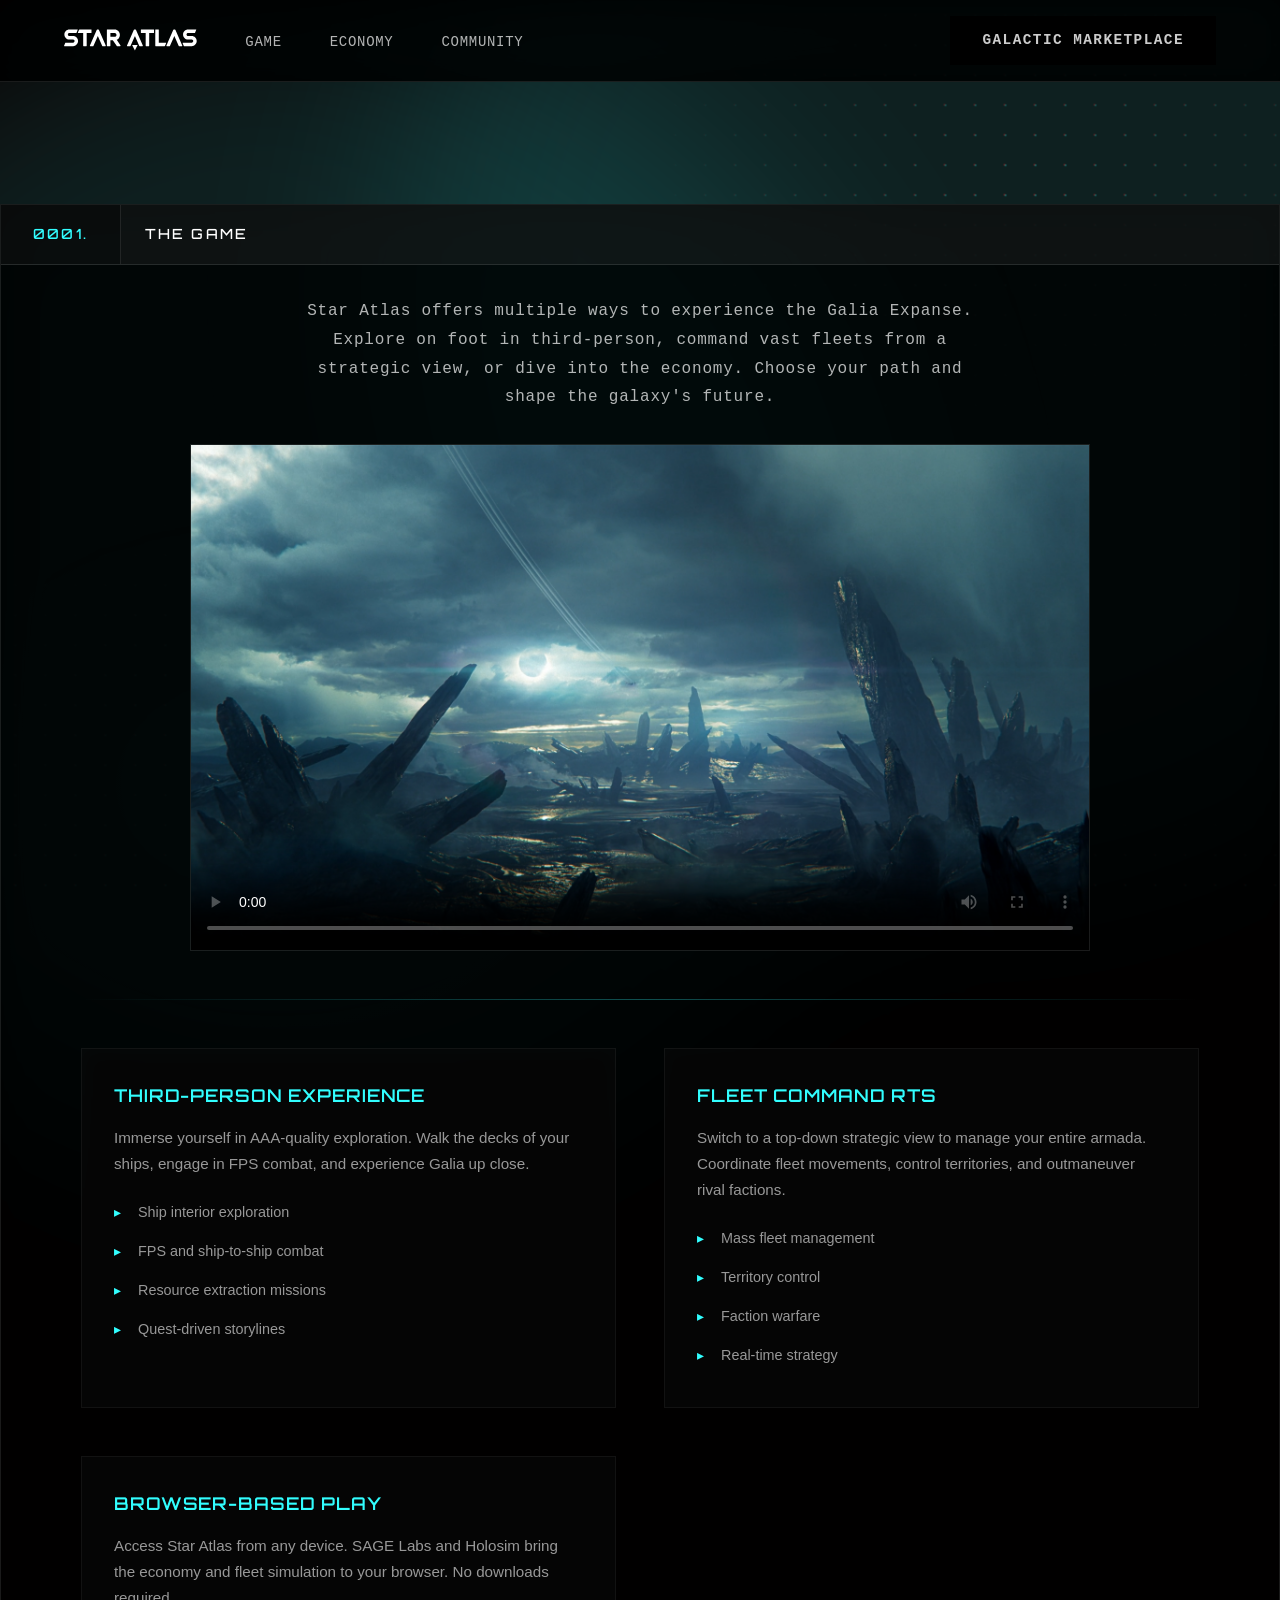
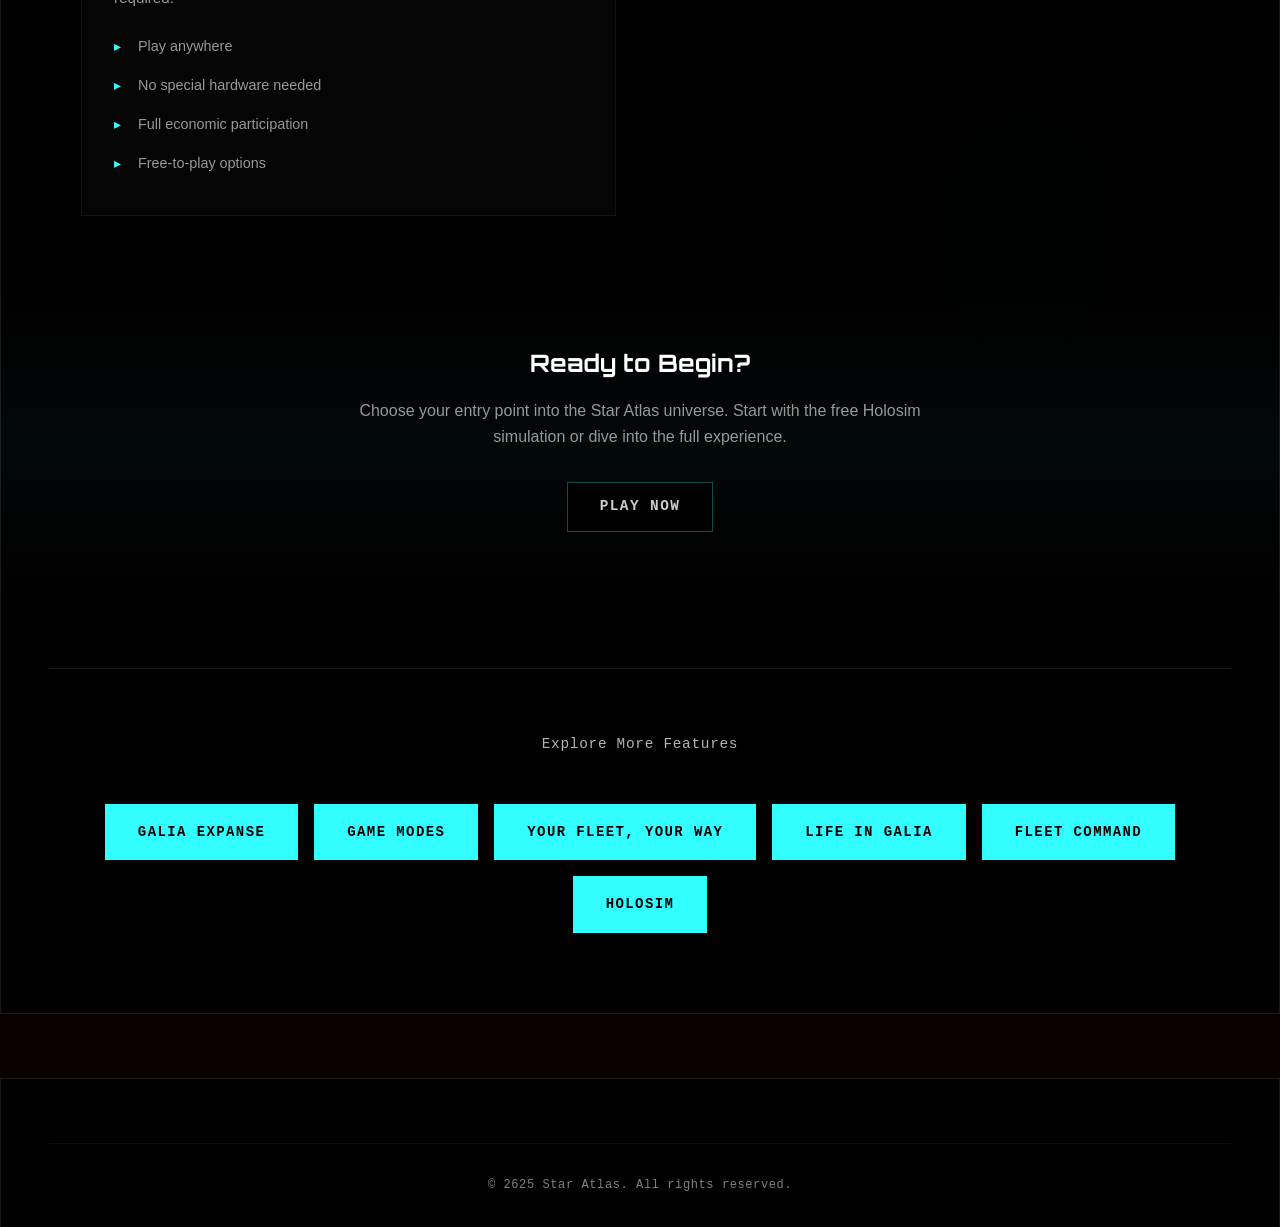
==== commit a8a7abdc: "fix mobile navigation menu" ====
--- a/game/index.html
+++ b/game/index.html
@@ -48,21 +48,34 @@
     <div class="glow"></div>
   </div>
 
-    <nav class="nav-shell">
-    <div class="nav-container">
-      <a href="../index.html" class="nav-logo">
-        <img src="../Logo.svg" alt="Star Atlas">
-      </a>
-      <ul class="nav-links">
-        <li><a href="../#game" class="nav-link">Game Modes</a></li>
-        <li><a href="../#economy" class="nav-link">Economy</a></li>
-        <li><a href="../#community" class="nav-link">Community</a></li>
-      </ul>
-      <a href="https://play.staratlas.com/market/" target="_blank" class="btn btn-secondary">Marketplace</a>
+  <nav>
+    <div class="nav-main">
+      <div class="nav-container">
+        <div class="logo">
+          <a href="../index.html" aria-label="Star Atlas Home">
+            <img src="../Logo.svg" alt="Star Atlas">
+          </a>
+        </div>
+        <button class="mobile-menu-toggle" type="button" aria-label="Open navigation menu" aria-controls="primary-navigation" aria-expanded="false">
+          <span></span>
+          <span></span>
+          <span></span>
+        </button>
+        <div class="mobile-nav-panel" id="primary-navigation">
+          <ul class="nav-links">
+            <li><a href="../game/">Game</a></li>
+            <li><a href="../index.html#economy">Economy</a></li>
+            <li><a href="../index.html#community">Community</a></li>
+          </ul>
+          <div class="nav-cta">
+            <a href="https://play.staratlas.com/market/" target="_blank" class="download-btn" rel="noopener noreferrer"><span>Galactic Marketplace</span></a>
+          </div>
+        </div>
+      </div>
     </div>
   </nav>
 
-  <main class="feature-page container" style="padding-top: 120px;">
+  <main class="feature-page">
     <section class="game-section">
       <div class="section-header" style="opacity:1;">
         <div style="display:flex; align-items:stretch;">
@@ -147,43 +160,10 @@
     </section>
   </main>
 
-    <footer class="footer reveal">
-    <div class="container">
-      <div class="footer-grid">
-        <div class="footer-brand">
-          <img src="../Logo.svg" alt="Star Atlas" width="120">
-          <p>Star Atlas is a next-gen gaming metaverse emerging from the confluence of state-of-the-art blockchain, real-time graphics, and multiplayer video game technologies.</p>
-        </div>
-        <div class="footer-column">
-          <h4 class="footer-heading">Community</h4>
-          <ul class="footer-links">
-            <li><a href="#">X / Twitter</a></li>
-            <li><a href="#">Discord</a></li>
-            <li><a href="#">YouTube</a></li>
-          </ul>
-        </div>
-        <div class="footer-column">
-          <h4 class="footer-heading">Support</h4>
-          <ul class="footer-links">
-            <li><a href="#">Help Center</a></li>
-            <li><a href="#">Contact Us</a></li>
-          </ul>
-        </div>
-        <div class="footer-column">
-          <h4 class="footer-heading">Company</h4>
-          <ul class="footer-links">
-            <li><a href="#">Careers</a></li>
-            <li><a href="#">Press Kit</a></li>
-          </ul>
-        </div>
-      </div>
-      
+  <footer>
+    <div class="footer-content">
       <div class="footer-bottom">
-        <p>© 2625 Star Atlas. All rights reserved.</p>
-        <div style="display: flex; gap: 1rem;">
-          <a href="#">Terms</a>
-          <a href="#">Privacy</a>
-        </div>
+        <p class="footer-text">© 2625 Star Atlas. All rights reserved.</p>
       </div>
     </div>
   </footer>
--- a/styles.css
+++ b/styles.css
@@ -1,318 +1,620 @@
-/* STAR ATLAS - PREMIUM REDESIGN - DESIGN SYSTEM */
-
-@import url('https://fonts.googleapis.com/css2?family=Inter:wght@300;400;500;600&family=Outfit:wght@300;400;500;700&family=Space+Mono:ital,wght@0,400;0,700;1,400&display=swap');
-
+/* SAGE Editor Suite Inspired Styles for Star Atlas */
+
+/* Font Imports */
+@import url('https://api.fontshare.com/v2/css?f[]=tabular@300,400,500,600,700,800&display=swap');
+@import url('https://fonts.googleapis.com/css2?family=Orbitron:wght@400;500;600;700&display=swap');
+
+/* Variables */
 :root {
-    /* Colors */
-    --bg-dark: #030408;
-    --bg-surface: #0a0b10;
-    --bg-surface-glass: rgba(10, 11, 16, 0.65);
-    --bg-surface-glass-hover: rgba(15, 17, 24, 0.85);
-
+    --primary-color: #FF4500;
+    --secondary-color: #FF6B35;
+    --accent-color: #FFA500;
+    --dark-bg: #0A0000;
+    --darker-bg: #000000;
     --text-primary: #ffffff;
-    --text-secondary: rgba(255, 255, 255, 0.65);
-    --text-tertiary: rgba(255, 255, 255, 0.4);
-
-    --accent-cyan: #32feff;
-    --accent-cyan-hover: #5affff;
-    --accent-cyan-glow: rgba(50, 254, 255, 0.25);
-    --accent-cyan-glow-strong: rgba(50, 254, 255, 0.5);
-
-    --accent-gold: #f2c94c;
-    --accent-danger: #ff4757;
-    --accent-success: #2ed573;
-
-    --border-light: rgba(255, 255, 255, 0.08);
-    --border-focus: rgba(50, 254, 255, 0.4);
-
-    /* Typography */
-    --font-sans: 'Inter', sans-serif;
-    --font-display: 'Outfit', sans-serif;
-    --font-mono: 'Space Mono', monospace;
-
-    /* Spacing */
-    --spacing-2xs: 0.25rem;
-    --spacing-xs: 0.5rem;
-    --spacing-sm: 1rem;
-    --spacing-md: 2rem;
-    --spacing-lg: 4rem;
-    --spacing-xl: 8rem;
-    --spacing-2xl: 12rem;
-
-    /* Layout */
-    --container-width: 1400px;
-    --container-padding: 2rem;
-    --nav-height: 80px;
-
-    /* Effects */
-    --transition-fast: 0.2s cubic-bezier(0.16, 1, 0.3, 1);
-    --transition-smooth: 0.4s cubic-bezier(0.16, 1, 0.3, 1);
-    --transition-slow: 0.8s cubic-bezier(0.16, 1, 0.3, 1);
-
-    --radius-sm: 4px;
-    --radius-md: 8px;
-    --radius-lg: 16px;
-    --radius-xl: 24px;
-    --radius-full: 9999px;
-
-    --shadow-sm: 0 4px 12px rgba(0, 0, 0, 0.4);
-    --shadow-lg: 0 12px 32px rgba(0, 0, 0, 0.6);
-    --shadow-glow: 0 0 24px var(--accent-cyan-glow);
-    --shadow-glow-strong: 0 0 32px var(--accent-cyan-glow-strong);
-}
-
-/* Base Styles */
+    --text-secondary: #989898;
+    --card-bg: rgba(255, 255, 255, 0.02);
+    --card-border: rgba(255, 69, 0, 0.1);
+    --accent-gradient: linear-gradient(135deg, #32feff 0%, #5affff 100%);
+    --grid-color: rgba(255, 69, 0, 0.02);
+    --dot-color: rgba(255, 69, 0, 0.08);
+}
+
+/* Reset */
 * {
     margin: 0;
     padding: 0;
     box-sizing: border-box;
 }
 
-::selection {
-    background: var(--accent-cyan);
-    color: var(--bg-dark);
-}
-
-html {
-    font-size: 16px;
-    scroll-behavior: smooth;
-}
-
-body {
-    background-color: var(--bg-dark);
-    color: var(--text-primary);
-    font-family: var(--font-sans);
-    font-weight: 400;
-    line-height: 1.6;
-    overflow-x: hidden;
-    -webkit-font-smoothing: antialiased;
-    -moz-osx-font-smoothing: grayscale;
-}
-
-a {
+/* Accessibility / SEO helpers */
+.sr-only {
+    position: absolute !important;
+    width: 1px !important;
+    height: 1px !important;
+    padding: 0 !important;
+    margin: -1px !important;
+    overflow: hidden !important;
+    clip: rect(0, 0, 0, 0) !important;
+    white-space: nowrap !important;
+    border: 0 !important;
+}
+
+/* Internal-link styling that preserves the existing visual design */
+.slide-title-link {
     color: inherit;
     text-decoration: none;
-    transition: color var(--transition-fast);
-}
-
-/* Typography Classes */
-h1,
-h2,
-h3,
-h4,
-h5,
-h6 {
-    font-family: var(--font-display);
-    font-weight: 500;
-    line-height: 1.1;
-    letter-spacing: -0.02em;
-}
-
-.text-mono {
-    font-family: var(--font-mono);
-    text-transform: uppercase;
-    letter-spacing: 0.05em;
-}
-
-/* Layout Containers */
-.container {
-    max-width: var(--container-width);
-    margin: 0 auto;
-    padding: 0 var(--container-padding);
-}
-
-.section {
-    padding: var(--spacing-2xl) 0;
-    position: relative;
-    z-index: 2;
-}
-
-.section-header {
-    margin-bottom: var(--spacing-lg);
-    display: flex;
-    flex-direction: column;
-    gap: var(--spacing-sm);
-}
-
-.section-eyebrow {
-    color: var(--accent-cyan);
-    font-size: 0.875rem;
-    font-weight: 600;
-}
-
-.section-title {
-    font-size: clamp(2.5rem, 5vw, 4rem);
-    font-weight: 300;
-}
-
-/* Background Effects */
-.bg-grid {
+}
+.slide-title-link:hover,
+.slide-title-link:focus {
+    color: inherit;
+    text-decoration: none;
+}
+
+/* Text Selection */
+::selection {
+    background-color: #32feff !important;
+    color: #000 !important;
+}
+
+::-moz-selection {
+    background-color: #32feff !important;
+    color: #000 !important;
+}
+
+/* Ensure selection works everywhere */
+*::selection {
+    background-color: #32feff !important;
+    color: #000 !important;
+}
+
+*::-moz-selection {
+    background-color: #32feff !important;
+    color: #000 !important;
+}
+
+/* Smooth Scrolling */
+html {
+    scroll-behavior: smooth;
+}
+
+/* Base */
+body {
+    font-family: 'Tabular', 'Inter', -apple-system, BlinkMacSystemFont, 'Segoe UI', Roboto, sans-serif;
+    font-weight: 800;
+    background-color: var(--dark-bg);
+    /*background-image: 
+        radial-gradient(ellipse 800px 600px at 20% 30%, rgba(50, 254, 255, 0.08) 0%, transparent 40%),
+        radial-gradient(ellipse 600px 800px at 80% 70%, rgba(50, 254, 255, 0.06) 0%, transparent 40%),
+        radial-gradient(ellipse 1000px 800px at 50% 100%, rgba(50, 254, 255, 0.04) 0%, transparent 50%);*/
+    color: var(--text-primary);
+    overflow-x: hidden;
+    line-height: 1.6;
+    position: relative;
+    min-height: 100vh;
+    z-index: 0;
+}
+
+/* Custom Cursor */
+body::after {
+    content: '';
+    position: fixed;
+    width: 20px;
+    height: 20px;
+    border: 2px solid var(--primary-color);
+    border-radius: 50%;
+    pointer-events: none;
+    z-index: 10000;
+    transition: transform 0.1s ease;
+    mix-blend-mode: difference;
+}
+
+/* Selection */
+::selection {
+    background: var(--primary-color);
+    color: var(--dark-bg);
+}
+
+/* Scrollbar */
+::-webkit-scrollbar {
+    width: 8px;
+}
+
+::-webkit-scrollbar-track {
+    background: var(--dark-bg);
+    border-radius: 0;
+}
+
+::-webkit-scrollbar-thumb {
+    background: #32feff;
+    border-radius: 0;
+}
+
+::-webkit-scrollbar-thumb:hover {
+    background: #5affff;
+}
+
+/* Grid Background */
+.grid-container {
     position: fixed;
     top: 0;
     left: 0;
-    width: 100vw;
-    height: 100vh;
-    z-index: 0;
+    width: 100%;
+    height: 100%;
     pointer-events: none;
-    background-image:
-        linear-gradient(to right, rgba(255, 255, 255, 0.03) 1px, transparent 1px),
-        linear-gradient(to bottom, rgba(255, 255, 255, 0.03) 1px, transparent 1px);
-    background-size: 60px 60px;
-    mask-image: radial-gradient(circle at center, black 30%, transparent 80%);
-}
-
-.bg-glow {
+    z-index: -1;
+}
+
+/* Mouse follow spotlight effect for dot grid */
+.mouse-spotlight {
     position: fixed;
-    width: 600px;
-    height: 600px;
-    background: radial-gradient(circle, var(--accent-cyan-glow) 0%, transparent 70%);
+    width: 300px;
+    height: 300px;
     border-radius: 50%;
     pointer-events: none;
-    z-index: 1;
-    filter: blur(60px);
+    z-index: 0;
+    backdrop-filter: brightness(12) contrast(3) saturate(2);
+    -webkit-backdrop-filter: brightness(12) contrast(3) saturate(2);
     transform: translate(-50%, -50%);
-    transition: left 0.5s ease-out, top 0.5s ease-out;
+    opacity: 0;
+    transition: opacity 0.3s ease;
+    mask-image: radial-gradient(circle,
+        black 0%,
+        rgba(0, 0, 0, 0.95) 15%,
+        rgba(0, 0, 0, 0.7) 25%,
+        rgba(0, 0, 0, 0.3) 35%,
+        transparent 50%
+    );
+    -webkit-mask-image: radial-gradient(circle,
+        black 0%,
+        rgba(0, 0, 0, 0.95) 15%,
+        rgba(0, 0, 0, 0.7) 25%,
+        rgba(0, 0, 0, 0.3) 35%,
+        transparent 50%
+    );
+}
+
+.grid-layer {
+    position: absolute;
+    top: 0;
+    left: 0;
+    width: 100%;
+    height: 100%;
+}
+
+.grid-layer.dots {
+    background-image: 
+        radial-gradient(circle, rgba(255, 0, 0, 0.4) 0.8px, transparent 1px),
+        radial-gradient(circle, rgba(0, 255, 255, 0.4) 0.8px, transparent 1px);
+    background-size: 30px 30px;
+    background-position: -0.5px -0.3px, 0.5px 0.3px;
+    opacity: 0.8;
+    animation: drift 80s linear infinite;
+    mask-image: 
+        radial-gradient(ellipse 60% 60% at 20% 80%, rgba(0,0,0,1) 0%, transparent 50%),
+        radial-gradient(ellipse 60% 60% at 80% 20%, rgba(0,0,0,1) 0%, transparent 50%),
+        linear-gradient(to bottom, transparent 0%, transparent 90vh, rgba(0,0,0,0.5) 95vh, rgba(0,0,0,1) 100vh);
+    -webkit-mask-image: 
+        radial-gradient(ellipse 60% 60% at 20% 80%, rgba(0,0,0,1) 0%, transparent 50%),
+        radial-gradient(ellipse 60% 60% at 80% 20%, rgba(0,0,0,1) 0%, transparent 50%),
+        linear-gradient(to bottom, transparent 0%, transparent 90vh, rgba(0,0,0,0.5) 95vh, rgba(0,0,0,1) 100vh);
+    mask-composite: add;
+    -webkit-mask-composite: source-over;
+}
+
+.grid-layer.grid {
+    background-image: 
+        linear-gradient(rgba(50, 254, 255, 0.05) 1px, transparent 1px),
+        linear-gradient(90deg, rgba(50, 254, 255, 0.05) 1px, transparent 1px);
+    background-size: 50px 50px;
+    opacity: 0;
+    mask-image: linear-gradient(to bottom, transparent 0%, transparent 95vh, rgba(0,0,0,1) 100vh);
+    -webkit-mask-image: linear-gradient(to bottom, transparent 0%, transparent 95vh, rgba(0,0,0,1) 100vh);
+}
+
+.grid-layer.accent {
+    background: radial-gradient(ellipse at 50% 0%, rgba(50, 254, 255, 0.1) 0%, transparent 40%);
+    opacity: 0;
+    mask-image: linear-gradient(to bottom, transparent 0%, transparent 95vh, rgba(0,0,0,1) 100vh);
+    -webkit-mask-image: linear-gradient(to bottom, transparent 0%, transparent 95vh, rgba(0,0,0,1) 100vh);
+}
+
+@keyframes drift {
+    0% { transform: translate(0, 0); }
+    100% { transform: translate(-30px, -30px); }
+}
+
+/* Glow Effects - More Strategic */
+.glow-container {
+    position: fixed;
+    top: 0;
+    left: 0;
+    width: 100%;
+    height: 100%;
+    pointer-events: none;
+    z-index: 2;
+}
+
+.glow {
+    position: absolute;
+    width: 1200px;
+    height: 1200px;
+    border-radius: 50%;
+    filter: blur(100px);
+    opacity: 0.126;
+}
+
+.glow:nth-child(1) {
+    background: #32feff;
+    top: -300px;
+    right: -300px;
+    animation: glow-float 30s ease-in-out infinite;
+}
+
+.glow:nth-child(2) {
+    background: #32feff;
+    bottom: -300px;
+    left: -300px;
+    animation: glow-float 35s ease-in-out infinite reverse;
+}
+
+@keyframes glow-float {
+    0%, 100% { transform: translate(0, 0) scale(1); }
+    50% { transform: translate(-50px, 50px) scale(1.1); }
+}
+
+/* Fixed bottom chromatic dot grid */
+.bottom-chromatic-grid {
+    position: fixed;
+    top: 0;
+    left: 0;
+    width: 100%;
+    height: 100%;
+    pointer-events: none;
+    z-index: 0;
+    background-image: 
+        radial-gradient(circle, rgba(255, 0, 0, 0.18) 0.8px, transparent 1px),
+        radial-gradient(circle, rgba(0, 255, 255, 0.18) 0.8px, transparent 1px);
+    background-size: 25px 25px;
+    background-position: -0.5px -0.3px, 0.5px 0.3px;
+    opacity: 0.5;
+    mask-image: 
+        radial-gradient(ellipse 70% 70% at 15% 85%, rgba(0,0,0,0.6) 0%, transparent 40%),
+        radial-gradient(ellipse 70% 70% at 85% 15%, rgba(0,0,0,0.6) 0%, transparent 40%),
+        linear-gradient(to bottom, transparent 0%, transparent 95vh, rgba(0,0,0,0.3) 98vh, rgba(0,0,0,0.5) 100vh);
+    -webkit-mask-image: 
+        radial-gradient(ellipse 70% 70% at 15% 85%, rgba(0,0,0,0.6) 0%, transparent 40%),
+        radial-gradient(ellipse 70% 70% at 85% 15%, rgba(0,0,0,0.6) 0%, transparent 40%),
+        linear-gradient(to bottom, transparent 0%, transparent 95vh, rgba(0,0,0,0.3) 98vh, rgba(0,0,0,0.5) 100vh);
+    mask-composite: add;
+    -webkit-mask-composite: source-over;
+}
+
+/* Loading Bar */
+.loading-bar {
+    position: fixed;
+    top: 0;
+    left: 0;
+    width: 100%;
+    height: 2px;
+    background: linear-gradient(90deg, transparent, #32feff, #5affff, transparent);
+    transform: scaleX(0);
+    transform-origin: left;
+    z-index: 10000;
+    transition: transform 0.3s ease;
+}
+
+.loading-bar.active {
+    animation: loading 2.5s ease-in-out;
+}
+
+@keyframes loading {
+    0% { 
+        transform: scaleX(0);
+        transform-origin: left;
+    }
+    50% { 
+        transform: scaleX(1);
+        transform-origin: left;
+    }
+    51% {
+        transform-origin: right;
+    }
+    100% { 
+        transform: scaleX(0);
+        transform-origin: right;
+    }
 }
 
 /* Navigation */
-.nav-shell {
+nav {
     position: fixed;
     top: 0;
     width: 100%;
-    height: var(--nav-height);
-    z-index: 100;
+    background: rgba(0, 0, 0, 0.9);
+    backdrop-filter: blur(20px);
+    z-index: 1000;
+    transition: all 0.3s ease;
+    border-bottom: 1px solid rgba(255, 255, 255, 0.1);
+}
+
+nav.scrolled {
+    background: rgba(0, 0, 0, 0.95);
+    backdrop-filter: blur(25px);
+    box-shadow: 0 4px 30px rgba(0, 0, 0, 0.8);
+}
+
+.nav-top {
+    padding: 0.5rem 5%;
+    border-bottom: 1px solid var(--card-border);
+    font-size: 0.75rem;
+    color: var(--text-secondary);
     display: flex;
-    align-items: center;
-    transition: var(--transition-smooth);
-    border-bottom: 1px solid transparent;
-}
-
-.nav-shell.scrolled {
-    background: var(--bg-surface-glass);
-    backdrop-filter: blur(20px);
-    -webkit-backdrop-filter: blur(20px);
-    border-bottom-color: var(--border-light);
+    justify-content: flex-end;
+    gap: 2rem;
+    font-family: 'Tabular', sans-serif;
+    letter-spacing: 0.1em;
+}
+
+.nav-top a {
+    color: var(--text-secondary);
+    text-decoration: none;
+    transition: all 0.3s;
+    position: relative;
+}
+
+.nav-top a::before {
+    content: '>';
+    position: absolute;
+    left: -12px;
+    opacity: 0;
+    color: #32feff;
+    transition: all 0.3s;
+}
+
+.nav-top a:hover {
+    color: #32feff;
+    transform: translateX(3px);
+}
+
+.nav-top a:hover::before {
+    opacity: 1;
+    left: -10px;
+}
+
+.nav-main {
+    padding: 1rem 5%;
 }
 
 .nav-container {
-    width: 100%;
-    max-width: var(--container-width);
-    margin: 0 auto;
-    padding: 0 var(--container-padding);
     display: flex;
     justify-content: space-between;
     align-items: center;
-}
-
-.nav-logo img {
-    height: 32px;
+    max-width: 1400px;
+    margin: 0 auto;
+    position: relative;
+}
+
+.logo {
+    height: 40px;
+    transition: transform 0.3s;
+}
+
+.logo:hover {
+    transform: scale(1.05);
+}
+
+.logo img {
+    height: 100%;
     width: auto;
-    transition: var(--transition-fast);
-}
-
-.nav-logo:hover img {
-    opacity: 0.8;
-    filter: drop-shadow(0 0 10px var(--accent-cyan-glow));
+    filter: brightness(0) invert(1);
+    transition: filter 0.3s;
+}
+
+.logo:hover img {
+    filter: brightness(0) invert(1) drop-shadow(0 0 20px rgba(255, 69, 0, 0.5));
 }
 
 .nav-links {
     display: flex;
-    gap: var(--spacing-md);
+    gap: 3rem;
+    align-items: center;
     list-style: none;
 }
 
-.nav-link {
-    font-family: var(--font-mono);
+.mobile-nav-panel {
+    display: flex;
+    align-items: center;
+    justify-content: space-between;
+    flex: 1;
+    gap: 2rem;
+    margin-left: 3rem;
+}
+
+.mobile-menu-toggle {
+    display: none;
+    align-items: center;
+    justify-content: center;
+    flex-direction: column;
+    gap: 5px;
+    width: 44px;
+    height: 44px;
+    margin: 0 0 0 auto;
+    padding: 0;
+    border: 1px solid rgba(255, 255, 255, 0.18);
+    background: rgba(255, 255, 255, 0.04);
+    color: #ffffff;
+    cursor: pointer;
+}
+
+.mobile-menu-toggle span {
+    display: block;
+    width: 22px;
+    height: 2px;
+    background: currentColor;
+    transition: transform 0.25s ease, opacity 0.2s ease;
+}
+
+.mobile-menu-toggle:focus-visible {
+    outline: 2px solid #32feff;
+    outline-offset: 3px;
+}
+
+body.mobile-nav-open .mobile-menu-toggle span:nth-child(1) {
+    transform: translateY(7px) rotate(45deg);
+}
+
+body.mobile-nav-open .mobile-menu-toggle span:nth-child(2) {
+    opacity: 0;
+}
+
+body.mobile-nav-open .mobile-menu-toggle span:nth-child(3) {
+    transform: translateY(-7px) rotate(-45deg);
+}
+
+body.mobile-nav-open nav {
+    overflow: visible !important;
+}
+
+.nav-links a {
+    color: rgba(255, 255, 255, 0.7);
+    text-decoration: none;
+    transition: all 0.3s;
+    font-weight: 400;
     font-size: 0.875rem;
-    color: var(--text-secondary);
     text-transform: uppercase;
-    transition: var(--transition-fast);
-    position: relative;
-}
-
-.nav-link:hover {
-    color: var(--text-primary);
-}
-
-.nav-link::after {
+    letter-spacing: 0.05em;
+    position: relative;
+    font-family: 'Tabular', monospace;
+}
+
+.nav-links a::after {
     content: '';
     position: absolute;
-    bottom: -4px;
+    bottom: -5px;
     left: 0;
     width: 0;
     height: 1px;
-    background: var(--accent-cyan);
-    transition: var(--transition-smooth);
-}
-
-.nav-link:hover::after {
+    background: #32feff;
+    transition: width 0.3s;
+}
+
+.nav-links a:hover {
+    color: #32feff;
+}
+
+.nav-links a:hover::after {
     width: 100%;
 }
 
-/* Buttons */
-.btn {
-    display: inline-flex;
+.nav-cta {
+    display: flex;
     align-items: center;
-    justify-content: center;
-    padding: 0.875rem 2rem;
-    font-family: var(--font-mono);
+    gap: 1rem;
+}
+
+.platform-icons {
+    display: flex;
+    gap: 0.8rem;
+    padding-right: 1rem;
+    border-right: 1px solid var(--card-border);
+}
+
+.platform-icon {
+    width: 20px;
+    height: 20px;
+    opacity: 0.6;
+    transition: all 0.3s;
+    cursor: pointer;
+}
+
+.platform-icon:hover {
+    opacity: 1;
+    transform: translateY(-2px) scale(1.1);
+    filter: drop-shadow(0 2px 5px rgba(50, 254, 255, 0.5));
+}
+
+.download-btn {
+    background: #000;
+    color: rgba(255, 255, 255, 0.8);
+    padding: 0.8rem 2rem;
+    border: none;
+    border-radius: 0;
+    font-weight: 600;
+    text-decoration: none;
+    transition: all 0.3s;
+    text-transform: uppercase;
     font-size: 0.875rem;
-    text-transform: uppercase;
-    letter-spacing: 0.05em;
-    border-radius: var(--radius-sm);
+    letter-spacing: 0.1em;
     cursor: pointer;
-    transition: var(--transition-smooth);
-    border: 1px solid transparent;
-    background: transparent;
-    color: var(--text-primary);
     position: relative;
     overflow: hidden;
-}
-
-.btn-primary {
-    background: var(--text-primary);
-    color: var(--bg-dark);
-    font-weight: 700;
-}
-
-.btn-primary:hover {
-    background: var(--accent-cyan);
-    box-shadow: var(--shadow-glow);
-    color: var(--bg-dark);
-    transform: translateY(-2px);
-}
-
-.btn-secondary {
-    border-color: var(--border-light);
-    background: rgba(255, 255, 255, 0.03);
-    backdrop-filter: blur(10px);
-}
-
-.btn-secondary:hover {
-    border-color: var(--accent-cyan);
-    background: rgba(50, 254, 255, 0.05);
-    color: var(--accent-cyan);
-}
-
-.btn:disabled {
-    opacity: 0.5;
-    cursor: not-allowed;
-    pointer-events: none;
+    font-family: 'Tabular', monospace;
+    z-index: 1;
+}
+
+.download-btn span {
+    position: relative;
+    z-index: 2;
+}
+
+.download-btn::before {
+    content: '';
+    position: absolute;
+    top: 0;
+    left: -100%;
+    width: 100%;
+    height: 100%;
+    background: #32feff;
+    transition: left 0.3s;
+    z-index: 0;
+}
+
+.download-btn::after {
+    content: '→';
+    position: absolute;
+    right: 20px;
+    opacity: 0;
+    transition: all 0.3s;
+    color: inherit;
+    z-index: 2;
+}
+
+.download-btn:hover {
+    color: #000;
+    text-shadow: 0 0 8px rgba(0, 0, 0, 0.3);
+    box-shadow: 0 4px 15px rgba(50, 254, 255, 0.3);
+}
+
+.download-btn:hover::before {
+    left: 0;
+}
+
+.download-btn:hover::after {
+    opacity: 1;
+    right: 15px;
 }
 
 /* Hero Section */
 .hero {
     height: 100vh;
-    min-height: 800px;
-    position: relative;
     display: flex;
-    align-items: center;
-    justify-content: center;
+    align-items: flex-end;
+    justify-content: flex-start;
+    position: relative;
     overflow: hidden;
-    z-index: 2;
-}
-
-.hero-video-bg {
+    margin-top: 0;
+    background: radial-gradient(ellipse at center, rgba(50, 254, 255, 0.05) 0%, transparent 50%);
+    transition: margin-top 0.5s ease;
+    z-index: 1;
+}
+
+/* When nav is visible, add margin */
+body.content-unlocked .hero {
+    margin-top: 80px;
+}
+
+.video-background {
     position: absolute;
     top: 0;
     left: 0;
@@ -322,988 +624,4338 @@
     z-index: -2;
 }
 
-.hero-overlay {
+.video-overlay {
     position: absolute;
     top: 0;
     left: 0;
     width: 100%;
     height: 100%;
-    background: linear-gradient(to bottom,
-            rgba(3, 4, 8, 0.4) 0%,
-            rgba(3, 4, 8, 0.7) 60%,
-            var(--bg-dark) 100%);
+    background: 
+        radial-gradient(ellipse at center, transparent 0%, rgba(10, 0, 0, 0) 100%),
+        linear-gradient(to bottom, 
+            rgba(10, 0, 0, 0.1) 0%, 
+            rgba(10, 0, 0, 0.3) 70%, 
+            rgba(10, 0, 0, 1) 100%);
     z-index: -1;
 }
 
 .hero-content {
+    text-align: left;
+    z-index: 10;
+    max-width: 600px;
+    padding: 0 4rem 12rem 4rem;
+    position: relative;
+}
+
+.hero-logo {
+    width: 300px;
+    max-width: 85vw;
+    opacity: 0;
+    animation: chromaticLogo 1.8s ease forwards;
+    /*filter: brightness(0) invert(1);*/
+    position: relative;
+    transition: filter 0.3s ease;
+    cursor: pointer;
+}
+
+/* Chromatic aberration on logo hover */
+.hero-logo:hover {
+    filter: 
+        drop-shadow(-1.9px -0.6px 0 rgba(255, 0, 0, 0.25))
+        drop-shadow(1.9px 0.6px 0 rgba(0, 255, 255, 0.25)) !important;
+}
+
+/* Update tagline for proper line breaks */
+.hero-tagline {
+    font-size: 1.1rem;
+    color: var(--text-primary);
+    margin-bottom: 0.5rem;
+    font-weight: 800;
+    letter-spacing: 0.3em;
+    text-transform: uppercase;
+    opacity: 0;
+    animation: chromaticEntry 1.5s ease 0.5s forwards;
+    font-family: 'Tabular', sans-serif;
+    line-height: 1.5;
     text-align: center;
-    max-width: 900px;
-    padding: var(--spacing-md);
+    position: relative;
+    transition: text-shadow 0.3s ease;
+}
+
+.hero-tagline span {
+    display: block !important;
+    margin: 0 auto;
+    width: 100%;
+}
+
+/* Chromatic aberration effect on hover */
+.hero-tagline:hover {
+    text-shadow: 
+        -1.9px -0.6px 0 rgba(255, 0, 0, 0.25),
+        1.9px 0.6px 0 rgba(0, 255, 255, 0.25) !important;
+}
+
+/* Terminal Box Styles */
+.terminal-box {
+    background: rgba(0, 0, 0, 0.9);
+    border: 1px solid rgba(255, 255, 255, 0.1);
+    overflow: hidden;
+    max-width: 1000px;
+    width: 100%;
+    margin: 0 auto;
+    backdrop-filter: blur(20px);
+    position: relative;
+    z-index: 3;
+    transition: all 0.5s cubic-bezier(0.25, 0.46, 0.45, 0.94);
+}
+
+/* Sticky Terminal Box */
+.terminal-box.sticky {
+    position: fixed;
+    bottom: 2rem;
+    left: 2rem;
+    max-width: 400px;
+    width: calc(100% - 4rem);
+    z-index: 1000;
+    animation: slideInLeft 0.5s ease;
+}
+
+@keyframes slideInLeft {
+    from {
+        transform: translateX(-100%);
+        opacity: 0;
+    }
+    to {
+        transform: translateX(0);
+        opacity: 1;
+    }
+}
+
+/* Hide elements when sticky */
+.terminal-box.sticky .terminal-header,
+.terminal-box.sticky .terminal-footer,
+.terminal-box.sticky .terminal-description,
+.terminal-box.sticky .bottom-corners,
+.terminal-box.sticky::before,
+.terminal-box.sticky::after {
+    display: none;
+}
+
+/* Slimmer terminal body when sticky */
+.terminal-box.sticky .terminal-body {
+    padding: 1.5rem;
+}
+
+/* Adjust form layout when sticky */
+.terminal-box.sticky .early-access-form {
+    gap: 0.75rem;
+}
+
+.terminal-box.sticky .hero-submit-btn {
+    padding: 0.8rem 1.5rem;
+    font-size: 0.75rem;
+}
+
+/* Mobile responsive sticky terminal */
+@media (max-width: 768px) {
+    .terminal-box.sticky {
+        left: 1rem;
+        bottom: 1rem;
+        width: calc(100% - 2rem);
+        max-width: none;
+    }
+    
+    .terminal-box.sticky .terminal-body {
+        padding: 1rem;
+    }
+    
+    .terminal-box.sticky .early-access-form {
+        flex-direction: column;
+    }
+    
+    .terminal-box.sticky .hero-submit-btn {
+        width: 100%;
+    }
+}
+
+
+
+
+
+.bottom-corners {
+    position: absolute;
+    bottom: 0;
+    left: 0;
+    right: 0;
+    height: 1px;
+    pointer-events: none;
+}
+
+.bottom-corners::before,
+.bottom-corners::after {
+    content: '';
+    position: absolute;
+    width: 20px;
+    height: 20px;
+    border: 1px solid rgba(255, 255, 255, 0.3);
+}
+
+.bottom-corners::before {
+    bottom: -1px;
+    left: -1px;
+    border-right: none;
+    border-top: none;
+}
+
+.bottom-corners::after {
+    bottom: -1px;
+    right: -1px;
+    border-left: none;
+    border-top: none;
+}
+
+.terminal-header {
+    background: rgba(255, 255, 255, 0.05);
+    border-bottom: 1px solid rgba(255, 255, 255, 0.1);
+    padding: 0;
+    display: flex;
+    justify-content: flex-start;
+    align-items: stretch;
+    height: 60px;
+}
+
+.terminal-icon-box {
+    width: 60px;
+    height: 60px;
+    background: rgba(0, 0, 0, 0.3);
+    border-right: 1px solid rgba(255, 255, 255, 0.1);
+    display: flex;
+    align-items: center;
+    justify-content: center;
+    flex-shrink: 0;
+}
+
+.terminal-icon {
+    width: 24px;
+    height: 24px;
+    opacity: 0.9;
+}
+
+.terminal-title {
+    color: rgb(255, 255, 255);
+    font-size: 0.875rem;
+    font-family: 'Orbitron', monospace;
+    letter-spacing: 0.15em;
+    font-weight: 500;
+    padding: 0 1.5rem;
+    display: flex;
+    align-items: center;
+    flex: 1;
+    text-transform: uppercase;
+}
+
+.terminal-close {
+    background: transparent;
+    border: none;
+    color: rgba(255, 255, 255, 0.3);
+    cursor: pointer;
+    padding: 0;
+    width: 60px;
+    height: 60px;
+    display: flex;
+    align-items: center;
+    justify-content: center;
+    transition: all 0.3s ease;
+    position: relative;
+}
+
+.terminal-close:hover {
+    color: rgba(255, 255, 255, 0.6);
+    background: rgba(255, 255, 255, 0.05);
+}
+
+.terminal-close svg {
+    width: 14px;
+    height: 14px;
+}
+
+.terminal-body {
+    padding: 2rem 2.5rem 2.5rem;
+    width: 100%;
+    box-sizing: border-box;
+}
+
+/* Terminal Footer with Log Line */
+.terminal-footer {
+    background: rgba(0, 0, 0, 0.3);
+    border-top: 1px solid rgba(255, 255, 255, 0.1);
+    padding: 1rem;
+    display: flex;
+    justify-content: center;
+    align-items: center;
+}
+
+/* Star Atlas Log Line - copied from SAGE Editor Suite */
+.star-atlas-log {
+    font-family: 'Orbitron', monospace;
+    font-size: 11px;
+    font-weight: 400;
+    letter-spacing: 0.2em;
+    color: rgba(255, 255, 255, 0.6);
+    position: relative;
+    overflow: hidden;
+    text-transform: uppercase;
+    transition: color 0.3s ease;
+}
+
+.star-atlas-log::before {
+    content: 'STAR.ATLAS LOG ';
+    color: #32feff;
+    font-weight: 700;
+}
+
+.star-atlas-log::after {
+    content: '';
+    position: absolute;
+    bottom: -1px;
+    left: 0;
+    right: 0;
+    height: 1px;
+    background: #32feff;
+    opacity: 0.2;
+    animation: scanline 3s ease-in-out infinite;
+}
+
+@keyframes scanline {
+    0%, 100% { opacity: 0.2; transform: scaleX(1); }
+    50% { opacity: 0.5; transform: scaleX(0.98); }
+}
+
+.star-atlas-log:hover {
+    color: rgba(255, 255, 255, 1);
+}
+
+.star-atlas-log:hover::after {
+    opacity: 0.5;
+    animation-duration: 0.5s;
+}
+
+/* Separate styling for date and time */
+.star-atlas-log .log-date {
+    margin-right: 0.5em;
+}
+
+.star-atlas-log .log-time {
+    color: rgba(255, 255, 255, 1);
+    font-weight: 400;
+}
+
+.terminal-description {
+    color: rgba(255, 255, 255, 0.7);
+    font-size: 0.9rem;
+    margin-bottom: 1.5rem;
+    font-family: 'Tabular', monospace;
+    text-align: center;
+    letter-spacing: 0.05em;
+    font-weight: 300;
+}
+
+/* Update form styles to match terminal aesthetic */
+.early-access-form {
+    display: flex;
+    gap: 1rem;
+    width: 100%;
+    align-items: stretch;
+    justify-content: space-between;
+}
+
+/* Email input wrapper for overlay effect */
+.email-input-wrapper {
+    position: relative;
+    flex: 1 1 0;
+    min-width: 0;
+}
+
+.hero-email-input {
+    width: 100%;
+    padding: 1rem 1.5rem;
+    background: rgba(0, 0, 0, 0.5);
+    border: 1px solid rgba(255, 255, 255, 0.2);
+    border-radius: 0;
+    color: transparent;
+    font-size: 0.875rem;
+    font-family: 'Tabular', monospace;
+    font-weight: 400;
+    transition: all 0.3s ease;
+    letter-spacing: 0.05em;
+    position: relative;
+    box-sizing: border-box;
+    caret-color: white;
+}
+
+/* Email display overlay */
+.email-display {
+    position: absolute;
+    top: 50%;
+    left: 1.5rem;
+    transform: translateY(-50%);
+    pointer-events: none;
+    font-size: 0.875rem;
+    font-family: 'Tabular', monospace;
+    font-weight: 400;
+    letter-spacing: 0.05em;
+    color: var(--text-primary);
+    white-space: nowrap;
+}
+
+.email-display .email-local {
+    color: var(--text-primary);
+}
+
+.email-display .email-domain {
+    color: #32feff;
+}
+
+.hero-email-input::placeholder {
+    color: rgba(255, 255, 255, 0.3);
+}
+
+/* Show placeholder when empty */
+.hero-email-input:placeholder-shown {
+    color: rgba(255, 255, 255, 0.3);
+}
+
+/* Email display starts hidden */
+.email-display {
     opacity: 0;
-    transform: translateY(30px);
-    animation: fadeUpIn 1.2s cubic-bezier(0.16, 1, 0.3, 1) 0.2s forwards;
-}
-
-.hero-title {
-    font-size: clamp(3rem, 8vw, 6rem);
-    font-weight: 300;
-    line-height: 1.05;
-    margin-bottom: var(--spacing-sm);
-    text-shadow: 0 10px 30px rgba(0, 0, 0, 0.8);
-}
-
-.hero-subtitle {
-    font-size: clamp(1.125rem, 2vw, 1.5rem);
-    color: var(--text-secondary);
-    font-weight: 300;
-    margin-bottom: var(--spacing-lg);
-    max-width: 600px;
-    margin-inline: auto;
-}
-
-.hero-actions {
+    transition: opacity 0.2s ease;
+}
+
+.hero-email-input:focus {
+    outline: none;
+    border-color: rgba(255, 255, 255, 1);
+    background: rgba(0, 0, 0, 0.7);
+    box-shadow: 0 0 10px rgba(255, 255, 255, 0.2);
+}
+
+.hero-submit-btn {
+    background: #32feff;
+    color: #000;
+    padding: 1rem 2rem;
+    border: 1px solid #32feff;
+    border-radius: 0;
+    font-weight: 600;
+    font-size: 0.875rem;
+    cursor: pointer;
+    transition: all 0.3s;
+    text-transform: uppercase;
+    letter-spacing: 0.1em;
+    white-space: nowrap;
+    font-family: 'Tabular', monospace;
+    position: relative;
+    overflow: hidden;
+    width: 100%;
+    box-sizing: border-box;
+    z-index: 0;
+}
+
+/* Button wrapper for corner brackets */
+.button-wrapper {
+    position: relative;
+    flex: 1 1 0;
+    min-width: 0;
+    display: flex;
+}
+
+/* Full rectangle border - offset from button */
+.button-wrapper::before {
+    content: '';
+    position: absolute;
+    top: -6px;
+    left: -6px;
+    right: -6px;
+    bottom: -6px;
+    border: 2px solid #32feff;
+    pointer-events: none;
+    z-index: 2;
+    transition: all 0.3s ease;
+}
+
+/* Sweep effect overlay */
+.hero-submit-btn::before {
+    content: '';
+    position: absolute;
+    top: 0;
+    left: -100%;
+    width: 100%;
+    height: 100%;
+    background: linear-gradient(90deg, 
+        transparent, 
+        rgba(255, 255, 255, 0.4), 
+        transparent
+    );
+    transition: left 0.5s ease;
+    z-index: 1;
+}
+
+/* Secondary radial effect */
+.hero-submit-btn::after {
+    content: '';
+    position: absolute;
+    top: 50%;
+    left: 50%;
+    width: 0;
+    height: 0;
+    background: radial-gradient(circle, 
+        rgba(255, 255, 255, 0.3), 
+        transparent 70%
+    );
+    transform: translate(-50%, -50%);
+    transition: width 0.6s ease, height 0.6s ease;
+    z-index: 1;
+}
+
+/* Ensure text stays on top */
+.hero-submit-btn {
+    position: relative;
+}
+
+.hero-submit-btn span {
+    position: relative;
+    z-index: 2;
+}
+
+.hero-submit-btn:hover:not(:disabled) {
+    background: #5affff;
+    border-color: #5affff;
+    transform: translateY(-2px);
+    text-shadow: 0 0 8px rgba(0, 0, 0, 0.3);
+}
+
+/* Trigger sweep animation on hover */
+.hero-submit-btn:hover::before {
+    left: 100%;
+}
+
+/* Trigger radial expansion on hover */
+.hero-submit-btn:hover::after {
+    width: 300%;
+    height: 300%;
+}
+
+/* Animate rectangle border on hover */
+.button-wrapper:hover::before {
+    border-color: #fff;
+    transform: translateY(-2px);
+}
+
+.hero-submit-btn:disabled {
+    opacity: 0.6;
+    cursor: not-allowed;
+}
+
+/* Update hero-cta to ensure proper centering */
+.hero-cta {
     display: flex;
     flex-direction: column;
     align-items: center;
-    gap: var(--spacing-md);
-}
-
-/* Email Capture Premium Widget */
-.email-widget {
-    background: var(--bg-surface-glass);
-    border: 1px solid var(--border-light);
-    border-radius: var(--radius-full);
-    padding: 0.5rem;
+    gap: 1.5rem;
+    width: 100%;
+    position: relative;
+}
+
+/* Align hero-cta to left when content is bottom-left */
+.hero-content.bottom-left .hero-cta {
+    align-items: flex-start;
+}
+
+/* Extended radial dotted grid around terminal */
+.hero-cta::before {
+    content: '';
+    position: absolute;
+    bottom: -50vh;
+    left: 50%;
+    width: 200vw;
+    height: 150vh;
+    transform: translateX(-50%);
+    background-image: 
+        radial-gradient(circle, rgba(255, 0, 0, 0.75) .8px, transparent 1px),
+        radial-gradient(circle, rgba(0, 255, 255, 0.65) .8px, transparent 1px);
+        /*radial-gradient(circle, rgba(255, 255, 255, 0.5) 0.5px, transparent 0.5px)*/
+    background-size: 40px 40px;
+    background-position: -0.5px -0.3px, 0.5px 0.3px, center center;
+    mask-image: radial-gradient(ellipse 80% 100% at center bottom, rgba(0,0,0,1) 0%, rgba(0,0,0,0.8) 25%, rgba(0,0,0,0.2) 40%, transparent 60%);
+    -webkit-mask-image: radial-gradient(ellipse 80% 100% at center bottom, rgba(0,0,0,1) 0%, rgba(0,0,0,0.8) 25%, rgba(0,0,0,0.2) 40%, transparent 60%);
+    pointer-events: none;
+    z-index: -1;
+    animation: gridPulse 20s ease-in-out infinite;
+}
+
+@keyframes gridPulse {
+    0%, 100% {
+        opacity: 0.8;
+        transform: translateX(-50%) scale(1);
+    }
+    50% {
+        opacity: 1;
+        transform: translateX(-50%) scale(1.02);
+    }
+}
+
+.play-btn {
+    background: #32feff;
+    color: #000;
+    padding: 1.2rem 3.5rem;
+    border: 1px solid #32feff;
+    font-weight: 600;
+    font-size: 1rem;
+    cursor: pointer;
+    transition: all 0.3s;
+    text-transform: uppercase;
+    letter-spacing: 0.1em;
+    text-decoration: none;
+    display: inline-block;
+    position: relative;
+    font-family: 'Tabular', monospace;
+    box-shadow: 0 4px 15px rgba(50, 254, 255, 0.3);
+    overflow: hidden;
+}
+
+.play-btn::before {
+    content: '';
+    position: absolute;
+    top: 50%;
+    left: 50%;
+    width: 0;
+    height: 0;
+    background: rgba(255, 255, 255, 0.2);
+    border-radius: 50%;
+    transform: translate(-50%, -50%);
+    transition: width 0.6s, height 0.6s;
+}
+
+.play-btn:hover::before {
+    width: 300px;
+    height: 300px;
+}
+
+.play-btn:hover {
+    background: #5affff;
+    border-color: #5affff;
+    transform: translateY(-2px) scale(1.02);
+    box-shadow: 0 8px 25px rgba(50, 254, 255, 0.4);
+}
+
+.watch-trailer-btn {
+    background: transparent;
+    color: var(--text-primary);
+    padding: 1.2rem 2.5rem;
+    border: 2px solid rgba(255, 255, 255, 0.2);
+    font-weight: 800;
+    font-size: 1rem;
+    cursor: pointer;
+    transition: all 0.3s;
+    text-transform: uppercase;
+    letter-spacing: 0.1em;
+    text-decoration: none;
+    display: inline-flex;
+    align-items: center;
+    gap: 0.8rem;
+    font-family: 'Tabular', sans-serif;
+    position: relative;
+    overflow: hidden;
+}
+
+.watch-trailer-btn::before {
+    content: '';
+    position: absolute;
+    top: 0;
+    left: -100%;
+    width: 100%;
+    height: 100%;
+    background: rgba(255, 69, 0, 0.1);
+    transition: left 0.3s;
+}
+
+.watch-trailer-btn:hover {
+    border-color: var(--primary-color);
+    color: var(--primary-color);
+    transform: translateY(-2px);
+}
+
+.watch-trailer-btn:hover::before {
+    left: 0;
+}
+
+/* Section Headers */
+.section-header {
+    background: rgba(255, 255, 255, 0.05);
+    border-bottom: 1px solid rgba(255, 255, 255, 0.1);
+    padding: 0;
     display: flex;
+    justify-content: space-between;
+    align-items: stretch;
+    height: 60px;
+    margin: -80px -3rem 3rem -3rem;
+    position: relative;
+    opacity: 0;
+    animation: fadeInLeft 0.8s ease forwards;
+}
+
+@keyframes fadeInLeft {
+    from {
+        opacity: 0;
+        transform: translateX(-30px);
+    }
+    to {
+        opacity: 1;
+        transform: translateX(0);
+    }
+}
+
+.section-number {
+    color: #32feff;
+    font-size: 0.875rem;
+    font-family: 'Orbitron', monospace;
+    letter-spacing: 0.15em;
+    font-weight: 500;
+    padding: 0 2rem;
+    display: flex;
+    align-items: center;
+    justify-content: center;
+    text-transform: uppercase;
+    background: rgba(0, 0, 0, 0.3);
+    border-right: 1px solid rgba(255, 255, 255, 0.1);
+    height: 100%;
+    width: 120px;
+}
+
+.section-title {
+    color: rgb(255, 255, 255);
+    font-size: 0.875rem;
+    font-family: 'Orbitron', monospace;
+    letter-spacing: 0.15em;
+    font-weight: 500;
+    padding: 0 1.5rem;
+    display: flex;
+    align-items: center;
+    flex: 1;
+    text-transform: uppercase;
+    margin: 0;
+}
+
+.section-line {
+    display: none;
+}
+
+/* Section Icon Wrapper */
+.section-icon-wrapper {
+    position: absolute;
+    top: 50%;
+    right: 22px;
+    transform: translateY(-50%);
+    z-index: 10;
+}
+
+/* Section Icon */
+.section-icon {
+    width: 16px;
+    height: auto;
+    opacity: 0.1;
+    filter: brightness(0) invert(1);
+    cursor: pointer;
+    transition: all 0.3s ease;
+    display: block;
+}
+
+.section-icon-wrapper:hover .section-icon {
+    opacity: 1;
+    filter: none;
+    transform: scale(1.1);
+}
+
+/* Tooltip wrapper for proper positioning */
+.section-header {
+    overflow: visible !important;
+}
+
+/* Section Tooltip */
+.section-tooltip {
+    position: absolute;
+    right: calc(100% + 12px);
+    top: 50%;
+    transform: translateY(-50%);
+    color: rgba(255, 255, 255, 1);
+    font-family: 'Orbitron', monospace;
+    font-size: 9px;
+    font-weight: 100;
+    letter-spacing: 0.15em;
+    white-space: nowrap;
+    opacity: 0;
+    pointer-events: none;
+    transition: all 0.3s ease;
+    z-index: 1000;
+}
+
+.section-icon-wrapper:hover .section-tooltip {
+    opacity: 1;
+}
+
+/* News Section */
+.news-section {
+    padding: 120px 5%;
+    max-width: 1400px;
+    margin: 0 auto;
+    position: relative;
+    z-index: 10;
+    background: rgba(0, 0, 0, 0.9);
+    border: 1px solid rgba(255, 255, 255, 0.1);
+    backdrop-filter: blur(20px);
+}
+
+.news-nav {
+    display: flex;
+    gap: 1rem;
+    margin-bottom: 3rem;
+}
+
+.news-nav button {
+    background: transparent;
+    border: 1px solid var(--card-border);
+    color: var(--text-secondary);
+    padding: 0.6rem 1.8rem;
+    cursor: pointer;
+    transition: all 0.3s;
+    font-size: 0.75rem;
+    text-transform: uppercase;
+    letter-spacing: 0.1em;
+    font-family: 'Tabular', sans-serif;
+    position: relative;
+    overflow: hidden;
+}
+
+.news-nav button::before {
+    content: '';
+    position: absolute;
+    top: 0;
+    left: -100%;
     width: 100%;
-    max-width: 480px;
+    height: 100%;
+    background: rgba(255, 69, 0, 0.05);
+    transition: left 0.3s;
+}
+
+.news-nav button:hover::before,
+.news-nav button.active::before {
+    left: 0;
+}
+
+.news-nav button:hover,
+.news-nav button.active {
+    border-color: var(--primary-color);
+    color: var(--primary-color);
+    transform: translateY(-1px);
+}
+
+.news-grid {
+    display: grid;
+    grid-template-columns: repeat(auto-fit, minmax(350px, 1fr));
+    gap: 2rem;
+}
+
+.news-card {
+    background: rgba(0, 0, 0, 0.9);
+    border: 1px solid rgba(255, 255, 255, 0.1);
+    overflow: hidden;
+    transition: all 0.4s;
+    cursor: pointer;
+    position: relative;
+    transform-style: preserve-3d;
+    backdrop-filter: blur(10px);
+}
+
+.news-card::before {
+    content: '';
+    position: absolute;
+    top: 0;
+    left: 0;
+    right: 0;
+    height: 2px;
+    background: linear-gradient(90deg, transparent, #32feff, transparent);
+    transform: scaleX(0);
+    transition: transform 0.4s;
+    opacity: 0.8;
+}
+
+.news-card:hover {
+    transform: translateY(-8px);
+    border-color: rgba(50, 254, 255, 0.3);
+    box-shadow: 0 10px 30px rgba(50, 254, 255, 0.1);
+}
+
+.news-card:hover::before {
+    transform: scaleX(1);
+}
+
+.news-image {
+    width: 100%;
+    height: 200px;
+    background: 
+        linear-gradient(135deg, rgba(255, 69, 0, 0.05) 0%, transparent 100%);
+    position: relative;
+    overflow: hidden;
+}
+
+.news-image::after {
+    content: '';
+    position: absolute;
+    top: 0;
+    left: -100%;
+    width: 100%;
+    height: 100%;
+    background: linear-gradient(90deg, transparent, rgba(255, 255, 255, 0.05), transparent);
+    transition: left 0.8s;
+}
+
+.news-card:hover .news-image::after {
+    left: 100%;
+}
+
+.news-badge {
+    position: absolute;
+    top: 1rem;
+    left: 1rem;
+    background: #32feff;
+    color: #000;
+    padding: 0.4rem 1.2rem;
+    font-size: 0.7rem;
+    font-weight: 600;
+    text-transform: uppercase;
+    letter-spacing: 0.1em;
+    font-family: 'Tabular', monospace;
+}
+
+.news-content {
+    padding: 1.8rem;
+}
+
+.news-date {
+    color: #32feff;
+    font-size: 0.75rem;
+    margin-bottom: 0.8rem;
+    font-family: 'Orbitron', monospace;
+    letter-spacing: 0.1em;
+    text-transform: uppercase;
+}
+
+.news-headline {
+    font-size: 1.1rem;
+    margin-bottom: 0.8rem;
+    font-weight: 600;
+    transition: color 0.3s;
+    font-family: 'Tabular', monospace;
+}
+
+.news-card:hover .news-headline {
+    color: #32feff;
+}
+
+.news-excerpt {
+    color: rgba(255, 255, 255, 0.7);
+    font-size: 0.875rem;
+    line-height: 1.6;
+    font-family: 'Tabular', monospace;
+    font-weight: 300;
+}
+
+/* Ships Section */
+.ships-section {
+    padding: 120px 5%;
+    position: relative;
+    z-index: 10;
+    background: linear-gradient(to bottom, transparent, rgba(255, 69, 0, 0.01), transparent);
+}
+
+.ships-section::before {
+    content: '';
+    position: absolute;
+    top: 0;
+    left: 0;
+    right: 0;
+    height: 1px;
+    background: linear-gradient(to right, transparent, var(--primary-color), transparent);
+    opacity: 0.3;
+}
+
+.ship-showcase {
+    display: grid;
+    grid-template-columns: 1fr 1fr;
+    gap: 4rem;
+    align-items: center;
+    max-width: 1200px;
+    margin: 0 auto;
+}
+
+.ship-info h3 {
+    font-size: 2.5rem;
+    margin-bottom: 1rem;
+    background: var(--accent-gradient);
+    -webkit-background-clip: text;
+    -webkit-text-fill-color: transparent;
+    font-weight: 800;
+    letter-spacing: 0.2em;
+    text-transform: uppercase;
+}
+
+.ship-stats {
+    display: grid;
+    grid-template-columns: repeat(2, 1fr);
+    gap: 1.5rem;
+    margin: 2rem 0;
+}
+
+.stat-item {
+    background: var(--card-bg);
+    padding: 1.5rem;
+    border: 1px solid var(--card-border);
+    position: relative;
+    overflow: hidden;
+    transition: all 0.3s;
+}
+
+.stat-item::before {
+    content: '';
+    position: absolute;
+    top: 0;
+    left: 0;
+    width: 3px;
+    height: 100%;
+    background: var(--primary-color);
+    transform: scaleY(0);
+    transition: transform 0.3s;
+    opacity: 0.8;
+}
+
+.stat-item:hover {
+    transform: translateX(3px);
+    border-color: rgba(255, 69, 0, 0.2);
+    background: rgba(255, 69, 0, 0.01);
+}
+
+.stat-item:hover::before {
+    transform: scaleY(1);
+}
+
+.stat-label {
+    color: var(--text-secondary);
+    font-size: 0.75rem;
+    text-transform: uppercase;
+    margin-bottom: 0.8rem;
+    letter-spacing: 0.15em;
+    font-family: 'Tabular', sans-serif;
+}
+
+.stat-bar {
+    height: 4px;
+    background: rgba(255, 255, 255, 0.05);
+    overflow: hidden;
+    position: relative;
+    border-radius: 2px;
+}
+
+.stat-fill {
+    height: 100%;
+    background: linear-gradient(90deg, var(--primary-color), var(--accent-color));
+    transition: width 1.5s ease;
+    position: relative;
+    border-radius: 2px;
+}
+
+.stat-fill::after {
+    content: '';
+    position: absolute;
+    top: 0;
+    right: 0;
+    width: 10px;
+    height: 100%;
+    background: white;
+    filter: blur(3px);
+    opacity: 0.5;
+    animation: stat-pulse 2s infinite;
+}
+
+@keyframes stat-pulse {
+    0%, 100% { opacity: 0.3; }
+    50% { opacity: 0.8; }
+}
+
+.ship-visual {
+    position: relative;
+    height: 400px;
+    display: flex;
+    align-items: center;
+    justify-content: center;
+    font-size: 10rem;
+    opacity: 0.9;
+}
+
+.ship-visual::before {
+    content: '';
+    position: absolute;
+    width: 300px;
+    height: 300px;
+    background: radial-gradient(circle, rgba(50, 254, 255, 0.05) 0%, transparent 60%);
+    animation: rotate 20s linear infinite;
+    filter: blur(30px);
+}
+
+.ship-visual::after {
+    content: '';
+    position: absolute;
+    width: 200px;
+    height: 200px;
+    border: 1px solid rgba(50, 254, 255, 0.2);
+    border-radius: 50%;
+    animation: rotate 25s linear infinite reverse;
+}
+
+@keyframes rotate {
+    from { transform: rotate(0deg); }
+    to { transform: rotate(360deg); }
+}
+
+/* Game Toggle Section */
+.game-section {
+    padding: 80px 3rem;
+    max-width: 1540px;
+    margin: 4rem auto;
+    position: relative;
+    z-index: 10;
+    background: rgba(0, 0, 0, 0.9);
+    border: 1px solid rgba(255, 255, 255, 0.1);
     backdrop-filter: blur(20px);
-    transition: var(--transition-smooth);
-}
-
-.email-widget:focus-within {
-    border-color: var(--accent-cyan);
-    box-shadow: 0 0 20px var(--accent-cyan-glow);
-    background: var(--bg-surface-glass-hover);
-}
-
-.email-widget input {
+}
+
+
+
+.section-subtitle {
+    text-align: center;
+    color: rgba(255, 255, 255, 0.7);
+    margin-bottom: 3rem;
+    font-size: 0.9rem;
+    font-family: 'Tabular', monospace;
+    letter-spacing: 0.05em;
+    font-weight: 300;
+}
+
+.toggle-container {
+    display: flex;
+    justify-content: center;
+    margin-bottom: 4rem;
+    gap: 0;
+    position: relative;
+}
+
+.toggle-container::before {
+    content: '';
+    position: absolute;
+    bottom: -1px;
+    left: 50%;
+    transform: translateX(-50%);
+    width: 100%;
+    max-width: 600px;
+    height: 1px;
+    background: linear-gradient(90deg, transparent, rgba(50, 254, 255, 0.3), transparent);
+}
+
+.toggle-btn {
+    background: rgba(0, 0, 0, 0.7);
+    border: 1px solid rgba(255, 255, 255, 0.1);
+    border-radius: 0;
+    color: rgba(255, 255, 255, 0.6);
+    font-size: 0.9rem;
+    font-family: 'Orbitron', monospace;
+    font-weight: 500;
+    transition: all 0.3s ease;
+    letter-spacing: 0.15em;
+    padding: 1.2rem 3rem;
+    cursor: pointer;
+    text-transform: uppercase;
+    position: relative;
+    overflow: hidden;
+    min-width: 250px;
+}
+
+.toggle-btn:first-child {
+    border-right: none;
+}
+
+.toggle-btn:first-child.active {
+    border-right: 1px solid #32feff;
+}
+
+.toggle-btn::before {
+    content: '';
+    position: absolute;
+    top: 0;
+    left: -100%;
+    width: 100%;
+    height: 100%;
+    background: rgba(255, 69, 0, 0.05);
+    transition: left 0.3s;
+}
+
+.toggle-btn:hover::before {
+    left: 0;
+}
+
+.toggle-btn:hover:not(.active) {
+    color: rgba(255, 255, 255, 0.9);
+    border-color: rgba(50, 254, 255, 0.3);
+    background: rgba(50, 254, 255, 0.02);
+}
+
+.toggle-btn.active {
+    color: #32feff;
+    border-color: #32feff;
+    background: rgba(50, 254, 255, 0.08);
+}
+
+.toggle-btn.active::after {
+    content: '';
+    position: absolute;
+    bottom: -1px;
+    left: 0;
+    right: 0;
+    height: 3px;
+    background: #32feff;
+}
+
+/* Add side glow effect */
+.toggle-btn:not(:first-child)::before {
+    content: '';
+    position: absolute;
+    left: -1px;
+    top: 0;
+    bottom: 0;
+    width: 1px;
+    background: linear-gradient(to bottom, transparent, rgba(255, 255, 255, 0.1), transparent);
+}
+
+.game-content {
+    display: none;
+    animation: fadeIn 0.5s;
+}
+
+.game-content.active {
+    display: block;
+}
+
+@keyframes fadeIn {
+    from { 
+        opacity: 0;
+        transform: translateY(20px);
+    }
+    to { 
+        opacity: 1;
+        transform: translateY(0);
+    }
+}
+
+.feature-grid {
+    display: grid;
+    grid-template-columns: repeat(auto-fit, minmax(280px, 1fr));
+    gap: 2rem;
+    margin-top: 3rem;
+}
+
+.feature-card {
+    background: rgba(0, 0, 0, 0.9);
+    border: 1px solid rgba(255, 255, 255, 0.1);
+    padding: 3rem 2.5rem;
+    transition: all 0.4s;
+    position: relative;
+    overflow: hidden;
+    cursor: pointer;
+    backdrop-filter: blur(10px);
+}
+
+.feature-card::before {
+    content: '';
+    position: absolute;
+    top: 0;
+    left: 0;
+    right: 0;
+    height: 1px;
+    background: linear-gradient(90deg, transparent, var(--primary-color), transparent);
+    opacity: 0;
+    transition: opacity 0.4s;
+}
+
+.feature-card:hover {
+    transform: translateY(-8px);
+    border-color: rgba(255, 69, 0, 0.2);
+    background: rgba(255, 69, 0, 0.01);
+}
+
+.feature-card:hover::before {
+    opacity: 1;
+}
+
+.feature-icon {
+    font-size: 3rem;
+    margin-bottom: 1.5rem;
+    filter: brightness(0.8);
+    display: inline-block;
+    animation: icon-float 3s ease-in-out infinite;
+    transition: all 0.3s;
+}
+
+.feature-card:hover .feature-icon {
+    transform: scale(1.1);
+    filter: brightness(1) drop-shadow(0 0 10px rgba(255, 69, 0, 0.5));
+}
+
+@keyframes icon-float {
+    0%, 100% { transform: translateY(0); }
+    50% { transform: translateY(-5px); }
+}
+
+.feature-title {
+    font-size: 1rem;
+    margin-bottom: 1rem;
+    font-weight: 600;
+    color: #32feff;
+    letter-spacing: 0.1em;
+    transition: color 0.3s;
+    font-family: 'Orbitron', monospace;
+    text-transform: uppercase;
+}
+
+.feature-card:hover .feature-title {
+    color: #5affff;
+}
+
+.feature-description {
+    color: rgba(255, 255, 255, 0.7);
+    line-height: 1.6;
+    font-size: 0.875rem;
+    font-family: 'Tabular', monospace;
+    font-weight: 300;
+}
+
+/* Economy Section */
+.economy-section {
+    padding: 80px 3rem;
+    max-width: 1540px;
+    margin: 4rem auto;
+    position: relative;
+    z-index: 10;
+    background: rgba(0, 0, 0, 0.9);
+    border: 1px solid rgba(255, 255, 255, 0.1);
+    backdrop-filter: blur(20px);
+}
+
+.economy-section::before {
+    content: '';
+    position: absolute;
+    top: 0;
+    left: 0;
+    right: 0;
+    height: 1px;
+    background: linear-gradient(to right, transparent, #32feff, transparent);
+    opacity: 0.3;
+}
+
+.stats-grid {
+    display: grid;
+    grid-template-columns: repeat(auto-fit, minmax(250px, 1fr));
+    gap: 2rem;
+    margin: 3rem 0;
+    max-width: 1000px;
+    margin-left: auto;
+    margin-right: auto;
+}
+
+.stat-card {
+    text-align: center;
+    padding: 0;
+    background: rgba(84, 254, 255, 0.09);
+    border: 1px solid rgba(255, 255, 255, 0.1);
+    transition: all 0.4s;
+    position: relative;
+    overflow: hidden;
+    backdrop-filter: blur(10px);
+}
+
+/* Pixel canvas styling */
+.stat-card pixel-canvas {
+    position: absolute;
+    inset: 0;
+    pointer-events: none;
+    width: 100%;
+    height: 100%;
+    z-index: 1;
+}
+
+/* Content container with proper z-index */
+.stat-card .stat-content {
+    position: relative;
+    z-index: 2;
+    padding: 3rem;
+}
+
+.stat-card::before {
+    content: '';
+    position: absolute;
+    top: 50%;
+    left: 50%;
+    width: 100%;
+    height: 100%;
+    background: radial-gradient(circle, rgba(50, 254, 255, 0.05) 0%, transparent 40%);
+    transform: translate(-50%, -50%) scale(0);
+    transition: transform 0.6s;
+    z-index: 0;
+}
+
+.stat-card:hover {
+    transform: translateY(-8px);
+    border-color: rgba(50, 254, 255, 0.2);
+    background: rgba(50, 254, 255, 0.04);
+}
+
+.stat-card:hover::before {
+    transform: translate(-50%, -50%) scale(1.5);
+}
+
+.stat-value {
+    font-size: 2.5rem;
+    font-weight: 600;
+    color: #32feff;
+    margin-bottom: 0.5rem;
+    font-family: 'Orbitron', monospace;
+    letter-spacing: 0.05em;
+    transition: all 0.3s;
+    text-shadow: none;
+}
+
+.stat-card:hover .stat-value {
+    transform: scale(1.05);
+    color: #5affff;
+    text-shadow: 0 4px 20px rgba(0, 0, 0, 0.9), 
+                 0 2px 10px rgba(0, 0, 0, 0.8),
+                 0 6px 30px rgba(0, 0, 0, 0.7),
+                 0 0 30px rgba(50, 254, 255, 0.4);
+}
+
+.stat-label {
+    color: rgba(255, 255, 255, 1);
+    font-size: 0.875rem;
+    text-transform: uppercase;
+    letter-spacing: 0.1em;
+    font-family: 'Tabular', monospace;
+    font-weight: 400;
+    transition: text-shadow 0.3s;
+    text-shadow: none;
+}
+
+.stat-card:hover .stat-label {
+    text-shadow: 0 2px 15px rgba(0, 0, 0, 0.9), 
+                 0 4px 8px rgba(0, 0, 0, 0.8),
+                 0 0 20px rgba(0, 0, 0, 0.7);
+}
+
+.economy-cta {
+    text-align: center;
+    margin-top: 4rem;
+}
+
+.secondary-btn {
+    display: inline-block;
+    background: #32feff;
+    color: #000;
+    padding: 1rem 2rem;
+    border: 1px solid #32feff;
+    border-radius: 0;
+    font-weight: 600;
+    font-size: 0.875rem;
+    cursor: pointer;
+    transition: all 0.3s;
+    text-transform: uppercase;
+    letter-spacing: 0.1em;
+    white-space: nowrap;
+    font-family: 'Tabular', monospace;
+    position: relative;
+    overflow: hidden;
+    text-decoration: none;
+    margin: 0 0.5rem;
+}
+
+.secondary-btn::before {
+    content: '';
+    position: absolute;
+    top: 0;
+    left: -100%;
+    width: 100%;
+    height: 100%;
+    background: rgba(255, 69, 0, 0.05);
+    transition: left 0.3s;
+}
+
+.secondary-btn::after {
+    content: '→';
+    position: absolute;
+    right: 20px;
+    opacity: 0;
+    transition: all 0.3s;
+}
+
+.secondary-btn:hover:not(:disabled) {
+    background: #5affff;
+    border-color: #5affff;
+    text-shadow: 0 0 8px rgba(0, 0, 0, 0.3);
+}
+
+.secondary-btn:hover::before {
+    left: 0;
+}
+
+.secondary-btn:hover::after {
+    opacity: 1;
+    right: 15px;
+}
+
+/* Community Section */
+.community-section {
+    padding: 120px 0 0;
+    max-width: 100%;
+    margin: 4rem auto 0;
+    position: relative;
+    z-index: 10;
+    overflow: hidden;
+}
+
+.community-section .section-header {
+    max-width: 1540px;
+    margin: 0 auto 4rem;
+    padding: 0 3rem;
+    display: none; /* Hidden but preserved for later use */
+}
+
+/* Community Description - moved above hero */
+.community-description {
+    font-size: 1rem;
+    color: var(--text-secondary);
+    max-width: 600px;
+    margin: 0 auto 3rem;
+    line-height: 1.8;
+    letter-spacing: 0.05em;
+    text-align: center;
+    padding: 0 3rem;
+}
+
+/* Community Hero Section */
+.community-hero {
+    position: relative;
+    background: url('src/community/comm-bg.jpg') center bottom no-repeat;
+    background-size: cover;
+    height: 550px;
+    margin-top: 2rem;
+    padding-top: 3rem;
+}
+
+.community-content-wrapper {
+    max-width: 1540px;
+    margin: 0 auto;
+    padding: 0 3rem;
+    position: relative;
+    height: 100%;
+}
+
+/* Visual Content Container */
+.community-visual-content {
+    display: flex;
+    justify-content: space-between;
+    align-items: flex-end;
+    position: absolute;
+    bottom: 0;
+    left: 0;
+    right: 0;
+    padding: 0 3rem;
+    z-index: 1;
+}
+
+/* Characters Container */
+.community-characters {
+    display: flex;
+    align-items: flex-end;
+    position: relative;
+    height: 350px;
     flex: 1;
+}
+
+.community-char {
+    position: absolute;
+    bottom: 0;
+    height: auto;
+    opacity: 1;
+    transform: translateY(150px);
+    will-change: transform;
+}
+
+.char-left {
+    left: -20;
+    width: 280px;
+    z-index: 3;
+    animation-delay: 0.2s;
+}
+
+.char-mid {
+    left: 230px;
+    width: 350px;
+    z-index: 2;
+    animation-delay: 0.4s;
+}
+
+.char-right {
+    left: 520px;
+    width: 325px;
+    z-index: 1;
+    animation-delay: 0.6s;
+}
+
+/* Character Animation */
+.community-section.visible .community-char {
+    transform: translateY(0);
+}
+
+@keyframes charAppear {
+    from {
+        transform: translateY(50px);
+    }
+    to {
+        transform: translateY(0);
+    }
+}
+
+/* Discord Card Link */
+.discord-card-link {
+    text-decoration: none;
+    display: inline-block;
+    align-self: flex-end;
+    margin-right: 10rem;
+    margin-bottom: 50px;
+    position: relative;
+    z-index: 15;
+}
+
+/* Discord Card */
+.discord-card {
+    background: rgba(0, 0, 0, 0.9);
+    border: 1px solid rgba(255, 255, 255, 0.1);
+    backdrop-filter: blur(20px);
+    width: 300px;
+    transition: all 0.3s ease;
+    position: relative;
+    overflow: hidden;
+}
+
+.discord-card:hover {
+    transform: translateY(-5px);
+    border-color: rgba(255, 255, 255, 0.2);
+    box-shadow: 0 10px 30px rgba(0, 0, 0, 0.5);
+}
+
+@media (max-width: 768px) {
+    .discord-card:hover {
+        transform: translateY(-5px);
+    }
+}
+
+.discord-card-content {
+    padding: 0;
+}
+
+.discord-card-image {
+    position: relative;
+    overflow: hidden;
+    height: 350px;
+    display: flex;
+    align-items: center;
+    justify-content: center;
+    background: #000;
+}
+
+/* Pixel canvas styling for discord card */
+.discord-card-image pixel-canvas {
+    position: absolute;
+    inset: 0;
+    pointer-events: none;
+    width: 100%;
+    height: 100%;
+    z-index: 2;
+}
+
+.discord-card-image img {
+    width: 100%;
+    height: 100%;
+    object-fit: cover;
+    object-position: center bottom;
+    transition: transform 0.3s ease;
+    opacity: 0.7;
+}
+
+/* Card logos container */
+.card-logos {
+    position: absolute;
+    top: 50%;
+    left: 50%;
+    transform: translate(-50%, -50%);
+    display: flex;
+    flex-direction: column;
+    z-index: 3;
+    align-items: center;
+    gap: 1rem;
+    z-index: 2;
+}
+
+.discord-card-image .card-logos .star-atlas-logo {
+    width: 65px !important;
+    height: 65px !important;
+    object-fit: contain !important;
+    filter: drop-shadow(0 0 20px rgba(0, 0, 0, 0.9));
+    opacity: 1 !important;
+}
+
+.discord-logo {
+    width: 70px;
+    height: 70px;
+    color: #ffffff;
+    filter: drop-shadow(0 0 30px rgba(0, 0, 0, 0.9));
+}
+
+.discord-card:hover .discord-card-image img {
+    transform: scale(1.05);
+    opacity: 0.9;
+}
+
+/* Using carousel caption styles for Discord card text */
+.discord-card-text {
+    padding: 1.5rem;
+    background: rgba(0, 0, 0, 0.5);
+    border-top: 1px solid rgba(255, 255, 255, 0.1);
+}
+
+.discord-card-text .slide-title {
+    margin-bottom: 0.5rem;
+}
+
+.discord-card-text .slide-description {
+    margin-bottom: 0.5rem;
+}
+
+.discord-cta {
+    color: #ffffff;
+    text-decoration: none;
+    font-family: 'Tabular', monospace;
+    font-size: 0.875rem;
+    font-weight: 400;
+    transition: all 0.3s ease;
+    display: inline-block;
+    text-transform: lowercase;
+    letter-spacing: 0.05em;
+    position: relative;
+}
+
+.discord-cta::before {
+    content: '→ ';
+    opacity: 0.7;
+}
+
+.discord-card:hover .discord-cta {
+    color: #32feff;
+    transform: translateX(5px);
+}
+
+/* Footer */
+footer {
+    padding: 4rem 3rem 2rem;
+    background: rgba(0, 0, 0, 0.95);
+    text-align: center;
+    border: 1px solid rgba(255, 255, 255, 0.1);
+    border-bottom: none;
+    position: relative;
+    z-index: 100;
+    backdrop-filter: blur(20px);
+    margin-top: 0;
+}
+
+.footer-content {
+    max-width: 1400px;
+    margin: 0 auto;
+}
+
+.footer-links {
+    display: flex;
+    justify-content: center;
+    gap: 5rem;
+    margin-bottom: 3rem;
+    flex-wrap: wrap;
+}
+
+.footer-column h4 {
+    color: #32feff;
+    font-size: 0.875rem;
+    margin-bottom: 1.2rem;
+    text-transform: uppercase;
+    letter-spacing: 0.1em;
+    font-family: 'Orbitron', monospace;
+    font-weight: 500;
+}
+
+.footer-column ul {
+    list-style: none;
+}
+
+.footer-column a {
+    color: rgba(255, 255, 255, 0.7);
+    text-decoration: none;
+    font-size: 0.875rem;
+    line-height: 2.2;
+    transition: all 0.3s;
+    font-family: 'Tabular', monospace;
+    font-weight: 300;
+    display: inline-block;
+    position: relative;
+}
+
+.footer-column a::before {
+    content: '>';
+    position: absolute;
+    left: -12px;
+    opacity: 0;
+    color: #32feff;
+    transition: all 0.3s;
+}
+
+.footer-column a:hover {
+    color: #32feff;
+    transform: translateX(8px);
+}
+
+.footer-column a:hover::before {
+    opacity: 1;
+    left: -10px;
+}
+
+.footer-bottom {
+    padding-top: 2rem;
+    border-top: 1px solid var(--card-border);
+}
+
+.social-links {
+    display: flex;
+    justify-content: center;
+    gap: 2.5rem;
+    margin-bottom: 1.5rem;
+}
+
+.social-links a {
+    color: rgba(255, 255, 255, 0.7);
+    font-size: 1.5rem;
+    transition: all 0.3s;
+    display: inline-block;
+}
+
+.social-links a:hover {
+    color: #32feff;
+    transform: translateY(-3px) scale(1.1);
+}
+
+.footer-text {
+    color: rgba(255, 255, 255, 0.5);
+    font-size: 0.75rem;
+    font-family: 'Tabular', monospace;
+    font-weight: 300;
+    letter-spacing: 0.05em;
+}
+
+.footer-text a {
+    color: rgba(255, 255, 255, 0.7);
+    transition: color 0.3s;
+    text-decoration: none;
+}
+
+.footer-text a:hover {
+    color: #32feff;
+}
+
+/* Sticky Footer Bar */
+.sticky-footer-bar {
+    position: fixed;
+    bottom: -100px;
+    left: 0;
+    right: 0;
+    background: rgba(0, 0, 0, 0.7);
+    border-top: 1px solid rgba(255, 255, 255, 0.1);
+    backdrop-filter: blur(20px);
+    -webkit-backdrop-filter: blur(20px);
+    z-index: 999;
+    transition: bottom 0.5s cubic-bezier(0.25, 0.46, 0.45, 0.94);
+    height: 70px;
+}
+
+.sticky-footer-bar.visible {
+    bottom: 0;
+}
+
+.sticky-footer-bar.visible .footer-bar-icon-box,
+.sticky-footer-bar.visible .footer-bar-title,
+.sticky-footer-bar.visible .footer-bar-close,
+.sticky-footer-bar.visible .footer-timestamp {
+    bottom: 0;
+}
+
+.footer-bar-container {
+    width: 100%;
+    padding: 0;
+    display: flex;
+    justify-content: center;
+    align-items: stretch;
+    gap: 0;
+    height: 70px;
+    position: relative;
+}
+
+.footer-bar-icon-box {
+    position: fixed;
+    left: 0;
+    bottom: 0;
+    width: 70px;
+    height: 70px;
+    background: rgba(0, 0, 0, 0.3);
+    border-right: 1px solid rgba(255, 255, 255, 0.1);
+    border-top: 1px solid rgba(255, 255, 255, 0.1);
+    display: flex;
+    align-items: center;
+    justify-content: center;
+    z-index: 1000;
+}
+
+.footer-bar-icon {
+    width: 24px;
+    height: 24px;
+    opacity: 0.9;
+}
+
+.footer-bar-title {
+    position: fixed;
+    left: 70px;
+    bottom: 0;
+    height: 70px;
+    color: rgb(255, 255, 255);
+    font-size: 0.875rem;
+    font-family: 'Orbitron', monospace;
+    letter-spacing: 0.15em;
+    font-weight: 500;
+    text-transform: uppercase;
+    padding: 0 2rem;
+    display: flex;
+    align-items: center;
+    z-index: 1000;
+}
+
+.footer-bar-center {
+    display: flex;
+    align-items: center;
+    justify-content: center;
+    width: 100%;
+    max-width: 600px;
+    padding: 0 2rem;
+}
+
+.footer-email-form {
+    display: flex;
+    gap: 1rem;
+    align-items: stretch;
+    flex: 1;
+    max-width: 600px;
+}
+
+/* Footer Email input wrapper */
+.footer-email-wrapper {
+    position: relative;
+    flex: 1 1 0;
+    min-width: 0;
+}
+
+.footer-email-input {
+    width: 100%;
+    background: rgba(0, 0, 0, 0.5);
+    border: 1px solid rgba(255, 255, 255, 0.2);
+    color: transparent;
+    padding: 1rem 1.25rem;
+    font-size: 0.875rem;
+    font-family: 'Tabular', monospace;
+    font-weight: 400;
+    letter-spacing: 0.05em;
+    transition: all 0.3s ease;
+    min-width: 0;
+    caret-color: white;
+}
+
+/* Footer Email display overlay */
+.footer-email-display {
+    position: absolute;
+    top: 50%;
+    left: 1.25rem;
+    transform: translateY(-50%);
+    pointer-events: none;
+    font-size: 0.875rem;
+    font-family: 'Tabular', monospace;
+    font-weight: 400;
+    letter-spacing: 0.05em;
+    white-space: nowrap;
+    opacity: 0;
+    transition: opacity 0.2s ease;
+}
+
+.footer-email-display .footer-email-local {
+    color: var(--text-primary);
+}
+
+.footer-email-display .footer-email-domain {
+    color: #32feff;
+}
+
+.footer-email-input::placeholder {
+    color: rgba(255, 255, 255, 0.3);
+}
+
+/* Show placeholder when empty */
+.footer-email-input:placeholder-shown {
+    color: rgba(255, 255, 255, 0.3);
+}
+
+.footer-email-input:focus {
+    outline: none;
+    border-color: rgba(255, 255, 255, 0.5);
+    background: rgba(0, 0, 0, 0.7);
+}
+
+.footer-submit-btn {
+    background: #32feff;
+    color: #000;
+    border: none;
+    padding: 1rem 2rem;
+    font-size: 0.875rem;
+    font-weight: 600;
+    font-family: 'Tabular', monospace;
+    text-transform: uppercase;
+    letter-spacing: 0.1em;
+    cursor: pointer;
+    transition: all 0.3s ease;
+    white-space: nowrap;
+}
+
+.footer-submit-btn:hover {
+    background: #5affff;
+    transform: translateY(-1px);
+}
+
+.footer-submit-btn:disabled {
+    opacity: 0.6;
+    cursor: not-allowed;
+}
+
+/* Footer Timestamp */
+.footer-timestamp {
+    position: fixed;
+    right: 4rem;
+    bottom: 0;
+    height: 70px;
+    font-family: 'Orbitron', monospace;
+    font-size: 11px;
+    font-weight: 400;
+    letter-spacing: 0.2em;
+    color: rgba(255, 255, 255, 0.6);
+    text-transform: uppercase;
+    display: flex;
+    align-items: center;
+    gap: 0.5em;
+    z-index: 1000;
+}
+
+.footer-log-prefix {
+    color: #32feff;
+    font-weight: 700;
+}
+
+.footer-timestamp-date {
+    color: rgba(255, 255, 255, 0.6);
+    font-weight: 400;
+    transition: color 0.3s ease;
+}
+
+.footer-timestamp-time {
+    color: rgba(255, 255, 255, 1);
+    font-weight: 400;
+}
+
+.footer-timestamp:hover .footer-timestamp-date {
+    color: rgba(255, 255, 255, 1);
+}
+
+/* Close button */
+.footer-bar-close {
+    position: fixed;
+    right: 1.5rem;
+    bottom: 0;
     background: transparent;
     border: none;
-    color: var(--text-primary);
-    font-family: var(--font-sans);
-    font-size: 1rem;
-    padding: 0 1.5rem;
-    outline: none;
-}
-
-.email-widget input::placeholder {
-    color: var(--text-tertiary);
-}
-
-.email-widget .btn {
-    padding: 0.75rem 1.5rem;
-    border-radius: var(--radius-full);
-}
-
-/* Premium Card (Glassmorphism) */
-.glass-card {
-    background: var(--bg-surface-glass);
-    border: 1px solid var(--border-light);
-    border-radius: var(--radius-lg);
-    padding: var(--spacing-lg);
+    color: rgba(255, 255, 255, 0.3);
+    cursor: pointer;
+    padding: 0;
+    display: flex;
+    align-items: center;
+    justify-content: center;
+    transition: all 0.3s ease;
+    height: 70px;
+    width: auto;
+    z-index: 1000;
+}
+
+.footer-bar-close:hover {
+    color: rgba(255, 255, 255, 0.6);
+    background: rgba(255, 255, 255, 0.05);
+}
+
+.footer-bar-close svg {
+    width: 14px;
+    height: 14px;
+}
+
+/* Push main footer up when sticky footer is visible */
+footer {
+    transition: padding-bottom 0.5s cubic-bezier(0.25, 0.46, 0.45, 0.94);
+}
+
+body.footer-bar-visible footer {
+    padding-bottom: 6rem;
+}
+
+/* Old mobile styles removed - see new responsive styles below */
+
+/* Scroll Reveal Animation */
+.scroll-reveal {
+    opacity: 0;
+    transform: translateY(30px);
+    transition: all 0.8s ease;
+}
+
+.scroll-reveal.active {
+    opacity: 1;
+    transform: translateY(0);
+}
+
+/* Scan Line Effect */
+@keyframes scan {
+    0% { transform: translateY(-100%); }
+    100% { transform: translateY(100vh); }
+}
+
+.scan-line {
+    position: fixed;
+    width: 100%;
+    height: 2px;
+    background: linear-gradient(90deg, transparent, rgba(50, 254, 255, 0.5), transparent);
+    animation: scan 8s linear infinite;
+    pointer-events: none;
+    z-index: 5;
+    opacity: 0.3;
+}
+
+/* Glitch Text Effect */
+@keyframes glitch {
+    0%, 100% {
+        text-shadow: 
+            0 0 2px rgba(255, 69, 0, 0.5),
+            0 0 4px rgba(255, 69, 0, 0.3);
+    }
+    25% {
+        text-shadow: 
+            -1px 0 2px rgba(255, 0, 0, 0.5),
+            1px 0 2px rgba(255, 107, 0, 0.5),
+            0 0 4px rgba(255, 69, 0, 0.3);
+    }
+}
+
+.section-title:hover {
+    animation: glitch 0.3s ease infinite;
+}
+
+/* Community Section Responsive */
+@media (max-width: 1200px) {
+    .community-visual-content {
+        position: relative;
+        padding: 0 2rem;
+    }
+    
+    .community-characters {
+        height: 300px;
+    }
+    
+    .discord-card {
+        transform: translateY(-100px);
+    }
+}
+
+@media (max-width: 768px) {
+    .community-hero {
+        height: 150px;
+    }
+    
+    .community-characters {
+        height: 250px;
+    }
+    
+    .char-left {
+        width: 180px;
+        left: 0;
+    }
+    
+    .char-mid {
+        width: 220px;
+        left: 140px;
+    }
+    
+    .char-right {
+        width: 180px;
+        left: 300px;
+    }
+    
+    .discord-card {
+        width: 100%;
+        max-width: 350px;
+        margin: 1rem auto 0;
+        transform: translateY(0);
+        position: relative;
+    }
+    
+    .community-visual-content {
+        flex-direction: column;
+        position: relative;
+        margin-top: -100px;
+    }
+}
+
+/* Responsive */
+@media (max-width: 768px) {
+    .nav-top {
+        display: none;
+    }
+
+    body.mobile-nav-open {
+        overflow: hidden;
+    }
+
+    .nav-main {
+        padding: 0.85rem 5%;
+    }
+
+    .logo {
+        height: 32px;
+        flex: 0 1 auto;
+        max-width: calc(100vw - 116px);
+    }
+
+    .logo img {
+        max-width: 100%;
+    }
+
+    .mobile-menu-toggle {
+        display: flex;
+        flex: 0 0 44px;
+    }
+
+    .mobile-nav-panel {
+        display: none;
+        position: absolute;
+        top: calc(100% + 0.85rem);
+        left: 0;
+        right: 0;
+        flex-direction: column;
+        align-items: stretch;
+        gap: 1rem;
+        margin: 0;
+        padding: 1rem;
+        background: rgba(0, 0, 0, 0.96);
+        border: 1px solid rgba(255, 255, 255, 0.14);
+        box-shadow: 0 20px 60px rgba(0, 0, 0, 0.55);
+        backdrop-filter: blur(24px);
+        -webkit-backdrop-filter: blur(24px);
+    }
+
+    body.mobile-nav-open .mobile-nav-panel {
+        display: flex;
+    }
+
+    .nav-links {
+        display: flex;
+        flex-direction: column;
+        align-items: stretch;
+        gap: 0;
+        width: 100%;
+    }
+
+    .nav-links li {
+        width: 100%;
+    }
+
+    .nav-links a {
+        display: flex;
+        align-items: center;
+        min-height: 46px;
+        width: 100%;
+        padding: 0 0.25rem;
+    }
+
+    .nav-links a::after {
+        display: none;
+    }
+
+    .dropdown-menu {
+        position: static;
+        opacity: 1;
+        visibility: visible;
+        min-width: 0;
+        margin: 0.25rem 0 0.5rem;
+        background: rgba(255, 255, 255, 0.04);
+        border-color: rgba(255, 255, 255, 0.1);
+        backdrop-filter: none;
+        -webkit-backdrop-filter: none;
+    }
+
+    .dropdown-menu a {
+        min-height: 42px;
+        padding: 0 1rem;
+        font-size: 0.8rem;
+    }
+
+    .dropdown-menu a:hover {
+        padding-left: 1rem;
+    }
+
+    .nav-cta {
+        width: 100%;
+    }
+
+    .nav-cta .download-btn {
+        width: 100%;
+        justify-content: center;
+    }
+
+    .platform-icons {
+        display: none;
+    }
+
+    .hero {
+        margin-top: 60px;
+    }
+
+    .hero-logo {
+        width: 300px;
+    }
+
+    .hero-tagline {
+        font-size: 0.9rem;
+        letter-spacing: 0.1em;
+    }
+
+    .hero-content {
+        padding: 0 2rem 4rem 2rem;
+        max-width: 100%;
+    }
+
+    .hero-cta {
+        flex-direction: column;
+        width: 100%;
+    }
+
+    .section-title {
+        font-size: 1.8rem;
+    }
+
+    .toggle-btn {
+        padding: 0.8rem 2rem;
+        font-size: 0.75rem;
+    }
+
+    .feature-grid,
+    .news-grid {
+        grid-template-columns: 1fr;
+    }
+
+    .ship-showcase {
+        grid-template-columns: 1fr;
+    }
+
+    .ship-visual {
+        height: 300px;
+        font-size: 6rem;
+    }
+
+    .footer-links {
+        flex-direction: column;
+        gap: 2rem;
+        text-align: left;
+    }
+
+    .timestamp {
+        bottom: 10px;
+        right: 10px;
+        padding: 0.6rem 1rem;
+    }
+}
+
+/* Loading Animation */
+@keyframes fadeInUp {
+    from {
+        opacity: 0;
+        transform: translateY(30px);
+    }
+    to {
+        opacity: 1;
+        transform: translateY(0);
+    }
+}
+
+
+
+/* Performance Optimizations */
+.feature-card,
+.news-card,
+.stat-card {
+    will-change: transform;
+}
+
+/* Additional Enhancements */
+.neon-text {
+    text-shadow: 
+        0 0 10px var(--primary-color),
+        0 0 20px var(--primary-color),
+        0 0 30px var(--primary-color);
+}
+
+.gradient-border {
+    background: linear-gradient(var(--dark-bg), var(--dark-bg)) padding-box,
+                var(--accent-gradient) border-box;
+    border: 2px solid transparent;
+} 
+
+/* Video Carousel Styles */
+.video-carousel {
+    margin: 3rem 0 0 0;
+    max-width: 100%;
+    position: relative;
+}
+
+.carousel-container {
+    position: relative;
+    overflow: hidden;
+    background: rgba(0, 0, 0, 0.9);
+    border: 1px solid rgba(255, 255, 255, 0.1);
     backdrop-filter: blur(20px);
-    -webkit-backdrop-filter: blur(20px);
-    transition: var(--transition-smooth);
-    overflow: hidden;
-    position: relative;
-}
-
-.glass-card:hover {
-    border-color: rgba(255, 255, 255, 0.15);
-    transform: translateY(-4px);
-    box-shadow: var(--shadow-lg);
-}
-
-.glass-card::before {
-    content: '';
-    position: absolute;
-    top: 0;
-    left: 0;
+}
+
+.carousel-track {
+    display: flex;
+    transition: transform 0.5s ease-in-out;
+}
+
+.carousel-slide {
+    min-width: 100%;
+    position: relative;
+    opacity: 0;
+    transition: opacity 0.5s ease-in-out;
+}
+
+.carousel-slide.active {
+    opacity: 1;
+}
+
+.carousel-video {
     width: 100%;
-    height: 1px;
-    background: linear-gradient(90deg, transparent, rgba(255, 255, 255, 0.2), transparent);
-}
-
-/* Animations */
-@keyframes fadeUpIn {
+    height: auto;
+    max-height: 600px;
+    object-fit: cover;
+    background: #000;
+    display: block;
+}
+
+.slide-caption {
+    padding: 1.5rem;
+    background: rgba(0, 0, 0, 0.5);
+    border-top: 1px solid rgba(255, 255, 255, 0.1);
+}
+
+.slide-title {
+    color: #32feff;
+    font-size: 0.875rem;
+    font-family: 'Orbitron', monospace;
+    letter-spacing: 0.15em;
+    font-weight: 500;
+    text-transform: uppercase;
+    margin-bottom: 0.5rem;
+}
+
+.slide-description {
+    color: rgba(255, 255, 255, 0.7);
+    font-size: 0.875rem;
+    line-height: 1.6;
+    font-family: 'Tabular', monospace;
+    font-weight: 300;
+}
+
+.slide-link {
+    display: inline-block;
+    color: #32feff;
+    text-decoration: none;
+    font-weight: 400;
+    font-size: 0.875rem;
+    transition: all 0.3s ease;
+    margin-top: 0.5rem;
+    font-family: 'Tabular', monospace;
+    text-transform: uppercase;
+    letter-spacing: 0.1em;
+}
+
+.slide-link:hover {
+    color: #5affff;
+    transform: translateX(5px);
+}
+
+.slide-link::before {
+    content: '→ ';
+    opacity: 0.7;
+}
+
+/* Carousel Navigation - Hidden for auto-play */
+.carousel-btn {
+    display: none;
+}
+
+.carousel-prev {
+    display: none;
+}
+
+.carousel-next {
+    display: none;
+}
+
+/* Carousel Indicators - Hidden for auto-play */
+.carousel-indicators {
+    display: none;
+}
+
+.indicator {
+    display: none;
+}
+
+.indicator.active {
+    display: none;
+}
+
+/* Hide non-active slides */
+.carousel-slide:not(.active) {
+    display: none;
+}
+
+/* Community Image */
+.community-image-container {
+    animation: fadeIn 1s ease-out;
+}
+
+.community-image {
+    box-shadow: 0 10px 40px rgba(255, 69, 0, 0.2);
+    transition: transform 0.3s ease;
+}
+
+.community-image:hover {
+    transform: scale(1.02);
+}
+
+/* Responsive Carousel */
+@media (max-width: 768px) {
+    .carousel-btn {
+        width: 40px;
+        height: 40px;
+        font-size: 1.5rem;
+    }
+    
+    .carousel-prev {
+        left: 10px;
+    }
+    
+    .carousel-next {
+        right: 10px;
+    }
+    
+    .slide-title {
+        font-size: 1.2rem;
+        bottom: 15px;
+        left: 15px;
+    }
+}
+
+/* Button style update for marketplace button */
+.download-btn {
+    font-size: 0.9rem;
+    white-space: nowrap;
+}
+
+/* Animation for page elements */
+@keyframes fadeIn {
+    from {
+        opacity: 0;
+        transform: translateY(20px);
+    }
+    to {
+        opacity: 1;
+        transform: translateY(0);
+    }
+}
+
+@keyframes slideIn {
+    from {
+        opacity: 0;
+        transform: translateX(50px);
+    }
+    to {
+        opacity: 1;
+        transform: translateX(0);
+    }
+}
+
+@keyframes slideOut {
+    from {
+        opacity: 1;
+        transform: translateX(0);
+    }
+    to {
+        opacity: 0;
+        transform: translateX(50px);
+    }
+}
+
+/* Chromatic Aberration Animations */
+@keyframes chromaticEntry {
     0% {
         opacity: 0;
         transform: translateY(30px);
-    }
-
+        text-shadow: 
+            -2.5px -1.25px 0 rgba(255, 0, 0, 0.38),
+            2.5px 1.25px 0 rgba(0, 255, 255, 0.38);
+    }
+    50% {
+        opacity: 1;
+        transform: translateY(0);
+        text-shadow: 
+            -3.75px -1.9px 0 rgba(255, 0, 0, 0.25),
+            3.75px 1.9px 0 rgba(0, 255, 255, 0.25);
+    }
     100% {
         opacity: 1;
         transform: translateY(0);
-    }
-}
-
-.reveal {
+        text-shadow: none;
+    }
+}
+
+@keyframes chromaticLogo {
+    0% {
+        opacity: 0;
+        transform: translateY(50px) scale(0.9);
+        filter: 
+            drop-shadow(-2.5px -1.25px 0 rgba(255, 0, 0, 0.38))
+            drop-shadow(2.5px 1.25px 0 rgba(0, 255, 255, 0.38));
+    }
+    50% {
+        opacity: 1;
+        transform: translateY(0) scale(1);
+        filter: 
+            drop-shadow(-3.75px -1.9px 0 rgba(255, 0, 0, 0.25))
+            drop-shadow(3.75px 1.9px 0 rgba(0, 255, 255, 0.25));
+    }
+    100% {
+        opacity: 1;
+        transform: translateY(0) scale(1);
+        filter: none;
+    }
+}
+
+@keyframes chromaticHover {
+    0% {
+        text-shadow: none;
+    }
+    50% {
+        text-shadow: 
+            -1.5px -0.5px 0 rgba(255, 0, 0, 0.4),
+            1.5px 0.5px 0 rgba(0, 255, 255, 0.4),
+            0.5px -0.5px 0 rgba(0, 255, 0, 0.2);
+    }
+    100% {
+        text-shadow: none;
+    }
+}
+
+@keyframes chromaticHoverLogo {
+    0% {
+        filter: none;
+    }
+    50% {
+        filter: 
+            drop-shadow(-1.5px -0.5px 0 rgba(255, 0, 0, 0.4))
+            drop-shadow(1.5px 0.5px 0 rgba(0, 255, 255, 0.4))
+            drop-shadow(0.5px -0.5px 0 rgba(0, 255, 0, 0.2));
+    }
+    100% {
+        filter: none;
+    }
+} 
+
+/* Dropdown Menu Styles */
+.nav-links .has-dropdown {
+    position: relative;
+}
+
+.dropdown-menu {
+    position: absolute;
+    top: 100%;
+    left: 0;
+    background: rgba(0, 0, 0, 0.85);
+    border: 1px solid rgba(255, 255, 255, 0.1);
+    border-radius: 0;
+    padding: 0;
     opacity: 0;
-    transform: translateY(40px);
-    transition: opacity 0.8s ease-out, transform 0.8s ease-out;
-}
-
-.reveal.active {
+    visibility: hidden;
+    transition: opacity 0.3s ease, visibility 0.3s ease;
+    min-width: 200px;
+    margin-top: 0.5rem;
+    z-index: 1000;
+    backdrop-filter: blur(40px);
+    -webkit-backdrop-filter: blur(40px);
+}
+
+.has-dropdown:hover .dropdown-menu {
     opacity: 1;
-    transform: translateY(0);
-}
-
-/* Footer */
-.footer {
-    border-top: 1px solid var(--border-light);
-    padding: var(--spacing-xl) 0 var(--spacing-md);
-    background: var(--bg-surface);
-    position: relative;
-    z-index: 2;
-}
-
-.footer-grid {
-    display: grid;
-    grid-template-columns: 2fr 1fr 1fr 1fr;
-    gap: var(--spacing-lg);
-    margin-bottom: var(--spacing-xl);
-}
-
-.footer-brand p {
-    color: var(--text-secondary);
+    visibility: visible;
+}
+
+.dropdown-menu li {
+    list-style: none;
+    border-bottom: 1px solid rgba(255, 255, 255, 0.05);
+}
+
+.dropdown-menu li:last-child {
+    border-bottom: none;
+}
+
+.dropdown-menu a {
+    display: block;
+    padding: 1rem 1.5rem;
+    color: rgba(255, 255, 255, 0.8);
+    text-decoration: none;
+    transition: all 0.3s ease;
+    font-family: 'Tabular', monospace;
     font-size: 0.875rem;
-    margin-top: var(--spacing-md);
-    max-width: 300px;
-}
-
-.footer-heading {
-    font-family: var(--font-mono);
-    font-size: 0.75rem;
-    color: var(--text-tertiary);
     text-transform: uppercase;
     letter-spacing: 0.1em;
-    margin-bottom: var(--spacing-md);
-}
-
-.footer-links {
-    list-style: none;
+    position: relative;
+}
+
+.dropdown-menu a:hover {
+    color: #000;
+    background: #32feff;
+    padding-left: 2rem;
+}
+
+.dropdown-menu a::before {
+    content: '>';
+    position: absolute;
+    left: 1rem;
+    opacity: 0;
+    color: #000;
+    transition: all 0.3s ease;
+}
+
+.dropdown-menu a:hover::before {
+    opacity: 1;
+}
+
+/* Remove inherited underline from dropdown links */
+.dropdown-menu a::after {
+    display: none !important;
+}
+
+@media (max-width: 768px) {
+    body.mobile-nav-open .dropdown-menu {
+        position: static;
+        opacity: 1;
+        visibility: visible;
+        min-width: 0;
+        margin: 0.25rem 0 0.5rem;
+        background: rgba(255, 255, 255, 0.04);
+        border-color: rgba(255, 255, 255, 0.1);
+        backdrop-filter: none;
+        -webkit-backdrop-filter: none;
+    }
+
+    body.mobile-nav-open .dropdown-menu a {
+        min-height: 42px;
+        padding: 0 1rem;
+        font-size: 0.8rem;
+    }
+
+    body.mobile-nav-open .dropdown-menu a:hover {
+        padding-left: 1rem;
+    }
+}
+
+/* Convert button to link style - removed duplicate styles */ 
+
+/* Modal Styles */
+.modal {
+    display: none;
+    position: fixed;
+    z-index: 9999;
+    left: 0;
+    top: 0;
+    width: 100%;
+    height: 100%;
+    background-color: rgba(0, 0, 0, 0.8);
+    align-items: center;
+    justify-content: center;
+}
+
+.modal-content {
+    background: var(--card-bg);
+    border: 1px solid var(--card-border);
+    border-radius: 12px;
+    padding: 3rem;
+    position: relative;
+    max-width: 500px;
+    width: 90%;
+    animation: modalFadeIn 0.3s ease-out;
+}
+
+@keyframes modalFadeIn {
+    from { opacity: 0; transform: translateY(-20px); }
+    to { opacity: 1; transform: translateY(0); }
+}
+
+.close {
+    position: absolute;
+    right: 1.5rem;
+    top: 1.5rem;
+    font-size: 2rem;
+    color: var(--text-secondary);
+    cursor: pointer;
+    transition: color 0.3s ease;
+}
+
+.close:hover {
+    color: var(--text-primary);
+}
+
+.modal-content h2 {
+    color: var(--text-primary);
+    margin-bottom: 1rem;
+    font-size: 2rem;
+}
+
+.modal-content p {
+    color: var(--text-secondary);
+    margin-bottom: 2rem;
+}
+
+.modal-form {
     display: flex;
     flex-direction: column;
-    gap: var(--spacing-sm);
-}
-
-.footer-links a {
+    gap: 1.5rem;
+}
+
+.modal-input {
+    background: rgba(255, 255, 255, 0.05);
+    border: 1px solid var(--card-border);
+    border-radius: 8px;
+    padding: 1rem 1.5rem;
+    color: var(--text-primary);
+    font-size: 1rem;
+    transition: all 0.3s ease;
+}
+
+.modal-input:focus {
+    outline: none;
+    border-color: var(--primary);
+    background: rgba(255, 255, 255, 0.08);
+}
+
+.disclaimer {
+    font-size: 0.875rem;
     color: var(--text-secondary);
+    line-height: 1.5;
+    margin: 0;
+}
+
+/* Disclaimer text in terminal box */
+.disclaimer-text {
+    font-size: 0.75rem;
+    color: rgba(255, 255, 255, 0.6);
+    line-height: 1.6;
+    margin-top: 2rem;
+    margin-bottom: 0.5rem;
+    text-align: center;
+    padding: 0 1rem;
+}
+
+/* Responsive spacing for desktop */
+@media (min-width: 768px) {
+    .disclaimer-text {
+        margin-top: 2.5rem;
+        font-size: 0.8125rem;
+    }
+}
+
+/* Ensure spacing between reCAPTCHA and disclaimer */
+#hero-recaptcha {
+    margin-bottom: 1rem !important;
+}
+
+#footer-recaptcha {
+    margin-bottom: 1rem !important;
+}
+
+.modal-submit {
+    background: var(--primary);
+    color: var(--bg-dark);
+    border: none;
+    border-radius: 8px;
+    padding: 1rem 2rem;
+    font-size: 1rem;
+    font-weight: 800;
+    cursor: pointer;
+    transition: all 0.3s ease;
+    text-transform: uppercase;
+    letter-spacing: 1px;
+}
+
+.modal-submit:hover:not(:disabled) {
+    background: var(--primary-hover);
+    transform: translateY(-1px);
+}
+
+.modal-submit:disabled {
+    opacity: 0.6;
+    cursor: not-allowed;
+}
+
+.error-message {
+    background: rgba(239, 68, 68, 0.1);
+    border: 1px solid rgba(239, 68, 68, 0.3);
+    color: #ef4444;
+    padding: 1rem;
+    border-radius: 8px;
     font-size: 0.875rem;
 }
 
-.footer-links a:hover {
-    color: var(--accent-cyan);
-}
-
-.footer-bottom {
+.success-container {
+    text-align: center;
+}
+
+.key-display {
+    background: rgba(255, 255, 255, 0.05);
+    border: 1px solid var(--card-border);
+    border-radius: 8px;
+    padding: 1.5rem;
+    margin: 1.5rem 0;
     display: flex;
     justify-content: space-between;
     align-items: center;
-    padding-top: var(--spacing-md);
-    border-top: 1px solid var(--border-light);
-    color: var(--text-tertiary);
-    font-size: 0.75rem;
-}
-
-/* Forms & States */
-.error-text {
-    color: var(--accent-danger);
+    gap: 1rem;
+}
+
+#accessKey {
+    color: var(--primary);
+    font-family: monospace;
+    font-size: 1.125rem;
+    font-weight: 800;
+}
+
+.copy-btn {
+    background: var(--primary);
+    color: var(--bg-dark);
+    border: none;
+    border-radius: 6px;
+    padding: 0.5rem 1rem;
     font-size: 0.875rem;
-    margin-top: 0.5rem;
-    display: none;
-}
-
-.success-text {
-    color: var(--accent-success);
+    font-weight: 800;
+    cursor: pointer;
+    transition: all 0.3s ease;
+}
+
+.copy-btn:hover {
+    background: var(--primary-hover);
+}
+
+.success-note {
     font-size: 0.875rem;
-    margin-top: 0.5rem;
-    display: none;
-}
-
-input:focus {
-    outline: none;
-}
-
-/* Responsive */
-@media (max-width: 1024px) {
-    .footer-grid {
-        grid-template-columns: 1fr 1fr;
-    }
+    color: var(--text-secondary);
 }
 
 @media (max-width: 768px) {
-    .section {
-        padding: var(--spacing-xl) 0;
-    }
-
-    .nav-links {
-        display: none;
-    }
-
-    /* Hide for mobile, would need hamburger */
-    .footer-grid {
-        grid-template-columns: 1fr;
-        gap: var(--spacing-xl);
-    }
-
-    .hero-actions {
+    .modal-content {
+        padding: 2rem;
+        margin: 1rem;
+    }
+    
+    .key-display {
         flex-direction: column;
-        width: 100%;
-    }
-
-    .email-widget {
-        flex-direction: column;
-        border-radius: var(--radius-md);
-        padding: 1rem;
-    }
-
-    .email-widget input {
-        padding: 0.5rem 0;
-        text-align: center;
-    }
-
-    .email-widget .btn {
-        width: 100%;
-        border-radius: var(--radius-sm);
-        margin-top: 1rem;
-    }
-}
-
-/* specific resets for IDs in JS */
-#heroMessage {
-    margin-top: 1rem;
-}
-
-.hero-message.success {
-    color: var(--accent-success);
-}
-
-.hero-message.error {
-    color: var(--accent-danger);
-}
-
-/* Game / Carousel structure stubs */
-.game-modes {
+    }
+} 
+
+/* Thumbnail Carousel */
+.thumbnail-carousel {
     display: flex;
-    gap: var(--spacing-md);
-    margin-bottom: var(--spacing-lg);
-    justify-content: center;
-}
-
-.toggle-btn {
-    background: transparent;
-    border: none;
-    color: var(--text-secondary);
-    font-family: var(--font-mono);
-    font-size: 1rem;
-    text-transform: uppercase;
+    gap: 1rem;
+    margin-top: 1.5rem;
+    justify-content: flex-start;
+    overflow-x: auto;
+    padding: 1rem 0;
+}
+
+.thumbnail-item {
+    flex-shrink: 0;
+    width: 180px;
+    height: 100px;
+    overflow: hidden;
     cursor: pointer;
-    padding: var(--spacing-xs) var(--spacing-sm);
-    position: relative;
-    transition: var(--transition-fast);
-}
-
-.toggle-btn.active {
-    color: var(--text-primary);
-}
-
-.toggle-btn.active::after {
+    border: 1px solid rgba(255, 255, 255, 0.1);
+    transition: all 0.3s ease;
+    opacity: 0.5;
+    position: relative;
+    background: rgba(0, 0, 0, 0.5);
+}
+
+.thumbnail-item::before {
     content: '';
-    position: absolute;
-    bottom: -4px;
-    left: 0;
-    width: 100%;
-    height: 2px;
-    background: var(--accent-cyan);
-}
-
-.game-content {
-    display: none;
-}
-
-.game-content.active {
-    display: block;
-    animation: fadeUpIn 0.5s ease forwards;
-}
-
-.video-carousel {
-    position: relative;
-    border-radius: var(--radius-lg);
-    overflow: hidden;
-    box-shadow: var(--shadow-lg);
-    border: 1px solid var(--border-light);
-    aspect-ratio: 16/9;
-}
-
-.carousel-track {
-    width: 100%;
-    height: 100%;
-    position: relative;
-}
-
-.carousel-slide {
     position: absolute;
     top: 0;
     left: 0;
-    width: 100%;
-    height: 100%;
-    opacity: 0;
-    transition: opacity 0.8s ease;
+    right: 0;
+    bottom: 0;
+    border: 2px solid transparent;
+    transition: border-color 0.3s ease;
     pointer-events: none;
 }
 
-.carousel-slide.active {
+.thumbnail-item:hover {
+    opacity: 0.8;
+    border-color: rgba(50, 254, 255, 0.3);
+}
+
+.thumbnail-item:hover::before {
+    border-color: rgba(50, 254, 255, 0.5);
+}
+
+.thumbnail-item.active {
     opacity: 1;
-    pointer-events: auto;
-}
-
-.carousel-video {
-    width: 100%;
-    height: 100%;
-    object-fit: cover;
-}
-
-.slide-caption {
-    position: absolute;
-    bottom: 0;
-    left: 0;
-    width: 100%;
-    padding: var(--spacing-lg);
-    background: linear-gradient(to top, rgba(0, 0, 0, 0.9), transparent);
-    transform: translateY(20px);
-    transition: var(--transition-smooth);
-}
-
-.carousel-slide.active .slide-caption {
-    transform: translateY(0);
-}
-
-.slide-title {
-    margin-bottom: var(--spacing-xs);
-    font-size: 2rem;
-}
-
-.slide-description {
-    color: var(--text-secondary);
-    margin-bottom: var(--spacing-sm);
-    max-width: 600px;
-}
-
-.carousel-btn {
-    position: absolute;
-    top: 50%;
-    transform: translateY(-50%);
-    background: var(--bg-surface-glass);
-    border: 1px solid var(--border-light);
-    color: white;
-    width: 48px;
-    height: 48px;
-    border-radius: 50%;
-    cursor: pointer;
-    z-index: 10;
-    display: flex;
-    align-items: center;
-    justify-content: center;
-    font-size: 1.5rem;
-    backdrop-filter: blur(10px);
-    transition: var(--transition-fast);
-}
-
-.carousel-btn:hover {
-    background: var(--text-primary);
-    color: var(--bg-dark);
-}
-
-.carousel-prev {
-    left: 1rem;
-}
-
-.carousel-next {
-    right: 1rem;
-}
-
-.thumbnail-carousel {
-    display: flex;
-    gap: var(--spacing-sm);
-    margin-top: var(--spacing-md);
-    overflow-x: auto;
-    padding-bottom: var(--spacing-sm);
-}
-
-.thumbnail-item {
-    width: 160px;
-    aspect-ratio: 16/9;
-    border-radius: var(--radius-sm);
-    overflow: hidden;
-    cursor: pointer;
-    border: 2px solid transparent;
-    transition: var(--transition-fast);
-    opacity: 0.6;
+    border-color: #32feff;
+}
+
+.thumbnail-item.active::before {
+    border-color: #32feff;
 }
 
 .thumbnail-item img {
     width: 100%;
     height: 100%;
     object-fit: cover;
-}
-
-.thumbnail-item.active {
-    opacity: 1;
-    border-color: var(--accent-cyan);
-}
-
-/* Stats Grid */
-.stats-grid {
-    display: grid;
-    grid-template-columns: repeat(3, 1fr);
-    gap: var(--spacing-lg);
-}
-
-.stat-card {
+    transition: transform 0.3s ease;
+}
+
+.thumbnail-item:hover img {
+    transform: scale(1.05);
+}
+
+@media (max-width: 768px) {
+    .thumbnail-carousel {
+        gap: 0.5rem;
+    }
+    
+    .thumbnail-item {
+        width: 80px;
+        height: 60px;
+    }
+} 
+
+/* Early Access Inline Form */
+.early-access-form {
+    display: flex;
+    gap: 1rem;
+    width: 100%;
+}
+
+/* Removed duplicate styles - see earlier in file */
+
+.hero-message {
+    margin-top: 1.5rem;
+    padding: 1rem;
+    border-radius: 8px;
+    font-size: 0.9rem;
+    animation: fadeInUp 0.3s ease;
+}
+
+.hero-message.error {
+    background: rgba(239, 68, 68, 0.1);
+    border: 1px solid rgba(239, 68, 68, 0.3);
+    color: #ef4444;
+}
+
+.hero-message.success {
+    background: rgba(16, 185, 129, 0.1);
+    border: 1px solid rgba(16, 185, 129, 0.3);
+    color: #10b981;
+}
+
+.success-inline {
+    display: flex;
+    align-items: center;
+    gap: 1rem;
+    flex-wrap: wrap;
+}
+
+.success-inline strong {
+    color: var(--primary);
+    font-family: monospace;
+}
+
+.copy-btn-inline {
+    background: var(--primary);
+    color: var(--bg-dark);
+    border: none;
+    border-radius: 6px;
+    padding: 0.5rem 1rem;
+    font-size: 0.875rem;
+    font-weight: 700;
+    cursor: pointer;
+    transition: all 0.3s ease;
+}
+
+.copy-btn-inline:hover {
+    background: var(--primary-hover);
+}
+
+@media (max-width: 768px) {
+    .early-access-form {
+        flex-direction: column;
+    }
+    
+    .hero-submit-btn {
+        width: 100%;
+        padding: 1rem;
+    }
+    
+    .success-inline {
+        flex-direction: column;
+        text-align: center;
+        gap: 0.5rem;
+    }
+} 
+
+/* Content Gate Styles */
+.hero-content.center-bottom {
     text-align: center;
-    padding: var(--spacing-lg);
-}
-
-.stat-value {
-    font-family: var(--font-display);
-    font-size: 4rem;
+    padding: 0 4rem 6rem 4rem;
+    max-width: 1000px;
+    position: relative;
+    margin: 0 auto;
+}
+
+.hero-content.bottom-left {
+    text-align: left;
+    padding: 0 4rem 12rem 4rem;
+    max-width: 1100px;
+    position: relative;
+    margin: 0;
+}
+
+
+
+.hero-content.center-bottom .hero-cta {
+    justify-content: center;
+}
+
+.bypass-link {
+    display: block;
+    padding: 1.5rem;
+    color: rgba(255, 255, 255, 0.3);
+    font-size: 0.875rem;
     font-weight: 300;
-    color: var(--accent-cyan);
-    margin-bottom: var(--spacing-xs);
-    text-shadow: var(--shadow-glow);
-}
-
-.stat-label {
-    font-family: var(--font-mono);
-    text-transform: uppercase;
-    font-size: 0.875rem;
-    color: var(--text-secondary);
-}
-
+    text-decoration: none;
+    transition: all 0.3s ease;
+    opacity: 0.5;
+    text-align: center;
+    background: rgba(0, 0, 0, 0.3);
+    border-top: 1px solid rgba(255, 255, 255, 0.1);
+    margin: 0;
+}
+
+.bypass-link:hover {
+    color: rgba(255, 255, 255, 0.5);
+    opacity: 0.7;
+    text-decoration: underline;
+}
+
+/* Gated content transition */
+.gated-sections {
+    opacity: 0;
+    animation: fadeIn 0.8s ease forwards;
+}
+
+@keyframes fadeIn {
+    to {
+        opacity: 1;
+    }
+}
+
+/* Adjust hero when content is centered */
+.hero-content.center-bottom .hero-logo {
+}
+
+.hero-content.center-bottom .hero-tagline {
+    text-align: center;
+}
+
+.hero-content.center-bottom .hero-tagline span {
+    display: block !important;
+}
+
+/* Adjust hero when content moves to bottom-left (after bypass) */
+.hero-content.bottom-left .hero-tagline {
+    text-align: left;
+}
+
+.hero-content.bottom-left .terminal-box {
+    max-width: 1000px;
+    margin: 0;
+}
+
+/* When terminal box is hidden */
+.hero-content.terminal-hidden {
+    padding-bottom: 12rem !important;
+}
+
+.hero-content.terminal-hidden .hero-tagline {
+    margin-bottom: 0;
+    margin-top: 0.5rem;
+}
+
+.hero-content.terminal-hidden .hero-logo {
+    margin-bottom: 0.5rem;
+    max-width: 300px;
+    display: block;
+}
+
+/* Ensure proper left alignment when terminal is hidden */
+.hero-content.bottom-left.terminal-hidden .hero-logo {
+    margin-left: 0;
+    margin-right: auto;
+}
+
+/* Responsive adjustments */
+@media (max-width: 768px) {
+    .hero-content.center-bottom,
+    .hero-content.bottom-left {
+        padding: 0 2rem 4rem 2rem;
+        max-width: 100%;
+    }
+    
+    .hero-content.terminal-hidden {
+        padding-bottom: 8rem !important;
+    }
+} 
+
+/* Centered logo when content is gated */
+.nav-container.gated-nav {
+    justify-content: center;
+}
+
+.nav-container.gated-nav .logo {
+    margin: 0;
+}
+
+/* Transition for nav container */
+.nav-container {
+    transition: all 0.5s ease;
+} 
+
+/* Responsive terminal box */
+@media (max-width: 768px) {
+    .terminal-box {
+        margin: 0 1rem;
+    }
+    
+    .terminal-body {
+        padding: 1.5rem;
+    }
+    
+    .early-access-form {
+        flex-direction: column;
+    }
+    
+    .hero-submit-btn {
+        width: 100%;
+        padding: 1rem;
+    }
+} 
+
+/* Responsive footer bar */
 @media (max-width: 1024px) {
+    .footer-timestamp {
+        display: none;
+    }
+}
+
+@media (max-width: 768px) {
+    .sticky-footer-bar {
+        height: 60px;
+    }
+    
+    .footer-bar-icon-box {
+        width: 60px;
+        height: 60px;
+    }
+    
+    .footer-bar-icon {
+        width: 20px;
+        height: 20px;
+    }
+    
+    .footer-bar-title {
+        display: none;
+    }
+    
+    .footer-bar-center {
+        padding: 0 1rem;
+        max-width: calc(100% - 120px);
+    }
+    
+    .footer-email-form {
+        gap: 0.5rem;
+        max-width: 100%;
+    }
+    
+    .footer-email-input {
+        font-size: 0.75rem;
+        padding: 0.75rem 1rem;
+    }
+    
+    .footer-submit-btn {
+        font-size: 0.75rem;
+        padding: 0.75rem 1rem;
+        white-space: nowrap;
+    }
+    
+    .footer-bar-close {
+        right: 1rem;
+        height: 60px;
+    }
+    
+    .footer-timestamp {
+        display: none;
+    }
+    
+    .footer-email-display {
+        font-size: 0.75rem;
+        left: 1rem;
+    }
+}
+
+@media (max-width: 480px) {
+    .footer-email-form {
+        flex-direction: column;
+    }
+    
+    .footer-email-wrapper {
+        width: 100%;
+    }
+    
+    .footer-submit-btn {
+        width: 100%;
+    }
+}
+
+/* ============================================== */
+/* MOBILE RESPONSIVE IMPROVEMENTS - December 2024 */
+/* ============================================== */
+
+/* 1. Stack toggle tabs on mobile */
+@media (max-width: 768px) {
+    .toggle-container {
+        flex-direction: column;
+        width: 100%;
+        max-width: 400px;
+        margin: 0 auto 3rem;
+    }
+    
+    .toggle-container::before {
+        display: none; /* Hide the horizontal line */
+    }
+    
+    .toggle-btn {
+        width: 100%;
+        min-width: unset;
+        border: 1px solid rgba(255, 255, 255, 0.1);
+        border-radius: 0;
+    }
+    
+    .toggle-btn:first-child {
+        border-bottom: none;
+    }
+    
+    .toggle-btn:first-child.active {
+        border-bottom: 1px solid #32feff;
+    }
+    
+    .toggle-btn.active::after {
+        display: none; /* Remove bottom indicator on mobile */
+    }
+    
+    /* Add left border indicator for active state on mobile */
+    .toggle-btn.active::before {
+        content: '';
+        position: absolute;
+        left: 0;
+        top: 0;
+        bottom: 0;
+        width: 3px;
+        background: #32feff;
+    }
+}
+
+/* 2. Make sections properly full width on mobile */
+@media (max-width: 768px) {
+    /* Remove section margins and make full width */
+    .game-section,
+    .economy-section,
+    .news-section {
+        margin: 0;
+        padding: 40px 1rem;
+        border-left: none;
+        border-right: none;
+        max-width: 100%;
+        width: 100%;
+        border: none;
+        overflow-x: visible; /* Allow carousel to extend beyond padding */
+        overflow: visible; /* Allow carousel to extend beyond padding */
+    }
+    
+    /* Hide glowing bar above economy section */
+    .economy-section::before {
+        display: none;
+    }
+    
+    /* Adjust section headers for mobile */
+    .section-header {
+        margin: -40px -1rem 2rem -1rem;
+        height: 50px;
+    }
+    
+    .section-number {
+        width: 80px;
+        padding: 0 1rem;
+        font-size: 0.75rem;
+    }
+    
+    .section-title {
+        font-size: 0.75rem;
+        padding: 0 1rem;
+    }
+    
+    /* Full width containers */
+    .carousel-container,
+    .video-carousel {
+        margin-left: -1rem !important;
+        margin-right: -1rem !important;
+        width: calc(100% + 2rem) !important;
+        margin-top: 0 !important;
+        margin-bottom: 0 !important;
+        max-width: none !important; /* Override any max-width constraints */
+        position: relative !important;
+    }
+    
+    /* Remove carousel border on mobile */
+    .carousel-container {
+        border: none !important;
+        overflow: visible !important; /* Allow content to extend beyond padding */
+        background: rgba(0, 0, 0, 0.9) !important;
+    }
+    
+    /* Ensure carousel slides take full width */
+    .carousel-slide,
+    .carousel-video {
+        width: 100% !important;
+        max-width: none !important;
+    }
+    
+    /* Ensure proper centering of carousel content */
+    .carousel-track {
+        width: 100% !important;
+        display: flex !important;
+        align-items: center !important;
+        justify-content: center !important;
+    }
+    
+    /* Fix slide caption for mobile */
+    .slide-caption {
+        padding: 1rem !important;
+        text-align: center !important;
+    }
+    
+    /* Adjust stats grid */
     .stats-grid {
         grid-template-columns: 1fr;
-        gap: var(--spacing-md);
-    }
-}
-
-/* Utilities */
-.text-center {
+        gap: 1rem;
+        margin: 2rem 0;
+    }
+    
+    .stat-card {
+        padding: 2rem 1.5rem;
+    }
+    
+    /* Section subtitles */
+    .section-subtitle {
+        padding: 0 1rem;
+        font-size: 0.875rem;
+        margin-bottom: 2rem;
+    }
+}
+
+/* 3. Fix footer email bar for mobile */
+@media (max-width: 768px) {
+    .sticky-footer-bar {
+        height: auto;
+        min-height: 120px;
+        padding: 1rem;
+        bottom: -150px; /* Increased to fully hide taller mobile footer */
+    }
+    
+    .footer-bar-container {
+        flex-direction: column;
+        height: auto;
+        gap: 1rem;
+        align-items: stretch;
+    }
+    
+    /* Hide icon box and title on mobile */
+    .footer-bar-icon-box,
+    .footer-bar-title {
+        display: none;
+    }
+    
+    /* Full width center section */
+    .footer-bar-center {
+        max-width: 100%;
+        padding: 0;
+        width: 100%;
+    }
+    
+    /* Stack email form vertically */
+    .footer-email-form {
+        flex-direction: column;
+        gap: 0.75rem;
+        width: 100%;
+    }
+    
+    .footer-email-wrapper {
+        width: 100%;
+    }
+    
+    .footer-email-input {
+        width: 100%;
+        padding: 1rem;
+        font-size: 0.875rem;
+    }
+    
+    .footer-submit-btn {
+        width: 100%;
+        padding: 1rem;
+        font-size: 0.875rem;
+    }
+    
+    /* Hide close button on mobile */
+    .footer-bar-close {
+        display: none;
+    }
+    
+    /* Adjust footer spacing when bar is visible */
+    body.footer-bar-visible footer {
+        padding-bottom: 170px; /* Increased from 140px for more clearance */
+    }
+}
+
+/* 4. Community section mobile - show only Discord card */
+@media (max-width: 768px) {
+    .community-section {
+        padding: 40px 0 0;
+        margin: 0;
+    }
+    
+    /* Hide the background image and characters on mobile */
+    .community-hero {
+        background: none;
+        height: auto;
+        margin-top: 0;
+        padding: 2rem 1rem;
+    }
+    
+    .community-characters {
+        display: none;
+    }
+    
+    /* Keep section header hidden on all devices */
+    .community-section .section-header {
+        display: none !important;
+    }
+    
+    /* Center and make Discord card full width */
+    .community-visual-content {
+        position: static;
+        padding: 0;
+        display: flex;
+        justify-content: center;
+        align-items: center;
+        width: 100%;
+    }
+    
+    .discord-card-link {
+        margin: 0;
+        width: 100%;
+        max-width: 400px;
+        display: block;
+    }
+    
+    .discord-card {
+        width: 100%;
+        margin: 0 auto;
+    }
+    
+    /* Adjust Discord card image height for mobile */
+    .discord-card-image {
+        height: 250px;
+    }
+    
+    /* Ensure logos are visible */
+    .card-logos {
+        gap: 0.75rem;
+    }
+    
+    .discord-card-image .card-logos .star-atlas-logo {
+        width: 50px !important;
+        height: 50px !important;
+    }
+    
+    .discord-logo {
+        width: 55px;
+        height: 55px;
+    }
+}
+
+/* 5. Reduce hover effects and remove mouse spotlight on mobile */
+@media (max-width: 768px) {
+    /* Hide mouse spotlight */
+    .mouse-spotlight {
+        display: none;
+    }
+    
+    /* Style videos for mobile - show poster by default */
+    .carousel-video {
+        /* Videos will show poster until played */
+        cursor: pointer;
+        position: relative;
+    }
+
+    
+    /* Simplify hover effects */
+    .feature-card:hover,
+    .news-card:hover,
+    .stat-card:hover {
+        transform: none;
+        box-shadow: none;
+    }
+    
+    .toggle-btn:hover:not(.active) {
+        background: transparent;
+    }
+    
+    .download-btn:hover,
+    .secondary-btn:hover {
+        transform: none;
+        box-shadow: none;
+    }
+    
+    /* Disable parallax on mobile */
+    .glow,
+    .grid-layer.dots {
+        animation: none;
+    }
+    
+    /* Reduce text hover effects */
+    .nav-links a:hover,
+    .footer-column a:hover {
+        transform: none;
+    }
+    
+    /* Disable card tilt effects */
+    .feature-card,
+    .news-card,
+    .stat-card {
+        transform-style: flat;
+    }
+}
+
+/* Additional mobile touch-friendly improvements */
+@media (hover: none) and (pointer: coarse) {
+    /* Increase touch targets */
+    .toggle-btn {
+        padding: 1rem 2rem;
+        min-height: 48px;
+    }
+    
+    .footer-submit-btn,
+    .hero-submit-btn {
+        min-height: 48px;
+    }
+    
+    /* Remove hover-only effects */
+    *:hover {
+        transition: none !important;
+    }
+}
+
+/* Extra small mobile adjustments */
+@media (max-width: 480px) {
+
+    
+    /* Smaller section headers */
+    .section-header {
+        height: 45px;
+    }
+    
+    .section-number {
+        width: 70px;
+        font-size: 0.7rem;
+    }
+    
+    .section-title {
+        font-size: 0.7rem;
+    }
+    
+    /* Reduce stat card padding */
+    .stat-card {
+        padding: 1.5rem 1rem;
+    }
+    
+    .stat-value {
+        font-size: 2rem;
+    }
+    
+    /* Adjust Discord card */
+    .discord-card-image {
+        height: 200px;
+    }
+    
+    .discord-card-text {
+        padding: 1rem;
+    }
+    
+    /* Smaller carousel videos */
+    .carousel-video {
+        max-height: 300px;
+    }
+    
+    /* Ensure video carousel is full width on extra small screens */
+    .video-carousel {
+        margin: 0 !important;
+        padding: 0 !important;
+    }
+    
+    .carousel-container {
+        margin-left: -1rem !important;
+        margin-right: -1rem !important;
+        width: calc(100% + 2rem) !important;
+    }
+}
+
+/* Fix terminal box on mobile when unlocked */
+@media (max-width: 768px) {
+    .hero-content.bottom-left {
+        padding: 0 1rem 3rem 1rem;
+    }
+    
+    .hero-content.bottom-left .terminal-box {
+        max-width: 100%;
+        margin: 0;
+    }
+    
+    .hero-content.terminal-hidden {
+        padding-bottom: 6rem !important;
+    }
+    
+    .hero-content.terminal-hidden .hero-logo {
+        width: 250px;
+        max-width: 80vw;
+    }
+    
+    /* 1. Center hero tagline and logo on mobile - ALWAYS, not just when terminal is hidden */
+    .hero-content {
+        text-align: center !important;
+        width: 100%;
+        display: flex;
+        flex-direction: column;
+        align-items: center;
+    }
+    
+    .hero-tagline {
+        text-align: center !important;
+        margin: 0 auto !important;
+        width: 100% !important;
+    }
+    
+    .hero-logo {
+        margin: 0 auto !important;
+        display: block !important;
+        max-width: 300px;
+        width: 90%;
+    }
+    
+    /* Ensure terminal box is also centered */
+    .terminal-box {
+        margin: 0 auto !important;
+        max-width: 100%;
+    }
+    
+    /* 2. Add space between hero and game section */
+    .hero {
+        margin-bottom: 2rem; /* Reduced to prevent border clipping */
+    }
+    
+    /* Add margin-top to game section to create separation */
+    .game-section {
+        margin-top: 3rem; /* Added to create separation from hero */
+        margin-bottom: 2rem; /* Reduced to prevent border clipping */
+    }
+    
+    /* Add margin-top to economy section */
+    .economy-section {
+        margin-top: 3rem; /* Added to create separation from game section */
+        margin-bottom: 3rem;
+    }
+    
+    /* 4. Fix stray border in economy header on mobile */
+    .economy-section .section-header {
+        border-bottom: none;
+        border-top: none;
+    }
+    
+    /* Adjust footer padding on mobile to accommodate copyright notice */
+    footer {
+        padding-bottom: 5rem; /* Further increased for better copyright visibility */
+    }
+}
+
+/* ============================================== */
+/* FIX HORIZONTAL SCROLL ON MOBILE - December 2024 */
+/* ============================================== */
+
+/* Prevent horizontal scrolling on mobile */
+@media (max-width: 768px) {
+    /* Prevent horizontal scroll on html and body */
+    html, body {
+        overflow-x: hidden !important;
+        width: 100% !important;
+        max-width: 100% !important;
+        position: relative !important;
+    }
+    
+    /* Hide glow elements that extend beyond viewport
+    .glow-container,
+    .glow {
+        display: none !important;
+    }*/
+    
+    /* Fix hero CTA pseudo-element overflow */
+    .hero-cta::before {
+        width: 100vw !important;
+        max-width: 100vw !important;
+        left: -50vw !important;
+        right: auto !important;
+        transform: translateX(0) !important;
+    }
+    
+    /* Ensure all sections stay within viewport */
+    .game-section,
+    .economy-section,
+    .news-section,
+    .community-section,
+    .hero,
+    nav,
+    footer {
+        overflow-x: hidden !important;
+        max-width: 100% !important;
+    }
+    
+    /* Fix character elements in community section */
+    .community-char {
+        position: relative !important;
+        transform: none !important;
+        left: auto !important;
+        right: auto !important;
+    }
+    
+    /* Ensure no elements extend beyond viewport */
+    * {
+        max-width: 100vw !important;
+    }
+    
+    /* Fix elements with negative positioning */
+    *[style*="left: -"],
+    *[style*="right: -"] {
+        position: static !important;
+    }
+}
+
+/* Extra safety for smaller screens */
+@media (max-width: 480px) {
+    html, body {
+        overflow-x: hidden !important;
+        width: 100vw !important;
+        max-width: 100vw !important;
+    }
+}
+
+/* ============================================
+   FEATURE PAGES - Dedicated Content Pages
+   ============================================ */
+
+/* Main feature page container - accounts for fixed nav */
+.feature-page {
+    padding-top: 140px !important;
+    min-height: 100vh;
+    background: 
+        radial-gradient(ellipse 800px 600px at 20% 30%, rgba(50, 254, 255, 0.04) 0%, transparent 50%),
+        radial-gradient(ellipse 600px 800px at 80% 70%, rgba(50, 254, 255, 0.03) 0%, transparent 50%);
+}
+
+.feature-page .section-header {
+    position: relative !important;
+    top: auto !important;
+    left: auto !important;
+    margin-bottom: 2rem;
+}
+
+/* Page intro text */
+.page-intro {
+    font-size: 1rem;
+    max-width: 700px;
+    line-height: 1.8;
+    margin: 0 auto 2rem;
     text-align: center;
 }
 
-.mb-lg {
-    margin-bottom: var(--spacing-lg);
-}
-
-.mb-xl {
-    margin-bottom: var(--spacing-xl);
-}
-
-.d-flex {
+/* Content sections */
+.page-content {
+    max-width: 1200px;
+    margin: 0 auto;
+    padding: 0 2rem;
+}
+
+.feature-grid {
+    display: grid;
+    grid-template-columns: 1fr 1fr;
+    gap: 3rem;
+    margin: 3rem 0;
+}
+
+@media (max-width: 900px) {
+    .feature-grid {
+        grid-template-columns: 1fr;
+        gap: 2rem;
+    }
+}
+
+/* Feature cards */
+.feature-card {
+    background: rgba(255, 255, 255, 0.02);
+    border: 1px solid rgba(255, 255, 255, 0.05);
+    padding: 2rem;
+    transition: all 0.3s ease;
+    position: relative;
+}
+
+.feature-card::before {
+    content: '';
+    position: absolute;
+    top: 0;
+    left: 10%;
+    right: 10%;
+    height: 1px;
+    background: linear-gradient(90deg, transparent, rgba(255, 69, 0, 0.4), transparent);
+    opacity: 0;
+    transition: opacity 0.3s ease;
+}
+
+.feature-card:hover {
+    border-color: rgba(255, 69, 0, 0.15);
+    background: rgba(255, 69, 0, 0.02);
+}
+
+.feature-card:hover::before {
+    opacity: 1;
+}
+
+.feature-card:hover h3 {
+    color: var(--primary-color);
+}
+
+.feature-card:hover li::before {
+    color: var(--primary-color);
+}
+
+.feature-card h3 {
+    font-family: 'Orbitron', 'Space Mono', monospace;
+    font-size: 1.1rem;
+    font-weight: 600;
+    color: #32feff;
+    margin-bottom: 1rem;
+    transition: color 0.3s ease;
+    text-transform: uppercase;
+    letter-spacing: 0.05em;
+}
+
+.feature-card p {
+    color: var(--text-secondary);
+    font-size: 0.95rem;
+    line-height: 1.7;
+    font-weight: 400;
+}
+
+.feature-card ul {
+    list-style: none;
+    padding: 0;
+    margin: 1rem 0 0 0;
+}
+
+.feature-card li {
+    color: var(--text-secondary);
+    font-size: 0.9rem;
+    padding: 0.5rem 0;
+    padding-left: 1.5rem;
+    position: relative;
+    font-weight: 400;
+}
+
+.feature-card li::before {
+    content: '▸';
+    position: absolute;
+    left: 0;
+    color: #32feff;
+    transition: color 0.3s ease;
+}
+
+/* Lore/story sections */
+.lore-block {
+    padding: 2rem;
+    margin: 2rem 0;
+}
+
+.lore-block h3 {
+    font-family: 'Orbitron', 'Space Mono', monospace;
+    font-size: 1rem;
+    color: #32feff;
+    margin-bottom: 1rem;
+    text-transform: uppercase;
+    letter-spacing: 0.1em;
+}
+
+.lore-block p {
+    color: rgba(255, 255, 255, 0.8);
+    font-size: 1rem;
+    line-height: 1.8;
+    font-weight: 400;
+    font-style: italic;
+}
+
+/* Stats/data display */
+.stats-grid {
     display: flex;
-}
-
-.gap-md {
-    gap: var(--spacing-md);
-}
-
-.justify-center {
+    flex-wrap: wrap;
     justify-content: center;
-}
-
-.sr-only {
-    position: absolute;
-    width: 1px;
+    gap: 1.5rem;
+    margin: 2rem auto;
+    max-width: 900px;
+}
+
+.stats-grid .stat-item {
+    text-align: center;
+    padding: 1.5rem 2rem;
+    background: rgba(0, 0, 0, 0.3);
+    border: 1px solid rgba(255, 255, 255, 0.05);
+    min-width: 150px;
+    flex: 1;
+    max-width: 200px;
+}
+
+.stat-value {
+    font-family: 'Orbitron', 'Space Mono', monospace;
+    font-size: 2rem;
+    color: #32feff;
+    font-weight: 700;
+    transition: color 0.3s ease;
+}
+
+.stat-label {
+    font-size: 0.75rem;
+    color: var(--text-secondary);
+    text-transform: uppercase;
+    letter-spacing: 0.1em;
+    margin-top: 0.5rem;
+}
+
+.stat-item {
+    transition: all 0.3s ease;
+}
+
+.stat-item:hover .stat-value {
+    color: var(--primary-color);
+}
+
+.stat-item:hover {
+    border-color: rgba(255, 69, 0, 0.3);
+}
+
+/* Gameplay tips/guide sections */
+.guide-block {
+    background: rgba(255, 69, 0, 0.03);
+    border: 1px solid rgba(255, 69, 0, 0.1);
+    padding: 2rem;
+    margin: 2rem 0;
+}
+
+.guide-block h3 {
+    font-family: 'Orbitron', 'Space Mono', monospace;
+    font-size: 1rem;
+    color: var(--primary-color);
+    margin-bottom: 1rem;
+    text-transform: uppercase;
+    display: flex;
+    align-items: center;
+    gap: 0.5rem;
+}
+
+.guide-block h3::before {
+    content: '!';
+    display: inline-flex;
+    align-items: center;
+    justify-content: center;
+    width: 20px;
+    height: 20px;
+    background: var(--primary-color);
+    color: #000;
+    font-size: 0.75rem;
+    font-weight: 700;
+    border-radius: 2px;
+}
+
+.guide-block ol {
+    counter-reset: guide-step;
+    list-style: none;
+    padding: 0;
+    margin: 0;
+}
+
+.guide-block li {
+    counter-increment: guide-step;
+    color: var(--text-secondary);
+    font-size: 0.95rem;
+    padding: 0.75rem 0;
+    padding-left: 2.5rem;
+    position: relative;
+    font-weight: 400;
+    border-bottom: 1px solid rgba(255, 255, 255, 0.05);
+}
+
+.guide-block li:last-child {
+    border-bottom: none;
+}
+
+.guide-block li::before {
+    content: counter(guide-step, decimal-leading-zero);
+    position: absolute;
+    left: 0;
+    color: var(--primary-color);
+    font-family: 'Space Mono', monospace;
+    font-size: 0.85rem;
+    font-weight: 700;
+}
+
+/* Related links section */
+.related-section {
+    margin-top: 4rem;
+    padding-top: 2rem;
+    border-top: 1px solid rgba(255, 255, 255, 0.1);
+}
+
+.related-links {
+    display: flex;
+    flex-wrap: wrap;
+    gap: 1rem;
+    justify-content: center;
+}
+
+.related-links .secondary-btn {
+    margin: 0;
+}
+
+/* CTA section */
+.cta-block {
+    text-align: center;
+    padding: 4rem 2rem;
+    margin: 4rem -2rem;
+    position: relative;
+}
+
+.cta-block::before {
+    content: '';
+    position: absolute;
+    top: 0;
+    left: -100vw;
+    right: -100vw;
+    bottom: 0;
+    background: linear-gradient(180deg, transparent 0%, rgba(50, 254, 255, 0.03) 50%, transparent 100%);
+    z-index: -1;
+}
+
+.cta-block h3 {
+    font-family: 'Orbitron', 'Space Mono', monospace;
+    font-size: 1.5rem;
+    margin-bottom: 1rem;
+    color: var(--text-primary);
+}
+
+.cta-block p {
+    color: var(--text-secondary);
+    max-width: 600px;
+    margin: 0 auto 2rem;
+    font-weight: 400;
+}
+
+/* Video container */
+.video-container {
+    max-width: 900px;
+    margin: 2rem auto;
+    border: 1px solid rgba(255, 255, 255, 0.1);
+    overflow: hidden;
+}
+
+.video-container video {
+    width: 100%;
+    display: block;
+}
+
+/* Section dividers */
+.section-divider {
     height: 1px;
-    padding: 0;
-    margin: -1px;
+    background: linear-gradient(90deg, transparent, rgba(50, 254, 255, 0.3), transparent);
+    margin: 3rem 0;
+}
+
+/* Button in CTA block */
+.cta-block .download-btn {
+    position: relative;
     overflow: hidden;
-    clip: rect(0, 0, 0, 0);
-    border: 0;
-}
-
-/* SUBPAGE LEGACY SUPPORT */
-.feature-grid { display: grid; grid-template-columns: repeat(auto-fit, minmax(300px, 1fr)); gap: var(--spacing-lg); margin-top: var(--spacing-lg); }
-.feature-card { background: var(--surface-light); padding: var(--spacing-lg); border-radius: var(--radius-lg); border: 1px solid var(--border-light); transition: transform var(--transition-bounce), border-color var(--transition-fast); }
-.feature-card:hover { transform: translateY(-5px); border-color: var(--primary); }
-.feature-card h3 { color: var(--text-primary); margin-bottom: var(--spacing-sm); font-family: var(--font-header); font-size: 1.5rem; }
-.feature-card p, .feature-card ul { color: var(--text-secondary); line-height: 1.6; }
-.feature-card ul { padding-left: 1.5rem; margin-top: 1rem; }
-.download-btn { display: inline-flex; align-items: center; justify-content: center; padding: 0.8rem 2rem; font-family: var(--font-tech); font-weight: 700; text-transform: uppercase; letter-spacing: 0.1em; border-radius: var(--radius-md); transition: all var(--transition-bounce); cursor: pointer; text-decoration: none; background: var(--primary); color: white; border: none; font-size: 0.9rem; }
-.download-btn:hover { background: var(--primary-glow); transform: translateY(-3px); box-shadow: 0 10px 20px rgba(0, 240, 255, 0.2); }
-.secondary-btn { display: inline-flex; align-items: center; justify-content: center; padding: 0.8rem 2rem; font-family: var(--font-tech); font-weight: 700; text-transform: uppercase; letter-spacing: 0.1em; border-radius: var(--radius-md); transition: all var(--transition-bounce); text-decoration: none; font-size: 0.9rem; background: transparent; color: var(--text-primary); border: 1px solid var(--border-light); cursor: pointer; }
-.secondary-btn:hover { background: rgba(255, 255, 255, 0.05); border-color: var(--text-secondary); transform: translateY(-3px); }
-.related-links { display: flex; gap: var(--spacing-md); flex-wrap: wrap; margin-top: var(--spacing-md); align-items: center; }
-.cta-block { text-align: center; margin: var(--spacing-xl) 0; padding: var(--spacing-xl); background: var(--surface-light); border-radius: var(--radius-xl); border: 1px solid var(--border-light); position: relative; overflow: hidden; }
-.cta-block::before { content: ''; position: absolute; inset: 0; background: linear-gradient(45deg, transparent, rgba(0, 240, 255, 0.05)); }
-.cta-block h3 { font-size: 2rem; margin-bottom: var(--spacing-md); }
-.cta-block p { color: var(--text-secondary); max-width: 600px; margin: 0 auto var(--spacing-lg); }
-.section-divider { height: 1px; background: var(--border-light); margin: var(--spacing-xl) 0; }
-.video-container { border-radius: var(--radius-lg); overflow: hidden; border: 1px solid var(--border-light); box-shadow: 0 20px 40px rgba(0,0,0,0.5); margin: var(--spacing-xl) 0; max-height: 60vh; background: black; display: flex; align-items: center; justify-content: center; }
-.video-container video { width: 100%; display: block; object-fit: cover; }
-
-/* ATMOSPHERIC RESTORE */
-:root {
-    --bg-gradient-top: #0a1627;
-    --bg-gradient-mid: #050a14;
-    --bg-gradient-bottom: #02040a;
-    --accent-blue: #67b6ff;
-    --accent-blue-deep: #3b78ff;
-    --accent-blue-glow: rgba(103, 182, 255, 0.28);
-    --accent-gold-glow: rgba(242, 201, 76, 0.22);
-    --accent-cyan-glow-soft: rgba(50, 254, 255, 0.14);
-    --surface-light: rgba(10, 11, 16, 0.72);
-    --primary: var(--accent-cyan);
-    --primary-glow: var(--accent-cyan-hover);
-    --font-header: var(--font-display);
-    --font-tech: var(--font-mono);
-    --transition-bounce: var(--transition-smooth);
-}
-
-body {
-    background:
-        radial-gradient(circle at 50% -6%, rgba(103, 182, 255, 0.36), transparent 30%),
-        radial-gradient(circle at 14% 18%, rgba(50, 254, 255, 0.18), transparent 22%),
-        radial-gradient(circle at 84% 14%, rgba(59, 120, 255, 0.16), transparent 24%),
-        radial-gradient(circle at 82% 72%, rgba(242, 201, 76, 0.14), transparent 20%),
-        radial-gradient(circle at 34% 82%, rgba(40, 111, 255, 0.12), transparent 26%),
-        linear-gradient(180deg, var(--bg-gradient-top) 0%, var(--bg-gradient-mid) 28%, var(--bg-gradient-bottom) 100%);
-    position: relative;
-}
-
-body::before,
-body::after {
+    display: inline-block;
+    background: #000;
+    border: 1px solid rgba(50, 254, 255, 0.3);
+}
+
+.cta-block .download-btn span {
+    position: relative;
+    z-index: 2;
+}
+
+.cta-block .download-btn::before {
     content: '';
-    position: fixed;
-    border-radius: 50%;
-    pointer-events: none;
-    z-index: 0;
-    filter: blur(130px);
-}
-
-body::before {
-    top: -18rem;
-    right: -10rem;
-    width: 42rem;
-    height: 42rem;
-    background:
-        radial-gradient(circle, rgba(103, 182, 255, 0.32) 0%, rgba(50, 254, 255, 0.12) 38%, transparent 72%);
-}
-
-body::after {
-    left: -16rem;
-    bottom: -18rem;
-    width: 38rem;
-    height: 38rem;
-    background:
-        radial-gradient(circle, rgba(242, 201, 76, 0.16) 0%, rgba(103, 182, 255, 0.14) 34%, transparent 72%);
-}
-
-.section {
-    isolation: isolate;
-}
-
-.section::before {
-    content: '';
     position: absolute;
     top: 0;
-    left: 50%;
-    width: min(100%, 1100px);
-    height: 1px;
-    transform: translateX(-50%);
-    background: linear-gradient(90deg, transparent, rgba(103, 182, 255, 0.14), transparent);
-}
-
-.section-header {
-    position: relative;
-}
-
-.section-eyebrow {
-    letter-spacing: 0.16em;
-    text-shadow: 0 0 18px rgba(50, 254, 255, 0.18);
-}
-
-.section-title {
-    text-wrap: balance;
-    text-shadow: 0 10px 30px rgba(0, 0, 0, 0.45);
-}
-
-.text-secondary {
-    color: var(--text-secondary);
-}
-
-.bg-grid {
-    background-image:
-        linear-gradient(to right, rgba(103, 182, 255, 0.07) 1px, transparent 1px),
-        linear-gradient(to bottom, rgba(103, 182, 255, 0.07) 1px, transparent 1px);
-    background-size: 70px 70px;
-    opacity: 0.72;
-    mask-image: linear-gradient(180deg, rgba(0, 0, 0, 0.85), transparent 88%);
-}
-
-.bg-grid::before,
-.bg-grid::after {
-    content: '';
-    position: absolute;
-    inset: 0;
-}
-
-.bg-grid::before {
-    background:
-        radial-gradient(circle at 48% 10%, rgba(50, 254, 255, 0.18), transparent 18%),
-        radial-gradient(circle at 82% 30%, rgba(103, 182, 255, 0.12), transparent 24%),
-        radial-gradient(circle at 16% 72%, rgba(59, 120, 255, 0.10), transparent 26%);
-    opacity: 0.9;
-}
-
-.bg-grid::after {
-    background:
-        repeating-linear-gradient(
-            0deg,
-            rgba(255, 255, 255, 0.012) 0,
-            rgba(255, 255, 255, 0.012) 1px,
-            transparent 1px,
-            transparent 4px
-        );
-    mix-blend-mode: soft-light;
-    opacity: 0.65;
-}
-
-.bg-glow {
-    width: 720px;
-    height: 720px;
-    background:
-        radial-gradient(circle, rgba(50, 254, 255, 0.18) 0%, rgba(103, 182, 255, 0.14) 32%, rgba(59, 120, 255, 0.08) 52%, transparent 72%);
-    opacity: 0.95;
-    filter: blur(96px);
-    mix-blend-mode: screen;
-}
-
-.nav-shell {
-    background: linear-gradient(180deg, rgba(4, 7, 13, 0.82) 0%, rgba(4, 7, 13, 0.26) 100%);
-    box-shadow: inset 0 1px 0 rgba(255, 255, 255, 0.02);
-}
-
-.nav-shell::before,
-.nav-shell::after {
-    content: '';
-    position: absolute;
+    left: -100%;
+    width: 100%;
+    height: 100%;
+    background: #32feff;
+    transition: left 0.3s ease;
+    z-index: 1;
+}
+
+.cta-block .download-btn:hover {
+    color: #000;
+}
+
+.cta-block .download-btn:hover span {
+    color: #000;
+}
+
+.cta-block .download-btn:hover::after {
+    color: #000 !important;
+}
+
+.cta-block .download-btn:hover::before {
     left: 0;
-    right: 0;
-    pointer-events: none;
-}
-
-.nav-shell::before {
-    top: 0;
-    height: 1px;
-    background: linear-gradient(90deg, transparent, rgba(255, 255, 255, 0.08), transparent);
-}
-
-.nav-shell::after {
-    bottom: 0;
-    height: 1px;
-    background: linear-gradient(90deg, transparent, rgba(103, 182, 255, 0.38), transparent);
-    opacity: 0.72;
-}
-
-.nav-shell.scrolled {
-    box-shadow: 0 16px 40px rgba(0, 0, 0, 0.38);
-}
-
-.nav-link {
-    padding-bottom: 0.4rem;
-    letter-spacing: 0.08em;
-}
-
-.nav-link:hover {
-    color: var(--text-primary);
-    text-shadow: 0 0 18px rgba(103, 182, 255, 0.22);
-}
-
-.nav-link::after {
-    width: 100%;
-    height: 1px;
-    opacity: 0;
-    transform: scaleX(0.2);
-    transform-origin: center;
-    background: var(--accent-blue);
-    box-shadow: 0 0 10px rgba(103, 182, 255, 0.95), 0 0 22px rgba(103, 182, 255, 0.35);
-    transition: transform var(--transition-smooth), opacity var(--transition-smooth);
-}
-
-.nav-link:hover::after {
-    opacity: 1;
-    transform: scaleX(1);
-}
-
-.btn-primary {
-    background: linear-gradient(135deg, #8fd5ff 0%, #41f3ff 56%, #d9ffff 100%);
-    color: #031018;
-    box-shadow: 0 12px 30px rgba(50, 254, 255, 0.18);
-}
-
-.btn-primary:hover {
-    background: linear-gradient(135deg, #b8e3ff 0%, #60fbff 56%, #ffffff 100%);
-    box-shadow: 0 18px 40px rgba(50, 254, 255, 0.28);
-    color: #031018;
-}
-
-.btn-secondary {
-    background:
-        linear-gradient(180deg, rgba(255, 255, 255, 0.05), rgba(255, 255, 255, 0.02));
-    box-shadow: inset 0 1px 0 rgba(255, 255, 255, 0.04);
-}
-
-.btn-secondary:hover {
-    background:
-        linear-gradient(180deg, rgba(103, 182, 255, 0.10), rgba(50, 254, 255, 0.04));
-    box-shadow: inset 0 1px 0 rgba(255, 255, 255, 0.08), 0 0 24px rgba(103, 182, 255, 0.12);
-}
-
-.hero::before {
-    content: '';
-    position: absolute;
-    inset: 0;
-    background:
-        radial-gradient(circle at 50% 0%, rgba(103, 182, 255, 0.24), transparent 26%),
-        radial-gradient(circle at 82% 68%, rgba(242, 201, 76, 0.10), transparent 18%);
-    z-index: -1;
-    pointer-events: none;
-}
-
-.hero-overlay {
-    background:
-        radial-gradient(circle at 50% 10%, rgba(50, 254, 255, 0.20), transparent 28%),
-        radial-gradient(circle at 78% 22%, rgba(103, 182, 255, 0.12), transparent 24%),
-        radial-gradient(circle at 82% 72%, rgba(242, 201, 76, 0.12), transparent 22%),
-        linear-gradient(to bottom,
-            rgba(3, 4, 8, 0.28) 0%,
-            rgba(3, 4, 8, 0.60) 54%,
-            var(--bg-dark) 100%);
-}
-
-.hero-content img {
-    filter: drop-shadow(0 0 30px rgba(103, 182, 255, 0.18));
-}
-
-.hero-subtitle {
-    color: rgba(255, 255, 255, 0.72);
-    line-height: 1.75;
-    text-shadow: 0 12px 30px rgba(0, 0, 0, 0.45);
-}
-
-.email-widget {
-    background:
-        linear-gradient(180deg, rgba(10, 11, 16, 0.72), rgba(10, 11, 16, 0.52));
-    border-color: rgba(103, 182, 255, 0.14);
-    box-shadow: 0 18px 40px rgba(0, 0, 0, 0.34);
-}
-
-.email-widget:focus-within {
-    border-color: rgba(103, 182, 255, 0.34);
-    box-shadow: 0 0 24px rgba(103, 182, 255, 0.18);
-}
-
-.glass-card,
-.video-carousel,
-.cta-block {
-    background:
-        linear-gradient(180deg, rgba(13, 17, 27, 0.82), rgba(8, 10, 17, 0.72));
-    box-shadow: 0 16px 40px rgba(0, 0, 0, 0.48);
-}
-
-.glass-card:hover,
-.cta-block:hover {
-    border-color: rgba(103, 182, 255, 0.24);
-    box-shadow: var(--shadow-lg), 0 0 30px rgba(103, 182, 255, 0.10);
-}
-
-.glass-card::before,
-.cta-block::before {
-    inset: 0;
-    width: auto;
-    height: auto;
-    background:
-        linear-gradient(135deg, rgba(50, 254, 255, 0.08), transparent 38%),
-        radial-gradient(circle at top right, rgba(103, 182, 255, 0.08), transparent 28%);
-    pointer-events: none;
-}
-
-.glass-card::after,
-.video-carousel::before {
-    content: '';
-    position: absolute;
-    top: 0;
-    left: 0;
-    width: 100%;
-    height: 1px;
-    background: linear-gradient(90deg, transparent, rgba(255, 255, 255, 0.24), transparent);
-}
-
-.video-carousel {
-    position: relative;
-    border-color: rgba(103, 182, 255, 0.14);
-}
-
-.slide-caption {
-    background: linear-gradient(to top, rgba(2, 5, 10, 0.96), rgba(2, 5, 10, 0.18));
-}
-
-.stat-card {
-    position: relative;
-    overflow: hidden;
-}
-
-.stat-card::after {
-    content: '';
-    position: absolute;
-    inset: auto -10% -35% auto;
-    width: 10rem;
-    height: 10rem;
-    border-radius: 50%;
-    background: radial-gradient(circle, rgba(103, 182, 255, 0.12), transparent 68%);
-    pointer-events: none;
-}
-
-.stat-value {
-    color: #8bd3ff;
-    text-shadow: 0 0 18px rgba(103, 182, 255, 0.22);
-}
-
-.section-divider {
-    background: linear-gradient(90deg, transparent, rgba(103, 182, 255, 0.22), transparent);
-}
-
-.mt-lg {
-    margin-top: var(--spacing-lg);
-}
-
-@media (prefers-reduced-motion: no-preference) {
-    body::before {
-        animation: atmospheric-drift-a 18s ease-in-out infinite alternate;
-    }
-
-    body::after {
-        animation: atmospheric-drift-b 22s ease-in-out infinite alternate;
-    }
-}
-
-@keyframes atmospheric-drift-a {
-    from {
-        transform: translate3d(0, 0, 0) scale(1);
-    }
-    to {
-        transform: translate3d(-24px, 18px, 0) scale(1.06);
-    }
-}
-
-@keyframes atmospheric-drift-b {
-    from {
-        transform: translate3d(0, 0, 0) scale(1);
-    }
-    to {
-        transform: translate3d(20px, -22px, 0) scale(1.08);
-    }
-}
-
+}
+
+/* Responsive adjustments for feature pages */
 @media (max-width: 768px) {
-    .bg-grid {
-        background-size: 48px 48px;
-        opacity: 0.42;
-    }
-
-    .bg-glow {
-        width: 460px;
-        height: 460px;
-    }
-
-    body::before,
-    body::after {
-        filter: blur(90px);
-    }
-}
-
-.nav-logo img {
-    filter: drop-shadow(0 0 12px rgba(103, 182, 255, 0.14));
-}
-
-.nav-logo:hover img {
-    filter: drop-shadow(0 0 18px rgba(103, 182, 255, 0.24));
-}
-
-.nav-link:focus-visible::after,
-.nav-link:focus-visible {
-    opacity: 1;
-    color: var(--text-primary);
-}
-
-.btn:focus-visible,
-.carousel-btn:focus-visible,
-.thumbnail-item:focus-visible {
-    outline: 1px solid rgba(103, 182, 255, 0.55);
-    outline-offset: 3px;
-}
-
-.carousel-btn {
-    background: linear-gradient(180deg, rgba(12, 16, 26, 0.82), rgba(9, 12, 20, 0.66));
-    border-color: rgba(103, 182, 255, 0.16);
-    box-shadow: 0 10px 24px rgba(0, 0, 0, 0.28);
-}
-
-.carousel-btn:hover {
-    background: linear-gradient(180deg, #9ed8ff, #52f0ff);
-    color: #031018;
-    box-shadow: 0 14px 30px rgba(82, 240, 255, 0.20);
-}
-
-.thumbnail-item {
-    border-color: rgba(103, 182, 255, 0.08);
-    box-shadow: 0 10px 24px rgba(0, 0, 0, 0.22);
-}
-
-.thumbnail-item.active {
-    border-color: var(--accent-blue);
-    box-shadow: 0 0 0 1px rgba(103, 182, 255, 0.16), 0 0 22px rgba(103, 182, 255, 0.22);
-}
-
-.footer {
-    background:
-        linear-gradient(180deg, rgba(6, 9, 16, 0.92), rgba(3, 5, 10, 0.98));
-}
-
-.footer::before {
-    content: '';
-    position: absolute;
-    top: 0;
-    left: 50%;
-    width: min(100%, 1100px);
-    height: 1px;
-    transform: translateX(-50%);
-    background: linear-gradient(90deg, transparent, rgba(103, 182, 255, 0.20), transparent);
-}
-
-.footer-brand p,
-.footer-links a,
-.footer-bottom {
-    color: rgba(255, 255, 255, 0.62);
-}
-
-.footer-links a:hover {
-    color: #9ed8ff;
-    text-shadow: 0 0 12px rgba(103, 182, 255, 0.18);
-}
-/* END ATMOSPHERIC RESTORE */
+    .feature-page {
+        padding-top: 100px !important;
+    }
+    
+    .page-intro {
+        font-size: 1rem;
+    }
+    
+    .page-content {
+        padding: 0 1rem;
+    }
+    
+    .feature-card {
+        padding: 1.5rem;
+    }
+    
+    .stats-grid {
+        flex-direction: column;
+        align-items: center;
+    }
+    
+    .stat-item {
+        width: 100%;
+        max-width: 250px;
+    }
+    
+    .stat-value {
+        font-size: 1.5rem;
+    }
+    
+    .cta-block {
+        margin-left: -1rem;
+        margin-right: -1rem;
+    }
+}
